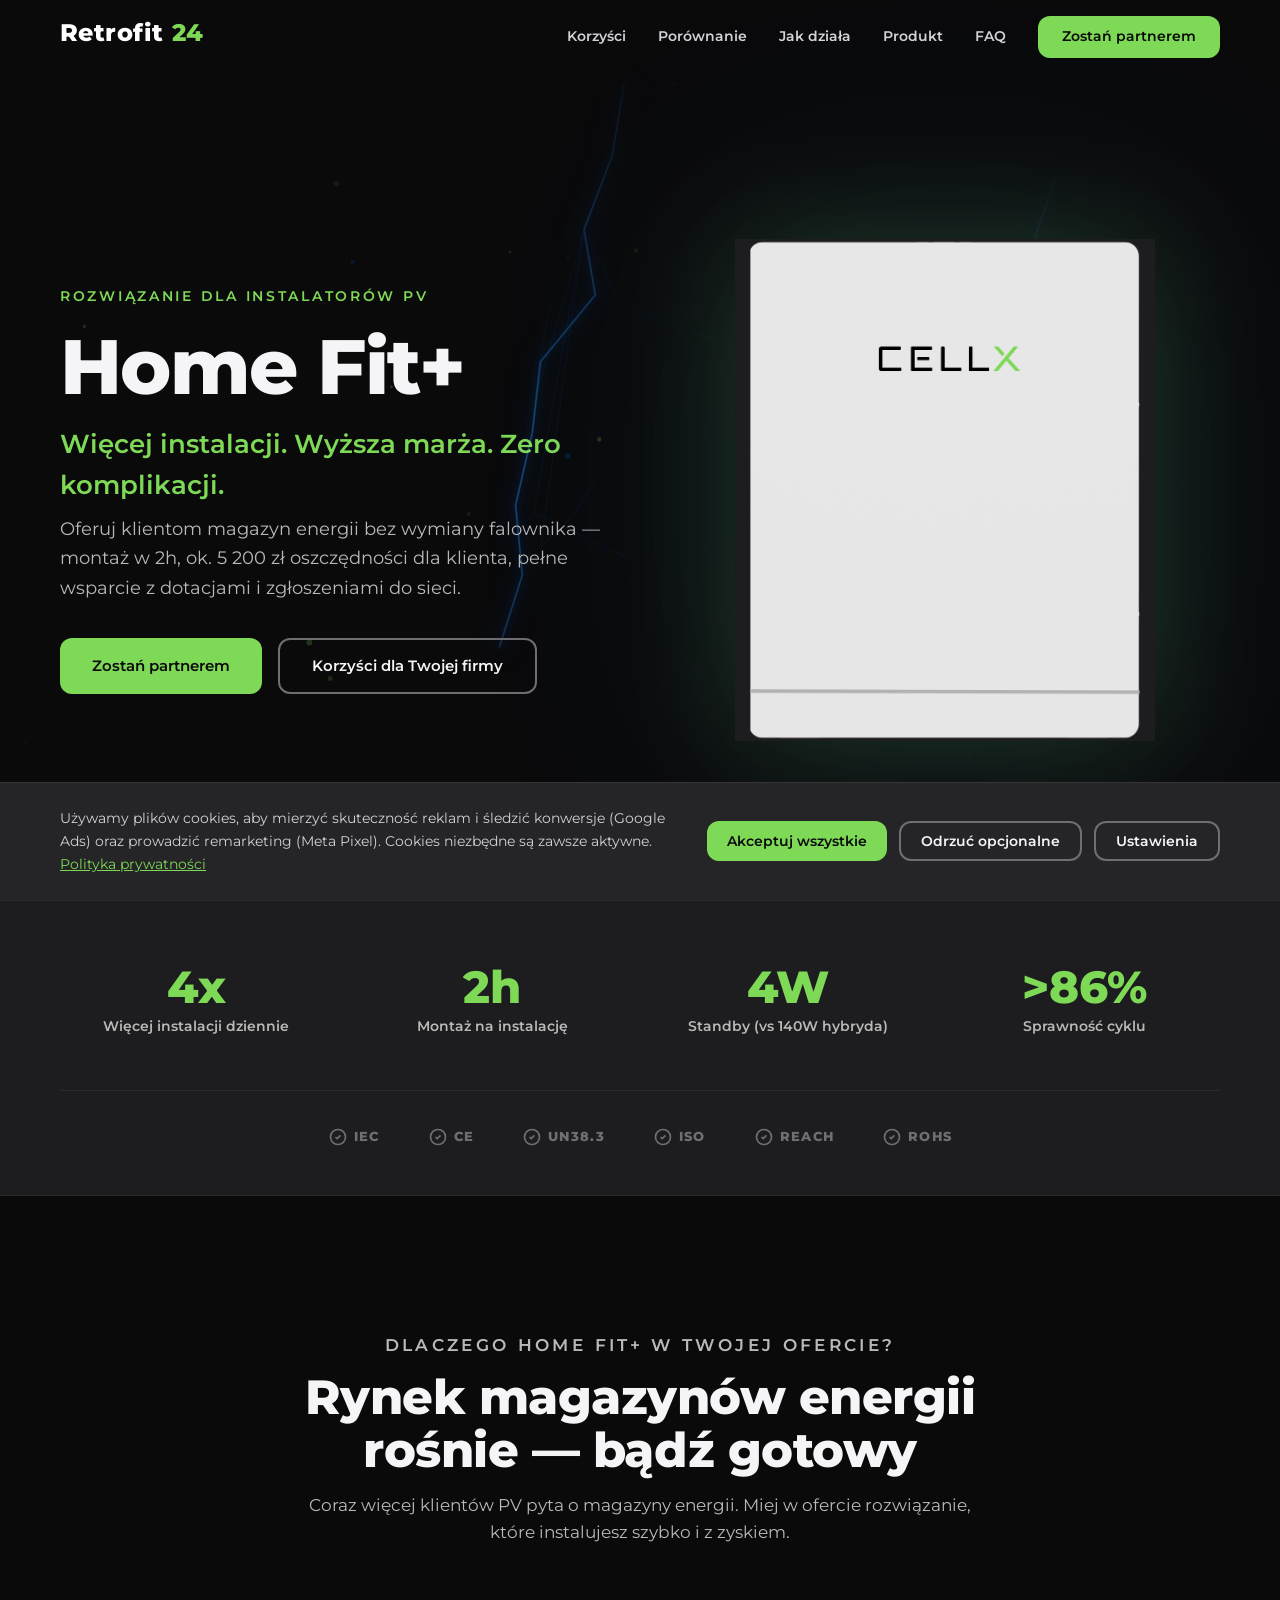
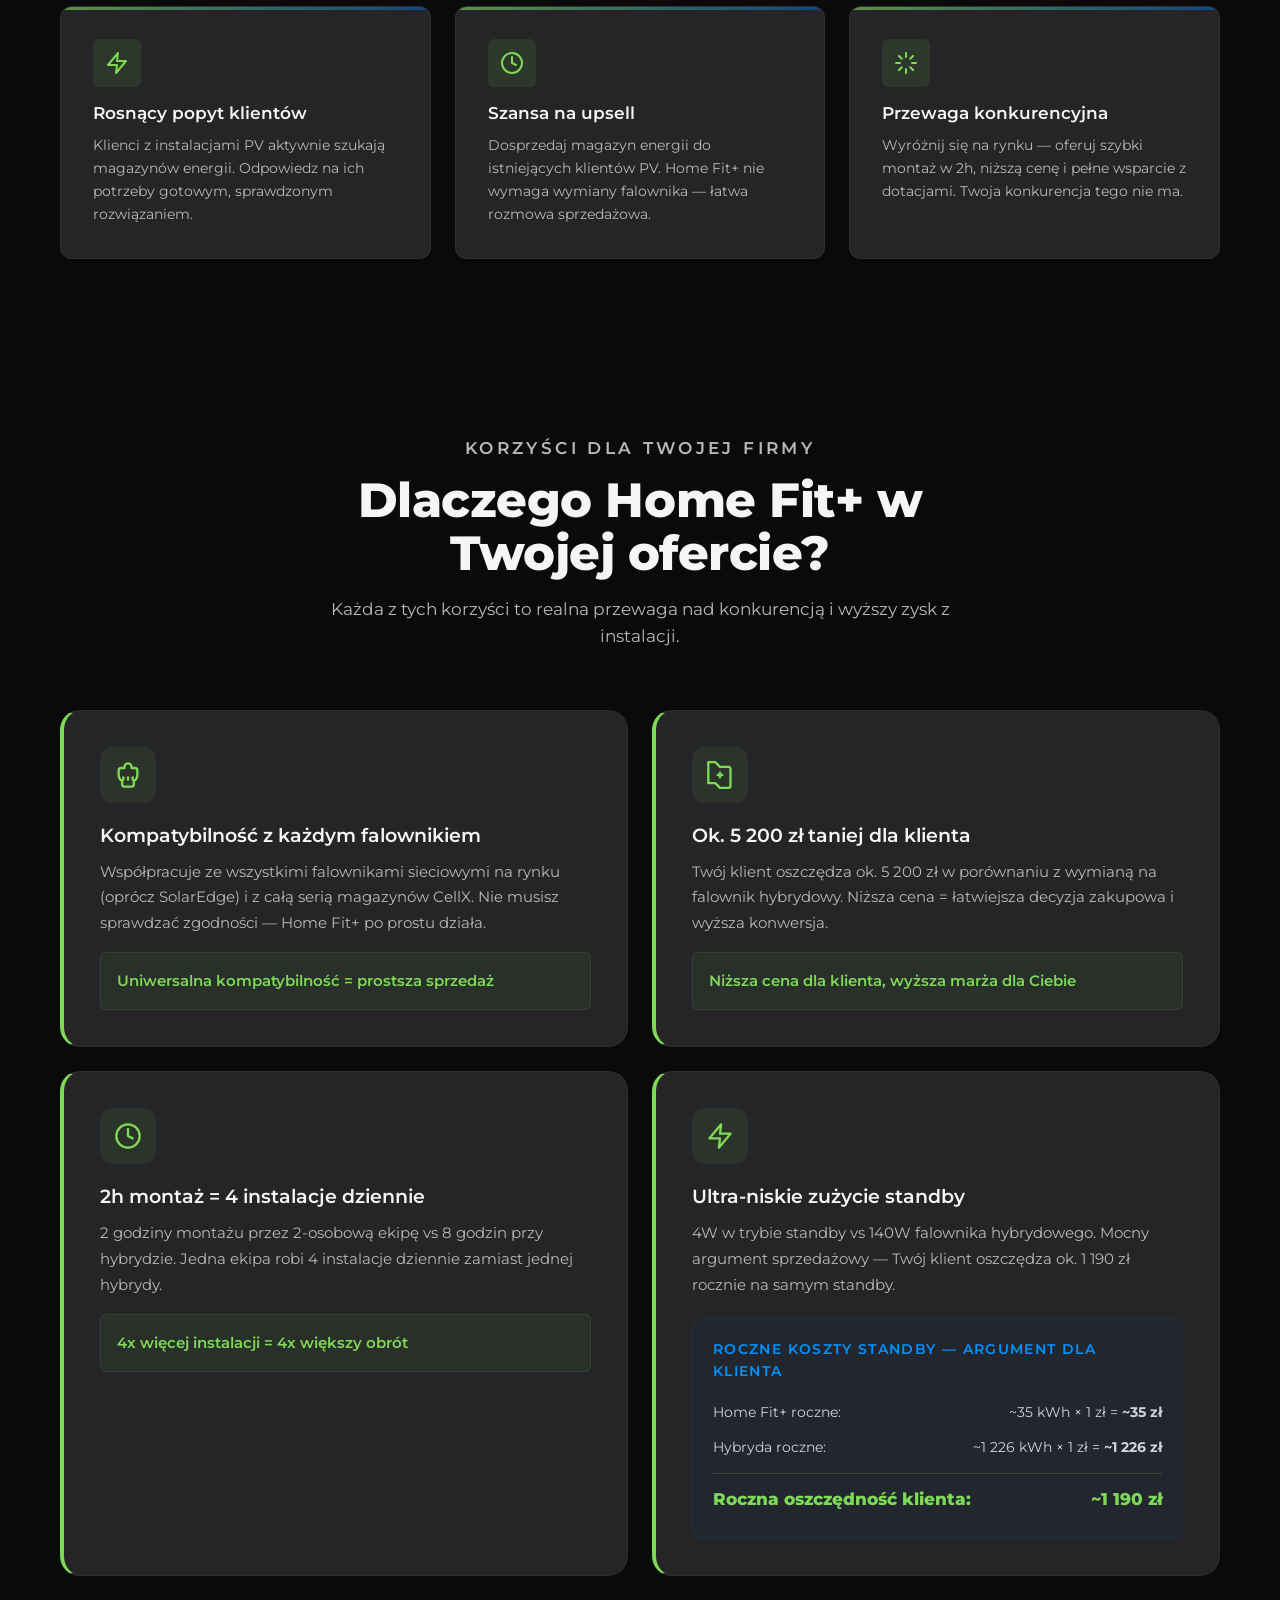
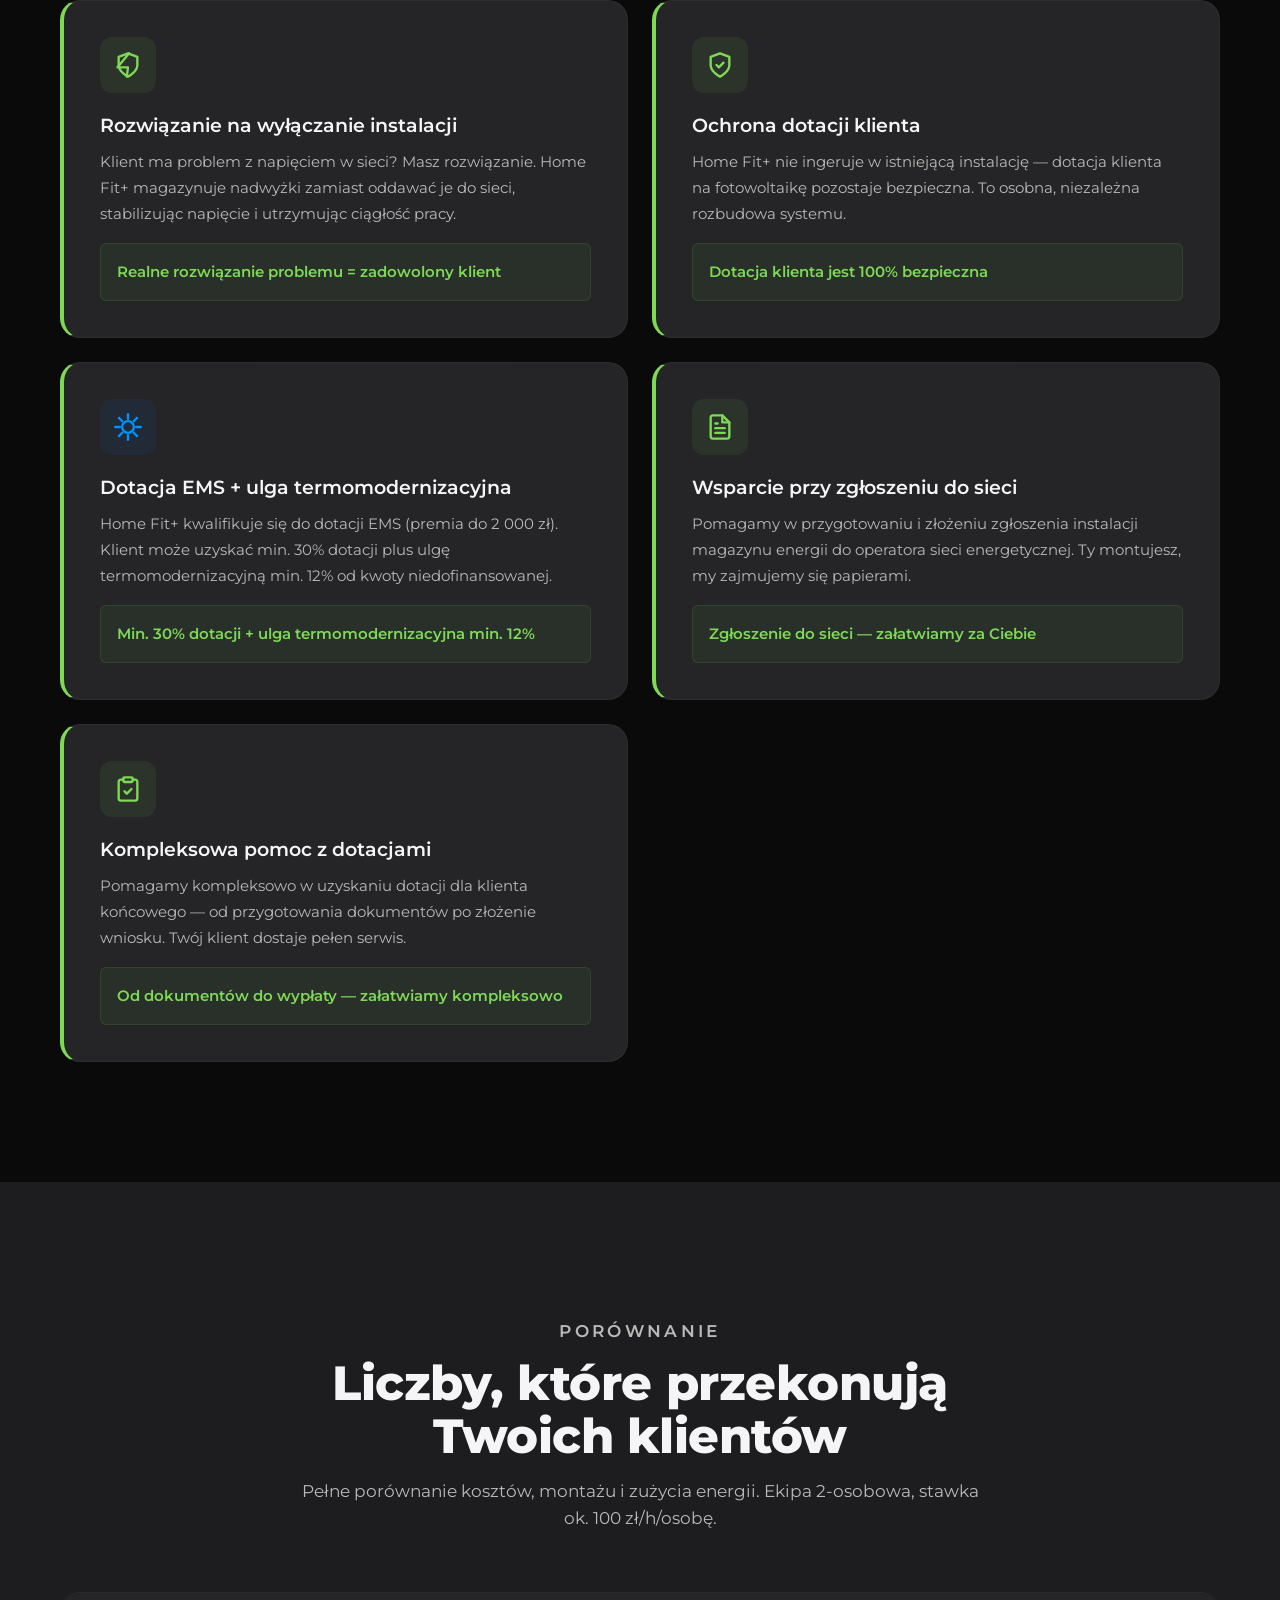
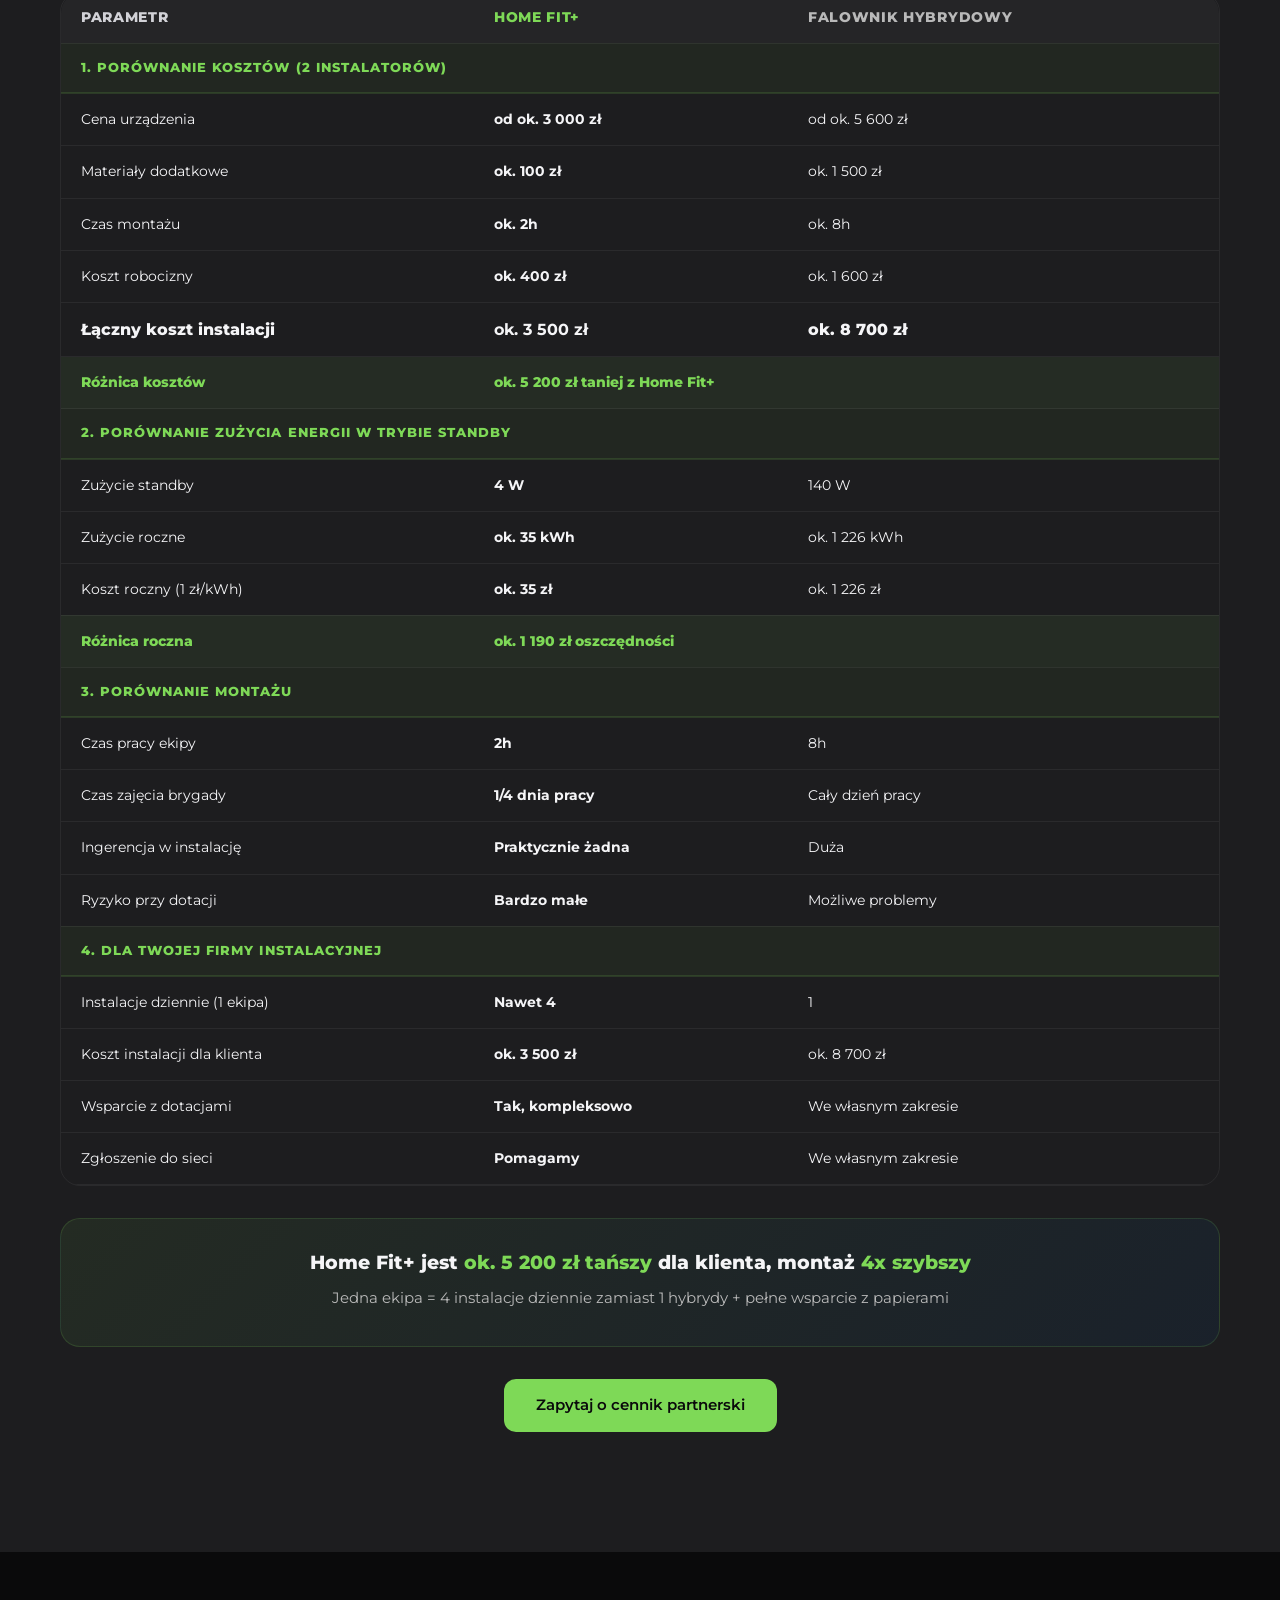
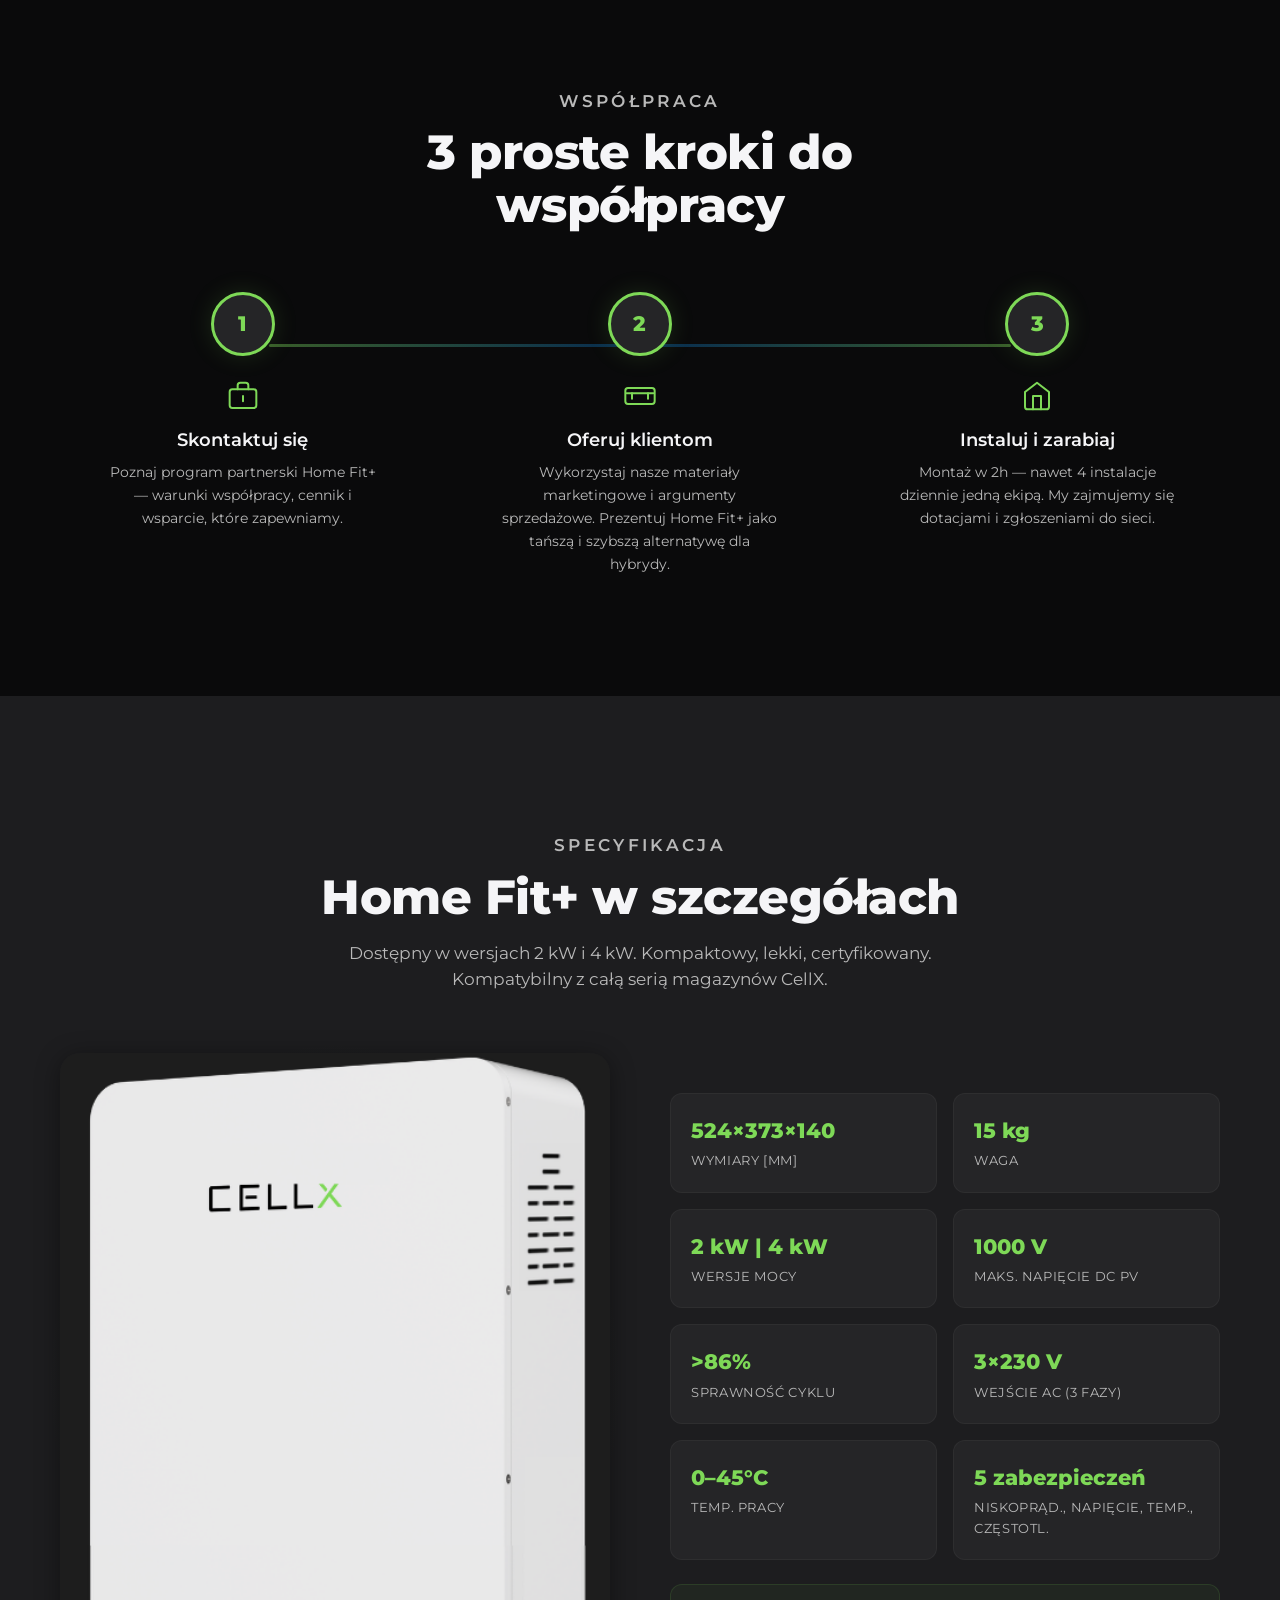
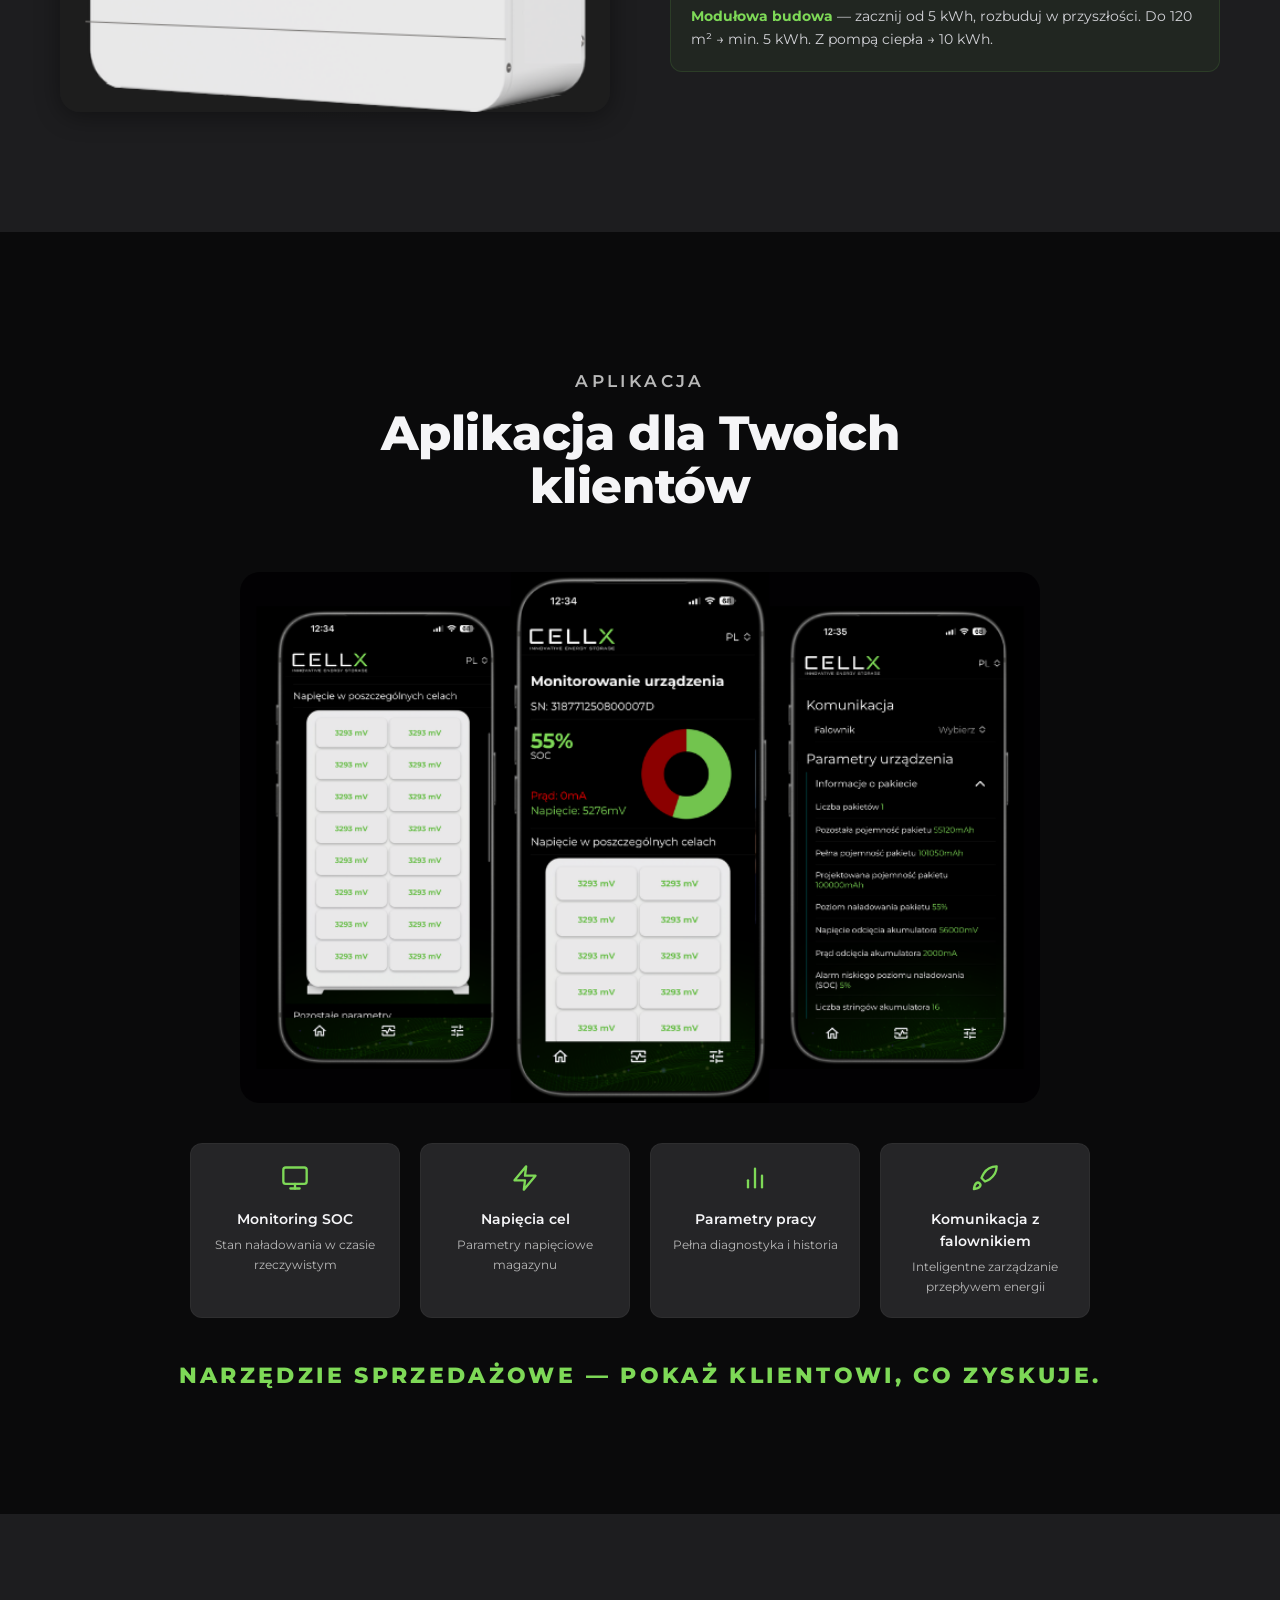
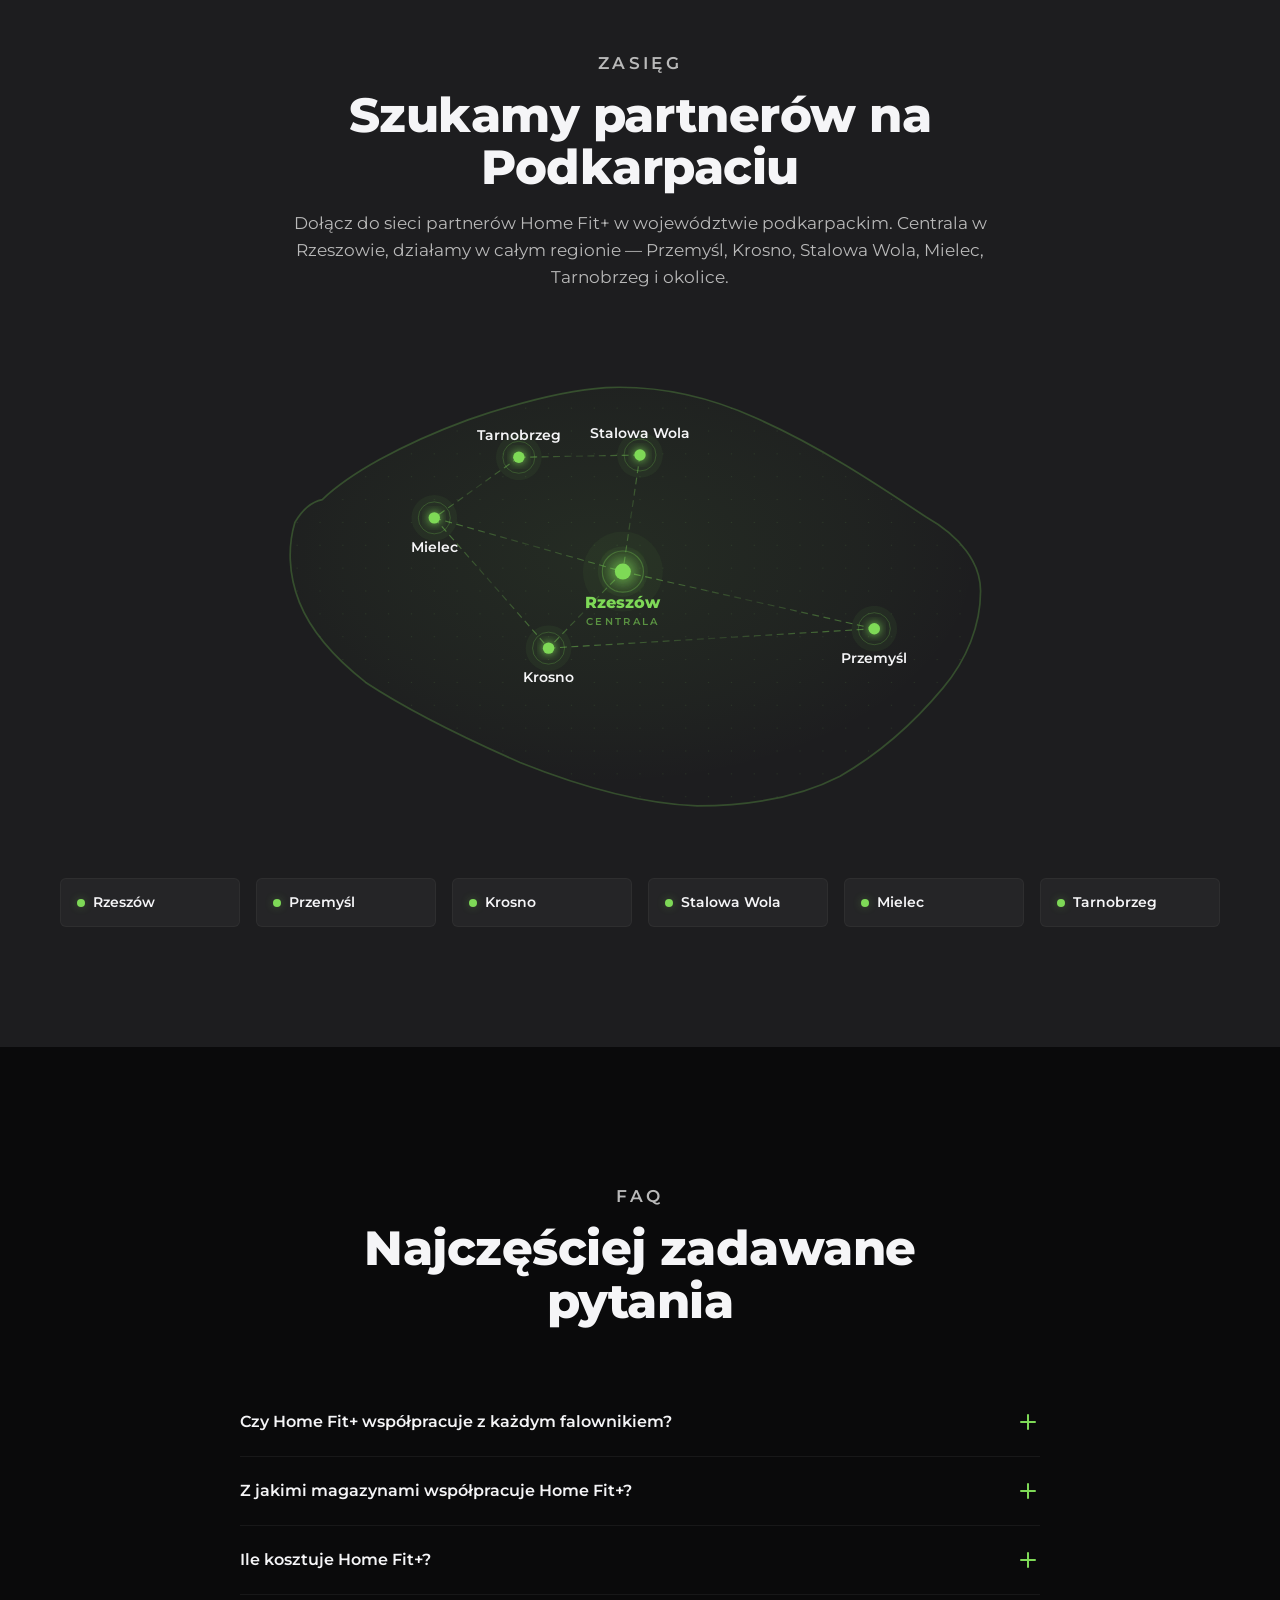
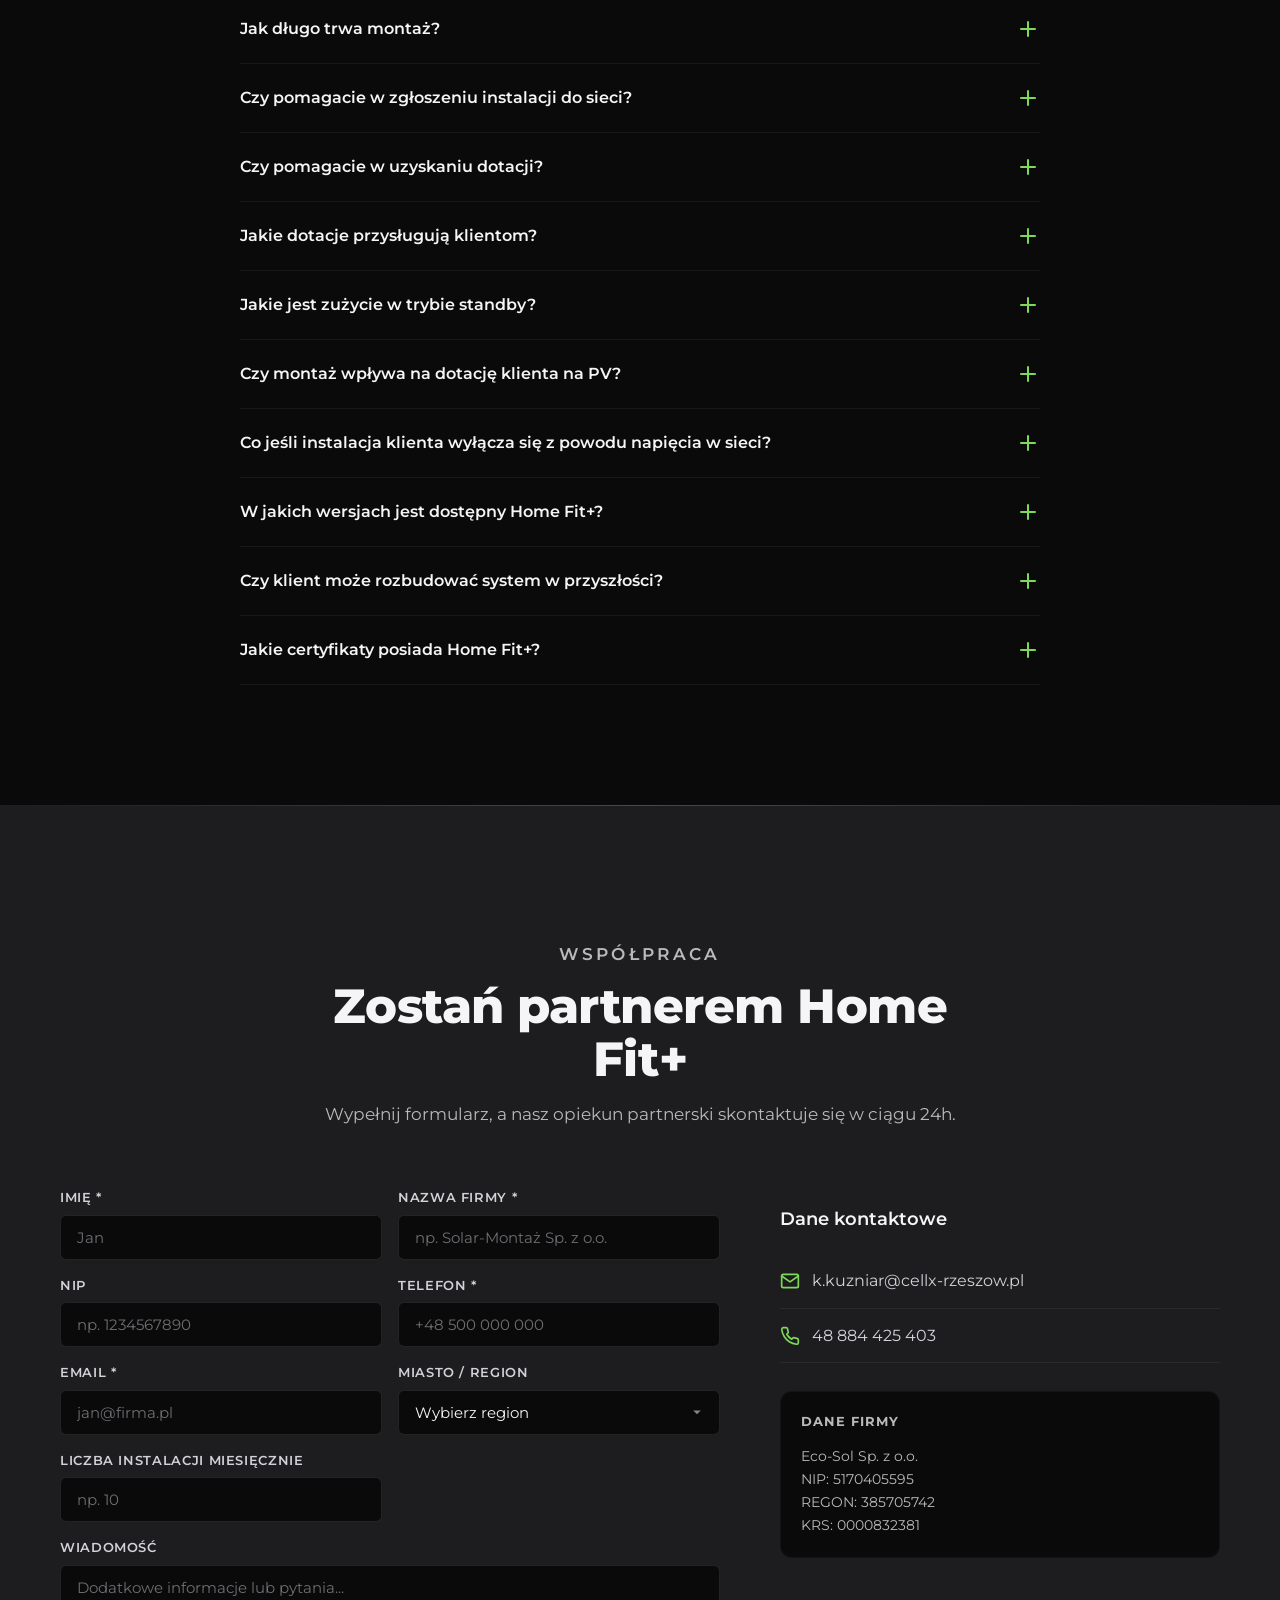
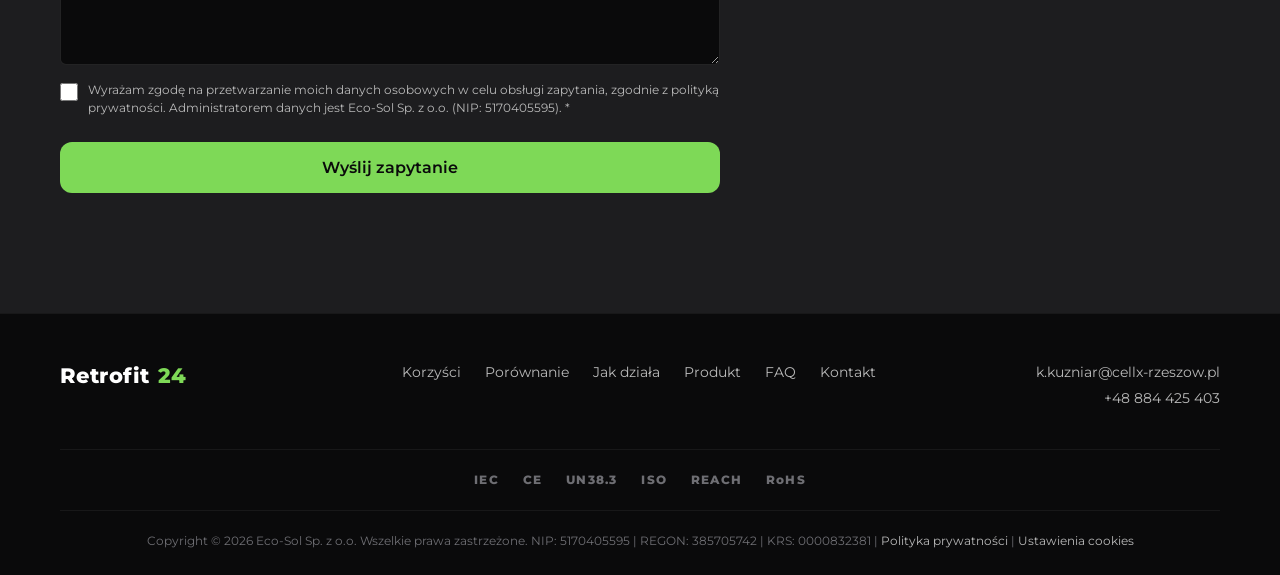
==== index.html @ e9a331c1 "Move cookie settings link to footer-bottom, add hover styles, fix privacy navbar scroll Co-Authored-" ====
<!DOCTYPE html>
<html lang="pl">
<head>
  <meta charset="UTF-8">
  <meta name="viewport" content="width=device-width, initial-scale=1.0">
  <title>Home Fit+ — Magazyn energii dla instalatorów PV | Podkarpacie, Rzeszów | retrofit24.pl</title>
  <meta name="description" content="Home Fit+ — magazyn energii dla firm instalacyjnych PV na Podkarpaciu. Montaż w 2h, ok. 5 200 zł taniej niż hybryda, 4 instalacje dziennie. Szukamy partnerów: Rzeszów, Przemyśl, Krosno, Stalowa Wola, Mielec, Tarnobrzeg.">
  <meta name="robots" content="index, follow">
  <link rel="canonical" href="https://retrofit24.pl/">

  <!-- Open Graph -->
  <meta property="og:title" content="Home Fit+ — Magazyn energii dla instalatorów PV">
  <meta property="og:description" content="Zostań partnerem Home Fit+. Montaż w 2h, 4 instalacje dziennie, wsparcie z dotacjami i zgłoszeniami do sieci.">
  <meta property="og:type" content="website">
  <meta property="og:locale" content="pl_PL">
  <meta property="og:image" content="https://retrofit24.pl/assets/images/CellXHomeFit.png">

  <!-- Fonts -->
  <link rel="preconnect" href="https://fonts.googleapis.com">
  <link rel="preconnect" href="https://fonts.gstatic.com" crossorigin>
  <link href="https://fonts.googleapis.com/css2?family=Montserrat:wght@400;600;800&display=swap" rel="stylesheet">

  <link rel="stylesheet" href="css/styles.css">

  <!-- Structured Data -->
  <script type="application/ld+json">
  {
    "@context": "https://schema.org",
    "@type": "Product",
    "name": "Home Fit+",
    "description": "Magazyn energii dla instalatorów PV — rozbudowa instalacji bez wymiany falownika. Montaż w 2h, kompatybilny z całą serią magazynów CellX.",
    "brand": { "@type": "Brand", "name": "Home Fit+" },
    "manufacturer": {
      "@type": "Organization",
      "name": "Eco-Sol Sp. z o.o.",
      "url": "https://retrofit24.pl",
      "taxID": "5170405595"
    },
    "offers": {
      "@type": "Offer",
      "priceCurrency": "PLN",
      "availability": "https://schema.org/InStock"
    },
    "image": "https://retrofit24.pl/assets/images/CellXHomeFit.png"
  }
  </script>
  <script type="application/ld+json">
  {
    "@context": "https://schema.org",
    "@type": "FAQPage",
    "mainEntity": [
      {
        "@type": "Question",
        "name": "Czy Home Fit+ współpracuje z każdym falownikiem?",
        "acceptedAnswer": {
          "@type": "Answer",
          "text": "Home Fit+ współpracuje ze wszystkimi falownikami sieciowymi dostępnymi na rynku, z wyjątkiem SolarEdge. Nie wymaga wymiany istniejącego falownika klienta."
        }
      },
      {
        "@type": "Question",
        "name": "Z jakimi magazynami współpracuje Home Fit+?",
        "acceptedAnswer": {
          "@type": "Answer",
          "text": "Home Fit+ jest kompatybilny z całą serią magazynów CellX, co daje elastyczność w doborze pojemności dla klienta końcowego."
        }
      },
      {
        "@type": "Question",
        "name": "Ile kosztuje Home Fit+?",
        "acceptedAnswer": {
          "@type": "Answer",
          "text": "Cena zależy od wielkości magazynów. Rozwiązanie z Home Fit+ jest tańsze o ok. 5 200 zł w porównaniu z wymianą na falownik hybrydowy. Skontaktuj się po cennik partnerski."
        }
      },
      {
        "@type": "Question",
        "name": "Jak długo trwa montaż Home Fit+?",
        "acceptedAnswer": {
          "@type": "Answer",
          "text": "Montaż Home Fit+ trwa ok. 2 godzin, co pozwala na wykonanie nawet 4 instalacji dziennie jedną ekipą. Wymiana falownika hybrydowego zajmuje ok. 8 godzin."
        }
      },
      {
        "@type": "Question",
        "name": "Czy pomagacie w zgłoszeniu instalacji do sieci?",
        "acceptedAnswer": {
          "@type": "Answer",
          "text": "Tak. Pomagamy w przygotowaniu i złożeniu zgłoszenia instalacji magazynu energii do operatora sieci energetycznej."
        }
      },
      {
        "@type": "Question",
        "name": "Czy pomagacie w uzyskaniu dotacji?",
        "acceptedAnswer": {
          "@type": "Answer",
          "text": "Tak, kompleksowo. Pomagamy w całym procesie uzyskania dotacji dla klienta końcowego — od przygotowania dokumentów po złożenie wniosku."
        }
      },
      {
        "@type": "Question",
        "name": "Jakie dotacje przysługują klientom?",
        "acceptedAnswer": {
          "@type": "Answer",
          "text": "Minimalna dotacja to 30% kosztów kwalifikowanych, plus możliwość skorzystania z ulgi termomodernizacyjnej — minimum 12% od kwoty niedofinansowanej. Dodatkowo Home Fit+ kwalifikuje się do premii EMS do 2 000 zł."
        }
      },
      {
        "@type": "Question",
        "name": "Jakie jest zużycie energii w trybie standby?",
        "acceptedAnswer": {
          "@type": "Answer",
          "text": "Home Fit+ zużywa zaledwie 4W w trybie standby vs 140W falownika hybrydowego. To mocny argument sprzedażowy — klient oszczędza ok. 1 190 zł rocznie."
        }
      },
      {
        "@type": "Question",
        "name": "Czy montaż wpływa na dotację klienta na PV?",
        "acceptedAnswer": {
          "@type": "Answer",
          "text": "Nie. Home Fit+ nie ingeruje w istniejącą instalację fotowoltaiczną, więc dotacja klienta na instalację PV pozostaje bezpieczna."
        }
      },
      {
        "@type": "Question",
        "name": "W jakich wersjach jest dostępny Home Fit+?",
        "acceptedAnswer": {
          "@type": "Answer",
          "text": "Home Fit+ występuje w wersjach 2 kW i 4 kW. Obie obsługują napięcie DC PV do 1000V i mają sprawność cyklu powyżej 86%."
        }
      },
      {
        "@type": "Question",
        "name": "Czy klient może rozbudować system w przyszłości?",
        "acceptedAnswer": {
          "@type": "Answer",
          "text": "Tak. Magazyny mają modułową budowę — klient może zacząć od 5 kWh i rozbudować system w miarę rosnących potrzeb energetycznych."
        }
      },
      {
        "@type": "Question",
        "name": "Jakie certyfikaty posiada Home Fit+?",
        "acceptedAnswer": {
          "@type": "Answer",
          "text": "Home Fit+ posiada certyfikaty IEC, CE, UN38.3, ISO, REACH i RoHS, potwierdzające pełną zgodność z europejskimi wymogami bezpieczeństwa i ochrony środowiska. Gwarancja producenta — 10 lat."
        }
      }
    ]
  }
  </script>
  <script type="application/ld+json">
  [
    {
      "@context": "https://schema.org",
      "@type": "LocalBusiness",
      "name": "Home Fit+ — magazyny energii Rzeszów",
      "image": "https://retrofit24.pl/assets/images/CellXHomeFit.png",
      "telephone": "+48884425403",
      "email": "k.kuzniar@cellx-rzeszow.pl",
      "address": { "@type": "PostalAddress", "addressLocality": "Rzeszów", "addressRegion": "podkarpackie", "addressCountry": "PL" },
      "areaServed": "Rzeszów"
    },
    {
      "@context": "https://schema.org",
      "@type": "LocalBusiness",
      "name": "Home Fit+ — magazyny energii Przemyśl",
      "telephone": "+48884425403",
      "email": "k.kuzniar@cellx-rzeszow.pl",
      "address": { "@type": "PostalAddress", "addressLocality": "Przemyśl", "addressRegion": "podkarpackie", "addressCountry": "PL" },
      "areaServed": "Przemyśl"
    },
    {
      "@context": "https://schema.org",
      "@type": "LocalBusiness",
      "name": "Home Fit+ — magazyny energii Krosno",
      "telephone": "+48884425403",
      "email": "k.kuzniar@cellx-rzeszow.pl",
      "address": { "@type": "PostalAddress", "addressLocality": "Krosno", "addressRegion": "podkarpackie", "addressCountry": "PL" },
      "areaServed": "Krosno"
    },
    {
      "@context": "https://schema.org",
      "@type": "LocalBusiness",
      "name": "Home Fit+ — magazyny energii Stalowa Wola",
      "telephone": "+48884425403",
      "email": "k.kuzniar@cellx-rzeszow.pl",
      "address": { "@type": "PostalAddress", "addressLocality": "Stalowa Wola", "addressRegion": "podkarpackie", "addressCountry": "PL" },
      "areaServed": "Stalowa Wola"
    },
    {
      "@context": "https://schema.org",
      "@type": "LocalBusiness",
      "name": "Home Fit+ — magazyny energii Mielec",
      "telephone": "+48884425403",
      "email": "k.kuzniar@cellx-rzeszow.pl",
      "address": { "@type": "PostalAddress", "addressLocality": "Mielec", "addressRegion": "podkarpackie", "addressCountry": "PL" },
      "areaServed": "Mielec"
    },
    {
      "@context": "https://schema.org",
      "@type": "LocalBusiness",
      "name": "Home Fit+ — magazyny energii Tarnobrzeg",
      "telephone": "+48884425403",
      "email": "k.kuzniar@cellx-rzeszow.pl",
      "address": { "@type": "PostalAddress", "addressLocality": "Tarnobrzeg", "addressRegion": "podkarpackie", "addressCountry": "PL" },
      "areaServed": "Tarnobrzeg"
    }
  ]
  </script>
  <script type="application/ld+json">
  {
    "@context": "https://schema.org",
    "@type": "BreadcrumbList",
    "itemListElement": [
      { "@type": "ListItem", "position": 1, "name": "Home Fit+", "item": "https://retrofit24.pl" },
      { "@type": "ListItem", "position": 2, "name": "Program partnerski", "item": "https://retrofit24.pl/" }
    ]
  }
  </script>
</head>
<body>

<!-- ========== NAVIGATION ========== -->
<nav class="navbar" role="navigation" aria-label="Nawigacja główna">
  <div class="container">
    <a href="#" class="nav-logo" aria-label="Retrofit 24 — strona główna">
      <svg xmlns="http://www.w3.org/2000/svg" viewBox="0 0 260 40" height="32">
        <text x="0" y="30" font-family="Montserrat, sans-serif" font-weight="800" font-size="30" fill="#ffffff" letter-spacing="0.02em">Retrofit</text>
        <text x="140" y="30" font-family="Montserrat, sans-serif" font-weight="800" font-size="30" fill="#7ed957" letter-spacing="0.02em">24</text>
      </svg>
    </a>

    <div class="nav-links">
      <a href="#korzysci">Korzyści</a>
      <a href="#porownanie">Porównanie</a>
      <a href="#jak-dziala">Jak działa</a>
      <a href="#produkt">Produkt</a>
      <a href="#faq">FAQ</a>
      <a href="#kontakt" class="btn btn-primary btn-small nav-cta">Zostań partnerem</a>
    </div>

    <button class="hamburger" aria-label="Menu" aria-expanded="false">
      <span></span><span></span><span></span>
    </button>
  </div>
</nav>

<!-- Mobile Navigation -->
<div class="mobile-nav" role="navigation" aria-label="Menu mobilne">
  <a href="#korzysci">Korzyści</a>
  <a href="#porownanie">Porównanie</a>
  <a href="#jak-dziala">Jak działa</a>
  <a href="#produkt">Produkt</a>
  <a href="#faq">FAQ</a>
  <a href="#kontakt" class="btn btn-primary">Zostań partnerem</a>
</div>

<!-- ========== HERO ========== -->
<section class="hero" id="hero">
  <div class="hero-canvas" aria-hidden="true">
    <canvas id="heroCanvas"></canvas>
  </div>
  <div class="hero-overlay"></div>

  <div class="container">
    <div class="hero-content">
      <p class="eyebrow hero-eyebrow">Rozwiązanie dla instalatorów PV</p>
      <h1>Home&nbsp;Fit+</h1>
      <p class="hero-tagline">Więcej instalacji. Wyższa marża. Zero komplikacji.</p>
      <p class="hero-sub">Oferuj klientom magazyn energii bez wymiany falownika — montaż w 2h, ok. 5 200 zł oszczędności dla klienta, pełne wsparcie z dotacjami i zgłoszeniami do sieci.</p>
      <div class="hero-ctas">
        <a href="#kontakt" class="btn btn-primary">Zostań partnerem</a>
        <a href="#korzysci" class="btn btn-outline">Korzyści dla Twojej firmy</a>
      </div>
    </div>
    <div class="hero-image">
      <img src="assets/images/CellXHomeFit.png" alt="Home Fit+ — polski magazyn energii w białej, kompaktowej obudowie" width="420" height="500" loading="eager">
    </div>
  </div>
</section>

<!-- ========== TRUST STRIP ========== -->
<section class="trust-strip" aria-label="Kluczowe statystyki">
  <div class="container">
    <div class="stats-grid">
      <div class="stat-item reveal">
        <div class="stat-value" data-count="4" data-suffix="x">0x</div>
        <div class="stat-label">Więcej instalacji dziennie</div>
      </div>
      <div class="stat-item reveal reveal-delay-1">
        <div class="stat-value" data-count="2" data-suffix="h">0h</div>
        <div class="stat-label">Montaż na instalację</div>
      </div>
      <div class="stat-item reveal reveal-delay-2">
        <div class="stat-value" data-count="4" data-suffix="W">0W</div>
        <div class="stat-label">Standby (vs 140W hybryda)</div>
      </div>
      <div class="stat-item reveal reveal-delay-3">
        <div class="stat-value" data-count="86" data-prefix=">" data-suffix="%">0%</div>
        <div class="stat-label">Sprawność cyklu</div>
      </div>
    </div>

    <div class="cert-row reveal">
      <span class="cert-item">
        <svg viewBox="0 0 24 24"><path d="M9 12l2 2 4-4m6 2a9 9 0 11-18 0 9 9 0 0118 0z" stroke="currentColor" fill="none" stroke-width="2"/></svg>
        IEC
      </span>
      <span class="cert-item">
        <svg viewBox="0 0 24 24"><path d="M9 12l2 2 4-4m6 2a9 9 0 11-18 0 9 9 0 0118 0z" stroke="currentColor" fill="none" stroke-width="2"/></svg>
        CE
      </span>
      <span class="cert-item">
        <svg viewBox="0 0 24 24"><path d="M9 12l2 2 4-4m6 2a9 9 0 11-18 0 9 9 0 0118 0z" stroke="currentColor" fill="none" stroke-width="2"/></svg>
        UN38.3
      </span>
      <span class="cert-item">
        <svg viewBox="0 0 24 24"><path d="M9 12l2 2 4-4m6 2a9 9 0 11-18 0 9 9 0 0118 0z" stroke="currentColor" fill="none" stroke-width="2"/></svg>
        ISO
      </span>
      <span class="cert-item">
        <svg viewBox="0 0 24 24"><path d="M9 12l2 2 4-4m6 2a9 9 0 11-18 0 9 9 0 0118 0z" stroke="currentColor" fill="none" stroke-width="2"/></svg>
        REACH
      </span>
      <span class="cert-item">
        <svg viewBox="0 0 24 24"><path d="M9 12l2 2 4-4m6 2a9 9 0 11-18 0 9 9 0 0118 0z" stroke="currentColor" fill="none" stroke-width="2"/></svg>
        RoHS
      </span>
    </div>
  </div>
</section>

<!-- ========== CONTEXT INTRO ========== -->
<section class="context-intro section">
  <div class="container">
    <div class="section-header reveal">
      <p class="eyebrow">Dlaczego Home Fit+ w Twojej ofercie?</p>
      <h2>Rynek magazynów energii rośnie — bądź gotowy</h2>
      <p>Coraz więcej klientów PV pyta o magazyny energii. Miej w ofercie rozwiązanie, które instalujesz szybko i z zyskiem.</p>
    </div>

    <div class="context-cards">
      <div class="context-card reveal">
        <div class="context-card-icon">
          <svg viewBox="0 0 24 24"><path d="M13 2L3 14h9l-1 8 10-12h-9l1-8z"/></svg>
        </div>
        <h3>Rosnący popyt klientów</h3>
        <p>Klienci z instalacjami PV aktywnie szukają magazynów energii. Odpowiedz na ich potrzeby gotowym, sprawdzonym rozwiązaniem.</p>
      </div>
      <div class="context-card reveal reveal-delay-1">
        <div class="context-card-icon">
          <svg viewBox="0 0 24 24"><circle cx="12" cy="12" r="10"/><path d="M12 6v6l4 2"/></svg>
        </div>
        <h3>Szansa na upsell</h3>
        <p>Dosprzedaj magazyn energii do istniejących klientów PV. Home Fit+ nie wymaga wymiany falownika — łatwa rozmowa sprzedażowa.</p>
      </div>
      <div class="context-card reveal reveal-delay-2">
        <div class="context-card-icon">
          <svg viewBox="0 0 24 24"><path d="M12 2v4m0 12v4M4.93 4.93l2.83 2.83m8.48 8.48l2.83 2.83M2 12h4m12 0h4M4.93 19.07l2.83-2.83m8.48-8.48l2.83-2.83"/></svg>
        </div>
        <h3>Przewaga konkurencyjna</h3>
        <p>Wyróżnij się na rynku — oferuj szybki montaż w 2h, niższą cenę i pełne wsparcie z dotacjami. Twoja konkurencja tego nie ma.</p>
      </div>
    </div>
  </div>
</section>

<!-- ========== CORE BENEFITS ========== -->
<section class="benefits section" id="korzysci">
  <div class="container">
    <div class="section-header reveal">
      <p class="eyebrow">Korzyści dla Twojej firmy</p>
      <h2>Dlaczego Home Fit+ w Twojej ofercie?</h2>
      <p>Każda z tych korzyści to realna przewaga nad konkurencją i wyższy zysk z instalacji.</p>
    </div>

    <div class="benefits-grid">

      <!-- Benefit 1: Compatibility -->
      <div class="benefit-card">
        <div class="benefit-icon">
          <svg viewBox="0 0 24 24"><path d="M12 2a3 3 0 00-3 3v1H6a2 2 0 00-2 2v4a6 6 0 003 5.2V20a2 2 0 002 2h6a2 2 0 002-2v-2.8A6 6 0 0020 12V8a2 2 0 00-2-2h-3V5a3 3 0 00-3-3z"/><path d="M8 14v2m4-2v2m4-2v2"/></svg>
        </div>
        <h3>Kompatybilność z każdym falownikiem</h3>
        <p>Współpracuje ze wszystkimi falownikami sieciowymi na rynku (oprócz SolarEdge) i z całą serią magazynów CellX. Nie musisz sprawdzać zgodności — Home Fit+ po prostu działa.</p>
        <div class="benefit-highlight">Uniwersalna kompatybilność = prostsza sprzedaż</div>
      </div>

      <!-- Benefit 2: Savings for client -->
      <div class="benefit-card">
        <div class="benefit-icon">
          <svg viewBox="0 0 24 24"><path d="M19 5h-7L8 1H2v18h6l4 4h7a2 2 0 002-2V7a2 2 0 00-2-2z"/><path d="M12 10v4m-2-2h4"/></svg>
        </div>
        <h3>Ok. 5 200 zł taniej dla klienta</h3>
        <p>Twój klient oszczędza ok. 5 200 zł w porównaniu z wymianą na falownik hybrydowy. Niższa cena = łatwiejsza decyzja zakupowa i wyższa konwersja.</p>
        <div class="benefit-highlight">Niższa cena dla klienta, wyższa marża dla Ciebie</div>
      </div>

      <!-- Benefit 3: Faster install -->
      <div class="benefit-card">
        <div class="benefit-icon">
          <svg viewBox="0 0 24 24"><circle cx="12" cy="12" r="10"/><polyline points="12 6 12 12 16 14"/></svg>
        </div>
        <h3>2h montaż = 4 instalacje dziennie</h3>
        <p>2 godziny montażu przez 2-osobową ekipę vs 8 godzin przy hybrydzie. Jedna ekipa robi 4 instalacje dziennie zamiast jednej hybrydy.</p>
        <div class="benefit-highlight">4x więcej instalacji = 4x większy obrót</div>
      </div>

      <!-- Benefit 4: Ultra-low standby -->
      <div class="benefit-card">
        <div class="benefit-icon">
          <svg viewBox="0 0 24 24"><path d="M13 2L3 14h9l-1 8 10-12h-9l1-8z"/></svg>
        </div>
        <h3>Ultra-niskie zużycie standby</h3>
        <p>4W w trybie standby vs 140W falownika hybrydowego. Mocny argument sprzedażowy — Twój klient oszczędza ok. 1 190 zł rocznie na samym standby.</p>
        <div class="calc-card">
          <h4>Roczne koszty standby — argument dla klienta</h4>
          <div class="calc-row">
            <span>Home Fit+ roczne:</span>
            <span>~35 kWh × 1 zł = <strong>~35 zł</strong></span>
          </div>
          <div class="calc-row">
            <span>Hybryda roczne:</span>
            <span>~1 226 kWh × 1 zł = <strong>~1 226 zł</strong></span>
          </div>
          <div class="calc-row total">
            <span>Roczna oszczędność klienta:</span>
            <span>~1 190 zł</span>
          </div>
        </div>
      </div>

      <!-- Benefit 5: Voltage fix -->
      <div class="benefit-card">
        <div class="benefit-icon">
          <svg viewBox="0 0 24 24"><path d="M12 22s8-4 8-10V5l-8-3-8 3v7c0 6 8 10 8 10z"/><path d="M13 2L3 14h9l-1 8"/></svg>
        </div>
        <h3>Rozwiązanie na wyłączanie instalacji</h3>
        <p>Klient ma problem z napięciem w sieci? Masz rozwiązanie. Home Fit+ magazynuje nadwyżki zamiast oddawać je do sieci, stabilizując napięcie i utrzymując ciągłość pracy.</p>
        <div class="benefit-highlight">Realne rozwiązanie problemu = zadowolony klient</div>
      </div>

      <!-- Benefit 6: Subsidy protection -->
      <div class="benefit-card">
        <div class="benefit-icon">
          <svg viewBox="0 0 24 24"><path d="M12 22s8-4 8-10V5l-8-3-8 3v7c0 6 8 10 8 10z"/><path d="M9 12l2 2 4-4"/></svg>
        </div>
        <h3>Ochrona dotacji klienta</h3>
        <p>Home Fit+ nie ingeruje w istniejącą instalację — dotacja klienta na fotowoltaikę pozostaje bezpieczna. To osobna, niezależna rozbudowa systemu.</p>
        <div class="benefit-highlight">Dotacja klienta jest 100% bezpieczna</div>
      </div>

      <!-- Benefit 7: EMS grant + subsidies -->
      <div class="benefit-card">
        <div class="benefit-icon" style="background: rgba(0,92,187,0.1);">
          <svg viewBox="0 0 24 24" style="stroke: var(--blue); filter: brightness(1.6);"><path d="M12 1v4M12 19v4M4.22 4.22l2.83 2.83M16.95 16.95l2.83 2.83M1 12h4M19 12h4M4.22 19.78l2.83-2.83M16.95 7.05l2.83-2.83"/><circle cx="12" cy="12" r="5"/></svg>
        </div>
        <h3>Dotacja EMS + ulga termomodernizacyjna</h3>
        <p>Home Fit+ kwalifikuje się do dotacji EMS (premia do 2 000 zł). Klient może uzyskać min. 30% dotacji plus ulgę termomodernizacyjną min. 12% od kwoty niedofinansowanej.</p>
        <div class="benefit-highlight">Min. 30% dotacji + ulga termomodernizacyjna min. 12%</div>
      </div>

      <!-- Benefit 8: Network registration support -->
      <div class="benefit-card">
        <div class="benefit-icon">
          <svg viewBox="0 0 24 24"><path d="M14 2H6a2 2 0 00-2 2v16a2 2 0 002 2h12a2 2 0 002-2V8z"/><polyline points="14 2 14 8 20 8"/><line x1="16" y1="13" x2="8" y2="13"/><line x1="16" y1="17" x2="8" y2="17"/><polyline points="10 9 9 9 8 9"/></svg>
        </div>
        <h3>Wsparcie przy zgłoszeniu do sieci</h3>
        <p>Pomagamy w przygotowaniu i złożeniu zgłoszenia instalacji magazynu energii do operatora sieci energetycznej. Ty montujesz, my zajmujemy się papierami.</p>
        <div class="benefit-highlight">Zgłoszenie do sieci — załatwiamy za Ciebie</div>
      </div>

      <!-- Benefit 9: Comprehensive subsidy help -->
      <div class="benefit-card">
        <div class="benefit-icon">
          <svg viewBox="0 0 24 24"><path d="M16 4h2a2 2 0 012 2v14a2 2 0 01-2 2H6a2 2 0 01-2-2V6a2 2 0 012-2h2"/><rect x="8" y="2" width="8" height="4" rx="1" ry="1"/><path d="M9 14l2 2 4-4"/></svg>
        </div>
        <h3>Kompleksowa pomoc z dotacjami</h3>
        <p>Pomagamy kompleksowo w uzyskaniu dotacji dla klienta końcowego — od przygotowania dokumentów po złożenie wniosku. Twój klient dostaje pełen serwis.</p>
        <div class="benefit-highlight">Od dokumentów do wypłaty — załatwiamy kompleksowo</div>
      </div>

    </div>
  </div>
</section>

<!-- ========== COMPARISON TABLE ========== -->
<section class="comparison section" id="porownanie">
  <div class="container">
    <div class="section-header reveal">
      <p class="eyebrow">Porównanie</p>
      <h2>Liczby, które przekonują Twoich klientów</h2>
      <p>Pełne porównanie kosztów, montażu i zużycia energii. Ekipa 2-osobowa, stawka ok. 100 zł/h/osobę.</p>
    </div>

    <div class="comparison-table-wrapper reveal">
      <table>
        <thead>
          <tr>
            <th>Parametr</th>
            <th class="col-retrofit">Home Fit+</th>
            <th class="col-hybrid">Falownik hybrydowy</th>
          </tr>
        </thead>
        <tbody>
          <!-- Cost comparison -->
          <tr class="row-category"><td colspan="3">1. Porównanie kosztów (2 instalatorów)</td></tr>
          <tr><td>Cena urządzenia</td><td><strong>od ok. 3 000 zł</strong></td><td>od ok. 5 600 zł</td></tr>
          <tr><td>Materiały dodatkowe</td><td><strong>ok. 100 zł</strong></td><td>ok. 1 500 zł</td></tr>
          <tr><td>Czas montażu</td><td><strong>ok. 2h</strong></td><td>ok. 8h</td></tr>
          <tr><td>Koszt robocizny</td><td><strong>ok. 400 zł</strong></td><td>ok. 1 600 zł</td></tr>
          <tr class="row-total"><td>Łączny koszt instalacji</td><td><strong>ok. 3 500 zł</strong></td><td>ok. 8 700 zł</td></tr>
          <tr class="row-highlight"><td>Różnica kosztów</td><td colspan="2">ok. 5 200 zł taniej z Home Fit+</td></tr>

          <!-- Standby comparison -->
          <tr class="row-category"><td colspan="3">2. Porównanie zużycia energii w trybie standby</td></tr>
          <tr><td>Zużycie standby</td><td><strong>4 W</strong></td><td>140 W</td></tr>
          <tr><td>Zużycie roczne</td><td><strong>ok. 35 kWh</strong></td><td>ok. 1 226 kWh</td></tr>
          <tr><td>Koszt roczny (1 zł/kWh)</td><td><strong>ok. 35 zł</strong></td><td>ok. 1 226 zł</td></tr>
          <tr class="row-highlight"><td>Różnica roczna</td><td colspan="2">ok. 1 190 zł oszczędności</td></tr>

          <!-- Installation comparison -->
          <tr class="row-category"><td colspan="3">3. Porównanie montażu</td></tr>
          <tr><td>Czas pracy ekipy</td><td><strong>2h</strong></td><td>8h</td></tr>
          <tr><td>Czas zajęcia brygady</td><td><strong>1/4 dnia pracy</strong></td><td>Cały dzień pracy</td></tr>
          <tr><td>Ingerencja w instalację</td><td><strong>Praktycznie żadna</strong></td><td>Duża</td></tr>
          <tr><td>Ryzyko przy dotacji</td><td><strong>Bardzo małe</strong></td><td>Możliwe problemy</td></tr>

          <!-- Business angle -->
          <tr class="row-category"><td colspan="3">4. Dla Twojej firmy instalacyjnej</td></tr>
          <tr><td>Instalacje dziennie (1 ekipa)</td><td><strong>Nawet 4</strong></td><td>1</td></tr>
          <tr><td>Koszt instalacji dla klienta</td><td><strong>ok. 3 500 zł</strong></td><td>ok. 8 700 zł</td></tr>
          <tr><td>Wsparcie z dotacjami</td><td><strong>Tak, kompleksowo</strong></td><td>We własnym zakresie</td></tr>
          <tr><td>Zgłoszenie do sieci</td><td><strong>Pomagamy</strong></td><td>We własnym zakresie</td></tr>
        </tbody>
      </table>
    </div>

    <div class="comparison-callout reveal">
      <p>Home Fit+ jest <span class="text-green">ok. 5 200 zł tańszy</span> dla klienta, montaż <span class="text-green">4x szybszy</span></p>
      <p class="sub">Jedna ekipa = 4 instalacje dziennie zamiast 1 hybrydy + pełne wsparcie z papierami</p>
    </div>

    <div class="comparison-cta reveal">
      <a href="#kontakt" class="btn btn-primary">Zapytaj o cennik partnerski</a>
    </div>
  </div>
</section>

<!-- ========== HOW IT WORKS ========== -->
<section class="how-it-works section" id="jak-dziala">
  <div class="container">
    <div class="section-header reveal">
      <p class="eyebrow">Współpraca</p>
      <h2>3 proste kroki do współpracy</h2>
    </div>

    <div class="steps-grid">
      <div class="step-card reveal">
        <div class="step-number">1</div>
        <div class="step-icon">
          <svg viewBox="0 0 24 24"><rect x="2" y="7" width="20" height="14" rx="2"/><path d="M16 7V4a2 2 0 00-2-2h-4a2 2 0 00-2 2v3"/><line x1="12" y1="12" x2="12" y2="16"/></svg>
        </div>
        <h3>Skontaktuj się</h3>
        <p>Poznaj program partnerski Home Fit+ — warunki współpracy, cennik i wsparcie, które zapewniamy.</p>
      </div>
      <div class="step-card reveal reveal-delay-1">
        <div class="step-number">2</div>
        <div class="step-icon">
          <svg viewBox="0 0 24 24"><rect x="1" y="6" width="22" height="12" rx="2"/><line x1="6" y1="10" x2="6" y2="14"/><line x1="18" y1="10" x2="18" y2="14"/><path d="M2 10h20"/></svg>
        </div>
        <h3>Oferuj klientom</h3>
        <p>Wykorzystaj nasze materiały marketingowe i argumenty sprzedażowe. Prezentuj Home Fit+ jako tańszą i szybszą alternatywę dla hybrydy.</p>
      </div>
      <div class="step-card reveal reveal-delay-2">
        <div class="step-number">3</div>
        <div class="step-icon">
          <svg viewBox="0 0 24 24"><path d="M3 9l9-7 9 7v11a2 2 0 01-2 2H5a2 2 0 01-2-2z"/><polyline points="9 22 9 12 15 12 15 22"/></svg>
        </div>
        <h3>Instaluj i zarabiaj</h3>
        <p>Montaż w 2h — nawet 4 instalacje dziennie jedną ekipą. My zajmujemy się dotacjami i zgłoszeniami do sieci.</p>
      </div>
    </div>
  </div>
</section>

<!-- ========== PRODUCT SHOWCASE ========== -->
<section class="product-showcase section" id="produkt">
  <div class="container">
    <div class="section-header reveal">
      <p class="eyebrow">Specyfikacja</p>
      <h2>Home Fit+ w szczegółach</h2>
      <p>Dostępny w wersjach 2 kW i 4 kW. Kompaktowy, lekki, certyfikowany. Kompatybilny z całą serią magazynów CellX.</p>
    </div>

    <div class="product-grid">
      <div class="product-image reveal">
        <img src="assets/images/homefit2.png" alt="Home Fit+ — widok 3/4, kompaktowa biała obudowa, wymiary 524x373x140 mm" width="600" height="500" loading="lazy">
      </div>

      <div class="reveal">
        <div class="specs-grid">
          <div class="spec-item">
            <div class="spec-value">524×373×140</div>
            <div class="spec-label">Wymiary [mm]</div>
          </div>
          <div class="spec-item">
            <div class="spec-value">15 kg</div>
            <div class="spec-label">Waga</div>
          </div>
          <div class="spec-item">
            <div class="spec-value">2 kW | 4 kW</div>
            <div class="spec-label">Wersje mocy</div>
          </div>
          <div class="spec-item">
            <div class="spec-value">1000 V</div>
            <div class="spec-label">Maks. napięcie DC PV</div>
          </div>
          <div class="spec-item">
            <div class="spec-value">>86%</div>
            <div class="spec-label">Sprawność cyklu</div>
          </div>
          <div class="spec-item">
            <div class="spec-value">3×230 V</div>
            <div class="spec-label">Wejście AC (3 fazy)</div>
          </div>
          <div class="spec-item">
            <div class="spec-value">0–45°C</div>
            <div class="spec-label">Temp. pracy</div>
          </div>
          <div class="spec-item">
            <div class="spec-value">5 zabezpieczeń</div>
            <div class="spec-label">Niskoprąd., napięcie, temp., częstotl.</div>
          </div>
        </div>

        <div class="modularity-note">
          <p><strong>Modułowa budowa</strong> — zacznij od 5 kWh, rozbuduj w przyszłości. Do 120 m² → min. 5 kWh. Z pompą ciepła → 10 kWh.</p>
        </div>
      </div>
    </div>
  </div>
</section>

<!-- ========== MOBILE APP ========== -->
<section class="mobile-app section">
  <div class="container">
    <div class="section-header reveal">
      <p class="eyebrow">Aplikacja</p>
      <h2>Aplikacja dla Twoich klientów</h2>
    </div>

    <div class="app-visual reveal">
      <img src="assets/images/mobile_app.png" alt="Aplikacja mobilna Home Fit+ — trzy ekrany smartfona pokazujące monitoring magazynu energii: stan naładowania, napięcia cel, parametry pracy" width="800" height="450" loading="lazy">
    </div>

    <div class="app-features reveal">
      <div class="app-feature">
        <svg viewBox="0 0 24 24"><rect x="2" y="3" width="20" height="14" rx="2"/><line x1="8" y1="21" x2="16" y2="21"/><line x1="12" y1="17" x2="12" y2="21"/></svg>
        <h4>Monitoring SOC</h4>
        <p>Stan naładowania w czasie rzeczywistym</p>
      </div>
      <div class="app-feature">
        <svg viewBox="0 0 24 24"><path d="M13 2L3 14h9l-1 8 10-12h-9l1-8z"/></svg>
        <h4>Napięcia cel</h4>
        <p>Parametry napięciowe magazynu</p>
      </div>
      <div class="app-feature">
        <svg viewBox="0 0 24 24"><line x1="18" y1="20" x2="18" y2="10"/><line x1="12" y1="20" x2="12" y2="4"/><line x1="6" y1="20" x2="6" y2="14"/></svg>
        <h4>Parametry pracy</h4>
        <p>Pełna diagnostyka i historia</p>
      </div>
      <div class="app-feature">
        <svg viewBox="0 0 24 24"><path d="M4.5 16.5c-1.5 1.26-2 5-2 5s3.74-.5 5-2c.71-.84.7-2.13-.09-2.91a2.18 2.18 0 00-2.91-.09z"/><path d="M12 15l-3-3a22 22 0 012-3.95A12.88 12.88 0 0122 2c0 2.72-.78 7.5-6 11a22.35 22.35 0 01-4 2z"/></svg>
        <h4>Komunikacja z falownikiem</h4>
        <p>Inteligentne zarządzanie przepływem energii</p>
      </div>
    </div>

    <p class="app-tagline reveal">NARZĘDZIE SPRZEDAŻOWE — POKAŻ KLIENTOWI, CO ZYSKUJE.</p>
  </div>
</section>

<!-- ========== SERVICE AREA ========== -->
<section class="service-area section" id="obszar">
  <div class="container">
    <div class="section-header reveal">
      <p class="eyebrow">Zasięg</p>
      <h2>Szukamy partnerów na Podkarpaciu</h2>
      <p>Dołącz do sieci partnerów Home Fit+ w województwie podkarpackim. Centrala w Rzeszowie, działamy w całym regionie — Przemyśl, Krosno, Stalowa Wola, Mielec, Tarnobrzeg i okolice.</p>
    </div>

    <!-- SVG Map of Podkarpacie — real voivodeship outline & geo-accurate city positions -->
    <div class="map-container reveal">
      <svg class="map-svg" viewBox="0 0 700 420" xmlns="http://www.w3.org/2000/svg" role="img" aria-label="Mapa województwa podkarpackiego z zaznaczonymi miastami partnerskimi Home Fit+">
        <defs>
          <filter id="cityGlow" x="-50%" y="-50%" width="200%" height="200%">
            <feGaussianBlur in="SourceGraphic" stdDeviation="4" result="blur"/>
            <feMerge><feMergeNode in="blur"/><feMergeNode in="SourceGraphic"/></feMerge>
          </filter>
          <filter id="hqGlow" x="-80%" y="-80%" width="260%" height="260%">
            <feGaussianBlur in="SourceGraphic" stdDeviation="8" result="blur"/>
            <feMerge><feMergeNode in="blur"/><feMergeNode in="blur"/><feMergeNode in="SourceGraphic"/></feMerge>
          </filter>
          <linearGradient id="lineGrad" x1="0%" y1="0%" x2="100%" y2="0%">
            <stop offset="0%" stop-color="#7ed957" stop-opacity="0.5"/>
            <stop offset="50%" stop-color="#7ed957" stop-opacity="0.15"/>
            <stop offset="100%" stop-color="#7ed957" stop-opacity="0.5"/>
          </linearGradient>
          <radialGradient id="territoryGrad" cx="45%" cy="40%" r="55%">
            <stop offset="0%" stop-color="#7ed957" stop-opacity="0.08"/>
            <stop offset="70%" stop-color="#7ed957" stop-opacity="0.03"/>
            <stop offset="100%" stop-color="#7ed957" stop-opacity="0"/>
          </radialGradient>
          <pattern id="dotGrid" x="0" y="0" width="20" height="20" patternUnits="userSpaceOnUse">
            <circle cx="10" cy="10" r="0.5" fill="rgba(126,217,87,0.15)"/>
          </pattern>
        </defs>

        <!--
          Coordinate mapping (real geo → SVG):
          Lon 21.0°E → x=50,  Lon 23.1°E → x=650  (scale ≈ 285.7 px/°)
          Lat 50.9°N → y=30,  Lat 49.0°N → y=390  (scale ≈ 189.5 px/°, inverted)

          Podkarpackie outline traced from actual voivodeship borders:
          - NW: characteristic northward protrusion (Stalowa Wola/Tarnobrzeg/Nisko area)
          - N border: runs east along the Lubelskie/Świętokrzyskie boundary
          - NE: curves south towards Jarosław
          - E: follows Ukraine border south
          - SE: Bieszczady mountains (Slovakia+Ukraine triple point)
          - S: Carpathian mountain border with Slovakia (jagged)
          - SW/W: border with Małopolskie, runs north
        -->

        <!--
          Podkarpackie voivodeship outline traced from reference map.
          Key shape features:
          - Narrow "horn" protrusion at top (NW→NE: Tarnobrzeg → Stalowa Wola → Nisko)
          - "Waist" on the west side where protrusion meets the wider main body
          - Main body widens significantly going south and east
          - Long straight-ish eastern border (Ukraine)
          - Southern border along Carpathians (Slovakia)
          - Western border relatively straight
        -->
        <path d="M 72 130
                 C 95 108, 140 82, 200 60
                 C 250 43, 290 34, 320 32
                 C 365 30, 410 40, 450 58
                 C 505 82, 555 115, 600 145
                 C 630 162, 648 185, 648 210
                 C 648 240, 636 270, 615 295
                 C 590 325, 560 352, 525 372
                 C 490 390, 445 398, 400 398
                 C 350 396, 295 380, 245 360
                 C 195 338, 148 315, 110 290
                 C 82 268, 62 245, 52 220
                 C 42 195, 42 170, 48 150
                 C 55 138, 62 132, 72 130
                 Z"
              fill="url(#territoryGrad)" stroke="rgba(126,217,87,0.25)" stroke-width="1.5"/>
        <path d="M 72 130
                 C 95 108, 140 82, 200 60
                 C 250 43, 290 34, 320 32
                 C 365 30, 410 40, 450 58
                 C 505 82, 555 115, 600 145
                 C 630 162, 648 185, 648 210
                 C 648 240, 636 270, 615 295
                 C 590 325, 560 352, 525 372
                 C 490 390, 445 398, 400 398
                 C 350 396, 295 380, 245 360
                 C 195 338, 148 315, 110 290
                 C 82 268, 62 245, 52 220
                 C 42 195, 42 170, 48 150
                 C 55 138, 62 132, 72 130
                 Z"
              fill="url(#dotGrid)"/>

        <!--
          City positions (real coordinates → SVG):
          Tarnobrzeg  50.57°N 21.68°E → x=244 y=93
          Stalowa Wola 50.58°N 22.05°E → x=350 y=91
          Mielec      50.29°N 21.42°E → x=170 y=146
          Rzeszów     50.04°N 22.00°E → x=335 y=193
          Krosno      49.69°N 21.77°E → x=270 y=260
          Przemyśl    49.78°N 22.77°E → x=555 y=243
        -->

        <!-- Connection lines between cities (partner network) -->
        <line x1="244" y1="93" x2="350" y2="91" stroke="url(#lineGrad)" stroke-width="1" stroke-dasharray="6,4" class="map-line"/>
        <line x1="244" y1="93" x2="170" y2="146" stroke="url(#lineGrad)" stroke-width="1" stroke-dasharray="6,4" class="map-line"/>
        <line x1="350" y1="91" x2="335" y2="193" stroke="url(#lineGrad)" stroke-width="1" stroke-dasharray="6,4" class="map-line"/>
        <line x1="170" y1="146" x2="335" y2="193" stroke="url(#lineGrad)" stroke-width="1" stroke-dasharray="6,4" class="map-line"/>
        <line x1="335" y1="193" x2="555" y2="243" stroke="url(#lineGrad)" stroke-width="1" stroke-dasharray="6,4" class="map-line"/>
        <line x1="335" y1="193" x2="270" y2="260" stroke="url(#lineGrad)" stroke-width="1" stroke-dasharray="6,4" class="map-line"/>
        <line x1="170" y1="146" x2="270" y2="260" stroke="url(#lineGrad)" stroke-width="1" stroke-dasharray="6,4" class="map-line"/>
        <line x1="270" y1="260" x2="555" y2="243" stroke="url(#lineGrad)" stroke-width="1" stroke-dasharray="6,4" class="map-line"/>

        <!-- Mielec (50.29°N 21.42°E) — zachód -->
        <g class="map-city" style="animation-delay: 0s">
          <circle cx="170" cy="146" r="20" fill="#7ed957" opacity="0.06"/>
          <circle cx="170" cy="146" r="5" fill="#7ed957" filter="url(#cityGlow)" class="city-dot"/>
          <circle cx="170" cy="146" r="14" fill="none" stroke="#7ed957" stroke-width="0.8" opacity="0.25" class="city-pulse"/>
          <text x="170" y="176" text-anchor="middle" fill="#f5f5f7" font-size="12.5" font-family="Montserrat, sans-serif" font-weight="600">Mielec</text>
        </g>

        <!-- Tarnobrzeg (50.57°N 21.68°E) — północny zachód -->
        <g class="map-city" style="animation-delay: 0.2s">
          <circle cx="244" cy="93" r="20" fill="#7ed957" opacity="0.06"/>
          <circle cx="244" cy="93" r="5" fill="#7ed957" filter="url(#cityGlow)" class="city-dot"/>
          <circle cx="244" cy="93" r="14" fill="none" stroke="#7ed957" stroke-width="0.8" opacity="0.25" class="city-pulse"/>
          <text x="244" y="78" text-anchor="middle" fill="#f5f5f7" font-size="12.5" font-family="Montserrat, sans-serif" font-weight="600">Tarnobrzeg</text>
        </g>

        <!-- Stalowa Wola (50.58°N 22.05°E) — północny wschód od Tarnobrzega -->
        <g class="map-city" style="animation-delay: 0.4s">
          <circle cx="350" cy="91" r="20" fill="#7ed957" opacity="0.06"/>
          <circle cx="350" cy="91" r="5" fill="#7ed957" filter="url(#cityGlow)" class="city-dot"/>
          <circle cx="350" cy="91" r="14" fill="none" stroke="#7ed957" stroke-width="0.8" opacity="0.25" class="city-pulse"/>
          <text x="350" y="76" text-anchor="middle" fill="#f5f5f7" font-size="12.5" font-family="Montserrat, sans-serif" font-weight="600">Stalowa Wola</text>
        </g>

        <!-- Krosno (49.69°N 21.77°E) — południe -->
        <g class="map-city" style="animation-delay: 0.6s">
          <circle cx="270" cy="260" r="20" fill="#7ed957" opacity="0.06"/>
          <circle cx="270" cy="260" r="5" fill="#7ed957" filter="url(#cityGlow)" class="city-dot"/>
          <circle cx="270" cy="260" r="14" fill="none" stroke="#7ed957" stroke-width="0.8" opacity="0.25" class="city-pulse"/>
          <text x="270" y="290" text-anchor="middle" fill="#f5f5f7" font-size="12.5" font-family="Montserrat, sans-serif" font-weight="600">Krosno</text>
        </g>

        <!-- Przemyśl (49.78°N 22.77°E) — wschód -->
        <g class="map-city" style="animation-delay: 0.8s">
          <circle cx="555" cy="243" r="20" fill="#7ed957" opacity="0.06"/>
          <circle cx="555" cy="243" r="5" fill="#7ed957" filter="url(#cityGlow)" class="city-dot"/>
          <circle cx="555" cy="243" r="14" fill="none" stroke="#7ed957" stroke-width="0.8" opacity="0.25" class="city-pulse"/>
          <text x="555" y="273" text-anchor="middle" fill="#f5f5f7" font-size="12.5" font-family="Montserrat, sans-serif" font-weight="600">Przemyśl</text>
        </g>

        <!-- Rzeszów (50.04°N 22.00°E) — centrala, centrum województwa -->
        <g class="map-city map-city-hq" style="animation-delay: 1.0s">
          <circle cx="335" cy="193" r="35" fill="#7ed957" opacity="0.05"/>
          <circle cx="335" cy="193" r="22" fill="#7ed957" opacity="0.06"/>
          <circle cx="335" cy="193" r="7" fill="#7ed957" filter="url(#hqGlow)" class="city-dot"/>
          <circle cx="335" cy="193" r="18" fill="none" stroke="#7ed957" stroke-width="1" opacity="0.3" class="city-pulse"/>
          <text x="335" y="225" text-anchor="middle" fill="#7ed957" font-size="14" font-family="Montserrat, sans-serif" font-weight="800">Rzeszów</text>
          <text x="335" y="240" text-anchor="middle" fill="rgba(126,217,87,0.6)" font-size="9" font-family="Montserrat, sans-serif" font-weight="600" letter-spacing="2">CENTRALA</text>
        </g>
      </svg>
    </div>

    <div class="cities-grid reveal">
      <div class="city-tag">Rzeszów</div>
      <div class="city-tag">Przemyśl</div>
      <div class="city-tag">Krosno</div>
      <div class="city-tag">Stalowa Wola</div>
      <div class="city-tag">Mielec</div>
      <div class="city-tag">Tarnobrzeg</div>
    </div>
  </div>
</section>

<!-- ========== FAQ ========== -->
<section class="faq section" id="faq">
  <div class="container">
    <div class="section-header reveal">
      <p class="eyebrow">FAQ</p>
      <h2>Najczęściej zadawane pytania</h2>
    </div>

    <div class="faq-list reveal">
      <div class="faq-item">
        <button class="faq-question" aria-expanded="false">
          Czy Home Fit+ współpracuje z każdym falownikiem?
          <span class="faq-icon" aria-hidden="true"></span>
        </button>
        <div class="faq-answer" role="region">
          <div class="faq-answer-inner">Home Fit+ współpracuje ze wszystkimi falownikami sieciowymi dostępnymi na rynku, z wyjątkiem SolarEdge. Nie wymaga wymiany istniejącego falownika klienta — wystarczy podłączyć Home Fit+ obok niego.</div>
        </div>
      </div>

      <div class="faq-item">
        <button class="faq-question" aria-expanded="false">
          Z jakimi magazynami współpracuje Home Fit+?
          <span class="faq-icon" aria-hidden="true"></span>
        </button>
        <div class="faq-answer" role="region">
          <div class="faq-answer-inner">Home Fit+ jest kompatybilny z całą serią magazynów CellX, co daje elastyczność w doborze pojemności dla klienta końcowego.</div>
        </div>
      </div>

      <div class="faq-item">
        <button class="faq-question" aria-expanded="false">
          Ile kosztuje Home Fit+?
          <span class="faq-icon" aria-hidden="true"></span>
        </button>
        <div class="faq-answer" role="region">
          <div class="faq-answer-inner">Cena zależy od wielkości magazynów. Rozwiązanie z Home Fit+ jest tańsze o ok. 5 200 zł w porównaniu z wymianą na falownik hybrydowy. Skontaktuj się z nami, aby poznać cennik partnerski.</div>
        </div>
      </div>

      <div class="faq-item">
        <button class="faq-question" aria-expanded="false">
          Jak długo trwa montaż?
          <span class="faq-icon" aria-hidden="true"></span>
        </button>
        <div class="faq-answer" role="region">
          <div class="faq-answer-inner">Montaż Home Fit+ trwa ok. 2 godzin przez 2-osobową ekipę. To pozwala na wykonanie nawet 4 instalacji dziennie. Wymiana falownika hybrydowego zajmuje ok. 8 godzin i angażuje ekipę na cały dzień.</div>
        </div>
      </div>

      <div class="faq-item">
        <button class="faq-question" aria-expanded="false">
          Czy pomagacie w zgłoszeniu instalacji do sieci?
          <span class="faq-icon" aria-hidden="true"></span>
        </button>
        <div class="faq-answer" role="region">
          <div class="faq-answer-inner">Tak. Pomagamy w przygotowaniu i złożeniu zgłoszenia instalacji magazynu energii do operatora sieci energetycznej. Ty montujesz, my zajmujemy się formalnościami.</div>
        </div>
      </div>

      <div class="faq-item">
        <button class="faq-question" aria-expanded="false">
          Czy pomagacie w uzyskaniu dotacji?
          <span class="faq-icon" aria-hidden="true"></span>
        </button>
        <div class="faq-answer" role="region">
          <div class="faq-answer-inner">Tak, kompleksowo. Pomagamy w całym procesie uzyskania dotacji dla klienta końcowego — od przygotowania dokumentów po złożenie wniosku.</div>
        </div>
      </div>

      <div class="faq-item">
        <button class="faq-question" aria-expanded="false">
          Jakie dotacje przysługują klientom?
          <span class="faq-icon" aria-hidden="true"></span>
        </button>
        <div class="faq-answer" role="region">
          <div class="faq-answer-inner">Minimalna dotacja to 30% kosztów kwalifikowanych, plus możliwość skorzystania z ulgi termomodernizacyjnej — minimum 12% od kwoty niedofinansowanej. Dodatkowo Home Fit+ kwalifikuje się do premii EMS do 2 000 zł.</div>
        </div>
      </div>

      <div class="faq-item">
        <button class="faq-question" aria-expanded="false">
          Jakie jest zużycie w trybie standby?
          <span class="faq-icon" aria-hidden="true"></span>
        </button>
        <div class="faq-answer" role="region">
          <div class="faq-answer-inner">Home Fit+ zużywa zaledwie 4W w trybie standby vs 140W falownika hybrydowego. To mocny argument sprzedażowy — Twój klient oszczędza ok. 1 190 zł rocznie na samym standby.</div>
        </div>
      </div>

      <div class="faq-item">
        <button class="faq-question" aria-expanded="false">
          Czy montaż wpływa na dotację klienta na PV?
          <span class="faq-icon" aria-hidden="true"></span>
        </button>
        <div class="faq-answer" role="region">
          <div class="faq-answer-inner">Nie. Home Fit+ nie ingeruje w istniejącą instalację fotowoltaiczną, więc dotacja klienta na instalację PV pozostaje bezpieczna. To osobna rozbudowa, która nie narusza warunków dotacji.</div>
        </div>
      </div>

      <div class="faq-item">
        <button class="faq-question" aria-expanded="false">
          Co jeśli instalacja klienta wyłącza się z powodu napięcia w sieci?
          <span class="faq-icon" aria-hidden="true"></span>
        </button>
        <div class="faq-answer" role="region">
          <div class="faq-answer-inner">Home Fit+ rozwiązuje ten problem. Zamiast oddawać nadwyżki do sieci (co podnosi napięcie), magazynuje je w baterii, stabilizując napięcie i zapewniając ciągłość pracy instalacji klienta.</div>
        </div>
      </div>

      <div class="faq-item">
        <button class="faq-question" aria-expanded="false">
          W jakich wersjach jest dostępny Home Fit+?
          <span class="faq-icon" aria-hidden="true"></span>
        </button>
        <div class="faq-answer" role="region">
          <div class="faq-answer-inner">Home Fit+ występuje w wersjach 2 kW i 4 kW. Obie obsługują napięcie wejściowe DC PV do 1000V, wejście AC 3×230V (3 fazy), i mają sprawność cyklu powyżej 86%. Wymiary: 524×373×140 mm, waga: 15 kg.</div>
        </div>
      </div>

      <div class="faq-item">
        <button class="faq-question" aria-expanded="false">
          Czy klient może rozbudować system w przyszłości?
          <span class="faq-icon" aria-hidden="true"></span>
        </button>
        <div class="faq-answer" role="region">
          <div class="faq-answer-inner">Tak. Magazyny mają modułową budowę — klient może zacząć od 5 kWh i rozbudować system w przyszłości. Dla domu do 120 m² wystarczy 5 kWh; z pompą ciepła warto rozważyć 10 kWh.</div>
        </div>
      </div>

      <div class="faq-item">
        <button class="faq-question" aria-expanded="false">
          Jakie certyfikaty posiada Home Fit+?
          <span class="faq-icon" aria-hidden="true"></span>
        </button>
        <div class="faq-answer" role="region">
          <div class="faq-answer-inner">Home Fit+ posiada certyfikaty IEC, CE, UN38.3, ISO, REACH i RoHS, potwierdzające pełną zgodność z europejskimi wymogami bezpieczeństwa i ochrony środowiska. Gwarancja producenta — 10 lat.</div>
        </div>
      </div>
    </div>
  </div>
</section>

<!-- ========== CONTACT FORM ========== -->
<section class="contact section" id="kontakt">
  <div class="container">
    <div class="section-header reveal">
      <p class="eyebrow">Współpraca</p>
      <h2>Zostań partnerem Home Fit+</h2>
      <p>Wypełnij formularz, a nasz opiekun partnerski skontaktuje się w ciągu 24h.</p>
    </div>

    <div class="contact-grid">
      <form id="contactForm" class="reveal" novalidate>
        <div class="form-grid">
          <div class="form-group">
            <label for="name">Imię *</label>
            <input type="text" id="name" name="name" required placeholder="Jan">
            <span class="error-msg">Podaj swoje imię</span>
          </div>
          <div class="form-group">
            <label for="company">Nazwa firmy *</label>
            <input type="text" id="company" name="company" required placeholder="np. Solar-Montaż Sp. z o.o.">
            <span class="error-msg">Podaj nazwę firmy</span>
          </div>
          <div class="form-group">
            <label for="nip">NIP</label>
            <input type="text" id="nip" name="nip" placeholder="np. 1234567890">
          </div>
          <div class="form-group">
            <label for="phone">Telefon *</label>
            <input type="tel" id="phone" name="phone" required placeholder="+48 500 000 000">
            <span class="error-msg">Podaj numer telefonu</span>
          </div>
          <div class="form-group">
            <label for="email">Email *</label>
            <input type="email" id="email" name="email" required placeholder="jan@firma.pl">
            <span class="error-msg">Podaj poprawny adres email</span>
          </div>
          <div class="form-group">
            <label for="city">Miasto / Region</label>
            <select id="city" name="city">
              <option value="">Wybierz region</option>
              <option value="Rzeszów">Rzeszów</option>
              <option value="Przemyśl">Przemyśl</option>
              <option value="Krosno">Krosno</option>
              <option value="Stalowa Wola">Stalowa Wola</option>
              <option value="Mielec">Mielec</option>
              <option value="Tarnobrzeg">Tarnobrzeg</option>
              <option value="Inne">Inne</option>
            </select>
          </div>
          <div class="form-group">
            <label for="monthly_installations">Liczba instalacji miesięcznie</label>
            <input type="text" id="monthly_installations" name="monthly_installations" placeholder="np. 10">
          </div>
          <div class="form-group full-width">
            <label for="message">Wiadomość</label>
            <textarea id="message" name="message" placeholder="Dodatkowe informacje lub pytania..."></textarea>
          </div>

          <!-- Honeypot -->
          <div class="ohnohoney" aria-hidden="true">
            <input type="text" name="website" tabindex="-1" autocomplete="off">
          </div>

          <div class="checkbox-group">
            <input type="checkbox" id="rodo" name="rodo" required>
            <label for="rodo">Wyrażam zgodę na przetwarzanie moich danych osobowych w celu obsługi zapytania, zgodnie z <a href="/privacy.html" target="_blank">polityką prywatności</a>. Administratorem danych jest Eco-Sol Sp. z o.o. (NIP: 5170405595). *</label>
          </div>

          <div class="form-status" role="alert"></div>

          <div class="form-submit">
            <button type="submit" class="btn btn-primary">Wyślij zapytanie</button>
          </div>
        </div>
      </form>

      <div class="contact-info reveal">
        <h3>Dane kontaktowe</h3>

        <div class="contact-detail">
          <svg viewBox="0 0 24 24"><path d="M4 4h16c1.1 0 2 .9 2 2v12c0 1.1-.9 2-2 2H4c-1.1 0-2-.9-2-2V6c0-1.1.9-2 2-2z"/><polyline points="22,6 12,13 2,6"/></svg>
          <a href="mailto:k.kuzniar@cellx-rzeszow.pl">k.kuzniar@cellx-rzeszow.pl</a>
        </div>

        <div class="contact-detail">
          <svg viewBox="0 0 24 24"><path d="M22 16.92v3a2 2 0 01-2.18 2 19.79 19.79 0 01-8.63-3.07 19.5 19.5 0 01-6-6 19.79 19.79 0 01-3.07-8.67A2 2 0 014.11 2h3a2 2 0 012 1.72c.127.96.361 1.903.7 2.81a2 2 0 01-.45 2.11L8.09 9.91a16 16 0 006 6l1.27-1.27a2 2 0 012.11-.45c.907.339 1.85.573 2.81.7A2 2 0 0122 16.92z"/></svg>
          <a href="tel:+48884425403">48 884 425 403</a>
        </div>

        <div class="company-data">
          <h4>Dane firmy</h4>
          <p>
            Eco-Sol Sp. z o.o.<br>
            NIP: 5170405595<br>
            REGON: 385705742<br>
            KRS: 0000832381
          </p>
        </div>
      </div>
    </div>
  </div>
</section>

<!-- ========== FOOTER ========== -->
<footer class="footer" role="contentinfo">
  <div class="container">
    <div class="footer-grid">
      <a href="#" class="footer-logo" aria-label="Retrofit 24">
        <svg xmlns="http://www.w3.org/2000/svg" viewBox="0 0 260 40" height="28">
          <text x="0" y="30" font-family="Montserrat, sans-serif" font-weight="800" font-size="30" fill="#ffffff" letter-spacing="0.02em">Retrofit</text>
          <text x="140" y="30" font-family="Montserrat, sans-serif" font-weight="800" font-size="30" fill="#7ed957" letter-spacing="0.02em">24</text>
        </svg>
      </a>

      <div class="footer-links">
        <a href="#korzysci">Korzyści</a>
        <a href="#porownanie">Porównanie</a>
        <a href="#jak-dziala">Jak działa</a>
        <a href="#produkt">Produkt</a>
        <a href="#faq">FAQ</a>
        <a href="#kontakt">Kontakt</a>
      </div>

      <div class="footer-contact">
        <a href="mailto:k.kuzniar@cellx-rzeszow.pl">k.kuzniar@cellx-rzeszow.pl</a>
        <a href="tel:+48884425403">+48 884 425 403</a>
      </div>
    </div>

    <div class="footer-certs">
      <span>IEC</span>
      <span>CE</span>
      <span>UN38.3</span>
      <span>ISO</span>
      <span>REACH</span>
      <span>RoHS</span>
    </div>

    <div class="footer-bottom">
      <p>Copyright &copy; 2026 Eco-Sol Sp. z o.o. Wszelkie prawa zastrzeżone. NIP: 5170405595 | REGON: 385705742 | KRS: 0000832381 | <a href="/privacy.html">Polityka prywatności</a> | <a href="#" id="openCookieSettings">Ustawienia cookies</a></p>
    </div>
  </div>
</footer>

<!-- Scripts -->
<script src="js/cookies.js"></script>
<script src="js/lightning.js"></script>
<script src="js/main.js"></script>

</body>
</html>
---- css/styles.css ----
/* ============================================
   HOME FIT+ — Energy Noir Design System
   retrofit24.pl
   ============================================ */

/* --- Custom Properties --- */
:root {
  --black: #1d1d1f;
  --black-deep: #0a0a0b;
  --black-card: #252527;
  --black-card-hover: #2a2a2d;
  --green: #7ed957;
  --green-dark: #5cb83a;
  --green-glow: rgba(126, 217, 87, 0.3);
  --blue: #005cbb;
  --blue-glow: rgba(0, 92, 187, 0.3);
  --white: #f5f5f7;
  --gray-100: #e8e8ed;
  --gray-200: #d2d2d7;
  --gray-400: #b9b9b9;
  --gray-600: #6e6e73;
  --gray-800: #3a3a3c;

  --font-main: 'Montserrat', sans-serif;
  --fw-regular: 400;
  --fw-semi: 600;
  --fw-bold: 800;

  --radius-sm: 6px;
  --radius-md: 12px;
  --radius-lg: 20px;
  --radius-xl: 28px;

  --shadow-card: 0 4px 24px rgba(0,0,0,0.4);
  --shadow-glow-green: 0 0 40px rgba(126,217,87,0.15);
  --shadow-glow-blue: 0 0 40px rgba(0,92,187,0.15);

  --transition-fast: 0.2s cubic-bezier(0.4, 0, 0.2, 1);
  --transition-medium: 0.4s cubic-bezier(0.4, 0, 0.2, 1);
  --transition-slow: 0.7s cubic-bezier(0.4, 0, 0.2, 1);

  --container-max: 1240px;
  --section-padding: clamp(60px, 10vw, 120px);
}

/* --- Reset & Base --- */
*, *::before, *::after { box-sizing: border-box; margin: 0; padding: 0; }

html {
  scroll-behavior: smooth;
  -webkit-font-smoothing: antialiased;
  -moz-osx-font-smoothing: grayscale;
}

body {
  font-family: var(--font-main);
  font-weight: var(--fw-regular);
  color: var(--white);
  background: var(--black-deep);
  line-height: 1.6;
  overflow-x: hidden;
}

img { max-width: 100%; height: auto; display: block; }
a { color: inherit; text-decoration: none; }
button { font-family: inherit; cursor: pointer; border: none; }
ul, ol { list-style: none; }

.container {
  width: 100%;
  max-width: var(--container-max);
  margin: 0 auto;
  padding: 0 clamp(20px, 4vw, 40px);
}

/* --- Typography --- */
.eyebrow {
  font-size: clamp(0.7rem, 1.2vw, 0.85rem);
  font-weight: var(--fw-semi);
  letter-spacing: 0.2em;
  text-transform: uppercase;
  color: var(--green);
}

h1 {
  font-size: clamp(2.5rem, 6vw, 5rem);
  font-weight: var(--fw-bold);
  line-height: 1.05;
  letter-spacing: -0.02em;
}

h2 {
  font-size: clamp(1.8rem, 4vw, 3rem);
  font-weight: var(--fw-bold);
  line-height: 1.1;
  letter-spacing: -0.01em;
}

h3 {
  font-size: clamp(1.2rem, 2vw, 1.5rem);
  font-weight: var(--fw-semi);
  line-height: 1.25;
}

.text-green { color: var(--green); }
.text-blue { color: var(--blue); }
.text-gray { color: var(--gray-400); }

/* --- Buttons --- */
.btn {
  display: inline-flex;
  align-items: center;
  gap: 8px;
  padding: 14px 32px;
  font-size: 0.95rem;
  font-weight: var(--fw-semi);
  border-radius: var(--radius-md);
  transition: all var(--transition-fast);
  white-space: nowrap;
}

.btn-primary {
  background: var(--green);
  color: var(--black-deep);
  box-shadow: 0 0 0 0 var(--green-glow);
}

.btn-primary:hover {
  background: var(--green-dark);
  box-shadow: 0 0 30px var(--green-glow);
  transform: translateY(-2px);
}

.btn-outline {
  background: transparent;
  color: var(--white);
  border: 2px solid var(--gray-600);
}

.btn-outline:hover {
  border-color: var(--green);
  color: var(--green);
  transform: translateY(-2px);
}

.btn-small {
  padding: 10px 24px;
  font-size: 0.85rem;
}

/* --- Navigation --- */
.navbar {
  position: fixed;
  top: 0;
  left: 0;
  right: 0;
  z-index: 1000;
  padding: 16px 0;
  transition: all var(--transition-medium);
}

.navbar.scrolled {
  background: rgba(10, 10, 11, 0.85);
  backdrop-filter: blur(20px);
  -webkit-backdrop-filter: blur(20px);
  border-bottom: 1px solid rgba(255,255,255,0.06);
  padding: 10px 0;
}

.navbar .container {
  display: flex;
  align-items: center;
  justify-content: space-between;
}

.nav-logo svg {
  height: 32px;
  width: auto;
}

.nav-links {
  display: flex;
  align-items: center;
  gap: 32px;
}

.nav-links a {
  font-size: 0.85rem;
  font-weight: var(--fw-semi);
  color: var(--gray-200);
  transition: color var(--transition-fast);
  position: relative;
}

.nav-links a::after {
  content: '';
  position: absolute;
  bottom: -4px;
  left: 0;
  width: 0;
  height: 2px;
  background: var(--green);
  transition: width var(--transition-fast);
}

.nav-links a:hover { color: var(--white); }
.nav-links a:hover::after { width: 100%; }

.nav-cta {
  padding: 10px 24px !important;
  font-size: 0.85rem !important;
  color: var(--black-deep) !important;
}

.hamburger {
  display: none;
  flex-direction: column;
  gap: 5px;
  background: none;
  padding: 4px;
}

.hamburger span {
  display: block;
  width: 24px;
  height: 2px;
  background: var(--white);
  transition: all var(--transition-fast);
  border-radius: 2px;
}

.hamburger.active span:nth-child(1) { transform: rotate(45deg) translate(5px, 5px); }
.hamburger.active span:nth-child(2) { opacity: 0; }
.hamburger.active span:nth-child(3) { transform: rotate(-45deg) translate(5px, -5px); }

/* --- Mobile Nav --- */
.mobile-nav {
  display: none;
  position: fixed;
  top: 0;
  left: 0;
  right: 0;
  bottom: 0;
  background: rgba(10, 10, 11, 0.97);
  backdrop-filter: blur(20px);
  z-index: 999;
  flex-direction: column;
  align-items: center;
  justify-content: center;
  gap: 28px;
}

.mobile-nav.active { display: flex; }

.mobile-nav a {
  font-size: 1.3rem;
  font-weight: var(--fw-semi);
  color: var(--gray-200);
  transition: color var(--transition-fast);
}

.mobile-nav a:hover { color: var(--green); }
.mobile-nav .btn-primary { color: var(--black-deep) !important; }

/* --- Hero Section --- */
.hero {
  position: relative;
  min-height: 100vh;
  display: flex;
  align-items: center;
  overflow: hidden;
  padding-top: 80px;
}

.hero-canvas {
  position: absolute;
  inset: 0;
  z-index: 0;
}

.hero-canvas canvas {
  width: 100%;
  height: 100%;
}

.hero-overlay {
  position: absolute;
  inset: 0;
  background: radial-gradient(ellipse at 30% 50%, transparent 0%, var(--black-deep) 70%);
  z-index: 1;
}

.hero .container {
  position: relative;
  z-index: 2;
  display: grid;
  grid-template-columns: 1fr 1fr;
  gap: 60px;
  align-items: center;
}

.hero-content { max-width: 600px; }

.hero-eyebrow {
  margin-bottom: 20px;
  opacity: 0;
  transform: translateY(20px);
  animation: fadeUp 0.8s ease forwards 0.2s;
}

.hero h1 {
  margin-bottom: 16px;
  opacity: 0;
  transform: translateY(20px);
  animation: fadeUp 0.8s ease forwards 0.4s;
}

.hero-tagline {
  font-size: clamp(1.2rem, 2.5vw, 1.6rem);
  font-weight: var(--fw-semi);
  color: var(--green);
  margin-bottom: 8px;
  opacity: 0;
  transform: translateY(20px);
  animation: fadeUp 0.8s ease forwards 0.5s;
}

.hero-sub {
  font-size: clamp(1rem, 1.5vw, 1.15rem);
  color: var(--gray-400);
  margin-bottom: 36px;
  opacity: 0;
  transform: translateY(20px);
  animation: fadeUp 0.8s ease forwards 0.6s;
}

.hero-ctas {
  display: flex;
  gap: 16px;
  flex-wrap: wrap;
  opacity: 0;
  transform: translateY(20px);
  animation: fadeUp 0.8s ease forwards 0.7s;
}

.hero-image {
  display: flex;
  justify-content: center;
  align-items: center;
  opacity: 0;
  animation: fadeIn 1s ease forwards 0.6s;
}

.hero-image img {
  max-width: 420px;
  width: 100%;
  filter: drop-shadow(0 0 60px rgba(126,217,87,0.2)) drop-shadow(0 0 120px rgba(0,92,187,0.15));
  animation: heroFloat 4s ease-in-out infinite;
}

@keyframes heroFloat {
  0%, 100% { transform: translateY(0); }
  50% { transform: translateY(-16px); }
}

@keyframes fadeUp {
  to { opacity: 1; transform: translateY(0); }
}

@keyframes fadeIn {
  to { opacity: 1; }
}

/* --- Trust Strip / Stats Bar --- */
.trust-strip {
  position: relative;
  padding: 48px 0;
  background: var(--black);
  border-top: 1px solid rgba(255,255,255,0.06);
  border-bottom: 1px solid rgba(255,255,255,0.06);
}

.stats-grid {
  display: grid;
  grid-template-columns: repeat(4, 1fr);
  gap: 24px;
  text-align: center;
}

.stat-item {
  padding: 16px;
}

.stat-value {
  font-size: clamp(1.8rem, 3.5vw, 2.8rem);
  font-weight: var(--fw-bold);
  color: var(--green);
  line-height: 1;
  margin-bottom: 6px;
}

.stat-label {
  font-size: 0.85rem;
  color: var(--gray-400);
  font-weight: var(--fw-semi);
}

.cert-row {
  display: flex;
  justify-content: center;
  align-items: center;
  gap: clamp(20px, 4vw, 48px);
  margin-top: 36px;
  padding-top: 36px;
  border-top: 1px solid rgba(255,255,255,0.06);
  flex-wrap: wrap;
}

.cert-item {
  font-size: 0.8rem;
  font-weight: var(--fw-bold);
  color: var(--gray-600);
  letter-spacing: 0.1em;
  text-transform: uppercase;
  display: flex;
  align-items: center;
  gap: 6px;
}

.cert-item svg {
  width: 20px;
  height: 20px;
  fill: var(--gray-600);
}

/* --- Section Common --- */
.section {
  padding: var(--section-padding) 0;
}

.section-header {
  text-align: center;
  max-width: 700px;
  margin: 0 auto 60px;
}

.section-header .eyebrow {
  margin-bottom: 12px;
}

.section-header p {
  color: var(--gray-400);
  margin-top: 16px;
  font-size: 1.05rem;
}

/* --- Context Intro (before benefits) --- */
.context-intro {
  padding: var(--section-padding) 0 40px;
  background: var(--black-deep);
}

.context-cards {
  display: grid;
  grid-template-columns: repeat(3, 1fr);
  gap: 24px;
}

.context-card {
  background: var(--black-card);
  border-radius: var(--radius-md);
  padding: 32px;
  border: 1px solid rgba(255,255,255,0.06);
  position: relative;
  overflow: hidden;
}

.context-card::before {
  content: '';
  position: absolute;
  top: 0;
  left: 0;
  right: 0;
  height: 3px;
  background: linear-gradient(90deg, var(--green), var(--blue));
  opacity: 0.6;
}

.context-card-icon {
  width: 48px;
  height: 48px;
  border-radius: var(--radius-sm);
  background: rgba(126,217,87,0.1);
  display: flex;
  align-items: center;
  justify-content: center;
  margin-bottom: 16px;
}

.context-card-icon svg {
  width: 24px;
  height: 24px;
  stroke: var(--green);
  fill: none;
  stroke-width: 2;
  stroke-linecap: round;
  stroke-linejoin: round;
}

.context-card h3 {
  font-size: 1.05rem;
  margin-bottom: 10px;
}

.context-card p {
  font-size: 0.9rem;
  color: var(--gray-400);
  line-height: 1.6;
}

/* --- Benefits Section --- */
.benefits {
  background: var(--black-deep);
  padding-bottom: var(--section-padding);
}

.benefits-grid {
  display: grid;
  grid-template-columns: repeat(2, 1fr);
  gap: 24px;
}

.benefit-card {
  background: var(--black-card);
  border-radius: var(--radius-lg);
  padding: 36px;
  border-left: 4px solid var(--green);
  border-top: 1px solid rgba(255,255,255,0.04);
  border-right: 1px solid rgba(255,255,255,0.04);
  border-bottom: 1px solid rgba(255,255,255,0.04);
  transition: all var(--transition-medium);
  position: relative;
  overflow: hidden;
  opacity: 0;
  transform: translateY(30px);
}

.benefit-card.visible {
  opacity: 1;
  transform: translateY(0);
}

.benefit-card:hover {
  background: var(--black-card-hover);
  box-shadow: var(--shadow-glow-green);
  transform: translateY(-4px);
}

.benefit-card.visible:hover {
  transform: translateY(-4px);
}

.benefit-icon {
  width: 56px;
  height: 56px;
  border-radius: var(--radius-md);
  background: rgba(126,217,87,0.08);
  display: flex;
  align-items: center;
  justify-content: center;
  margin-bottom: 20px;
}

.benefit-icon svg {
  width: 28px;
  height: 28px;
  stroke: var(--green);
  fill: none;
  stroke-width: 2;
  stroke-linecap: round;
  stroke-linejoin: round;
}

.benefit-card h3 {
  margin-bottom: 12px;
  font-size: 1.2rem;
}

.benefit-card p {
  color: var(--gray-400);
  font-size: 0.95rem;
  line-height: 1.7;
}

.benefit-card .benefit-highlight {
  margin-top: 16px;
  padding: 16px;
  background: rgba(126,217,87,0.06);
  border-radius: var(--radius-sm);
  border: 1px solid rgba(126,217,87,0.12);
  font-weight: var(--fw-semi);
  color: var(--green);
  font-size: 0.95rem;
}

/* Standby Calculation Card */
.calc-card {
  margin-top: 20px;
  background: rgba(0, 92, 187, 0.06);
  border: 1px solid rgba(0, 92, 187, 0.15);
  border-radius: var(--radius-md);
  padding: 20px;
}

.calc-card h4 {
  font-size: 0.85rem;
  font-weight: var(--fw-semi);
  color: var(--blue);
  text-transform: uppercase;
  letter-spacing: 0.1em;
  margin-bottom: 12px;
  filter: brightness(1.6);
}

.calc-row {
  display: flex;
  justify-content: space-between;
  padding: 6px 0;
  font-size: 0.9rem;
  color: var(--gray-200);
}

.calc-row.total {
  border-top: 1px solid rgba(126,217,87,0.2);
  margin-top: 8px;
  padding-top: 12px;
  font-weight: var(--fw-bold);
  color: var(--green);
  font-size: 1.05rem;
}

/* --- Comparison Table --- */
.comparison {
  background: var(--black);
  overflow-x: auto;
}

.comparison-table-wrapper {
  overflow-x: auto;
  -webkit-overflow-scrolling: touch;
  border-radius: var(--radius-lg);
  border: 1px solid rgba(255,255,255,0.06);
}

.comparison table {
  width: 100%;
  border-collapse: collapse;
  min-width: 700px;
}

.comparison th,
.comparison td {
  padding: 14px 20px;
  text-align: left;
  border-bottom: 1px solid rgba(255,255,255,0.06);
  font-size: 0.9rem;
}

.comparison thead th {
  background: var(--black-card);
  font-weight: var(--fw-bold);
  font-size: 0.85rem;
  text-transform: uppercase;
  letter-spacing: 0.05em;
  color: var(--gray-200);
}

.comparison thead th:first-child {
  border-radius: var(--radius-lg) 0 0 0;
}

.comparison thead th:last-child {
  border-radius: 0 var(--radius-lg) 0 0;
}

.comparison th.col-retrofit {
  color: var(--green);
}

.comparison th.col-hybrid {
  color: var(--gray-400);
}

.comparison tbody tr {
  transition: background var(--transition-fast);
}

.comparison tbody tr:hover {
  background: rgba(126,217,87,0.03);
}

.comparison .row-category td {
  background: rgba(126,217,87,0.05);
  font-weight: var(--fw-bold);
  font-size: 0.8rem;
  text-transform: uppercase;
  letter-spacing: 0.08em;
  color: var(--green);
  border-bottom: 2px solid rgba(126,217,87,0.15);
}

.comparison .row-highlight td {
  background: rgba(126,217,87,0.08);
  font-weight: var(--fw-bold);
  color: var(--green);
}

.comparison .row-total td {
  font-weight: var(--fw-bold);
  font-size: 1rem;
}

.comparison-callout {
  margin-top: 32px;
  padding: 28px;
  background: linear-gradient(135deg, rgba(126,217,87,0.08), rgba(0,92,187,0.08));
  border: 1px solid rgba(126,217,87,0.15);
  border-radius: var(--radius-lg);
  text-align: center;
}

.comparison-callout p {
  font-size: 1.2rem;
  font-weight: var(--fw-bold);
  margin-bottom: 8px;
}

.comparison-callout .sub {
  font-size: 0.95rem;
  color: var(--gray-400);
  font-weight: var(--fw-regular);
}

.comparison-cta {
  text-align: center;
  margin-top: 32px;
}

/* --- How It Works --- */
.how-it-works {
  background: var(--black-deep);
}

.steps-grid {
  display: grid;
  grid-template-columns: repeat(3, 1fr);
  gap: 32px;
  position: relative;
}

.steps-grid::before {
  content: '';
  position: absolute;
  top: 52px;
  left: calc(16.66% + 16px);
  right: calc(16.66% + 16px);
  height: 3px;
  background: linear-gradient(90deg, var(--green), var(--blue), var(--green));
  border-radius: 2px;
  opacity: 0.4;
}

.step-card {
  text-align: center;
  position: relative;
  z-index: 1;
}

.step-number {
  width: 64px;
  height: 64px;
  border-radius: 50%;
  background: var(--black-card);
  border: 3px solid var(--green);
  display: flex;
  align-items: center;
  justify-content: center;
  margin: 0 auto 24px;
  font-size: 1.3rem;
  font-weight: var(--fw-bold);
  color: var(--green);
  box-shadow: 0 0 24px rgba(126,217,87,0.15);
}

.step-icon {
  margin-bottom: 8px;
}

.step-icon svg {
  width: 32px;
  height: 32px;
  stroke: var(--green);
  fill: none;
  stroke-width: 1.5;
  stroke-linecap: round;
  stroke-linejoin: round;
}

.step-card h3 {
  margin-bottom: 10px;
  font-size: 1.15rem;
}

.step-card p {
  color: var(--gray-400);
  font-size: 0.9rem;
  max-width: 280px;
  margin: 0 auto;
}

/* --- Product Showcase --- */
.product-showcase {
  background: var(--black);
  overflow: hidden;
}

.product-grid {
  display: grid;
  grid-template-columns: 1fr 1fr;
  gap: 60px;
  align-items: center;
}

.product-image {
  position: relative;
}

.product-image img {
  border-radius: var(--radius-lg);
  box-shadow: var(--shadow-card);
}

.product-image::after {
  content: '';
  position: absolute;
  inset: -20px;
  background: radial-gradient(ellipse at center, rgba(126,217,87,0.08), transparent 70%);
  z-index: -1;
  border-radius: var(--radius-xl);
}

.specs-grid {
  display: grid;
  grid-template-columns: 1fr 1fr;
  gap: 16px;
}

.spec-item {
  background: var(--black-card);
  border-radius: var(--radius-md);
  padding: 20px;
  border: 1px solid rgba(255,255,255,0.04);
}

.spec-value {
  font-size: 1.3rem;
  font-weight: var(--fw-bold);
  color: var(--green);
  margin-bottom: 4px;
}

.spec-label {
  font-size: 0.8rem;
  color: var(--gray-400);
  text-transform: uppercase;
  letter-spacing: 0.05em;
}

.modularity-note {
  margin-top: 24px;
  padding: 20px;
  background: rgba(126,217,87,0.05);
  border: 1px solid rgba(126,217,87,0.12);
  border-radius: var(--radius-md);
}

.modularity-note p {
  font-size: 0.9rem;
  color: var(--gray-200);
  line-height: 1.6;
}

.modularity-note strong {
  color: var(--green);
}

/* --- Mobile App Section --- */
.mobile-app {
  background: var(--black-deep);
  text-align: center;
}

.app-visual {
  max-width: 800px;
  margin: 0 auto 40px;
}

.app-visual img {
  width: 100%;
  border-radius: var(--radius-lg);
}

.app-features {
  display: grid;
  grid-template-columns: repeat(4, 1fr);
  gap: 20px;
  max-width: 900px;
  margin: 0 auto;
}

.app-feature {
  padding: 20px;
  background: var(--black-card);
  border-radius: var(--radius-md);
  border: 1px solid rgba(255,255,255,0.04);
}

.app-feature svg {
  width: 28px;
  height: 28px;
  stroke: var(--green);
  fill: none;
  stroke-width: 2;
  stroke-linecap: round;
  stroke-linejoin: round;
  margin-bottom: 10px;
}

.app-feature h4 {
  font-size: 0.85rem;
  font-weight: var(--fw-semi);
  margin-bottom: 4px;
}

.app-feature p {
  font-size: 0.78rem;
  color: var(--gray-400);
}

.app-tagline {
  margin-top: 40px;
  font-size: clamp(1rem, 2vw, 1.4rem);
  font-weight: var(--fw-bold);
  letter-spacing: 0.15em;
  color: var(--green);
}

/* --- Service Area (Map) --- */
.service-area {
  background: var(--black);
}

.map-container {
  position: relative;
  max-width: 800px;
  margin: 0 auto;
}

.map-svg {
  width: 100%;
  height: auto;
}

/* City dot pulse */
.city-dot {
  animation: cityPulse 2.5s ease-in-out infinite;
}

@keyframes cityPulse {
  0%, 100% { r: 5; opacity: 1; }
  50% { r: 8; opacity: 0.7; }
}

/* Outer ring expanding pulse */
.city-pulse {
  animation: ringPulse 3s ease-out infinite;
}

@keyframes ringPulse {
  0% { r: 14; opacity: 0.3; }
  70% { r: 22; opacity: 0; }
  100% { r: 22; opacity: 0; }
}

/* Staggered animation delays for city groups */
.map-city { opacity: 0; animation: mapCityIn 0.6s ease-out forwards; }
.map-city:nth-child(7) { animation-delay: 0.1s; }
.map-city:nth-child(8) { animation-delay: 0.25s; }
.map-city:nth-child(9) { animation-delay: 0.4s; }
.map-city:nth-child(10) { animation-delay: 0.55s; }
.map-city:nth-child(11) { animation-delay: 0.7s; }
.map-city:nth-child(12) { animation-delay: 0.9s; }

@keyframes mapCityIn {
  from { opacity: 0; transform: scale(0.5); }
  to { opacity: 1; transform: scale(1); }
}

/* HQ city stronger pulse */
.map-city-hq .city-dot {
  animation: hqPulse 2s ease-in-out infinite;
}

@keyframes hqPulse {
  0%, 100% { r: 7; opacity: 1; }
  50% { r: 10; opacity: 0.8; }
}

.map-city-hq .city-pulse {
  animation: hqRingPulse 2.5s ease-out infinite;
}

@keyframes hqRingPulse {
  0% { r: 18; opacity: 0.35; }
  70% { r: 30; opacity: 0; }
  100% { r: 30; opacity: 0; }
}

/* Connection line dash animation */
.map-line {
  stroke-dashoffset: 0;
  animation: lineDash 20s linear infinite;
}

@keyframes lineDash {
  to { stroke-dashoffset: -200; }
}

.cities-grid {
  display: grid;
  grid-template-columns: repeat(auto-fit, minmax(150px, 1fr));
  gap: 16px;
  margin-top: 40px;
}

.city-tag {
  display: flex;
  align-items: center;
  gap: 8px;
  padding: 12px 16px;
  background: var(--black-card);
  border-radius: var(--radius-sm);
  font-size: 0.9rem;
  font-weight: var(--fw-semi);
  border: 1px solid rgba(255,255,255,0.04);
  transition: border-color 0.3s, background 0.3s;
}

.city-tag:hover {
  border-color: rgba(126,217,87,0.2);
  background: rgba(126,217,87,0.04);
}

.city-tag::before {
  content: '';
  width: 8px;
  height: 8px;
  border-radius: 50%;
  background: var(--green);
  box-shadow: 0 0 8px var(--green-glow);
  flex-shrink: 0;
}

/* --- FAQ --- */
.faq {
  background: var(--black-deep);
}

.faq-list {
  max-width: 800px;
  margin: 0 auto;
}

.faq-item {
  border-bottom: 1px solid rgba(255,255,255,0.06);
}

.faq-question {
  width: 100%;
  display: flex;
  align-items: center;
  justify-content: space-between;
  padding: 22px 0;
  background: none;
  color: var(--white);
  font-size: 1rem;
  font-weight: var(--fw-semi);
  text-align: left;
  transition: color var(--transition-fast);
  gap: 16px;
}

.faq-question:hover { color: var(--green); }

.faq-icon {
  width: 24px;
  height: 24px;
  flex-shrink: 0;
  position: relative;
  transition: transform var(--transition-fast);
}

.faq-icon::before,
.faq-icon::after {
  content: '';
  position: absolute;
  background: var(--green);
  border-radius: 2px;
  transition: transform var(--transition-fast);
}

.faq-icon::before {
  width: 16px;
  height: 2px;
  top: 50%;
  left: 50%;
  transform: translate(-50%, -50%);
}

.faq-icon::after {
  width: 2px;
  height: 16px;
  top: 50%;
  left: 50%;
  transform: translate(-50%, -50%);
}

.faq-item.active .faq-icon::after {
  transform: translate(-50%, -50%) rotate(90deg);
}

.faq-answer {
  max-height: 0;
  overflow: hidden;
  transition: max-height var(--transition-medium);
}

.faq-answer-inner {
  padding: 0 0 22px;
  color: var(--gray-400);
  font-size: 0.95rem;
  line-height: 1.7;
}

/* --- Contact Form --- */
.contact {
  background: var(--black);
  position: relative;
}

.contact::before {
  content: '';
  position: absolute;
  top: 0;
  left: 0;
  right: 0;
  height: 1px;
  background: linear-gradient(90deg, transparent, var(--green), transparent);
  opacity: 0.3;
}

.contact-grid {
  display: grid;
  grid-template-columns: 1.2fr 0.8fr;
  gap: 60px;
}

.form-grid {
  display: grid;
  grid-template-columns: 1fr 1fr;
  gap: 16px;
}

.form-group {
  display: flex;
  flex-direction: column;
}

.form-group.full-width {
  grid-column: 1 / -1;
}

.form-group label {
  font-size: 0.8rem;
  font-weight: var(--fw-semi);
  color: var(--gray-200);
  margin-bottom: 6px;
  text-transform: uppercase;
  letter-spacing: 0.05em;
}

.form-group input,
.form-group select,
.form-group textarea {
  padding: 12px 16px;
  background: var(--black-deep);
  border: 1px solid rgba(255,255,255,0.1);
  border-radius: var(--radius-sm);
  color: var(--white);
  font-family: var(--font-main);
  font-size: 0.95rem;
  transition: border-color var(--transition-fast);
  outline: none;
}

.form-group input:focus,
.form-group select:focus,
.form-group textarea:focus {
  border-color: var(--green);
  box-shadow: 0 0 0 3px rgba(126,217,87,0.1);
}

.form-group textarea {
  min-height: 100px;
  resize: vertical;
}

.form-group select {
  appearance: none;
  background-image: url("data:image/svg+xml,%3Csvg xmlns='http://www.w3.org/2000/svg' width='12' height='12' fill='%2386868b' viewBox='0 0 16 16'%3E%3Cpath d='M8 11L3 6h10z'/%3E%3C/svg%3E");
  background-repeat: no-repeat;
  background-position: right 16px center;
  padding-right: 40px;
}

.form-group input::placeholder,
.form-group textarea::placeholder {
  color: var(--gray-600);
}

.form-group.invalid input,
.form-group.invalid select,
.form-group.invalid textarea {
  border-color: #e74c3c;
}

.form-group .error-msg {
  font-size: 0.75rem;
  color: #e74c3c;
  margin-top: 4px;
  display: none;
}

.form-group.invalid .error-msg {
  display: block;
}

.checkbox-group {
  display: flex;
  align-items: flex-start;
  gap: 10px;
  grid-column: 1 / -1;
}

.checkbox-group input[type="checkbox"] {
  width: 18px;
  height: 18px;
  margin-top: 2px;
  accent-color: var(--green);
  flex-shrink: 0;
}

.checkbox-group label {
  font-size: 0.78rem;
  color: var(--gray-400);
  line-height: 1.5;
  text-transform: none;
  letter-spacing: 0;
}

.ohnohoney {
  position: absolute;
  left: -9999px;
  opacity: 0;
  height: 0;
  width: 0;
  overflow: hidden;
}

.form-submit {
  grid-column: 1 / -1;
  margin-top: 8px;
}

.form-submit .btn {
  width: 100%;
  justify-content: center;
  padding: 16px;
  font-size: 1rem;
}

.form-status {
  grid-column: 1 / -1;
  padding: 12px 16px;
  border-radius: var(--radius-sm);
  font-size: 0.9rem;
  display: none;
}

.form-status.success {
  display: block;
  background: rgba(126,217,87,0.1);
  border: 1px solid rgba(126,217,87,0.3);
  color: var(--green);
}

.form-status.error {
  display: block;
  background: rgba(231,76,60,0.1);
  border: 1px solid rgba(231,76,60,0.3);
  color: #e74c3c;
}

.contact-info {
  padding-top: 20px;
}

.contact-info h3 {
  font-size: 1.1rem;
  margin-bottom: 24px;
}

.contact-detail {
  display: flex;
  align-items: center;
  gap: 12px;
  padding: 14px 0;
  border-bottom: 1px solid rgba(255,255,255,0.06);
}

.contact-detail svg {
  width: 20px;
  height: 20px;
  stroke: var(--green);
  fill: none;
  stroke-width: 2;
  stroke-linecap: round;
  stroke-linejoin: round;
  flex-shrink: 0;
}

.contact-detail a {
  color: var(--gray-200);
  transition: color var(--transition-fast);
}

.contact-detail a:hover { color: var(--green); }

.contact-detail span {
  color: var(--gray-200);
  font-size: 0.9rem;
}

.company-data {
  margin-top: 28px;
  padding: 20px;
  background: var(--black-deep);
  border-radius: var(--radius-md);
  border: 1px solid rgba(255,255,255,0.04);
}

.company-data h4 {
  font-size: 0.8rem;
  text-transform: uppercase;
  letter-spacing: 0.08em;
  color: var(--gray-400);
  margin-bottom: 12px;
}

.company-data p {
  font-size: 0.85rem;
  color: var(--gray-400);
  line-height: 1.7;
}

/* --- Footer --- */
.footer {
  background: var(--black-deep);
  padding: 48px 0 24px;
  border-top: 1px solid rgba(255,255,255,0.06);
}

.footer-grid {
  display: grid;
  grid-template-columns: auto 1fr auto;
  gap: 40px;
  align-items: start;
  margin-bottom: 36px;
}

.footer-logo svg {
  height: 28px;
  width: auto;
}

.footer-links {
  display: flex;
  gap: 24px;
  flex-wrap: wrap;
  justify-content: center;
}

.footer-links a {
  font-size: 0.85rem;
  color: var(--gray-400);
  transition: color var(--transition-fast);
}

.footer-links a:hover { color: var(--green); }

.footer-contact {
  text-align: right;
}

.footer-contact a {
  display: block;
  font-size: 0.85rem;
  color: var(--gray-400);
  transition: color var(--transition-fast);
  margin-bottom: 4px;
}

.footer-contact a:hover { color: var(--green); }

.footer-certs {
  display: flex;
  justify-content: center;
  gap: 24px;
  padding: 20px 0;
  border-top: 1px solid rgba(255,255,255,0.06);
  border-bottom: 1px solid rgba(255,255,255,0.06);
  margin-bottom: 20px;
  flex-wrap: wrap;
}

.footer-certs span {
  font-size: 0.75rem;
  color: var(--gray-600);
  font-weight: var(--fw-bold);
  letter-spacing: 0.1em;
}

.footer-bottom {
  text-align: center;
  font-size: 0.78rem;
  color: var(--gray-600);
}

.footer-bottom a {
  color: var(--gray-400);
  transition: color var(--transition-fast);
}

.footer-bottom a:hover {
  color: var(--green);
}

/* --- Scroll Animations --- */
.reveal {
  opacity: 0;
  transform: translateY(30px);
  transition: all 0.8s cubic-bezier(0.4, 0, 0.2, 1);
}

.reveal.visible {
  opacity: 1;
  transform: translateY(0);
}

.reveal-delay-1 { transition-delay: 0.1s; }
.reveal-delay-2 { transition-delay: 0.2s; }
.reveal-delay-3 { transition-delay: 0.3s; }
.reveal-delay-4 { transition-delay: 0.4s; }

/* --- Counter Animation --- */
.counting { transition: none; }

/* === RESPONSIVE === */

@media (max-width: 1024px) {
  .hero .container {
    grid-template-columns: 1fr;
    text-align: center;
  }

  .hero-content { max-width: 100%; }

  .hero-ctas { justify-content: center; }

  .hero-image img { max-width: 320px; }

  .benefits-grid { grid-template-columns: 1fr; }

  .product-grid {
    grid-template-columns: 1fr;
    gap: 40px;
  }

  .product-image { order: -1; }

  .contact-grid {
    grid-template-columns: 1fr;
  }

  .footer-grid {
    grid-template-columns: 1fr;
    text-align: center;
  }

  .footer-logo { justify-self: center; }

  .footer-links { justify-content: center; }
  .footer-contact { text-align: center; }
}

@media (max-width: 768px) {
  .nav-links { display: none; }
  .hamburger { display: flex; }

  .stats-grid {
    grid-template-columns: repeat(2, 1fr);
    gap: 16px;
  }

  .context-cards { grid-template-columns: 1fr; }

  .steps-grid {
    grid-template-columns: 1fr;
    gap: 40px;
  }

  .steps-grid::before { display: none; }

  .app-features {
    grid-template-columns: repeat(2, 1fr);
  }

  .form-grid {
    grid-template-columns: 1fr;
  }

  .comparison table { min-width: 600px; }
}

@media (max-width: 480px) {
  .stats-grid { grid-template-columns: 1fr; }

  .app-features { grid-template-columns: 1fr; }

  .hero-ctas {
    flex-direction: column;
    align-items: center;
  }

  .hero-ctas .btn { width: 100%; justify-content: center; }

  .cities-grid { grid-template-columns: 1fr 1fr; }
}

/* --- Loading Spinner for Form --- */
.spinner {
  display: inline-block;
  width: 20px;
  height: 20px;
  border: 2px solid transparent;
  border-top-color: currentColor;
  border-radius: 50%;
  animation: spin 0.6s linear infinite;
}

@keyframes spin {
  to { transform: rotate(360deg); }
}

/* --- Print --- */
@media print {
  .navbar, .hero-canvas, .mobile-nav { display: none; }
  body { background: white; color: black; }
  .section { padding: 20px 0; }
}

/* === Cookie Consent === */
.cookie-banner {
  position: fixed;
  bottom: 0;
  left: 0;
  right: 0;
  z-index: 9999;
  background: var(--black-card);
  border-top: 1px solid rgba(255,255,255,0.08);
  padding: 24px 0;
  transform: translateY(100%);
  opacity: 0;
  transition: transform var(--transition-medium), opacity var(--transition-medium);
}

.cookie-banner.visible {
  transform: translateY(0);
  opacity: 1;
}

.cookie-banner__content {
  display: flex;
  align-items: center;
  gap: 24px;
}

.cookie-banner__text {
  flex: 1;
  font-size: 0.9rem;
  color: var(--gray-200);
  line-height: 1.6;
}

.cookie-banner__text a {
  color: var(--green);
  text-decoration: underline;
}

.cookie-banner__buttons {
  display: flex;
  gap: 12px;
  flex-shrink: 0;
}

.cookie-banner__buttons .btn {
  padding: 10px 20px;
  font-size: 0.85rem;
}

/* Cookie Modal */
.cookie-modal-overlay {
  position: fixed;
  inset: 0;
  z-index: 10000;
  background: rgba(0,0,0,0.6);
  backdrop-filter: blur(8px);
  -webkit-backdrop-filter: blur(8px);
  display: flex;
  align-items: center;
  justify-content: center;
  opacity: 0;
  visibility: hidden;
  transition: opacity var(--transition-fast), visibility var(--transition-fast);
}

.cookie-modal-overlay.visible {
  opacity: 1;
  visibility: visible;
}

.cookie-modal {
  background: var(--black-card);
  border-radius: var(--radius-lg);
  border: 1px solid rgba(255,255,255,0.08);
  max-width: 520px;
  width: calc(100% - 32px);
  max-height: 90vh;
  overflow-y: auto;
  padding: 32px;
  box-shadow: var(--shadow-card);
}

.cookie-modal h3 {
  font-size: 1.2rem;
  margin-bottom: 8px;
}

.cookie-modal__desc {
  font-size: 0.85rem;
  color: var(--gray-400);
  margin-bottom: 24px;
  line-height: 1.6;
}

.cookie-modal__category {
  display: flex;
  align-items: center;
  justify-content: space-between;
  padding: 16px 0;
  border-bottom: 1px solid rgba(255,255,255,0.06);
}

.cookie-modal__category:first-of-type {
  border-top: 1px solid rgba(255,255,255,0.06);
}

.cookie-modal__cat-info h4 {
  font-size: 0.95rem;
  font-weight: var(--fw-semi);
  margin-bottom: 4px;
}

.cookie-modal__cat-info p {
  font-size: 0.8rem;
  color: var(--gray-400);
  line-height: 1.5;
}

.cookie-modal__badge {
  font-size: 0.7rem;
  font-weight: var(--fw-semi);
  color: var(--green);
  background: rgba(126,217,87,0.1);
  padding: 4px 10px;
  border-radius: var(--radius-sm);
  white-space: nowrap;
}

/* Toggle Switch */
.toggle-switch {
  position: relative;
  width: 44px;
  height: 24px;
  flex-shrink: 0;
}

.toggle-switch input {
  opacity: 0;
  width: 0;
  height: 0;
  position: absolute;
}

.toggle-switch__slider {
  position: absolute;
  inset: 0;
  background: var(--gray-800);
  border-radius: 12px;
  cursor: pointer;
  transition: background var(--transition-fast);
}

.toggle-switch__slider::before {
  content: '';
  position: absolute;
  width: 18px;
  height: 18px;
  border-radius: 50%;
  background: var(--white);
  top: 3px;
  left: 3px;
  transition: transform var(--transition-fast);
}

.toggle-switch input:checked + .toggle-switch__slider {
  background: var(--green);
}

.toggle-switch input:checked + .toggle-switch__slider::before {
  transform: translateX(20px);
}

.toggle-switch input:disabled + .toggle-switch__slider {
  opacity: 0.5;
  cursor: not-allowed;
}

.cookie-modal__save {
  margin-top: 24px;
  width: 100%;
  justify-content: center;
}

@media (max-width: 768px) {
  .cookie-banner__content {
    flex-direction: column;
    align-items: stretch;
    text-align: center;
  }

  .cookie-banner__buttons {
    flex-direction: column;
  }

  .cookie-banner__buttons .btn {
    width: 100%;
    justify-content: center;
  }
}
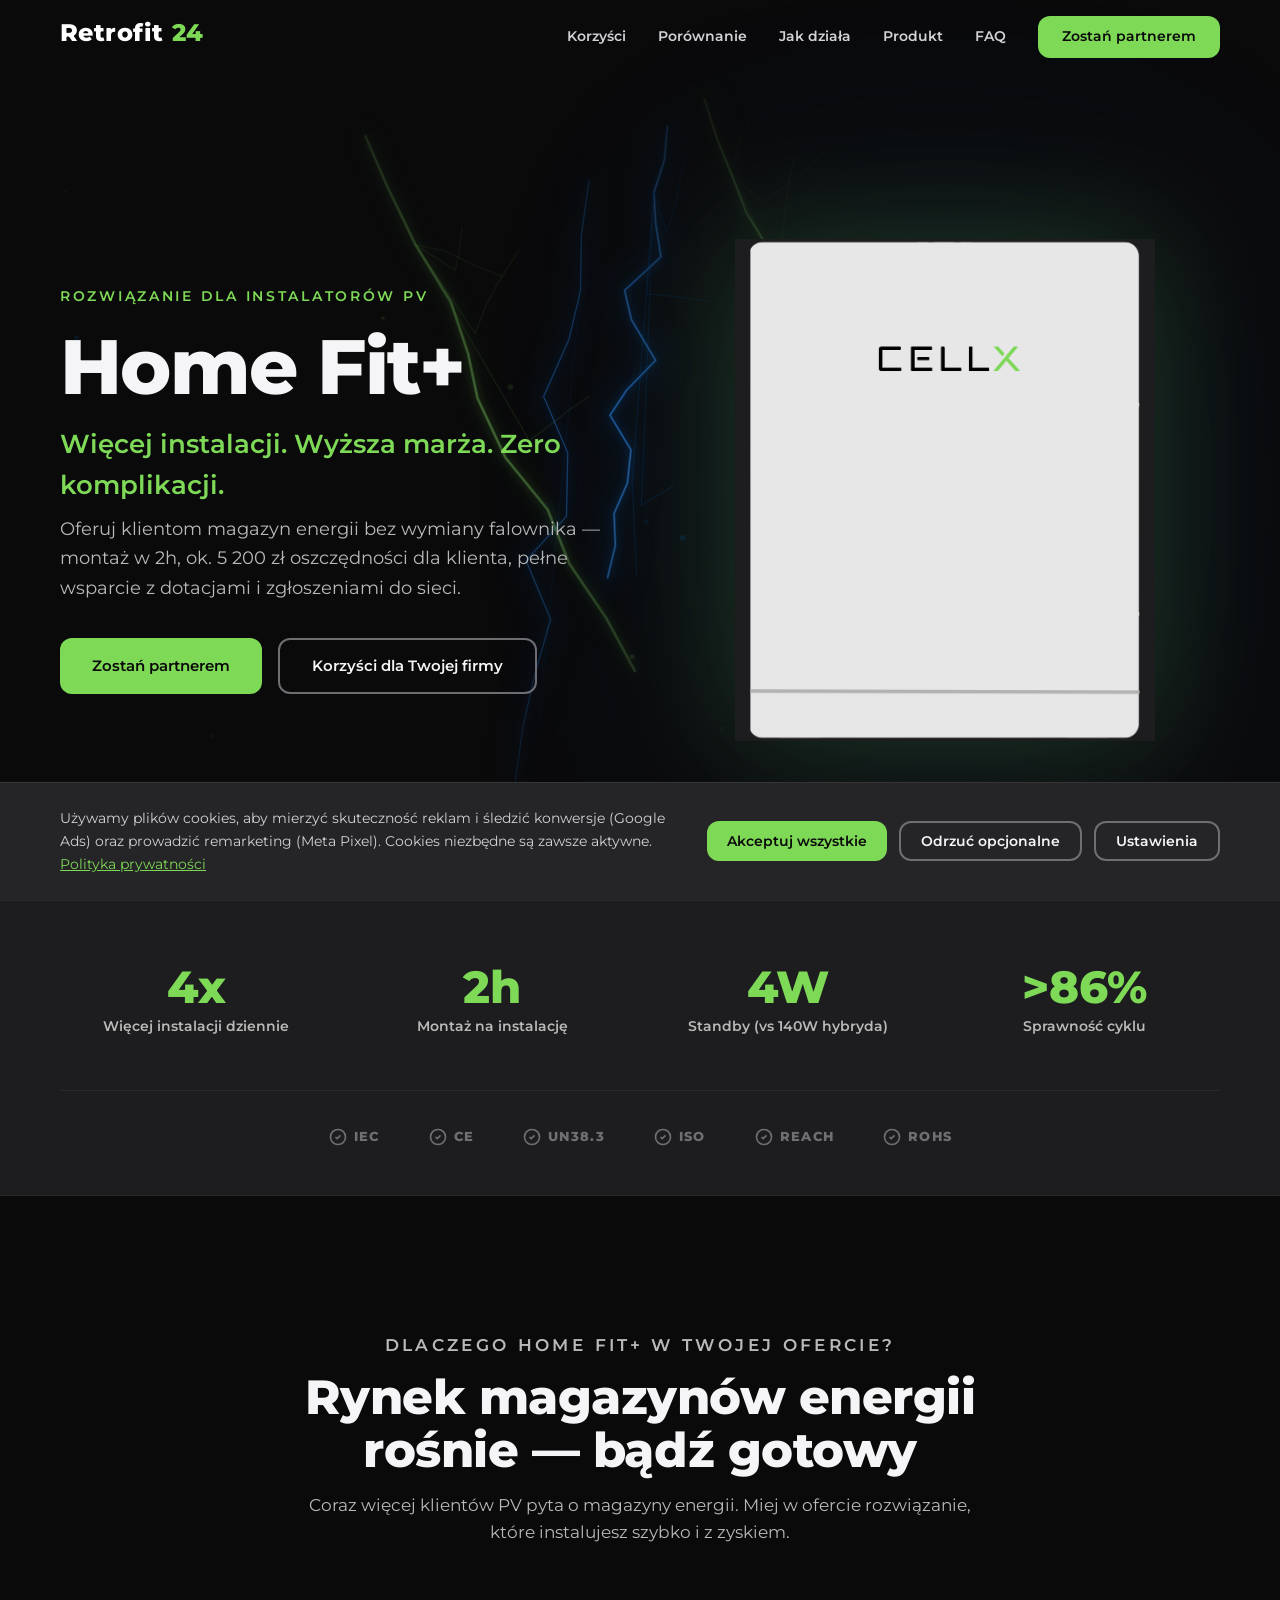
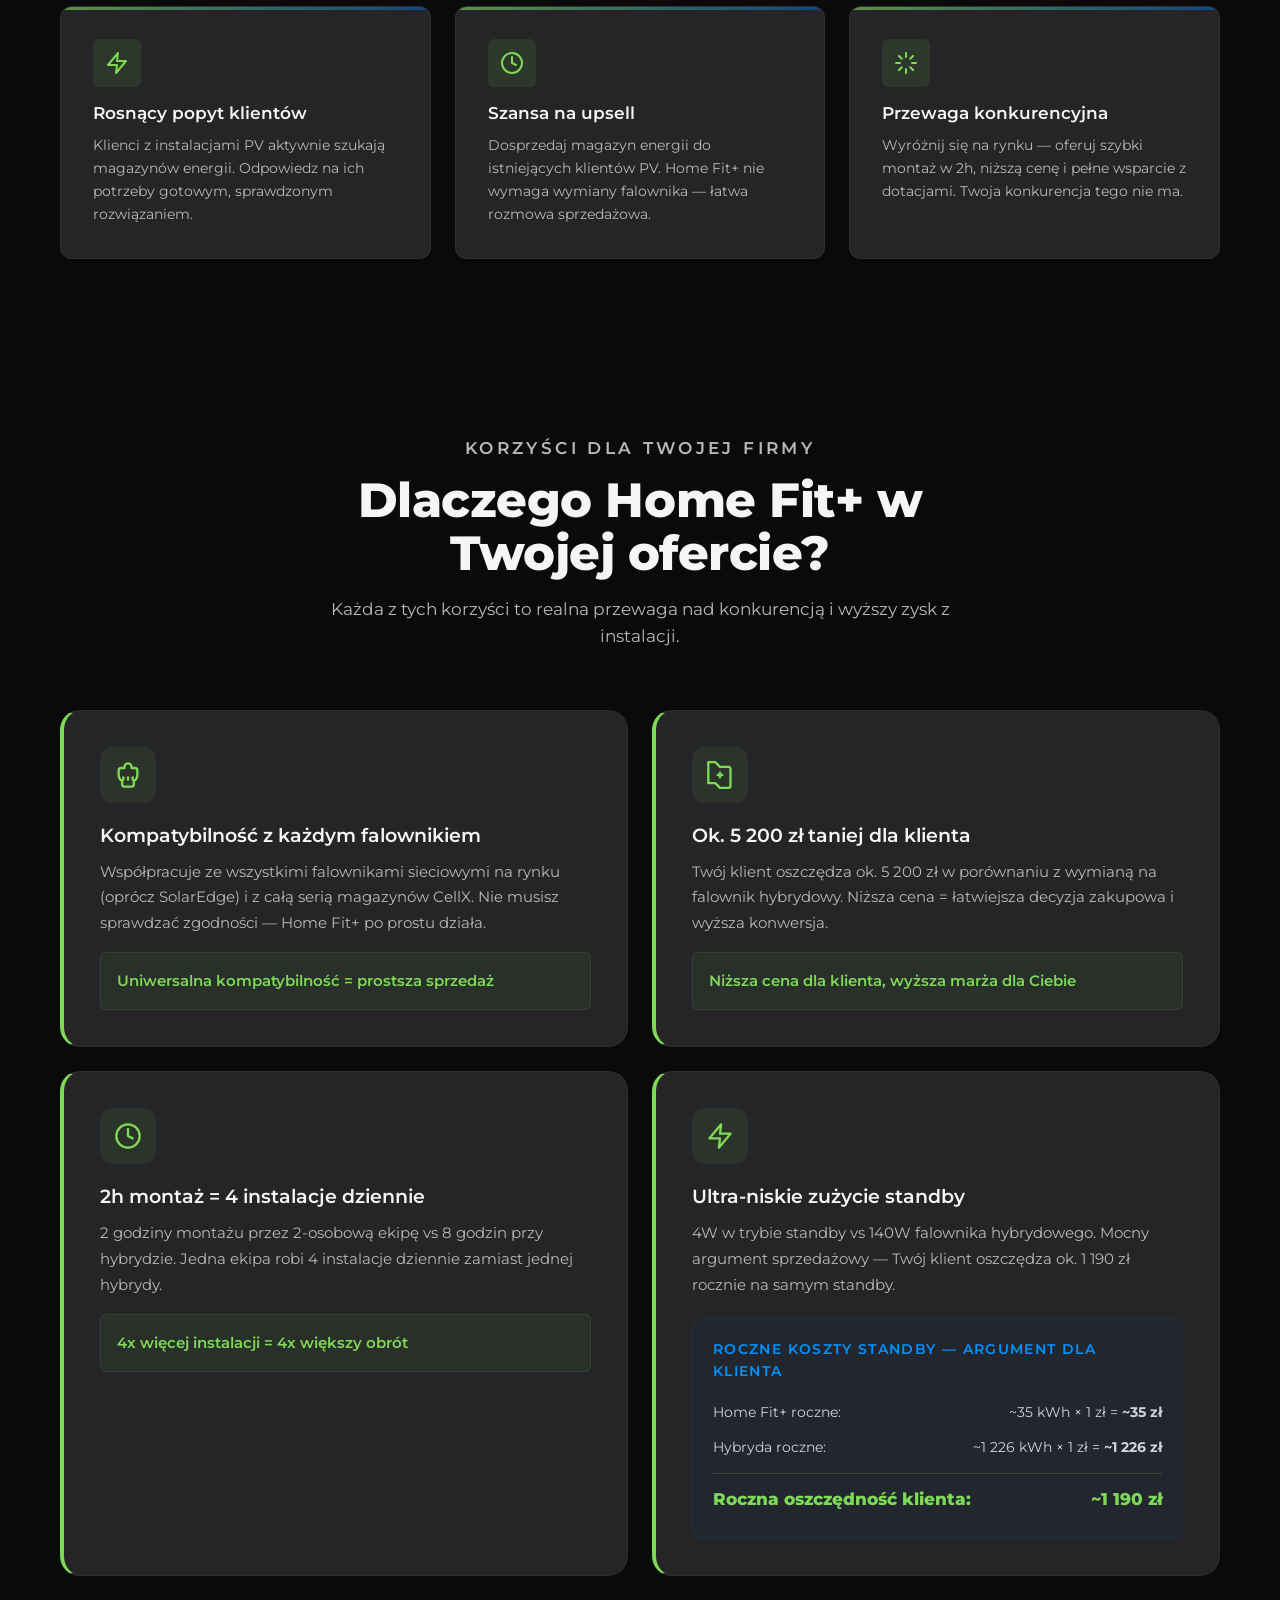
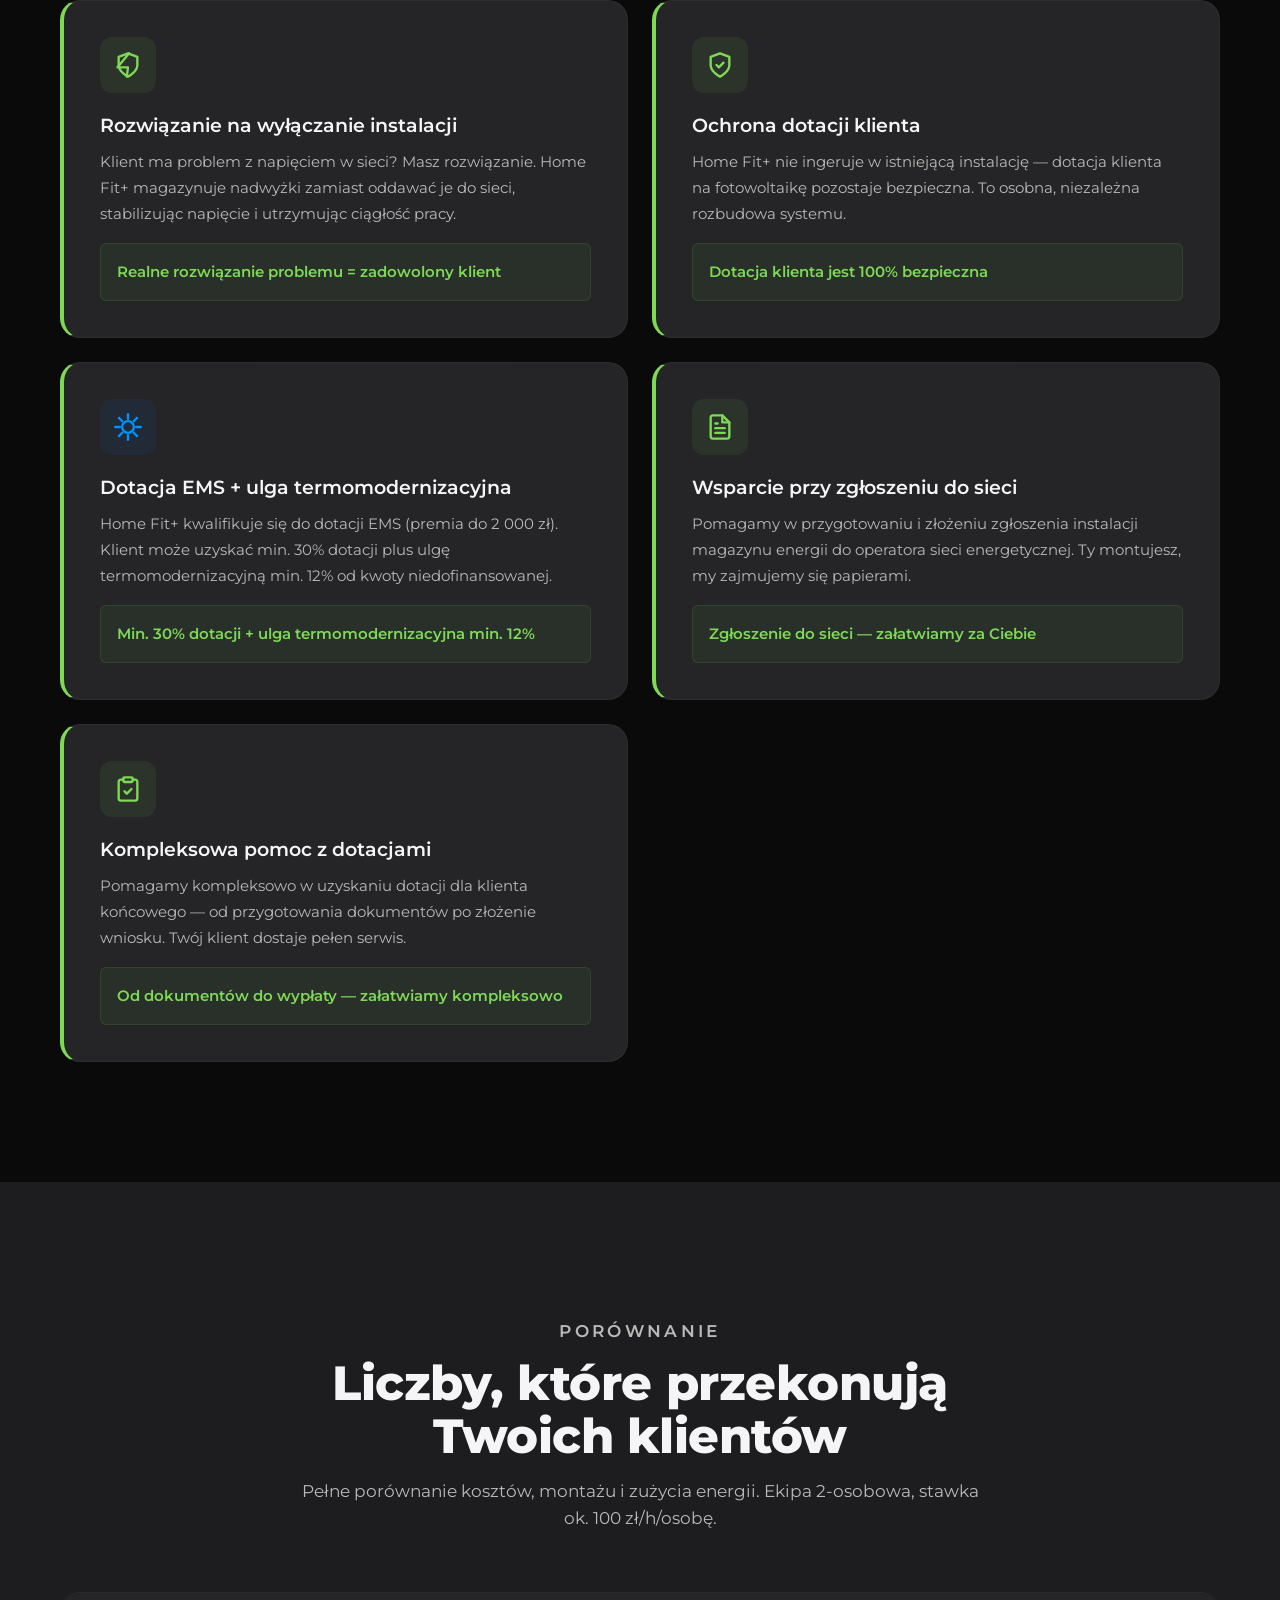
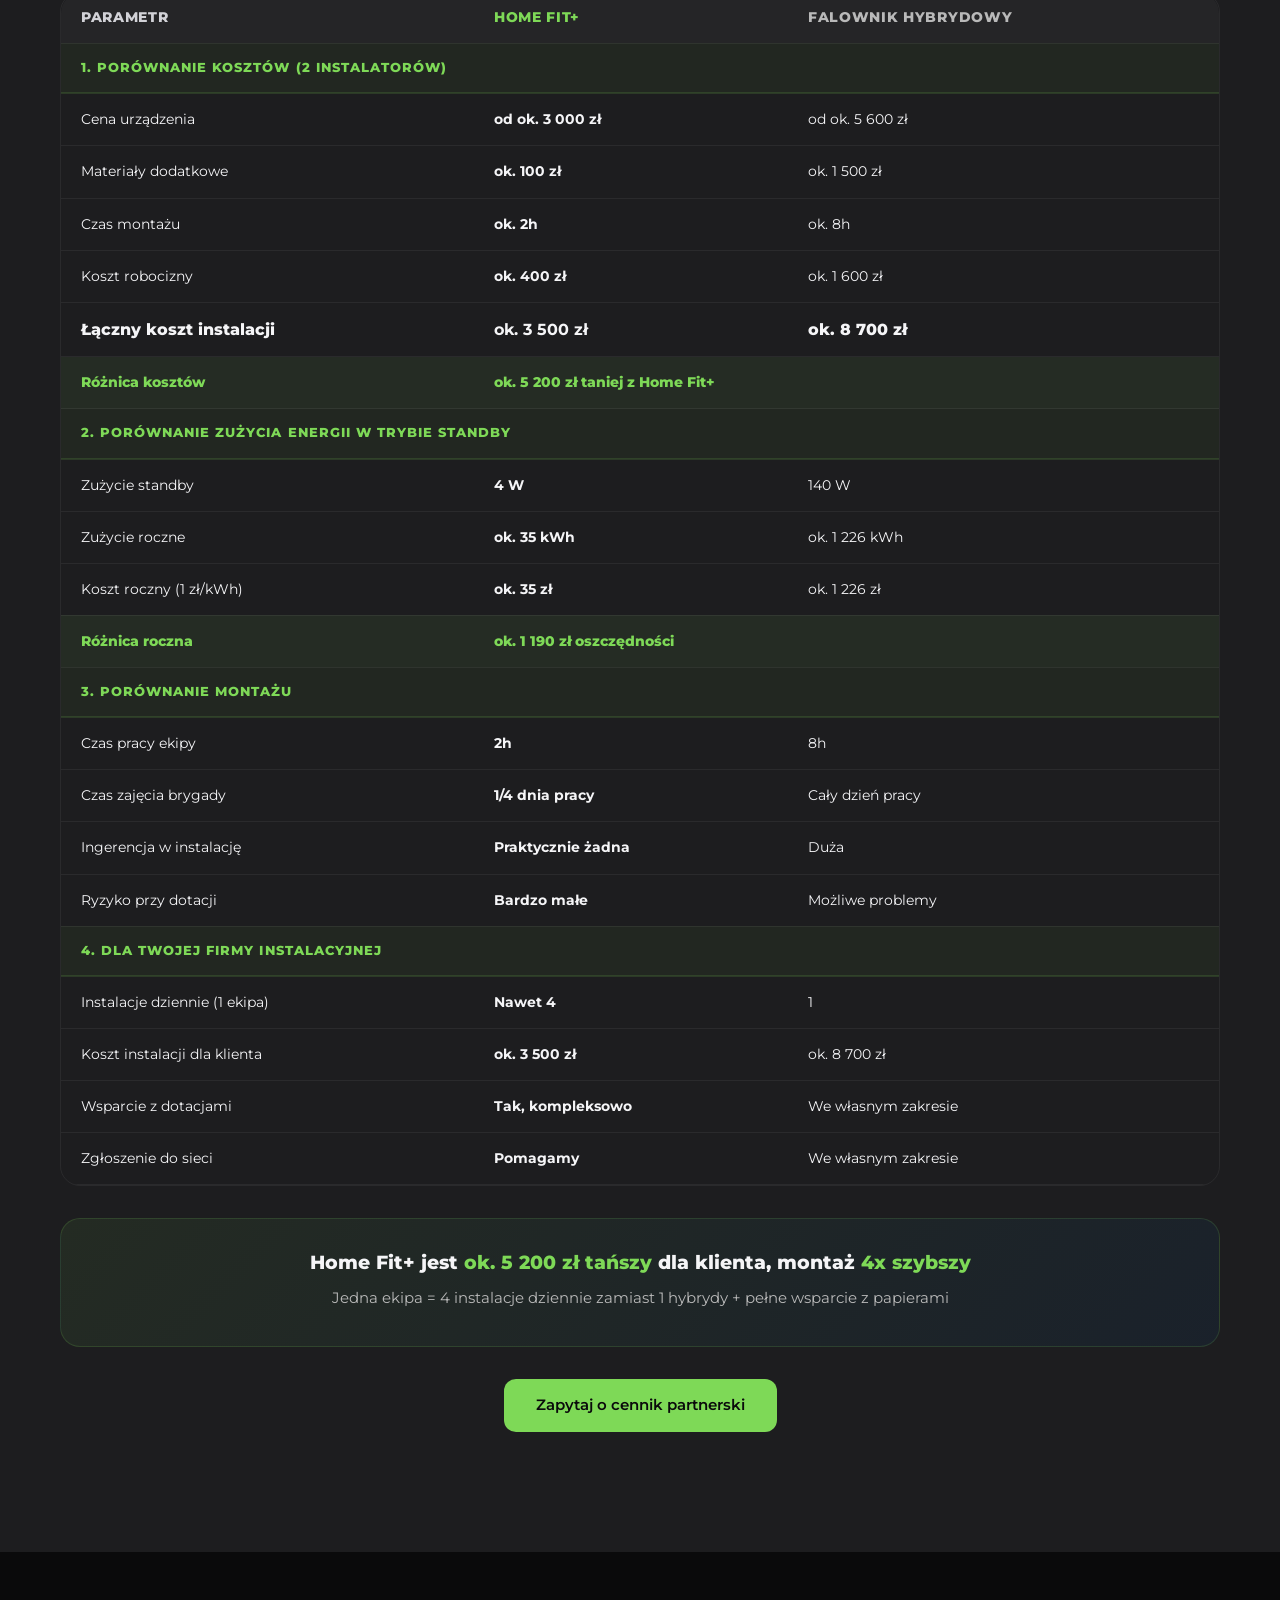
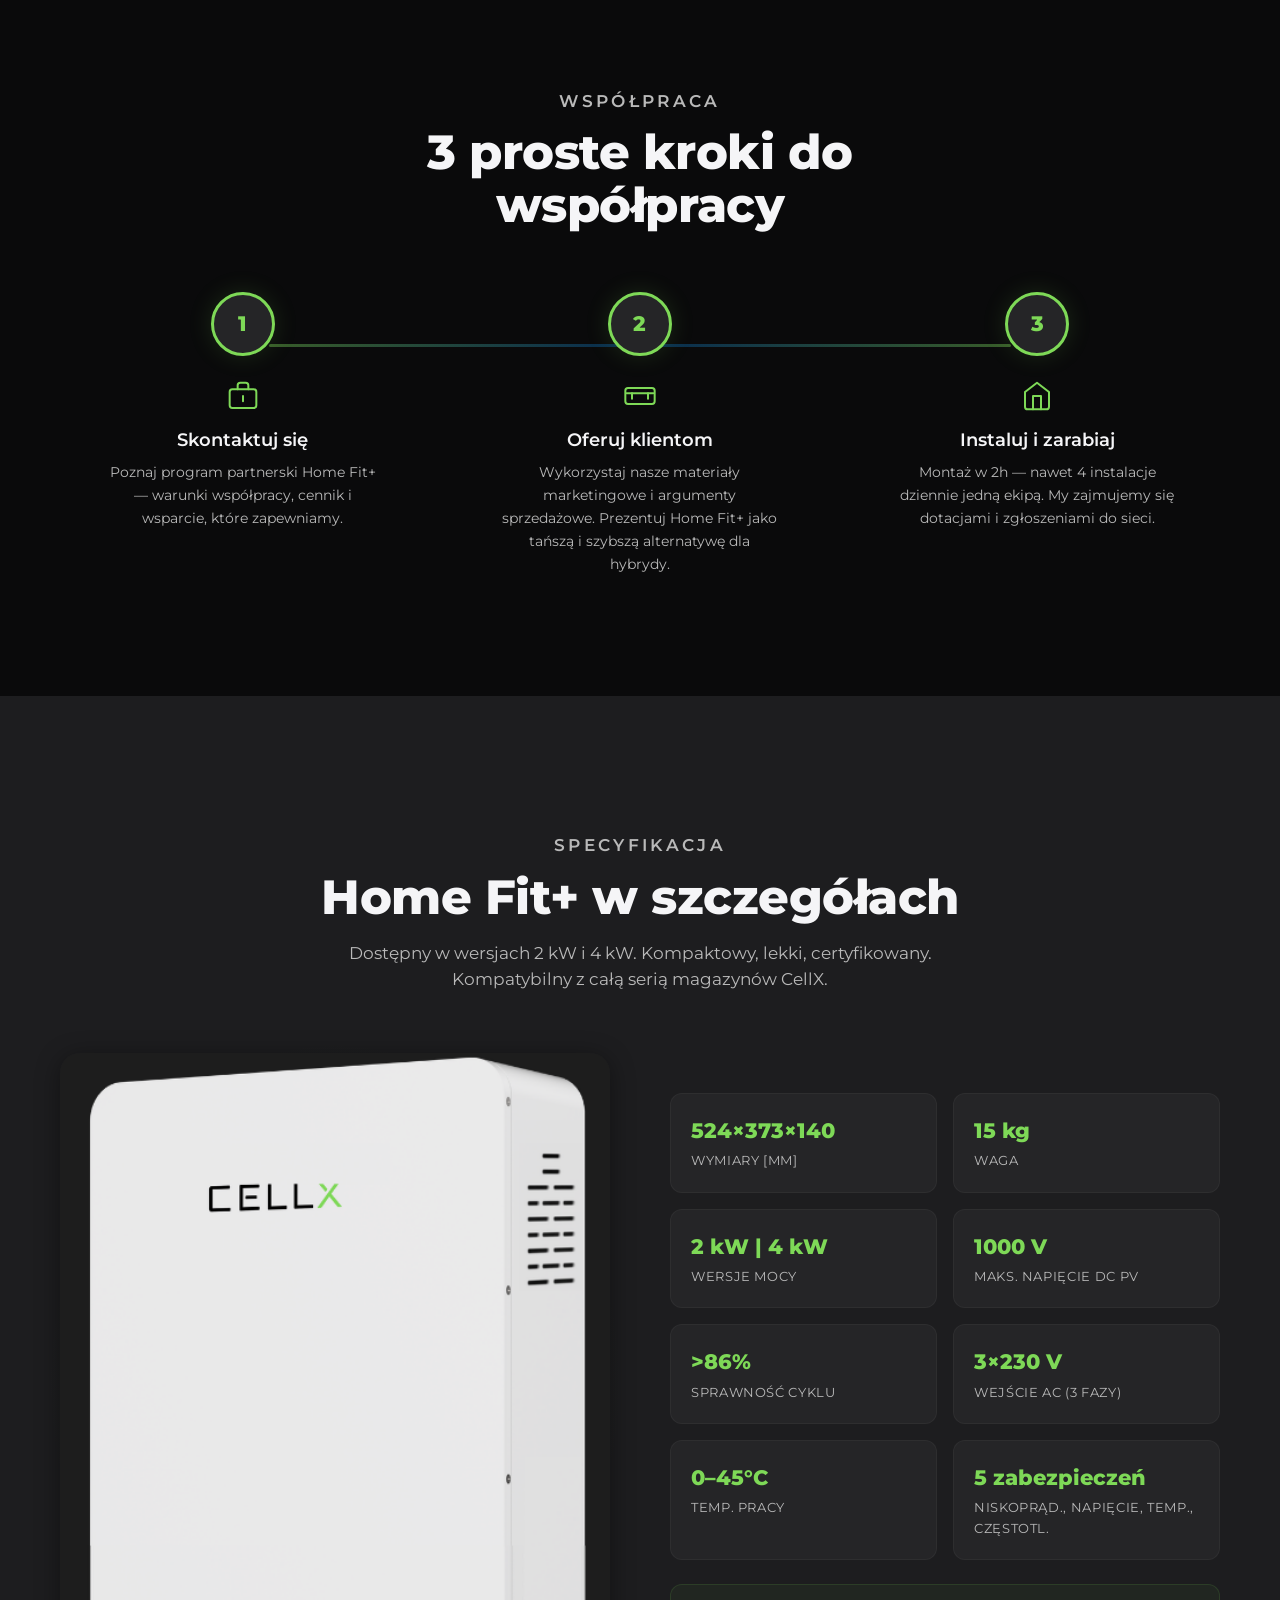
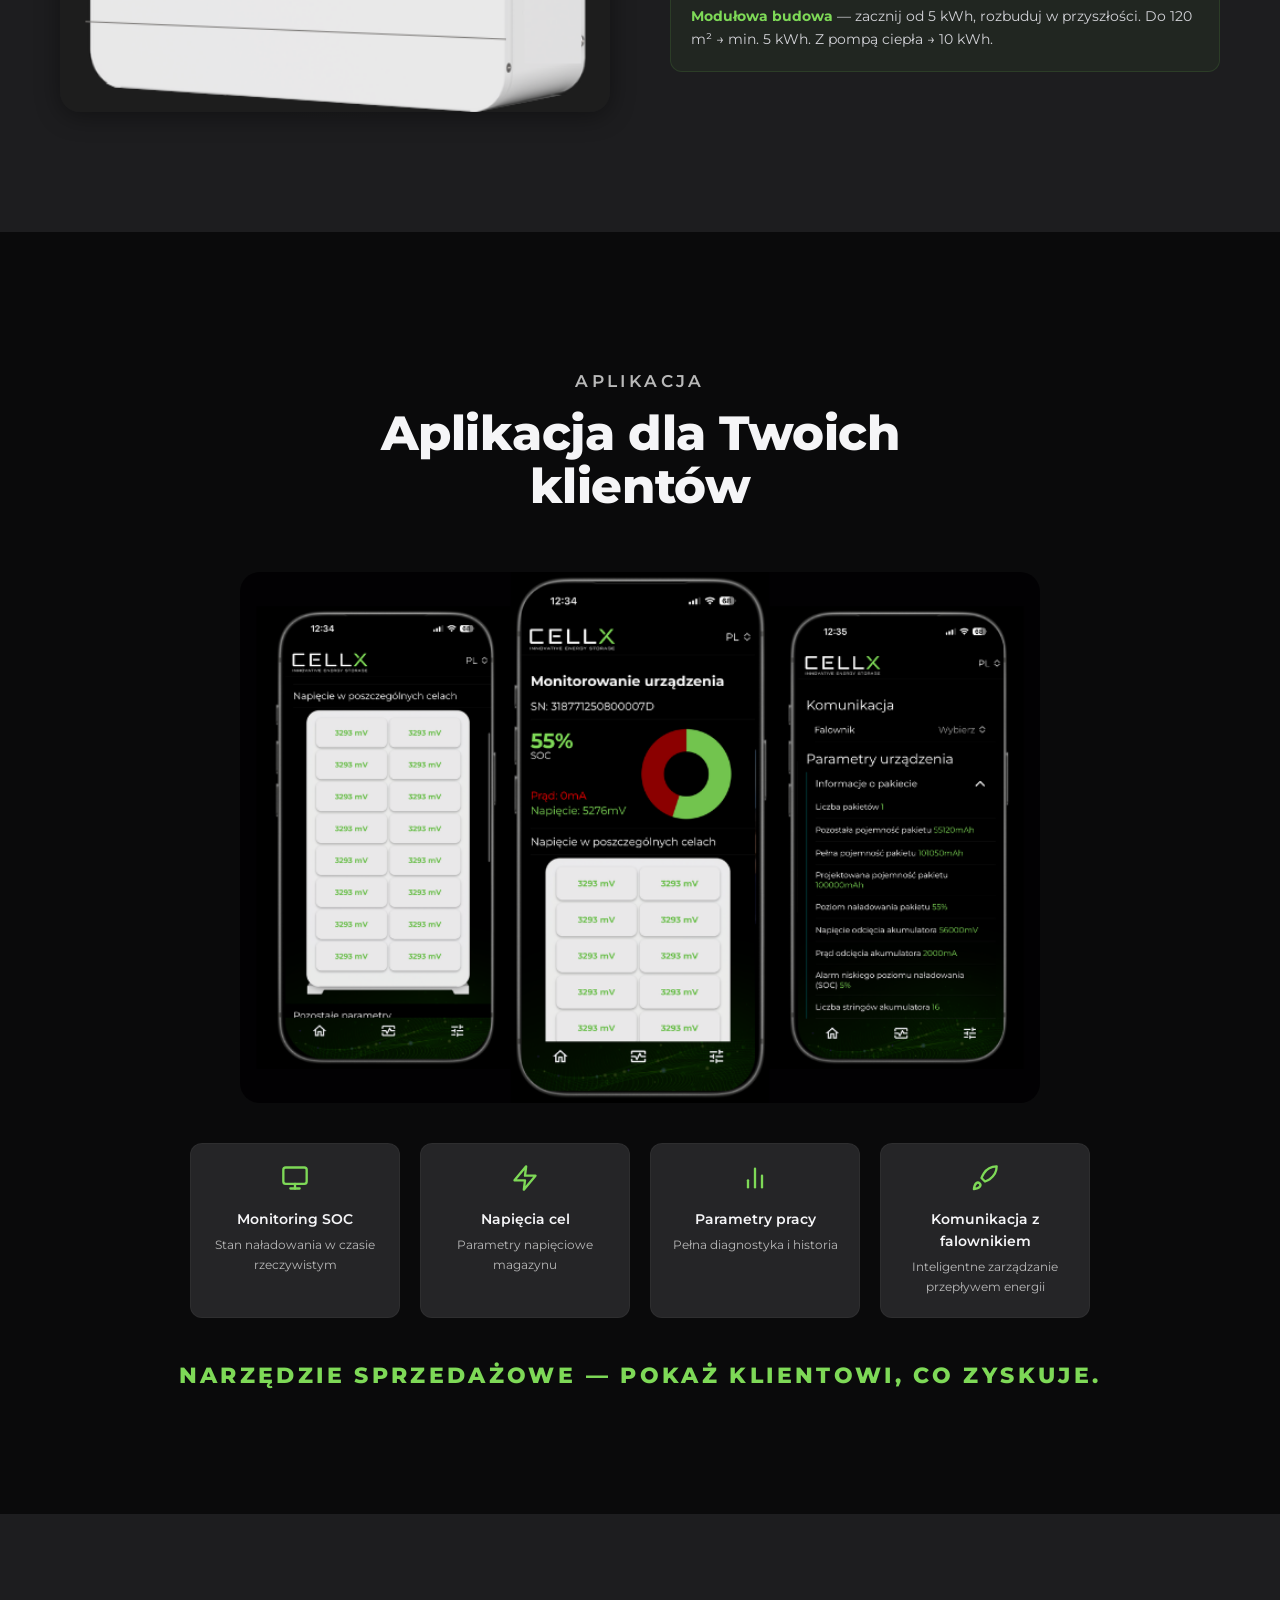
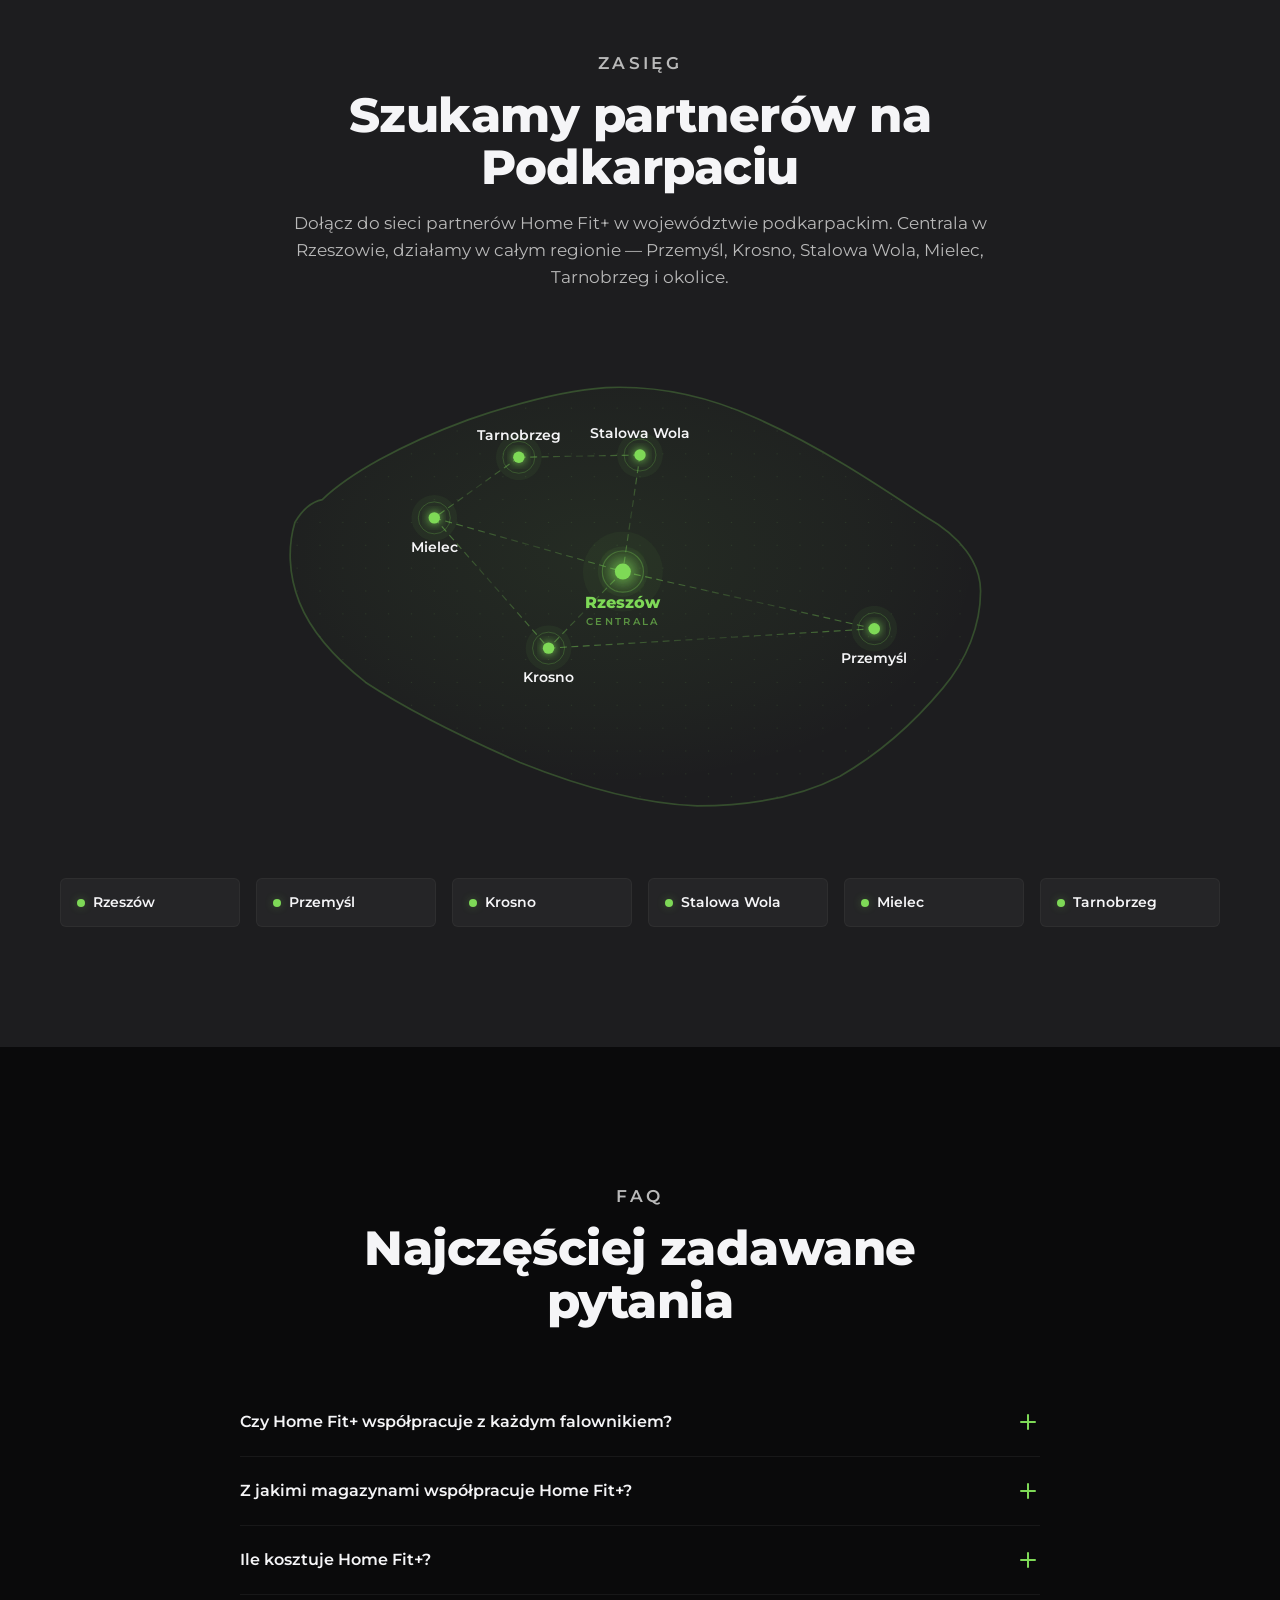
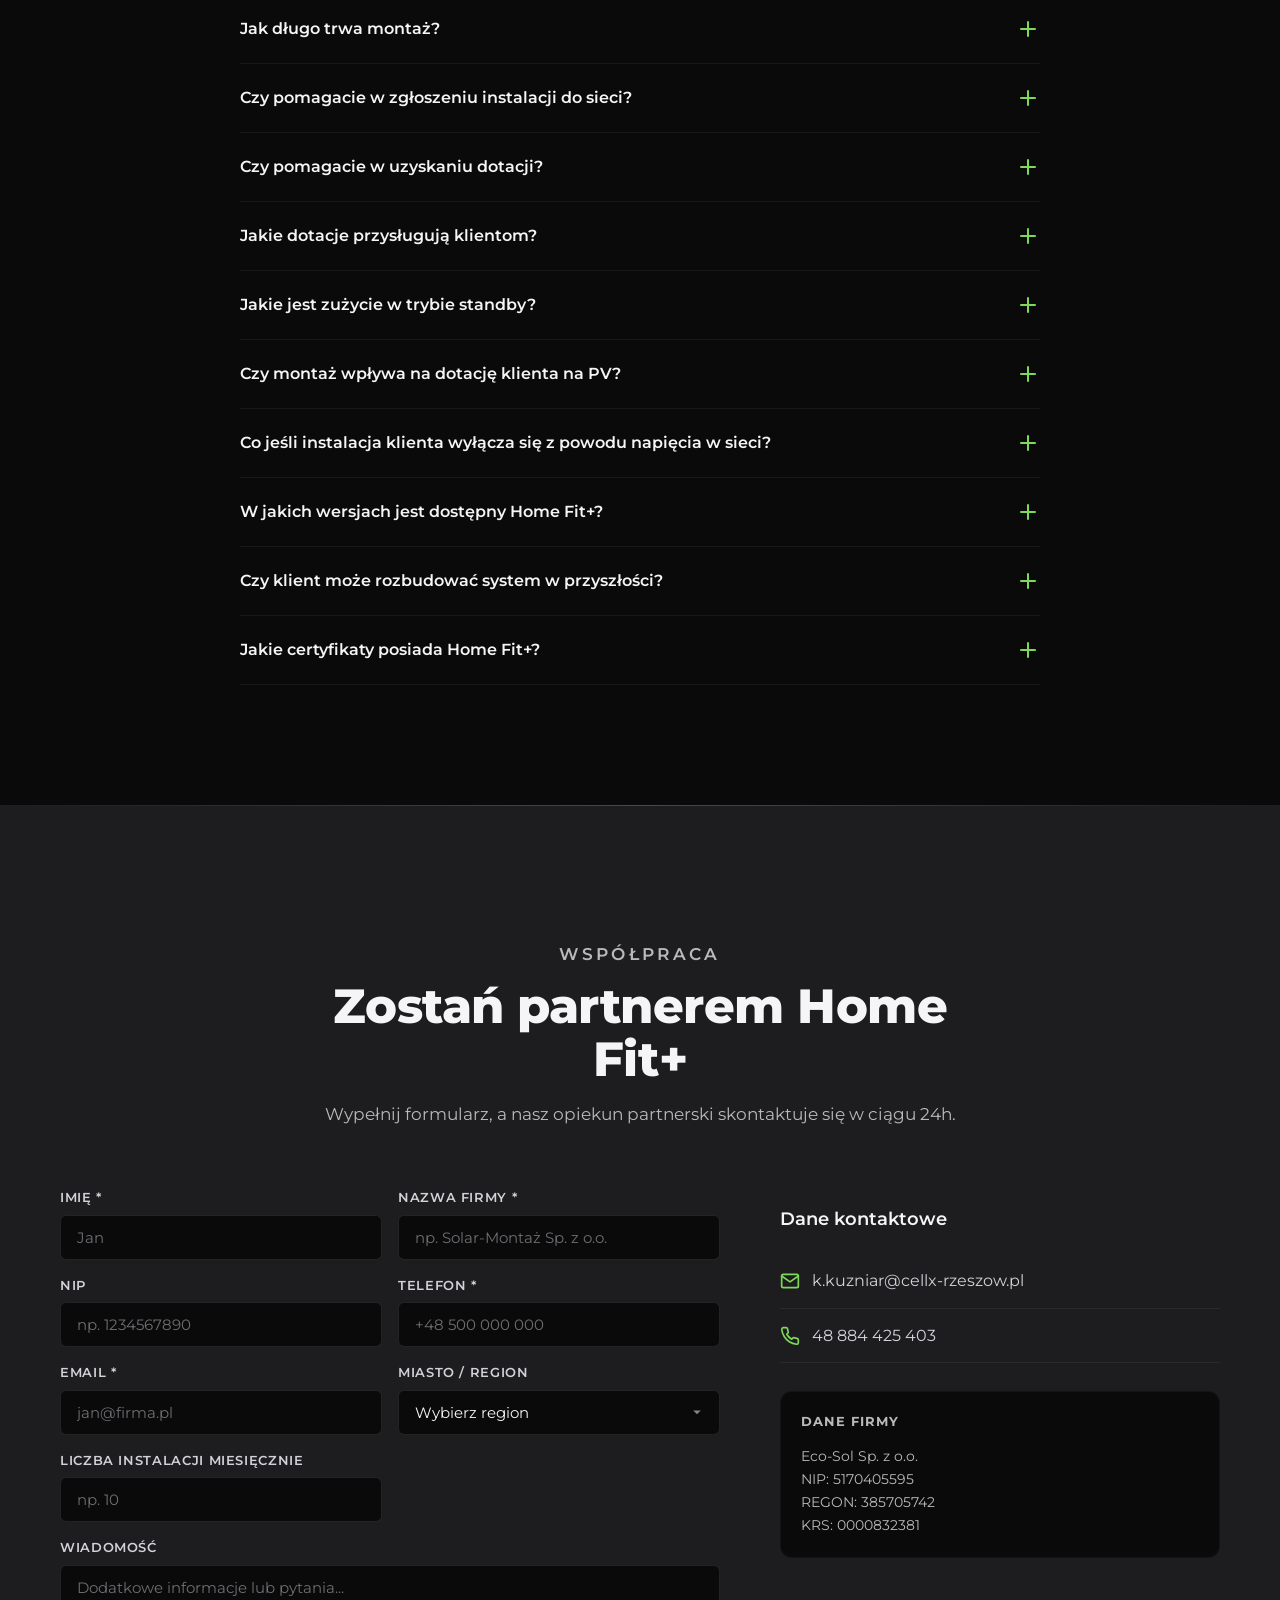
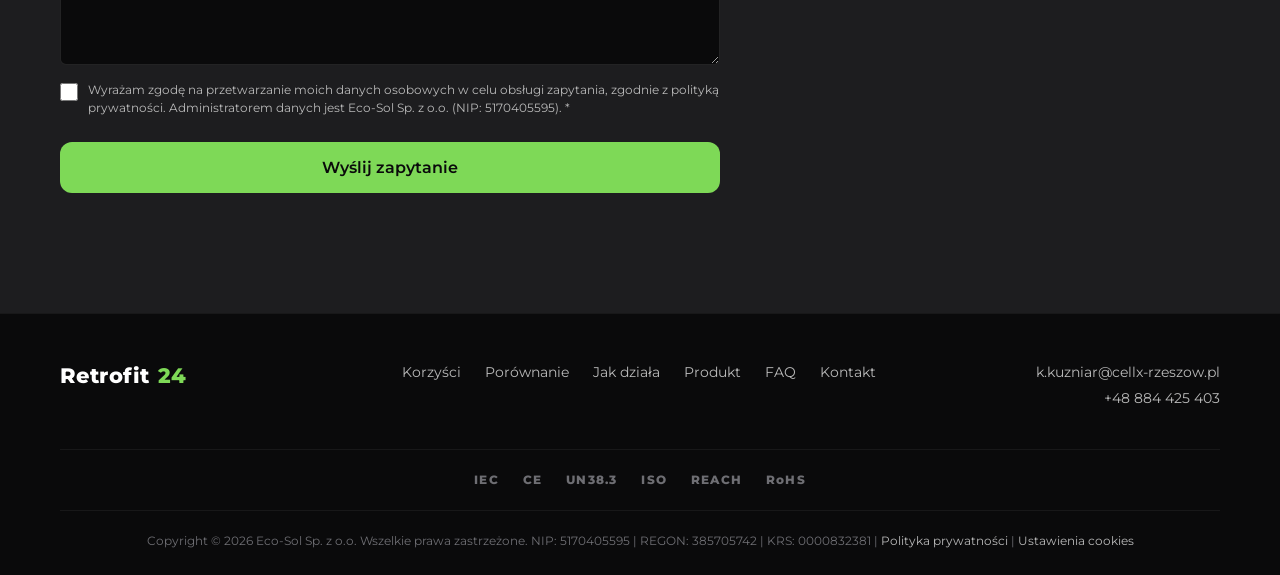
==== commit 770f6a18: "feat: migrate from direct script injection to GTM with Consent Mode v2 Replace hardcoded Google Ads " ====
--- a/index.html
+++ b/index.html
@@ -217,8 +217,35 @@
     ]
   }
   </script>
+  <!-- Consent Mode v2 defaults -->
+  <script>
+  window.dataLayer = window.dataLayer || [];
+  function gtag(){dataLayer.push(arguments);}
+  gtag('consent', 'default', {
+    'ad_storage': 'denied',
+    'ad_user_data': 'denied',
+    'ad_personalization': 'denied',
+    'analytics_storage': 'denied',
+    'functionality_storage': 'granted',
+    'personalization_storage': 'denied',
+    'security_storage': 'granted',
+    'wait_for_update': 500
+  });
+  </script>
+
+  <!-- Google Tag Manager -->
+  <script>(function(w,d,s,l,i){w[l]=w[l]||[];w[l].push({'gtm.start':
+  new Date().getTime(),event:'gtm.js'});var f=d.getElementsByTagName(s)[0],
+  j=d.createElement(s),dl=l!='dataLayer'?'&l='+l:'';j.async=true;j.src=
+  'https://www.googletagmanager.com/gtm.js?id='+i+dl;f.parentNode.insertBefore(j,f);
+  })(window,document,'script','dataLayer','GTM-XXXXXXX');</script>
+  <!-- End Google Tag Manager -->
 </head>
 <body>
+<!-- Google Tag Manager (noscript) -->
+<noscript><iframe src="https://www.googletagmanager.com/ns.html?id=GTM-XXXXXXX"
+height="0" width="0" style="display:none;visibility:hidden"></iframe></noscript>
+<!-- End Google Tag Manager (noscript) -->
 
 <!-- ========== NAVIGATION ========== -->
 <nav class="navbar" role="navigation" aria-label="Nawigacja główna">
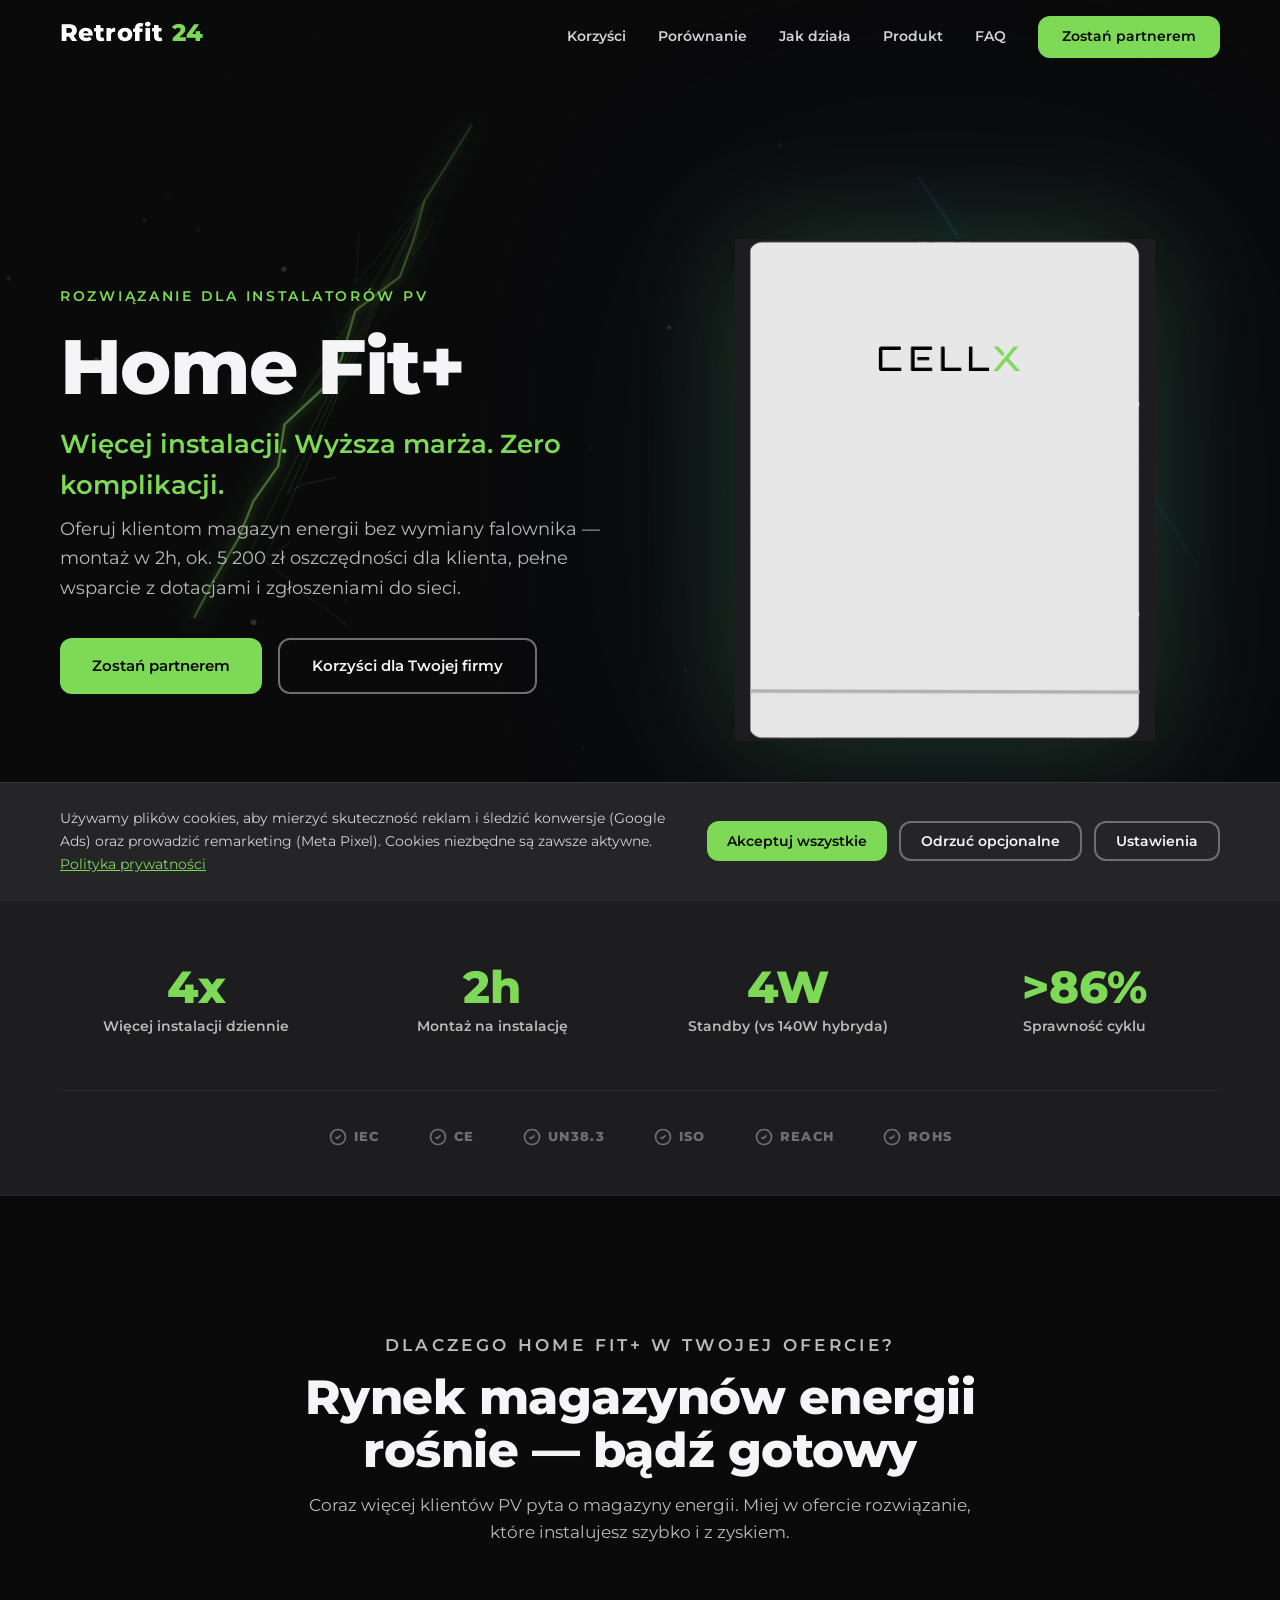
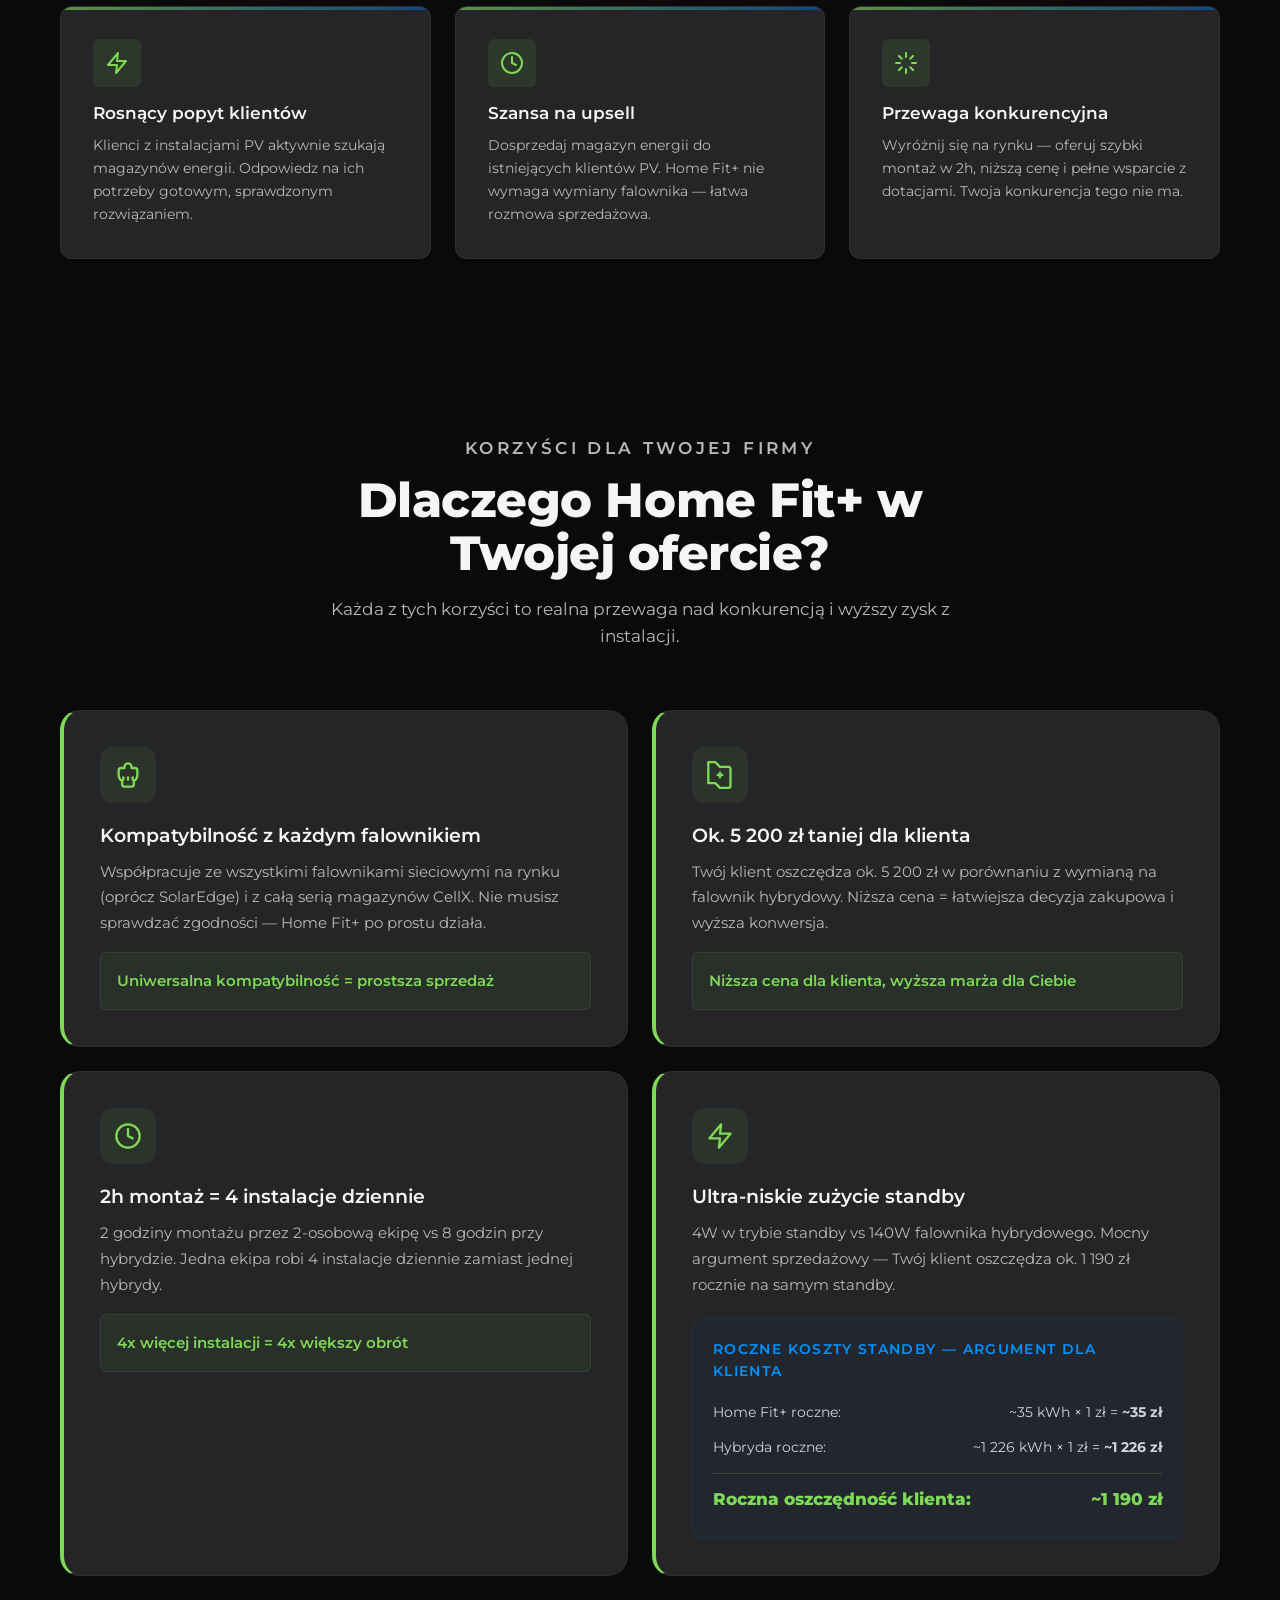
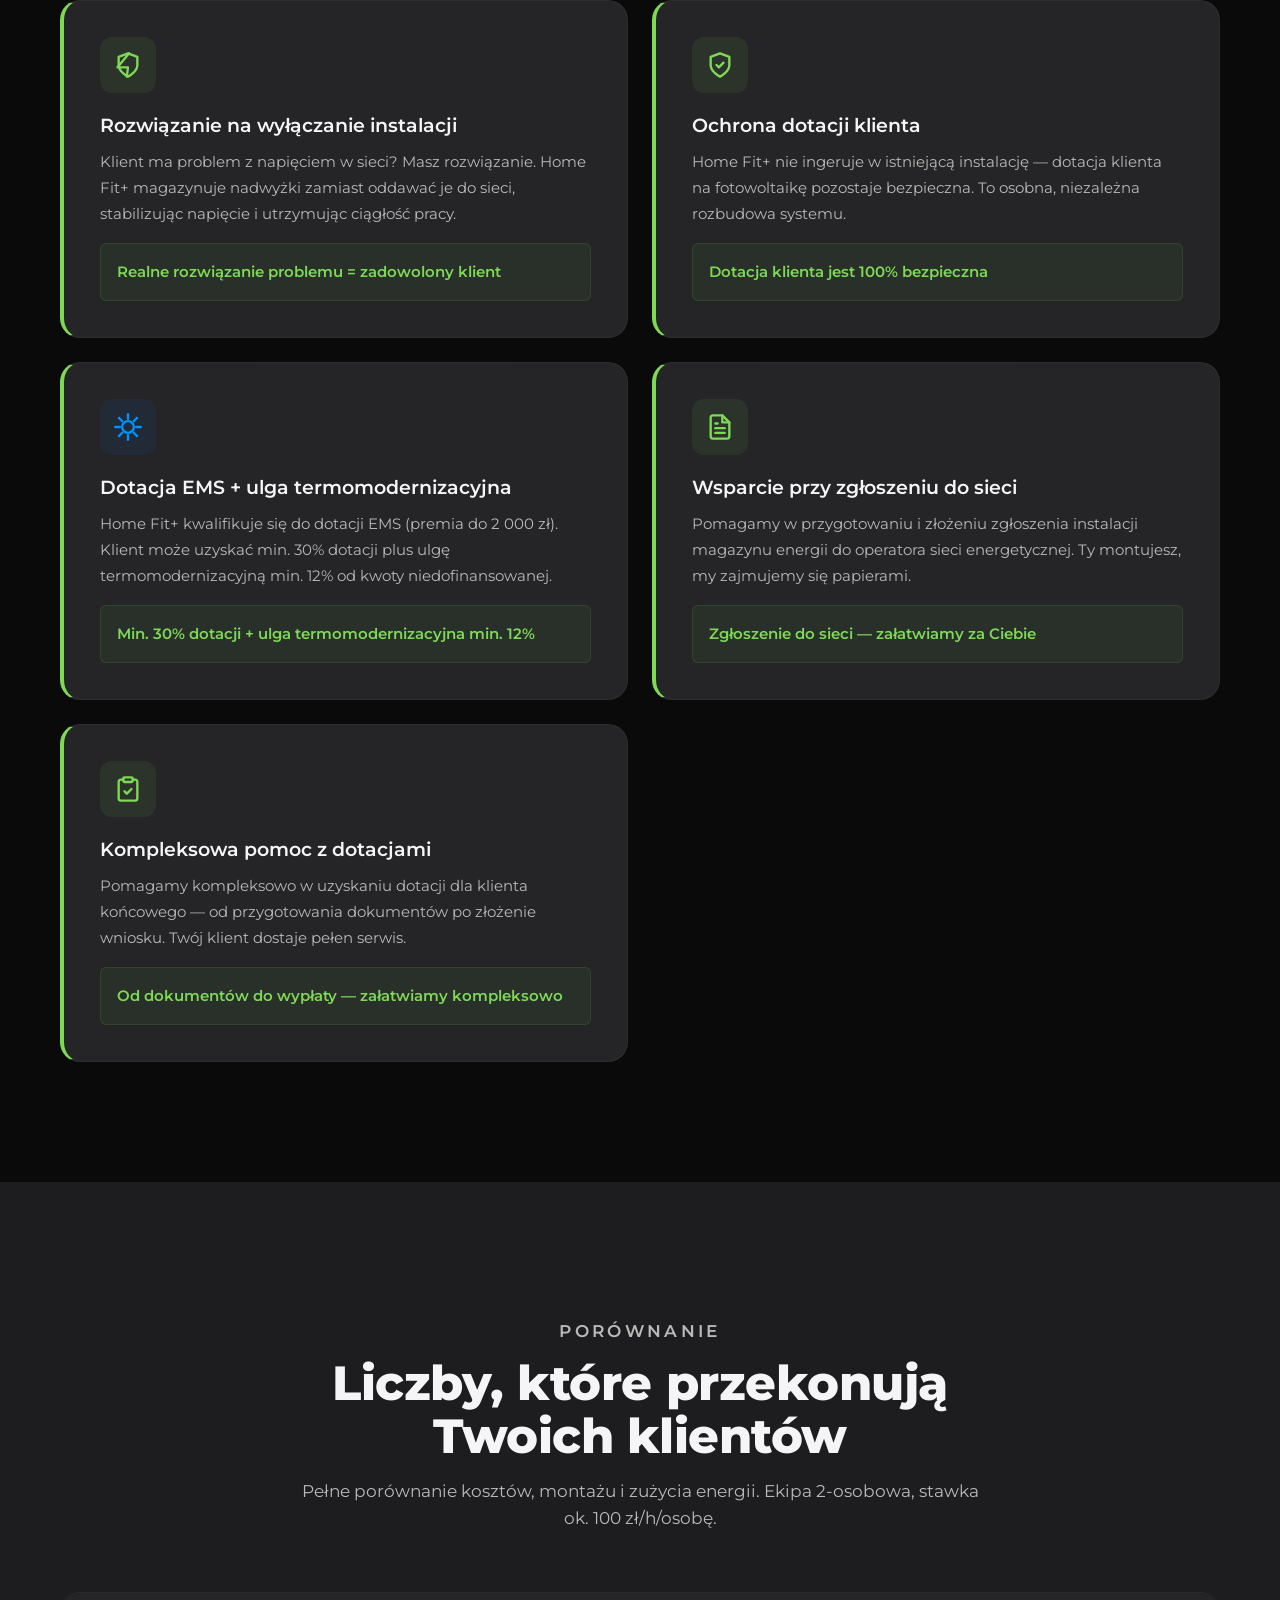
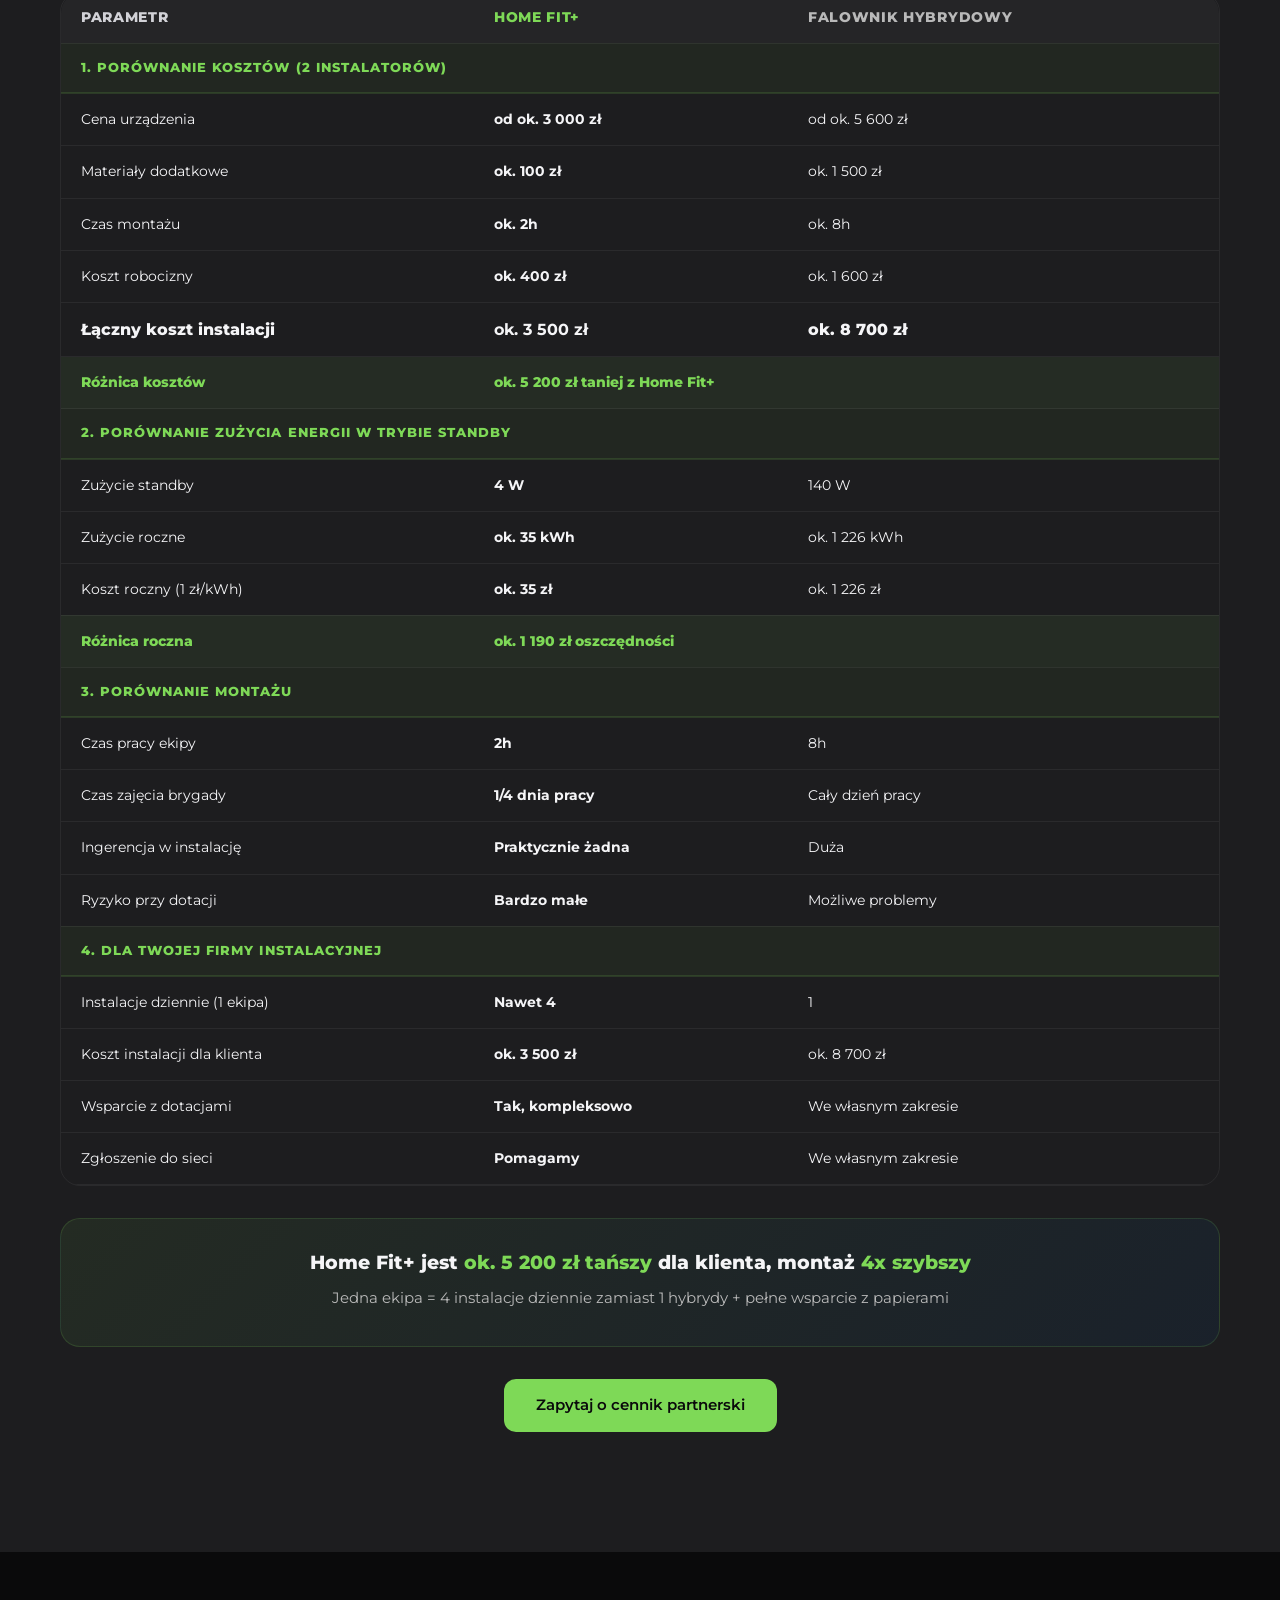
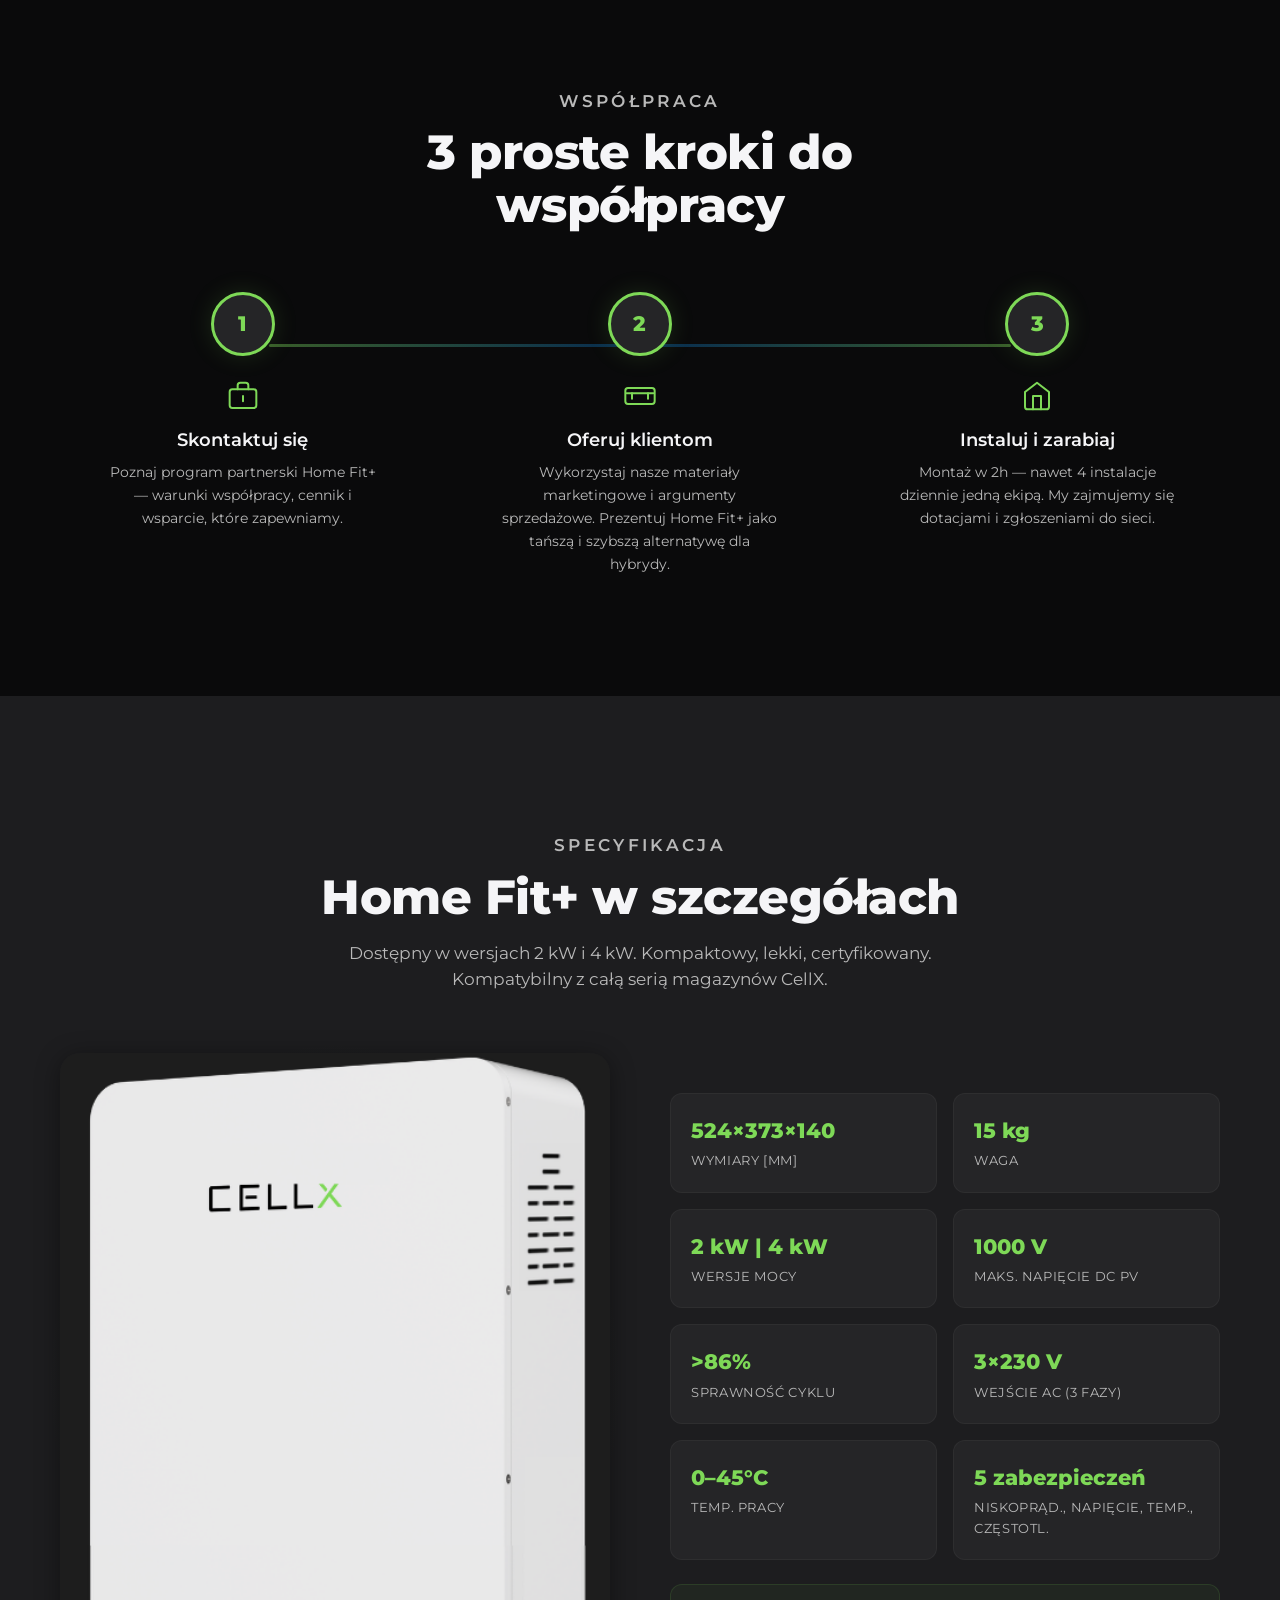
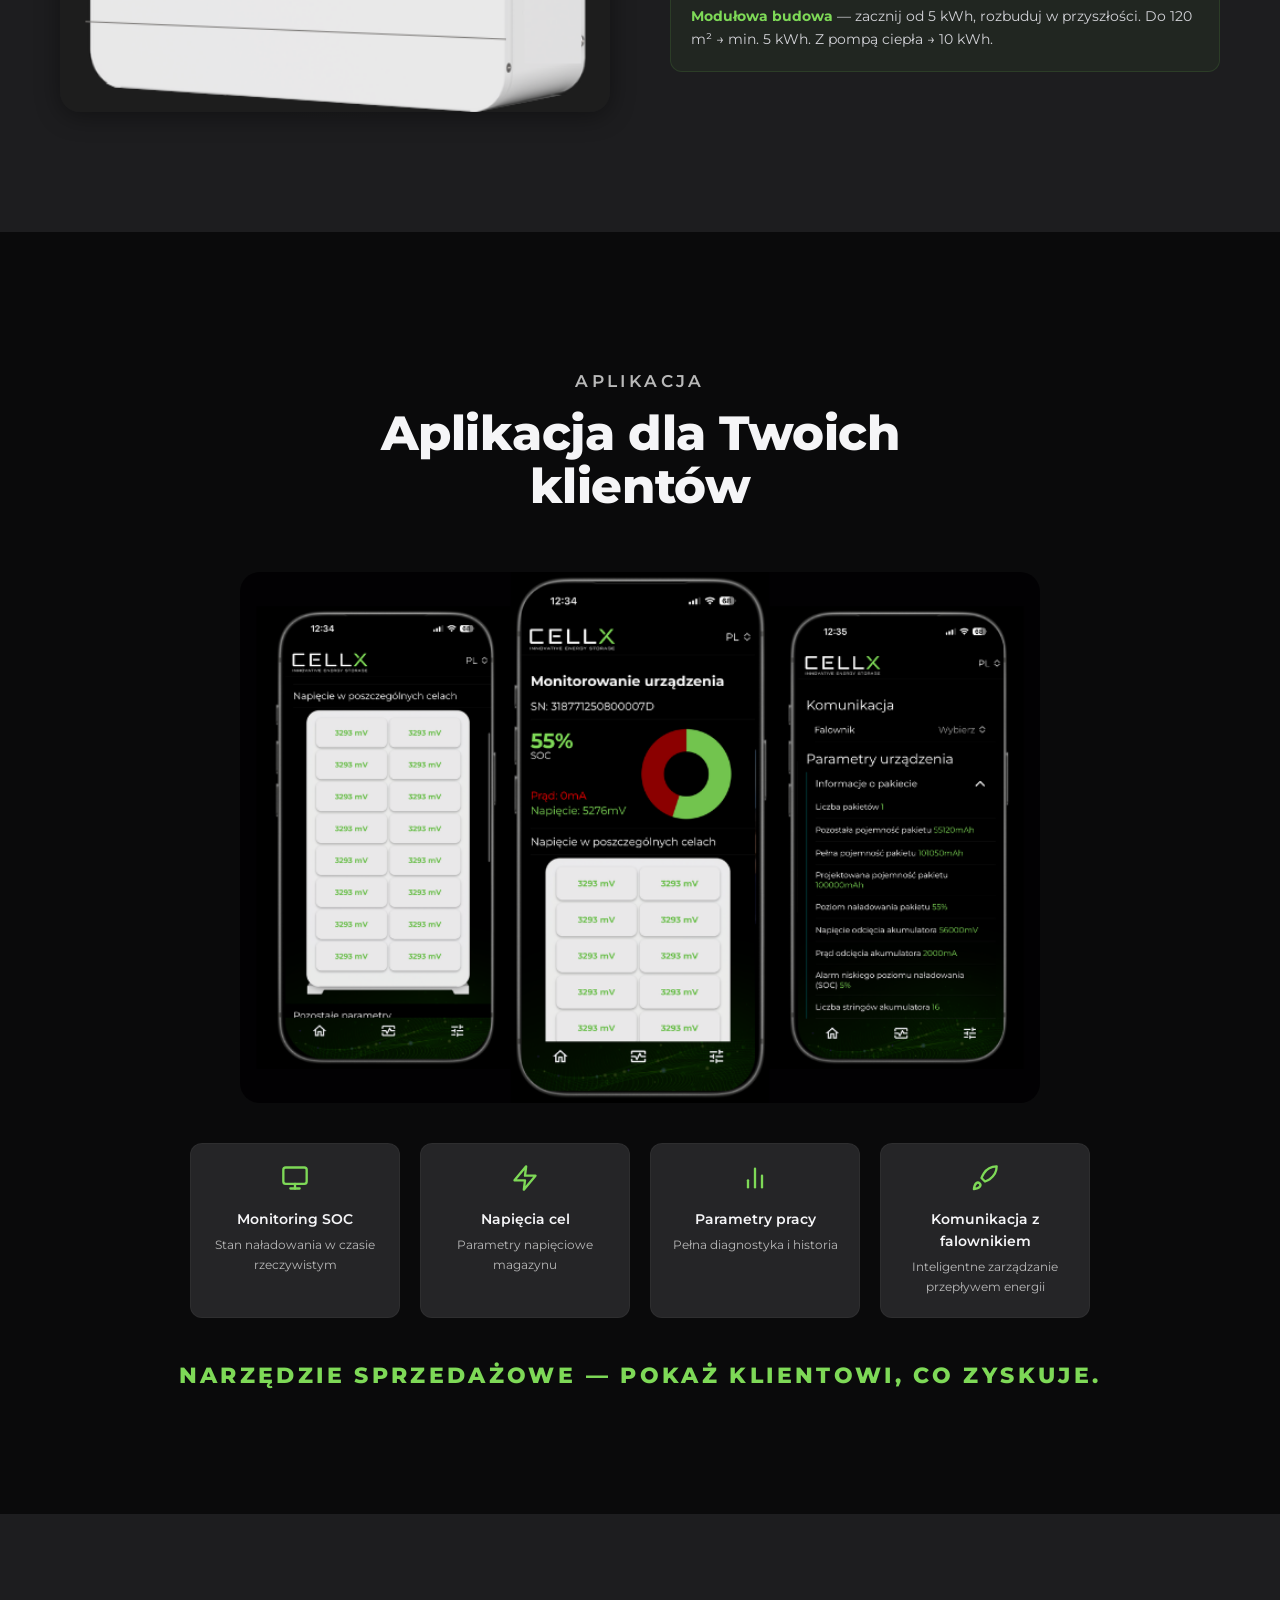
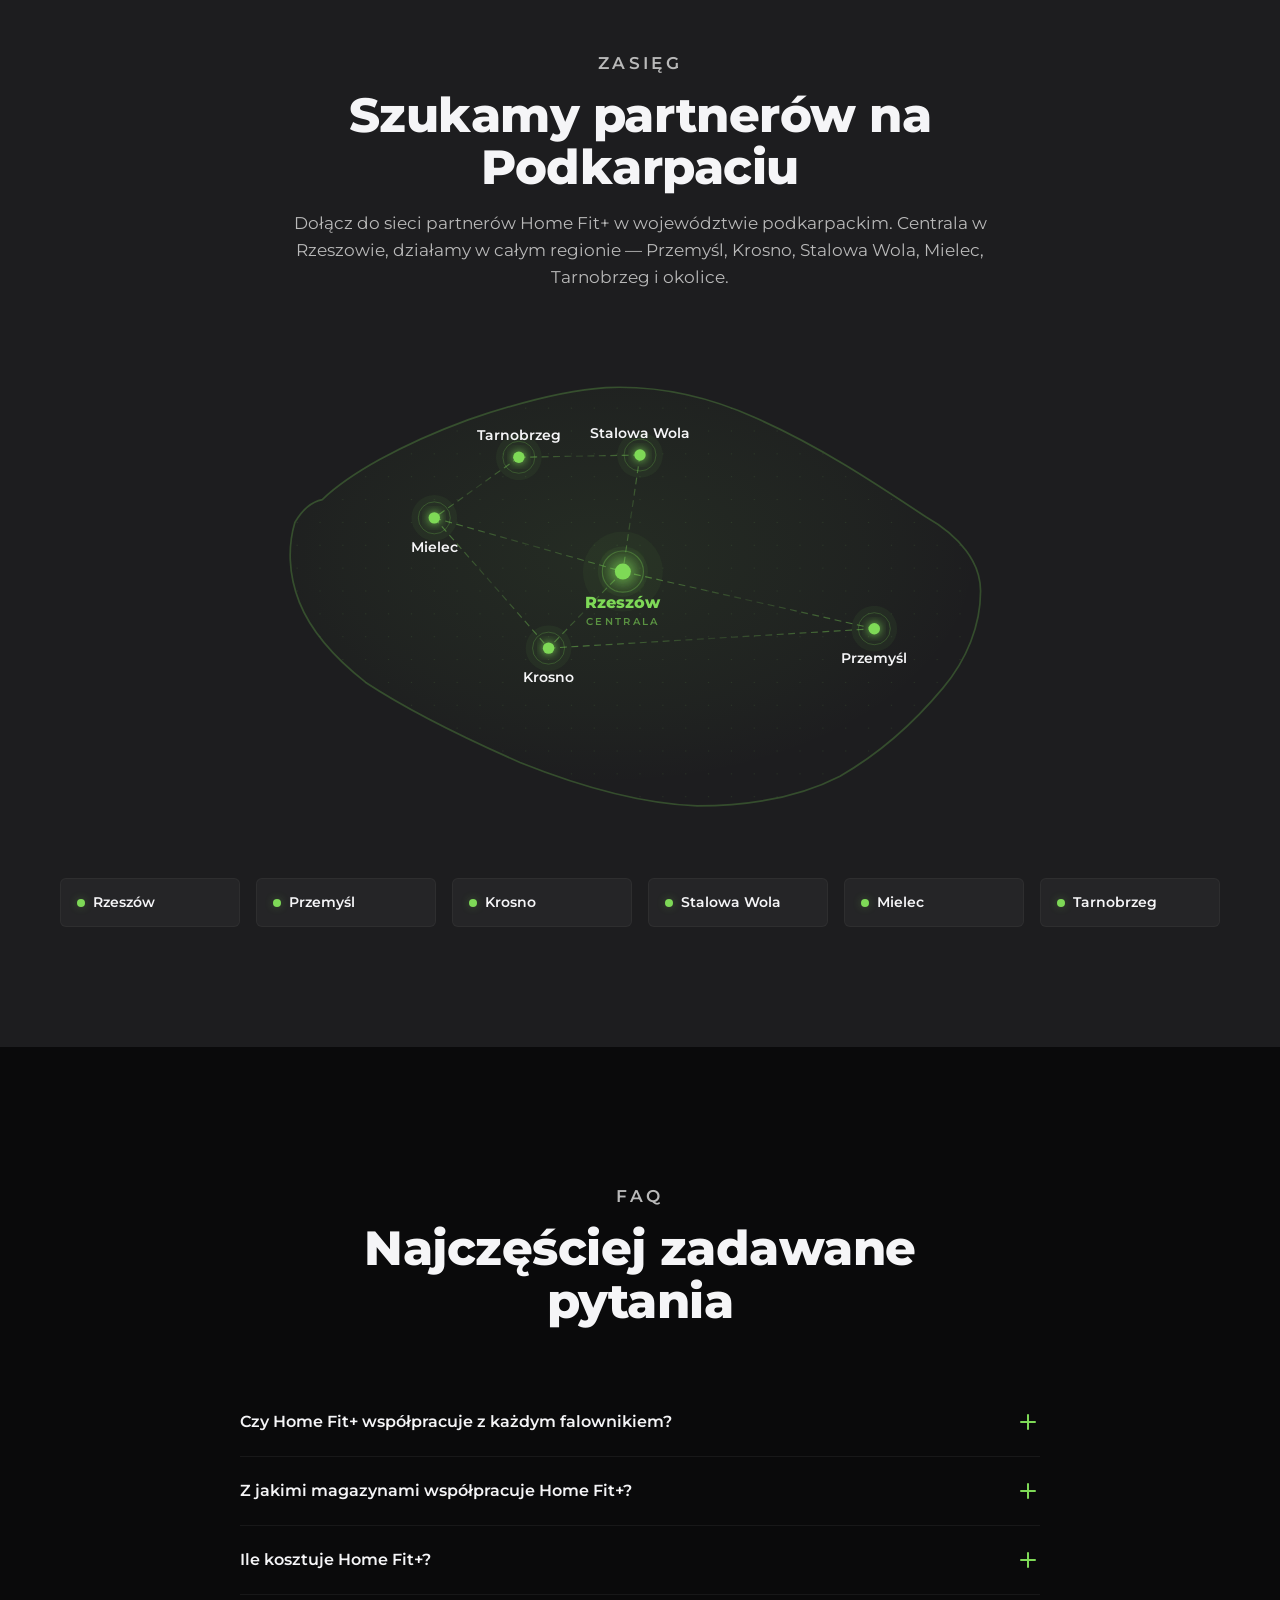
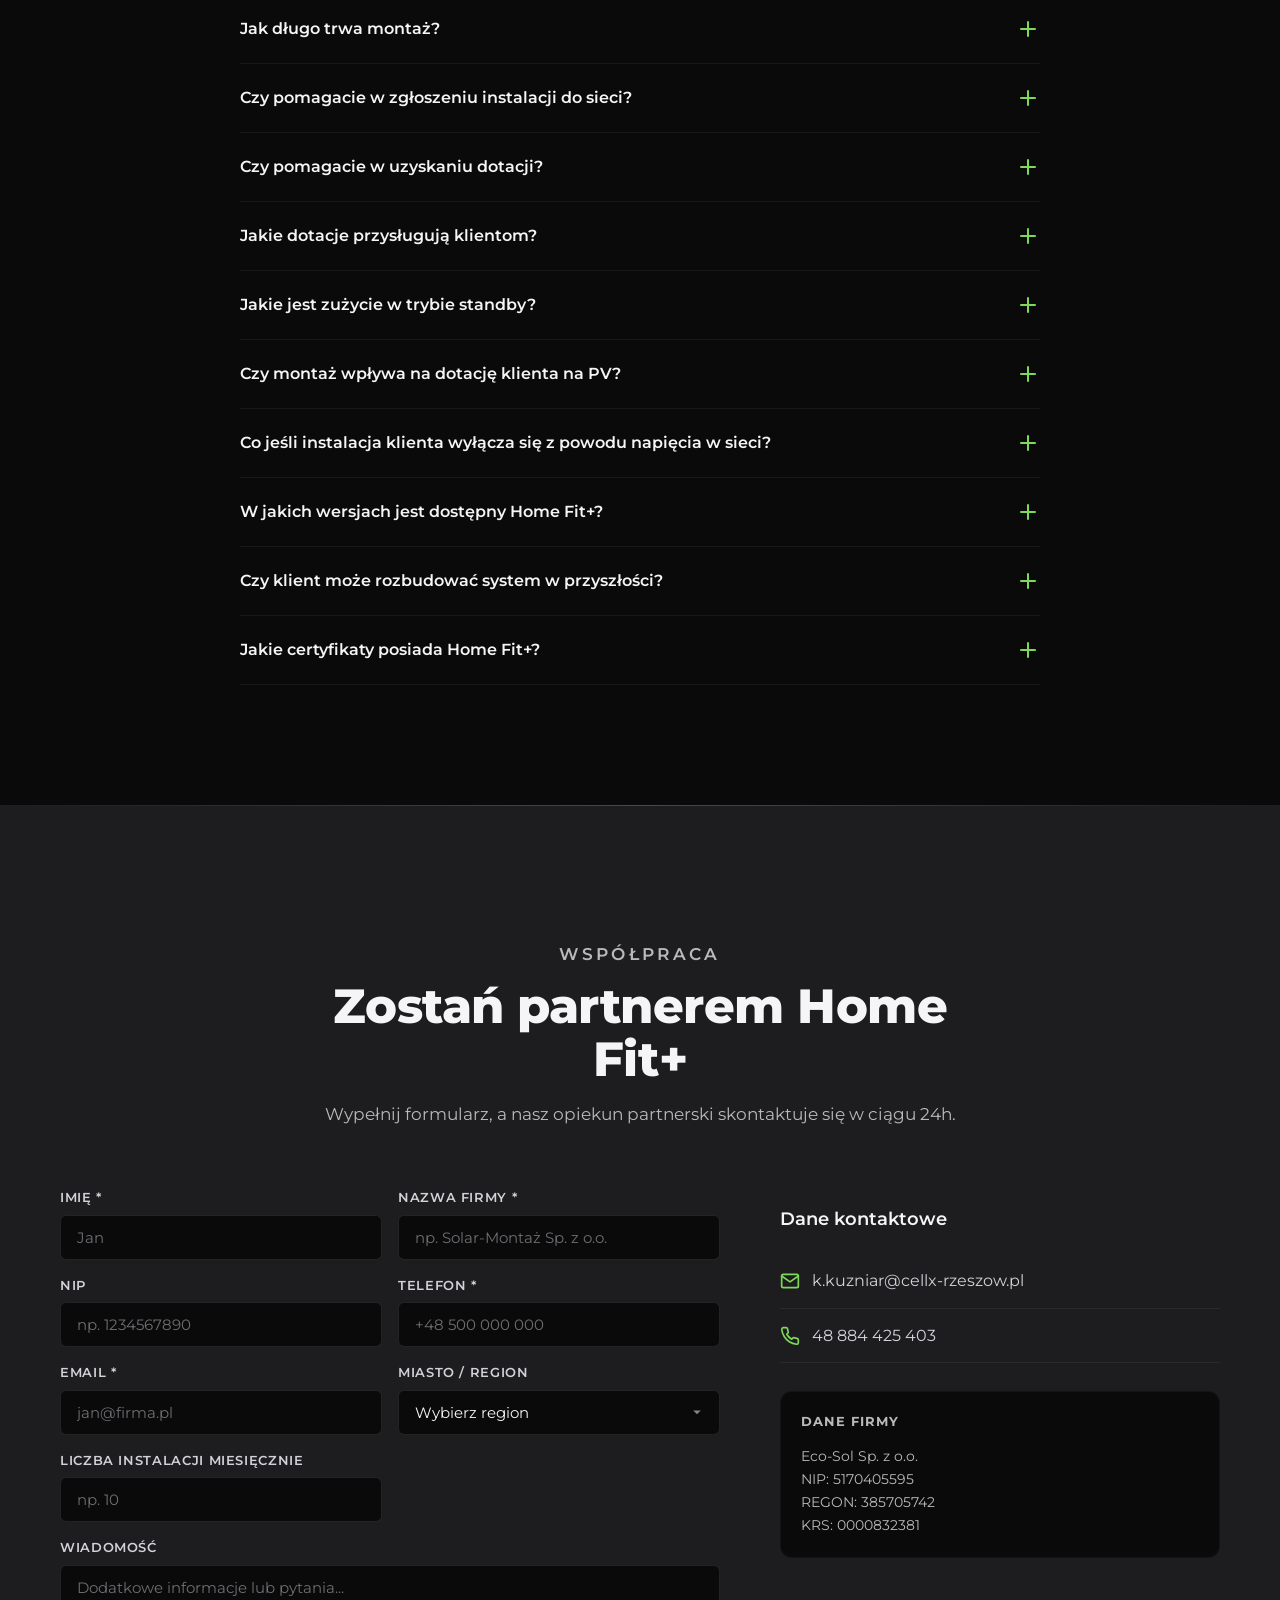
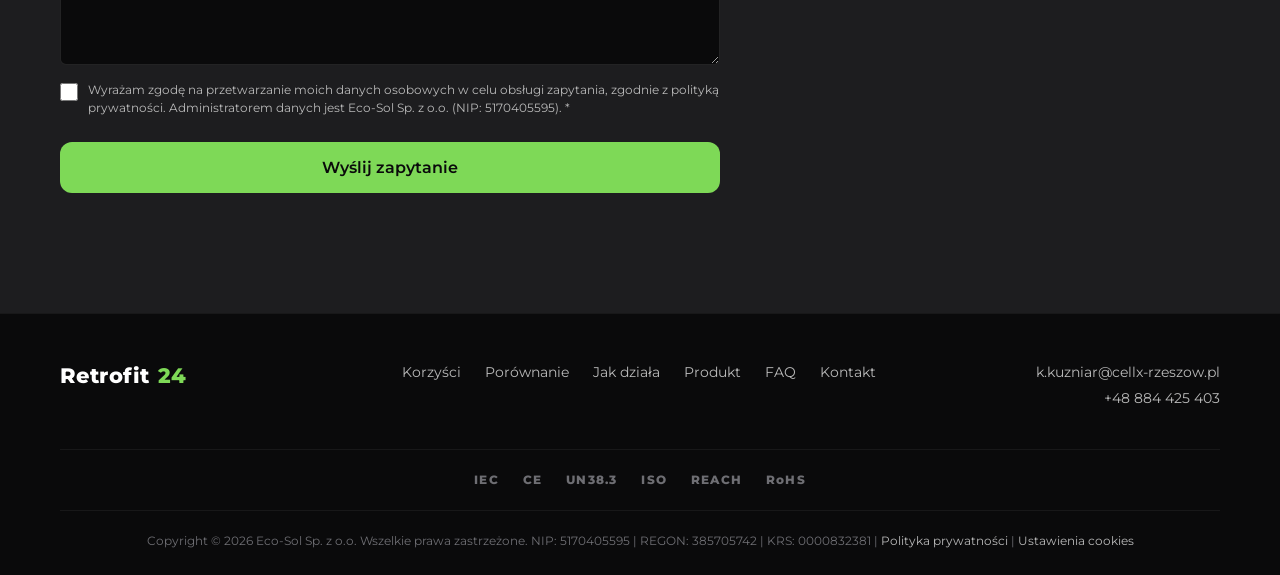
==== commit 7d01cc2a: "feat: add SVG favicon with RetroFit24 branding Co-Authored-By: Claude <noreply@anthropic.com>" ====
--- a/index.html
+++ b/index.html
@@ -7,6 +7,7 @@
   <meta name="description" content="Home Fit+ — magazyn energii dla firm instalacyjnych PV na Podkarpaciu. Montaż w 2h, ok. 5 200 zł taniej niż hybryda, 4 instalacje dziennie. Szukamy partnerów: Rzeszów, Przemyśl, Krosno, Stalowa Wola, Mielec, Tarnobrzeg.">
   <meta name="robots" content="index, follow">
   <link rel="canonical" href="https://retrofit24.pl/">
+  <link rel="icon" type="image/svg+xml" href="/favicon.svg">
 
   <!-- Open Graph -->
   <meta property="og:title" content="Home Fit+ — Magazyn energii dla instalatorów PV">
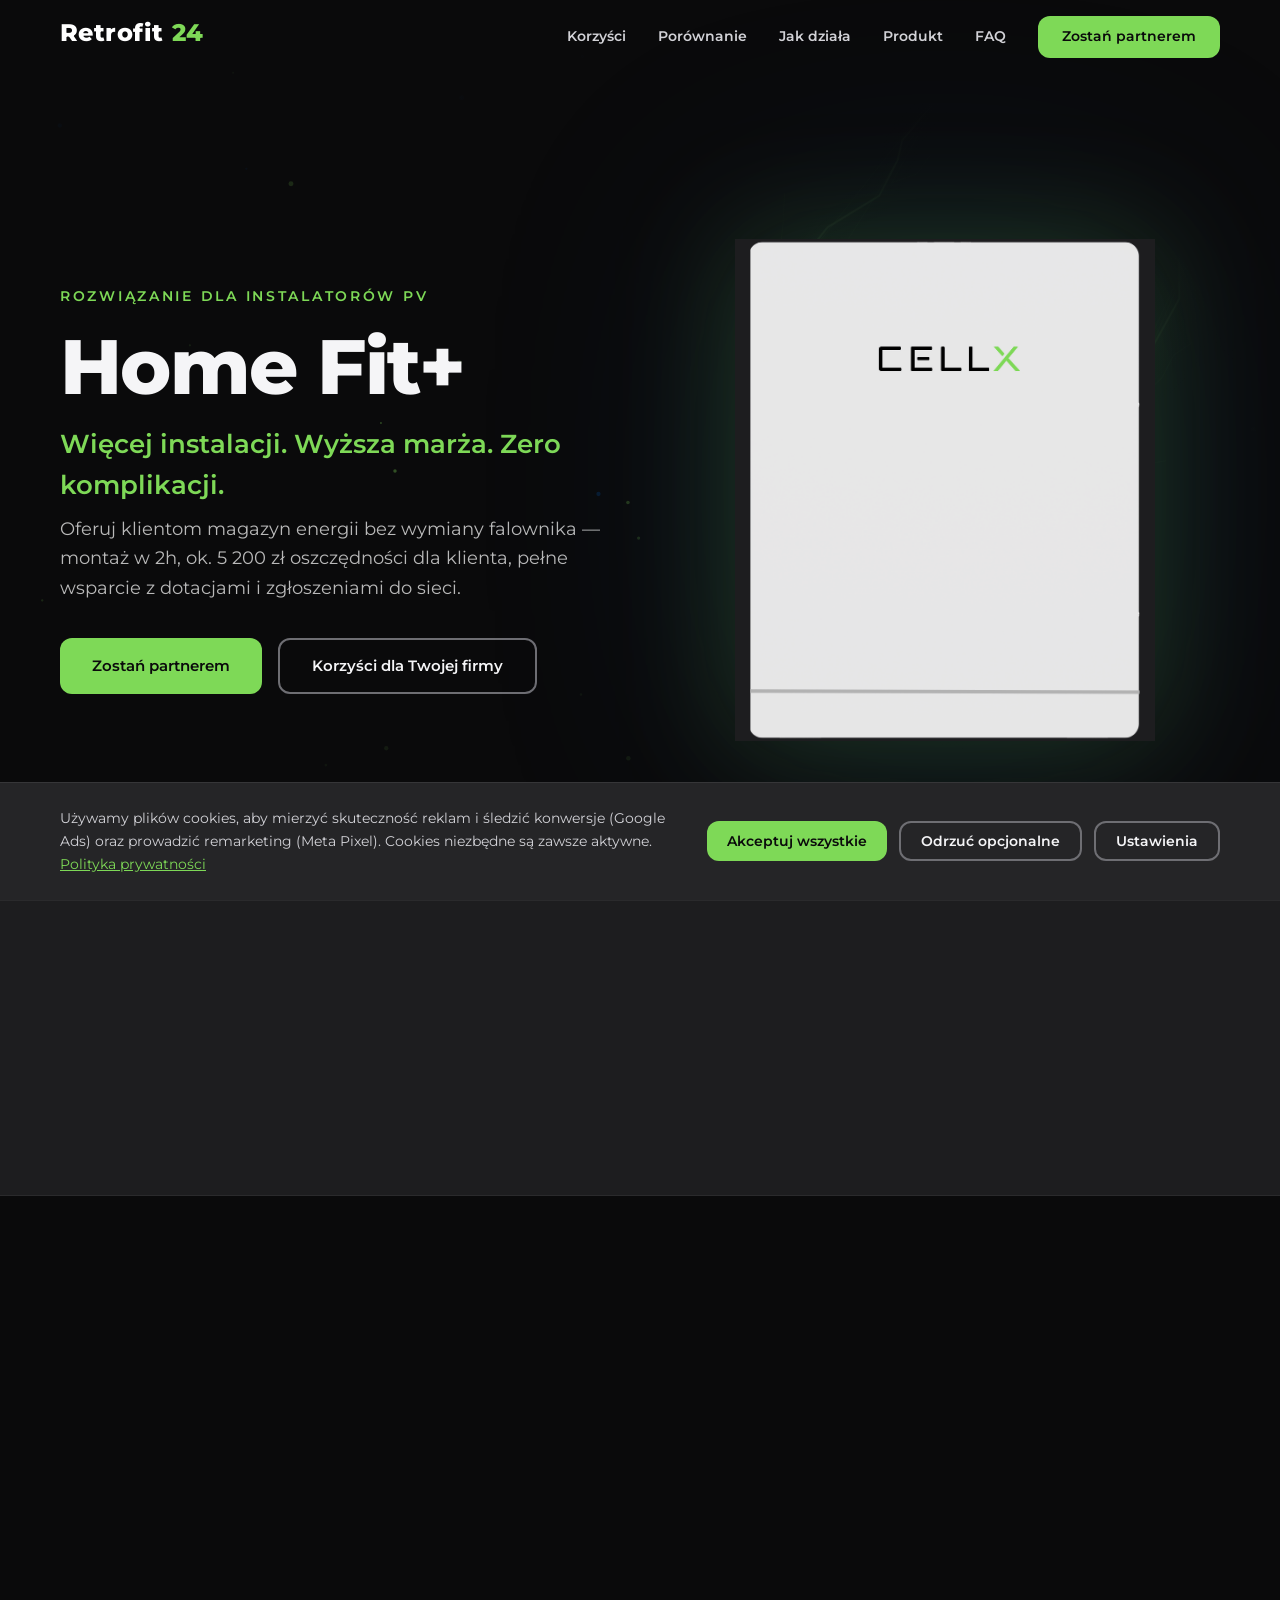
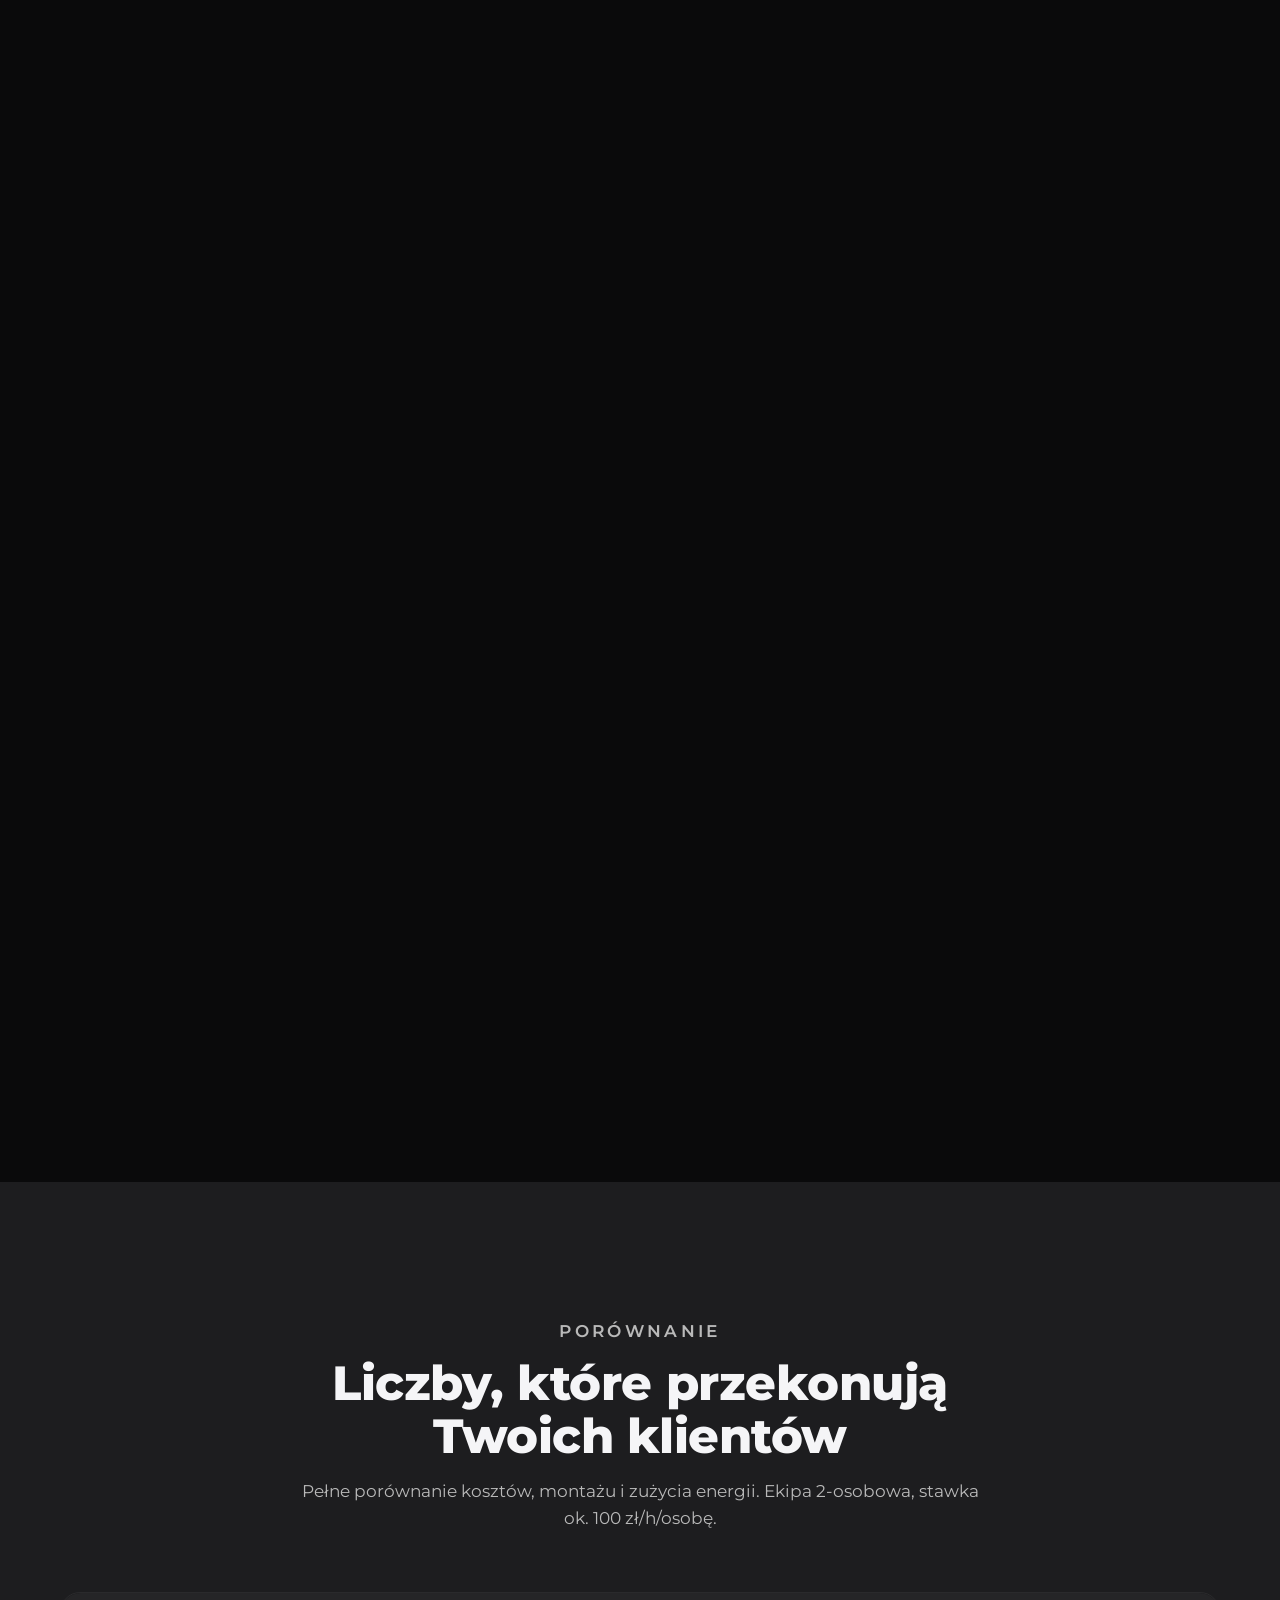
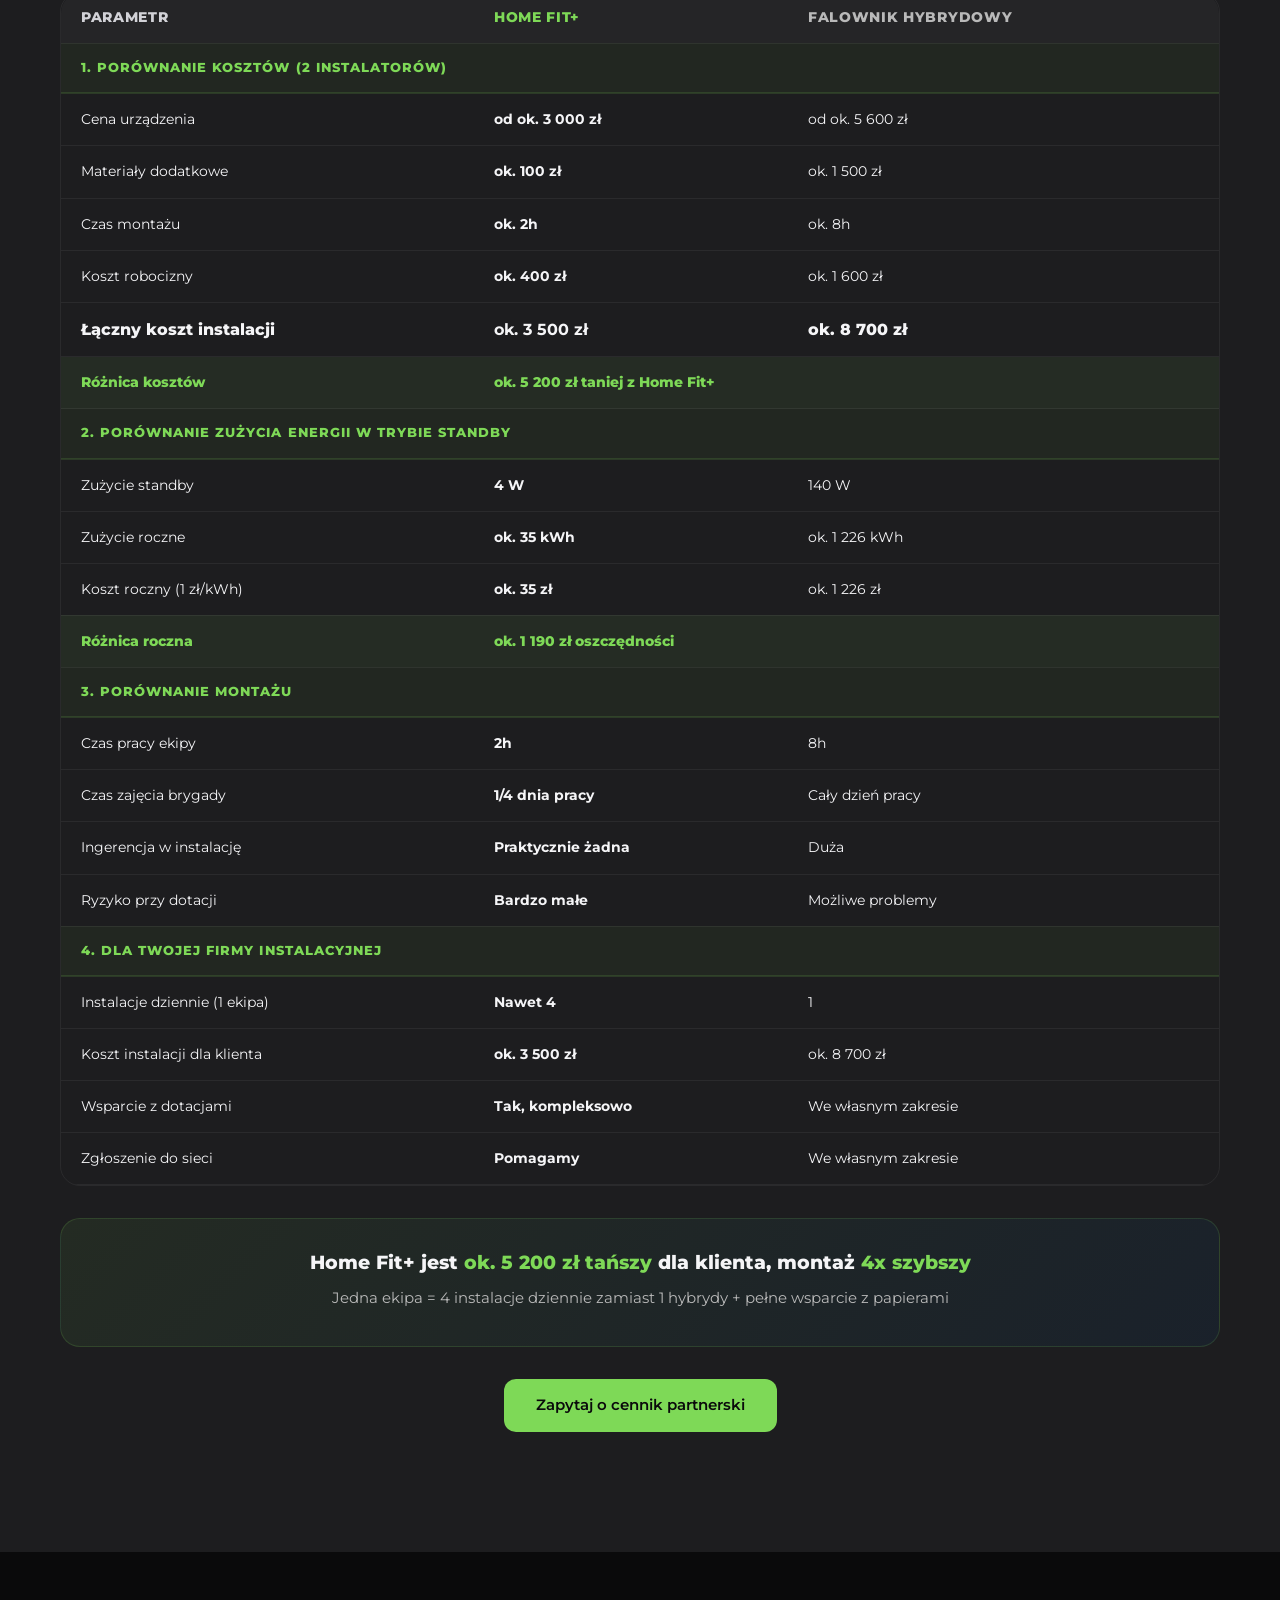
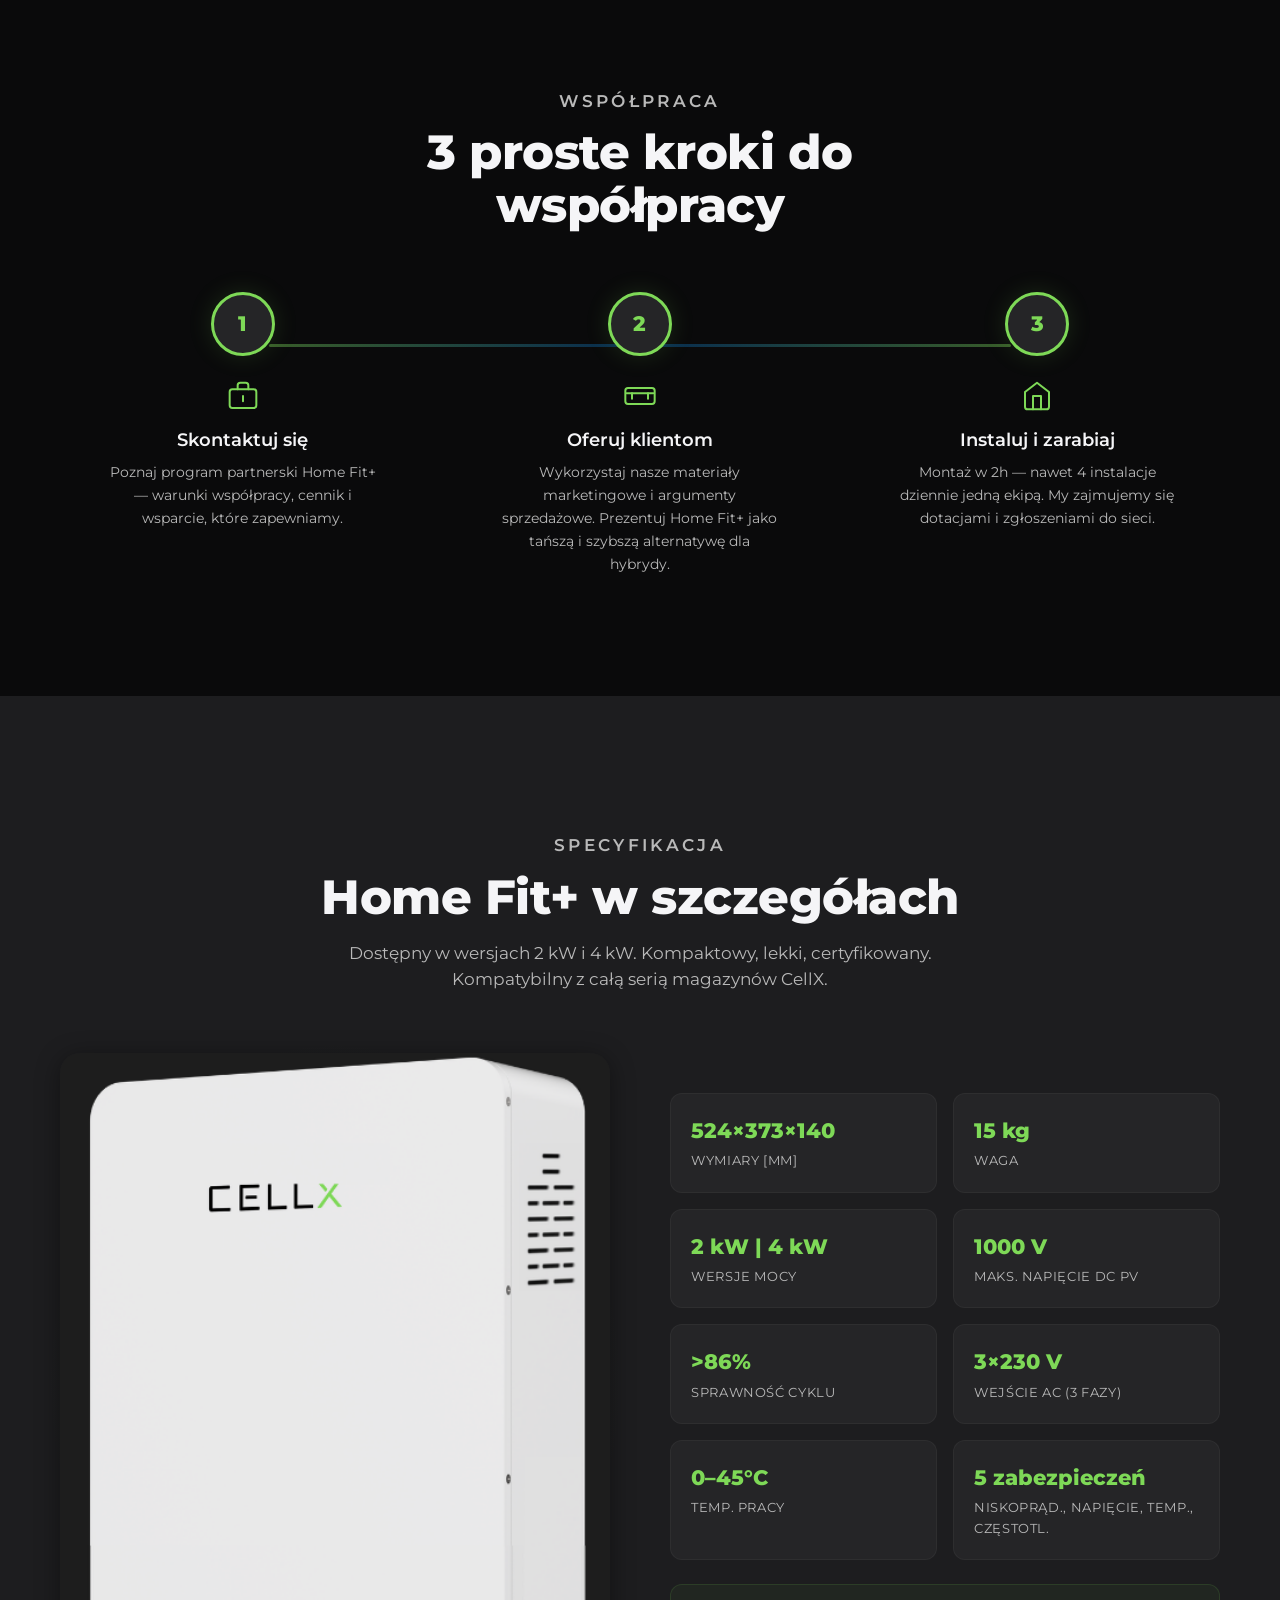
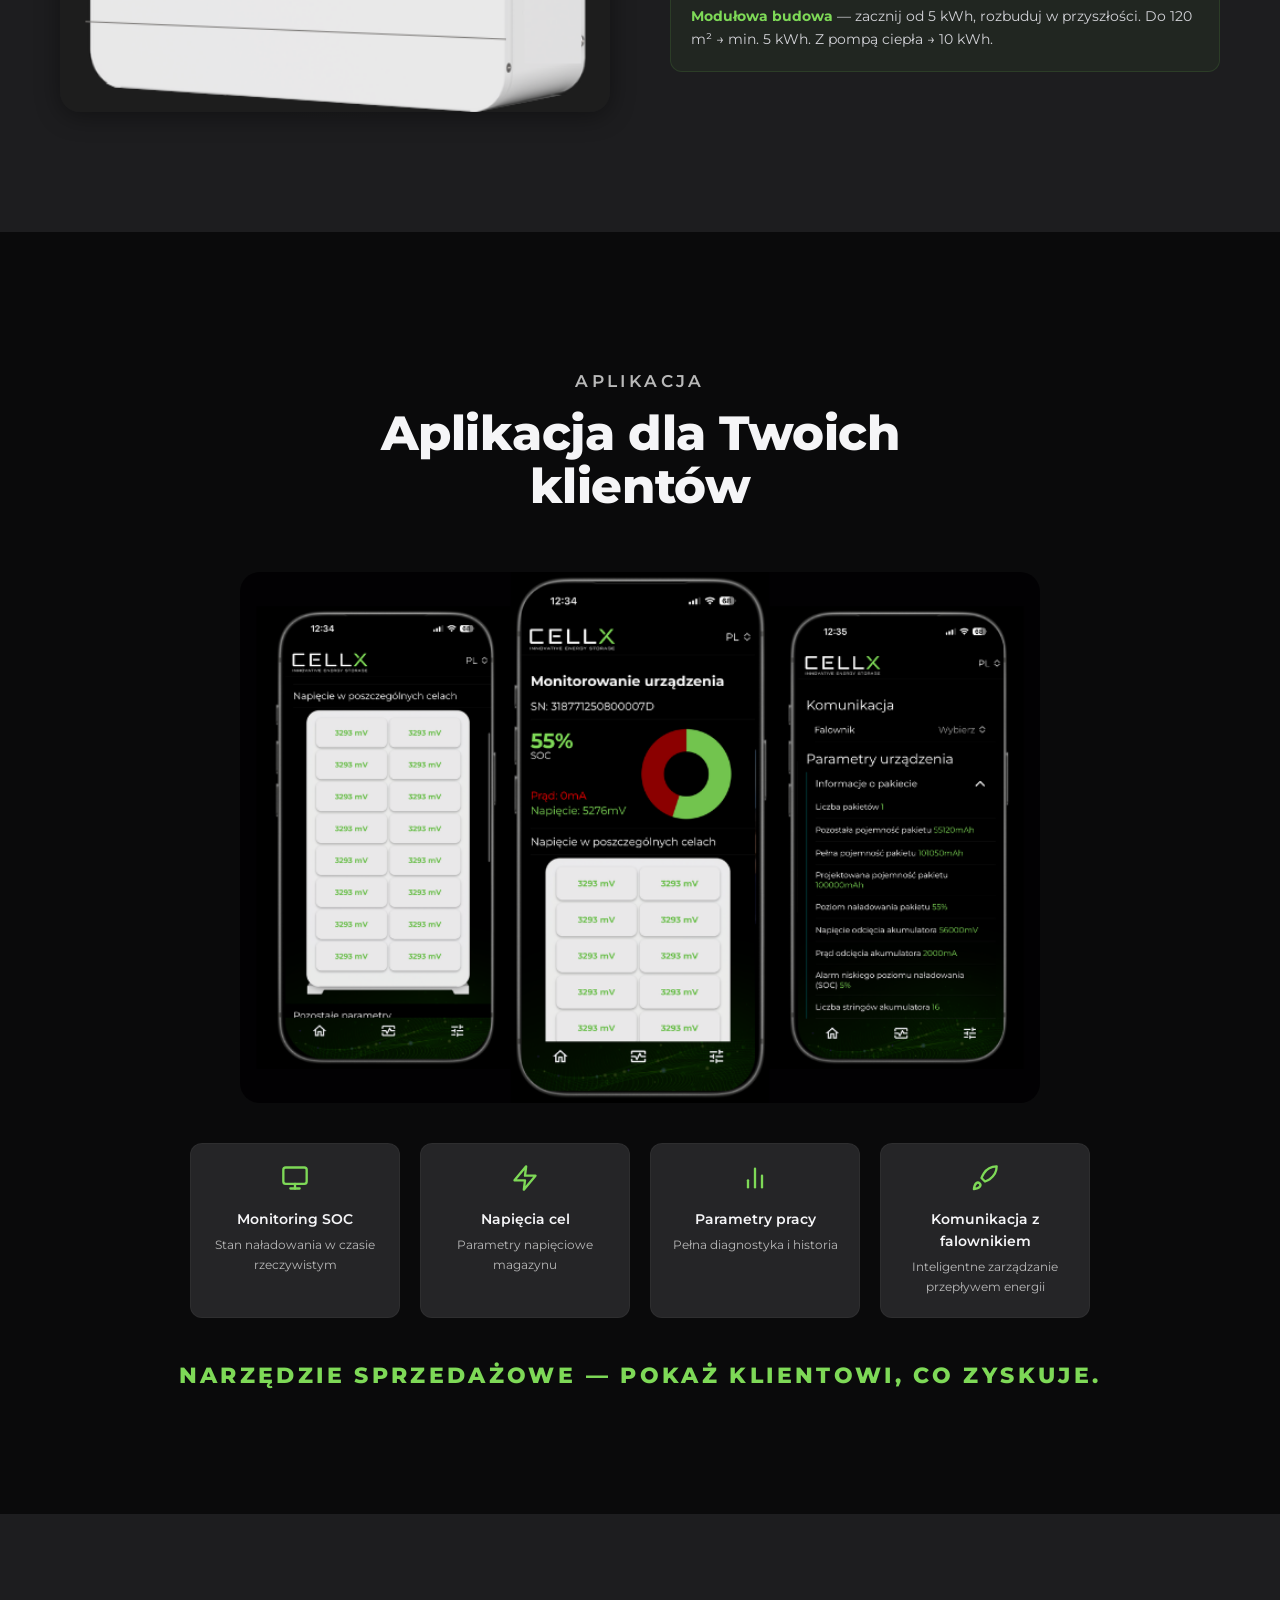
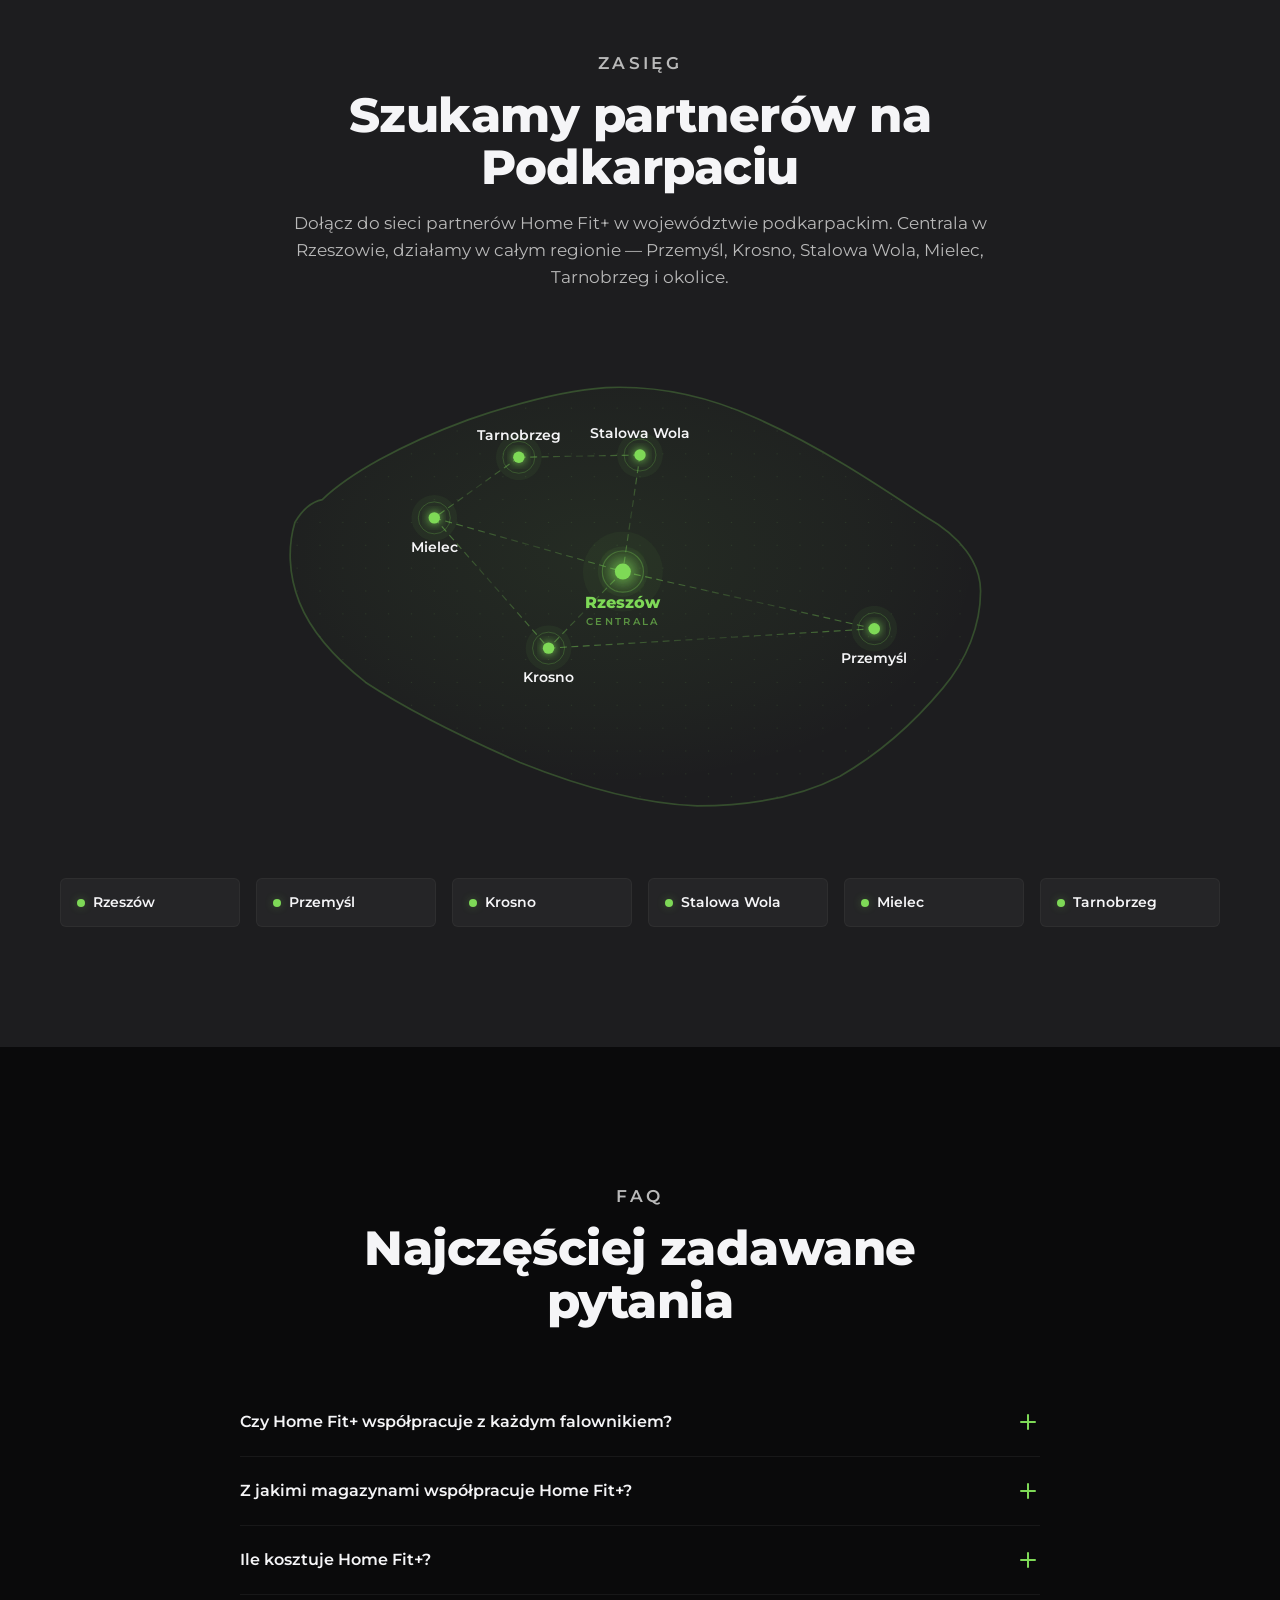
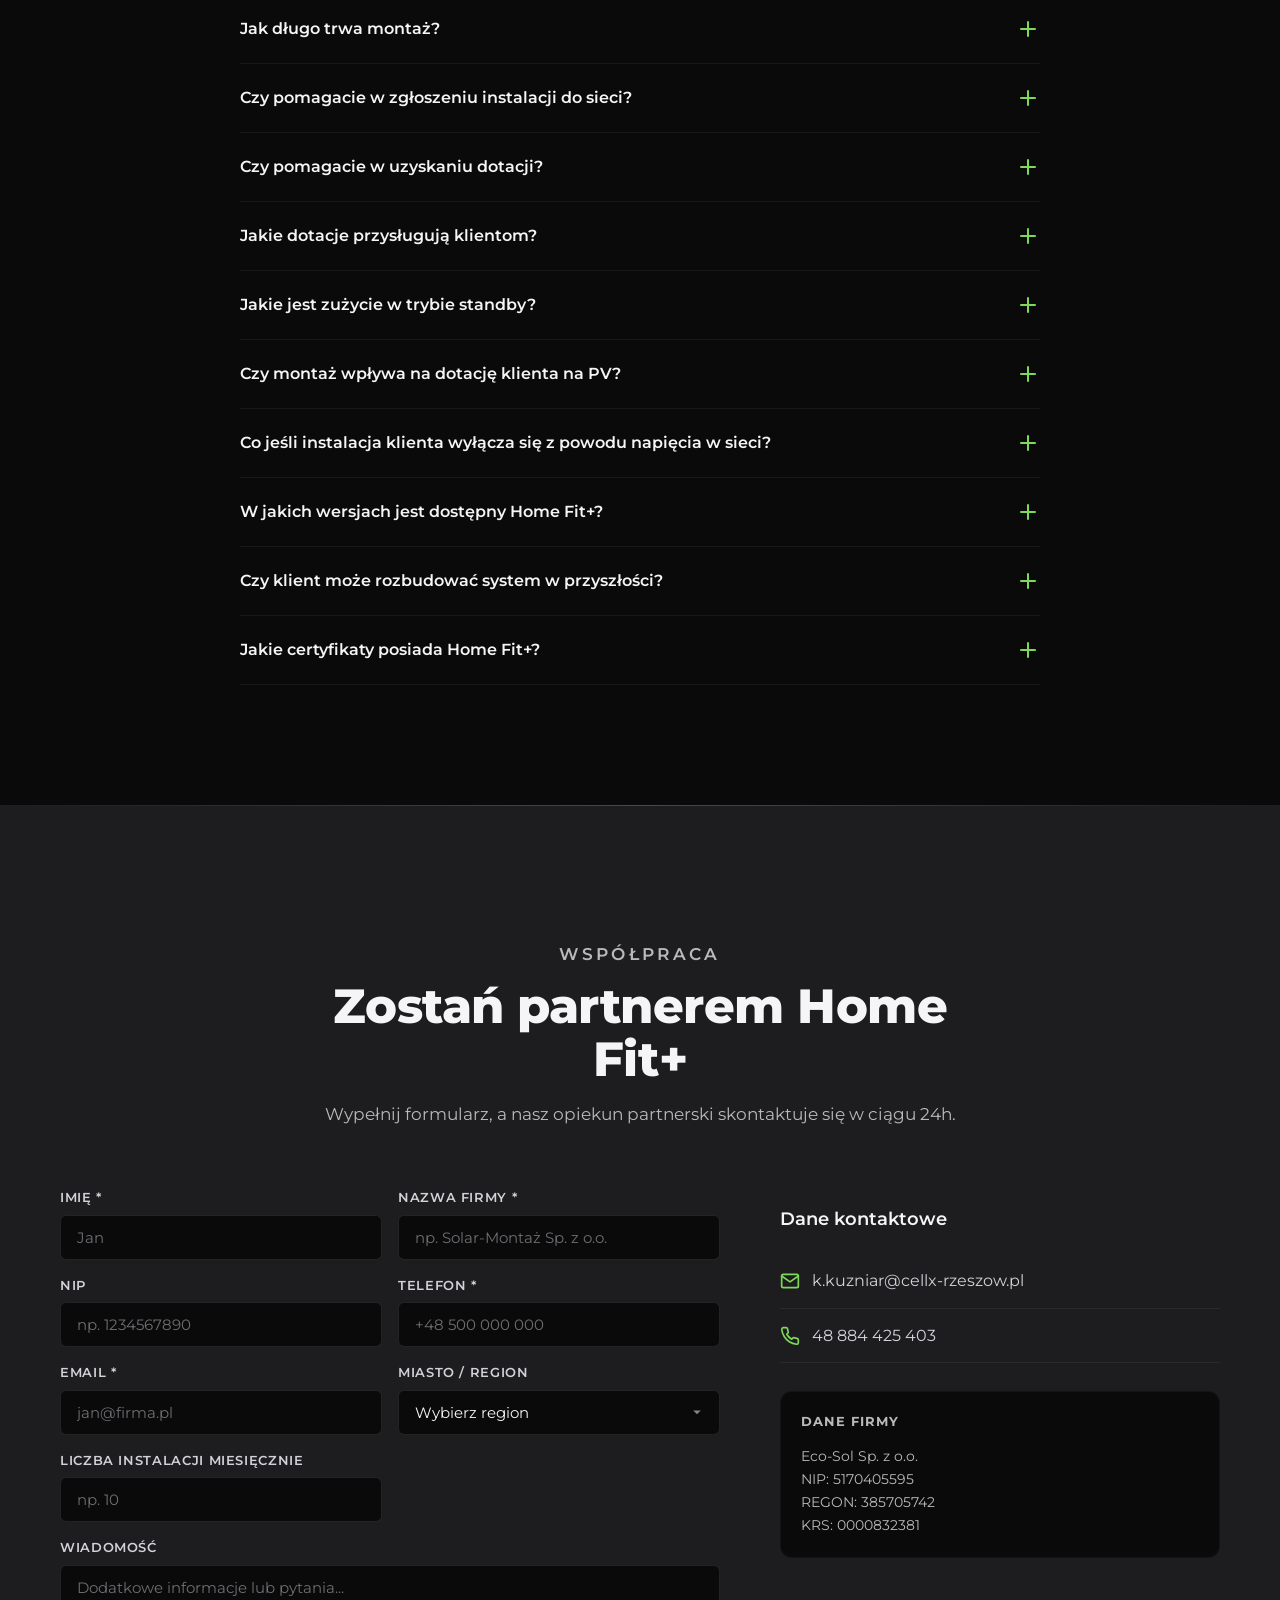
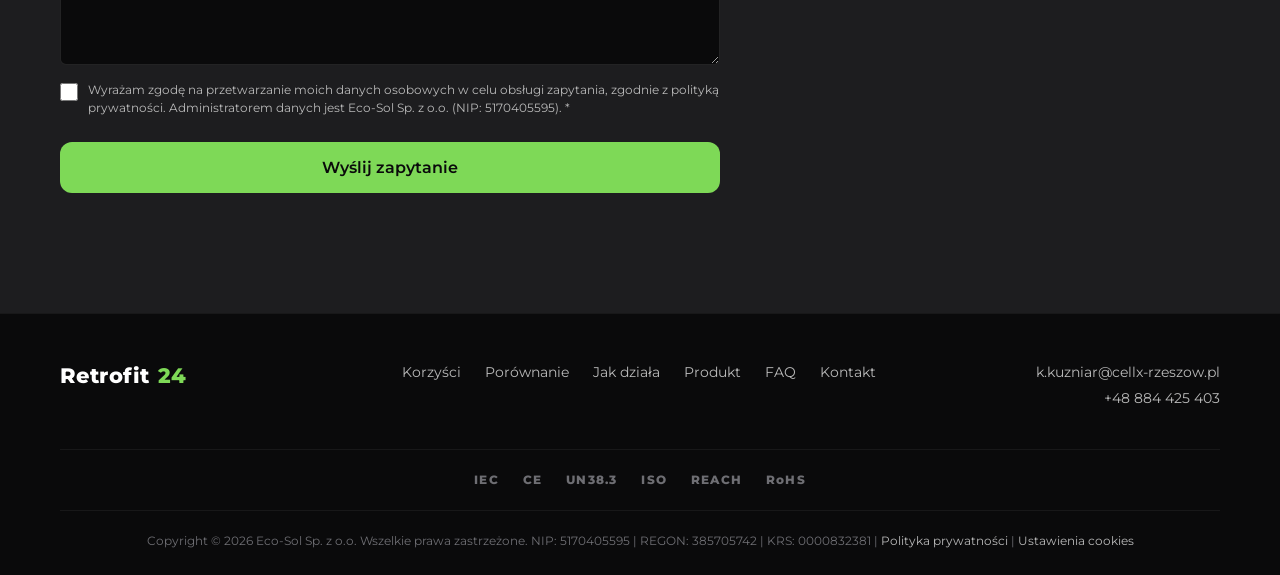
==== commit a258dc65: "feat: set GTM container ID to GTM-NS999GV4 Replace placeholder GTM-XXXXXXX with actual container ID " ====
--- a/index.html
+++ b/index.html
@@ -239,12 +239,12 @@
   new Date().getTime(),event:'gtm.js'});var f=d.getElementsByTagName(s)[0],
   j=d.createElement(s),dl=l!='dataLayer'?'&l='+l:'';j.async=true;j.src=
   'https://www.googletagmanager.com/gtm.js?id='+i+dl;f.parentNode.insertBefore(j,f);
-  })(window,document,'script','dataLayer','GTM-XXXXXXX');</script>
+  })(window,document,'script','dataLayer','GTM-NS999GV4');</script>
   <!-- End Google Tag Manager -->
 </head>
 <body>
 <!-- Google Tag Manager (noscript) -->
-<noscript><iframe src="https://www.googletagmanager.com/ns.html?id=GTM-XXXXXXX"
+<noscript><iframe src="https://www.googletagmanager.com/ns.html?id=GTM-NS999GV4"
 height="0" width="0" style="display:none;visibility:hidden"></iframe></noscript>
 <!-- End Google Tag Manager (noscript) -->
 
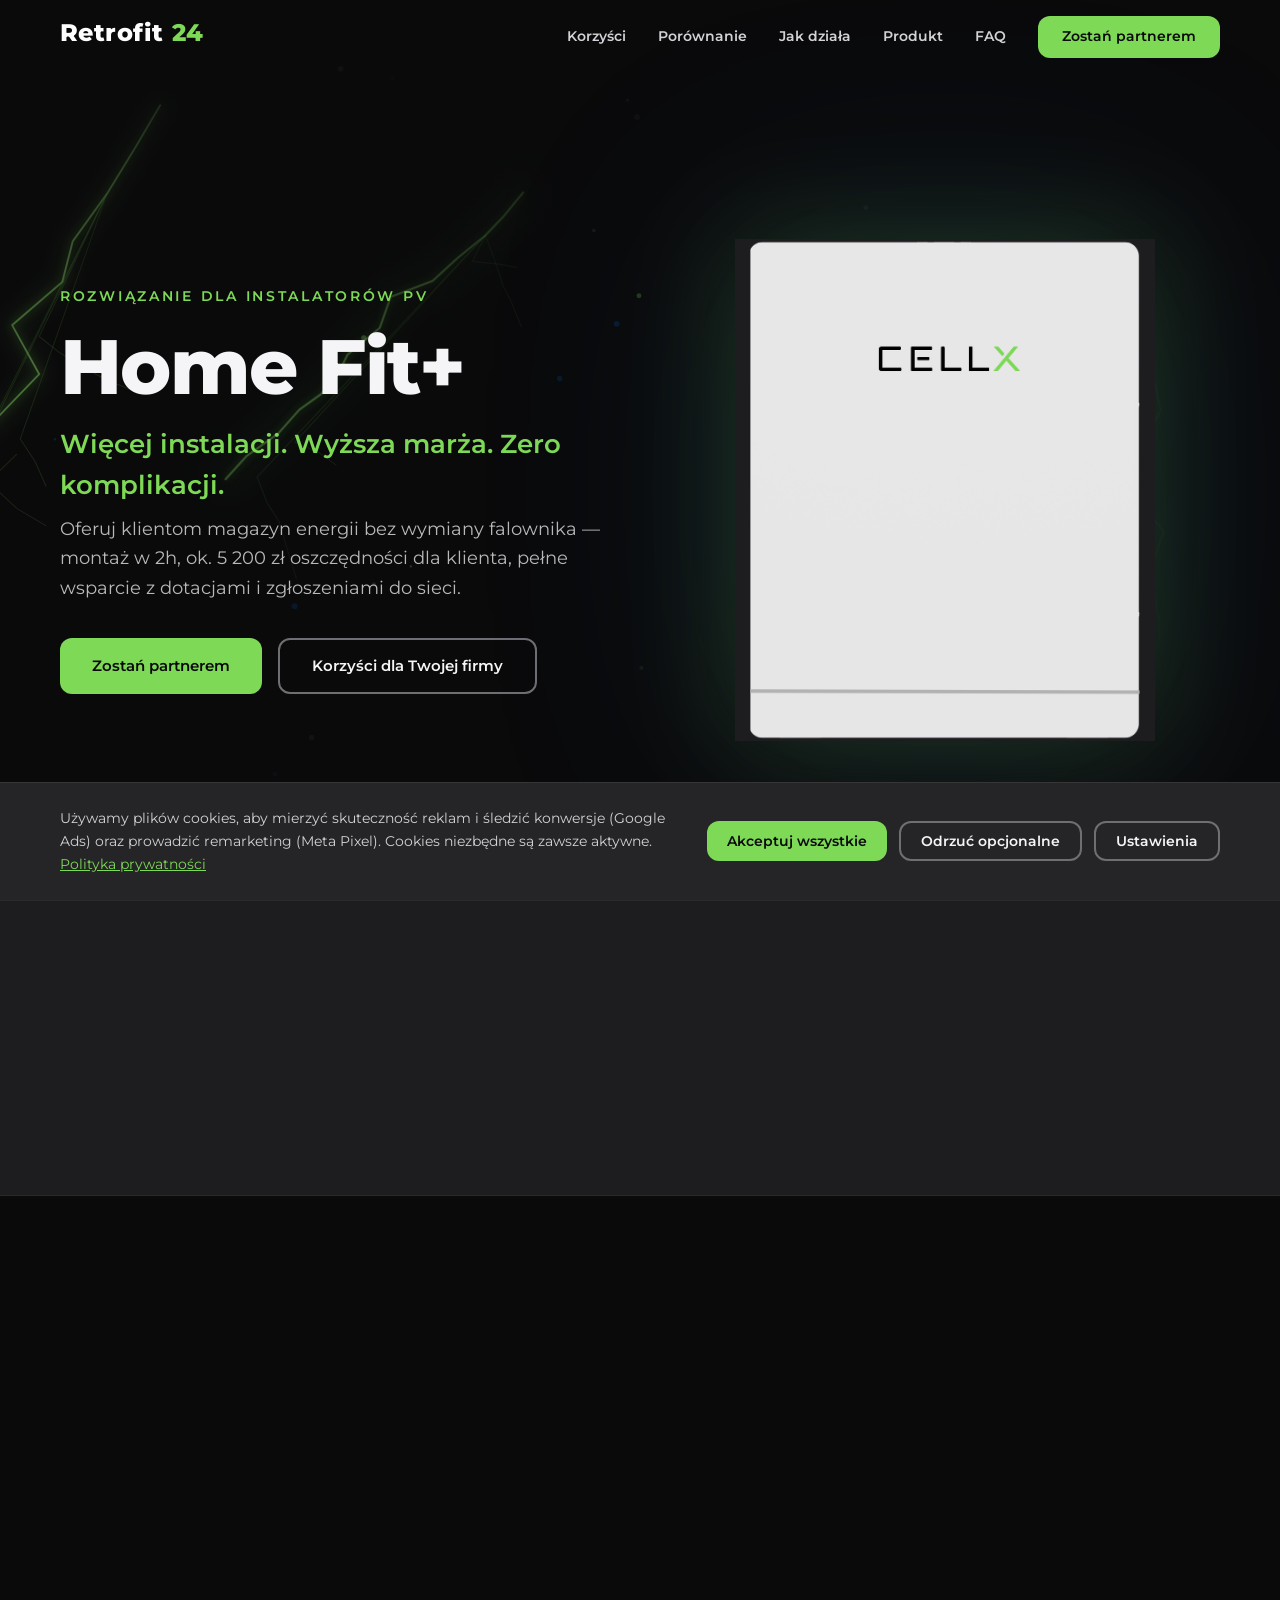
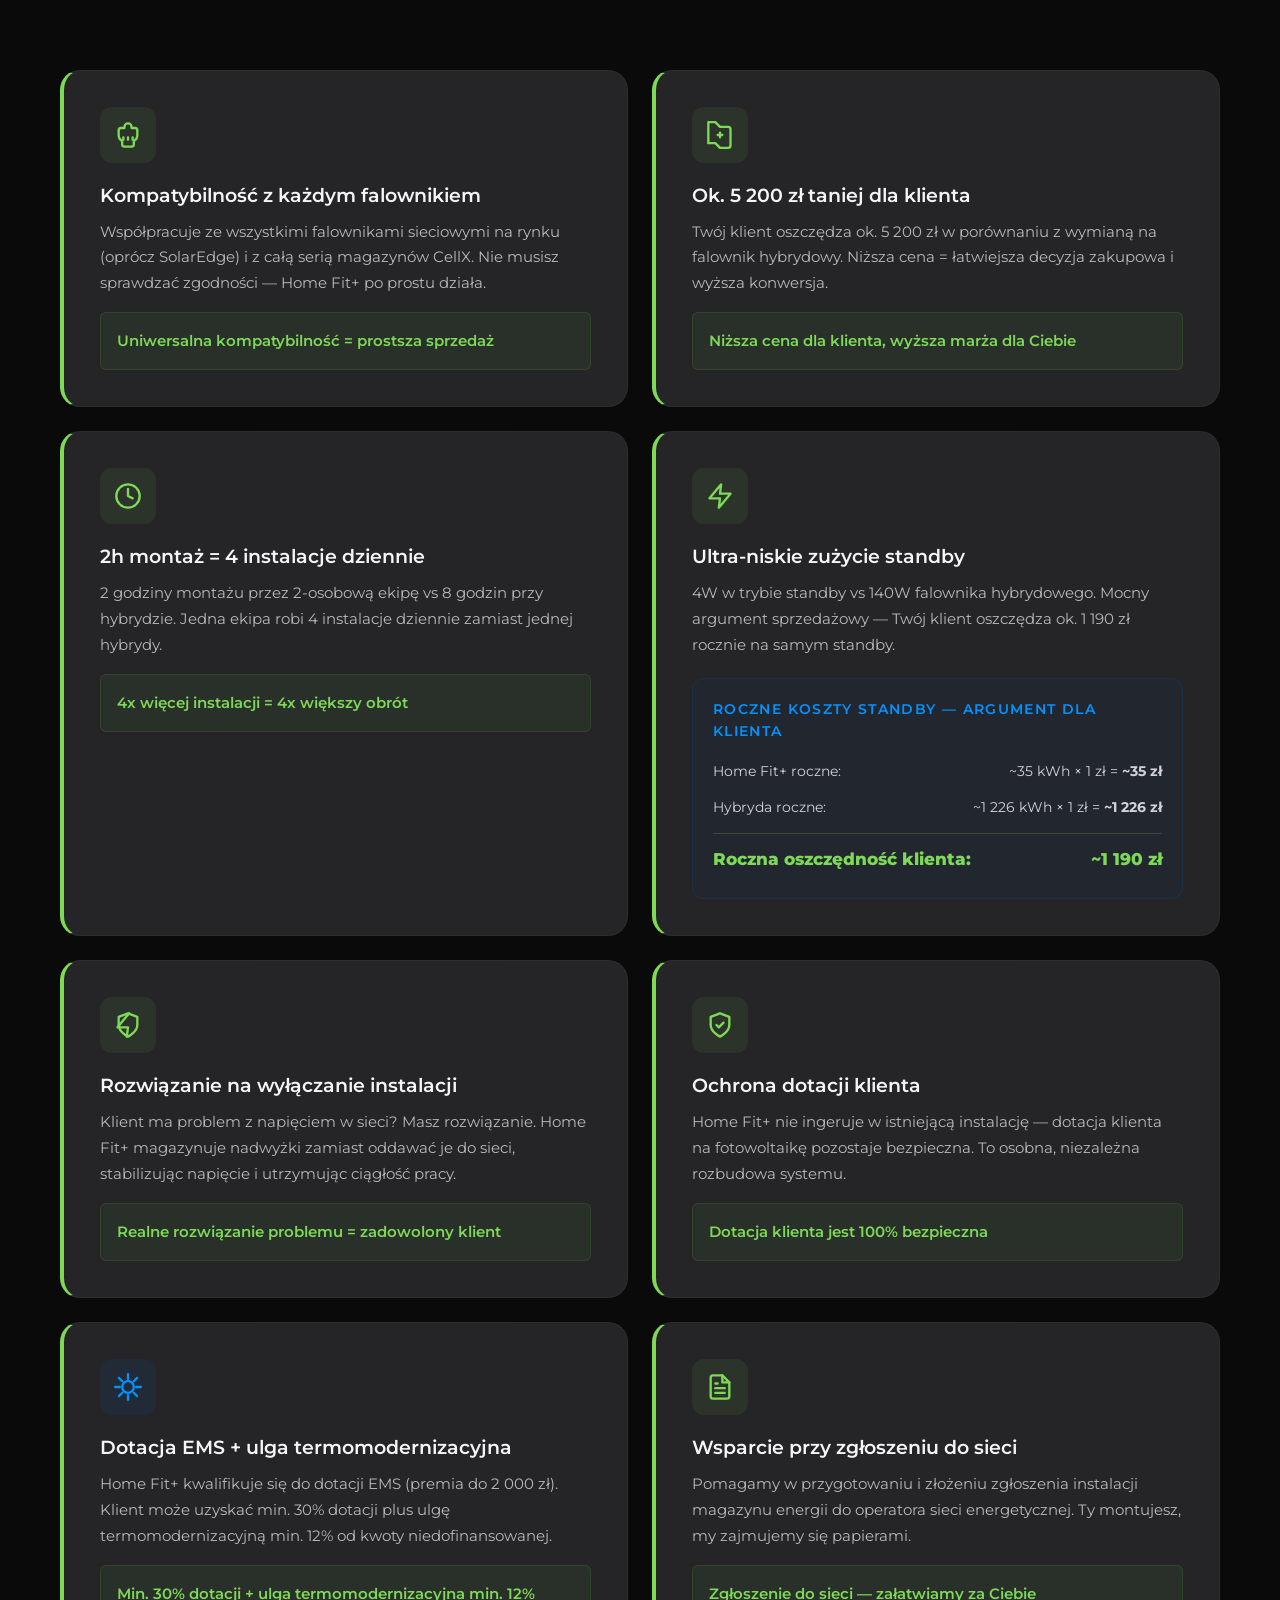
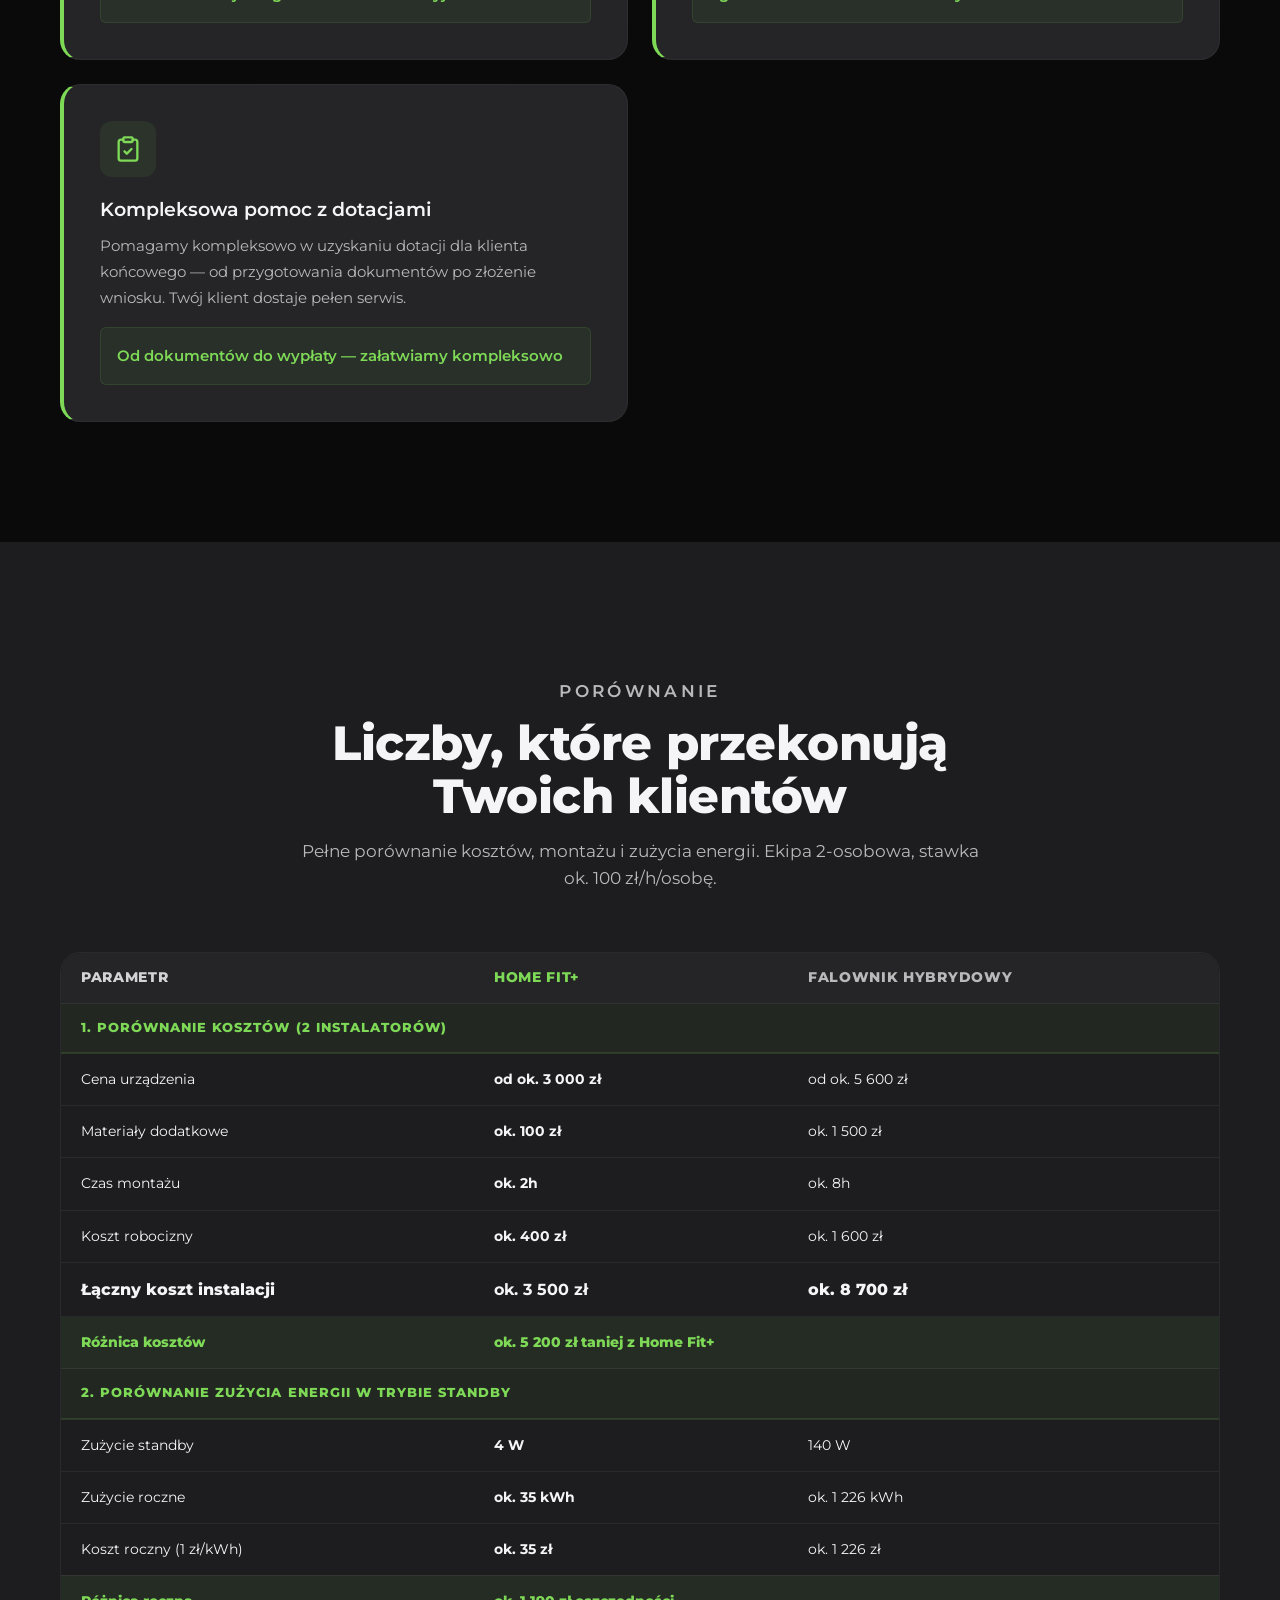
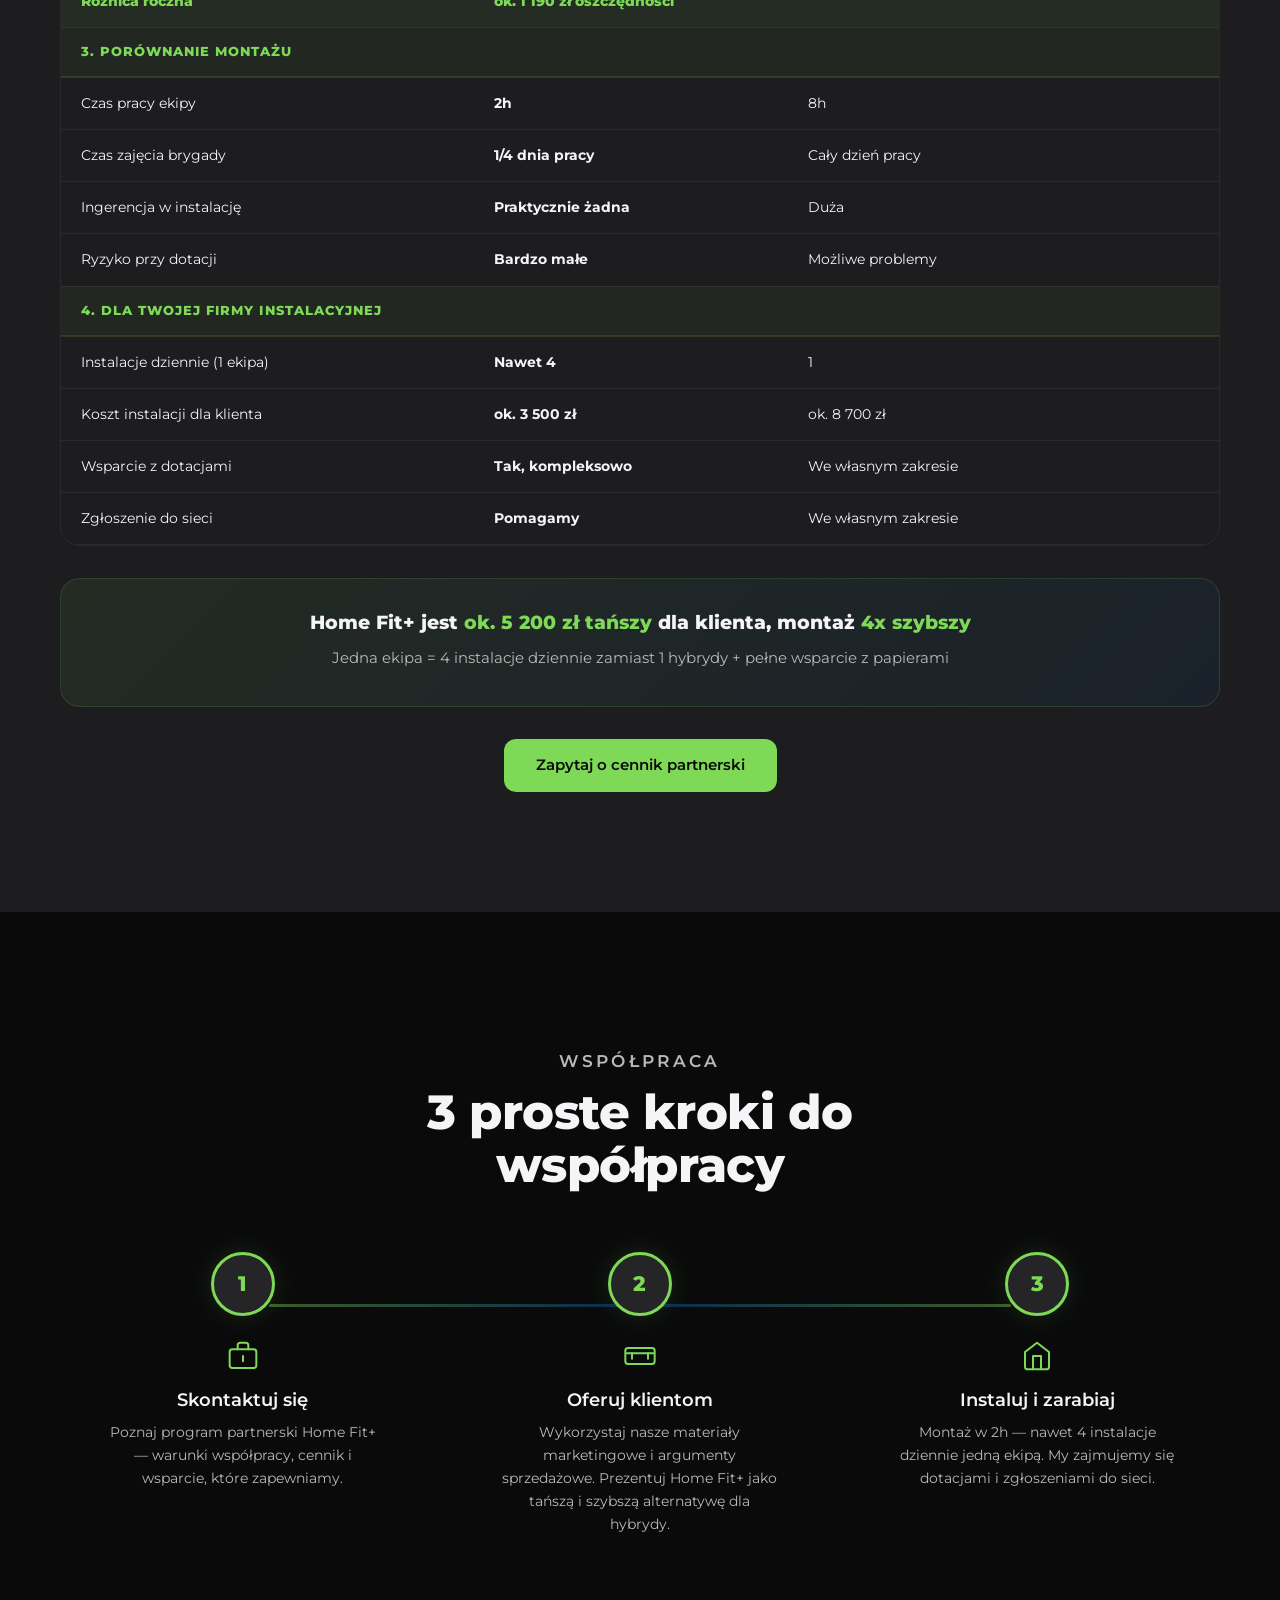
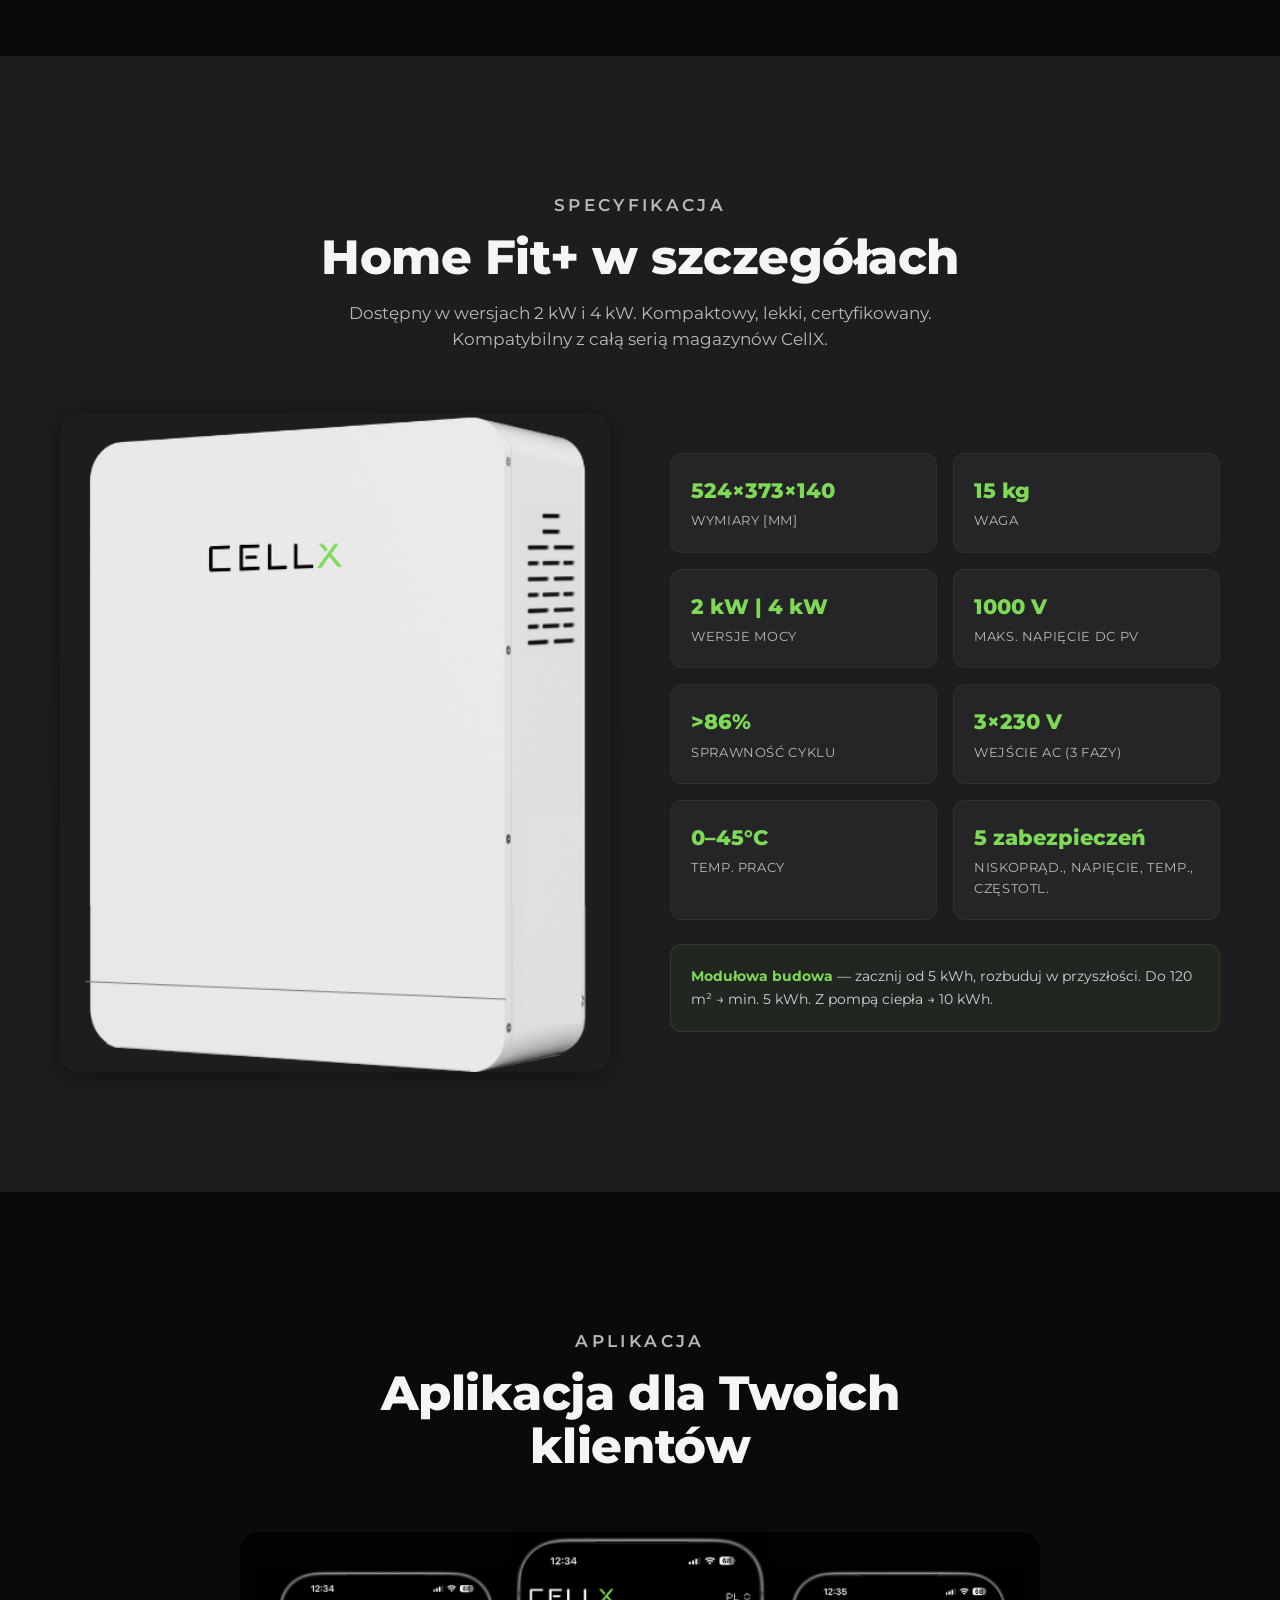
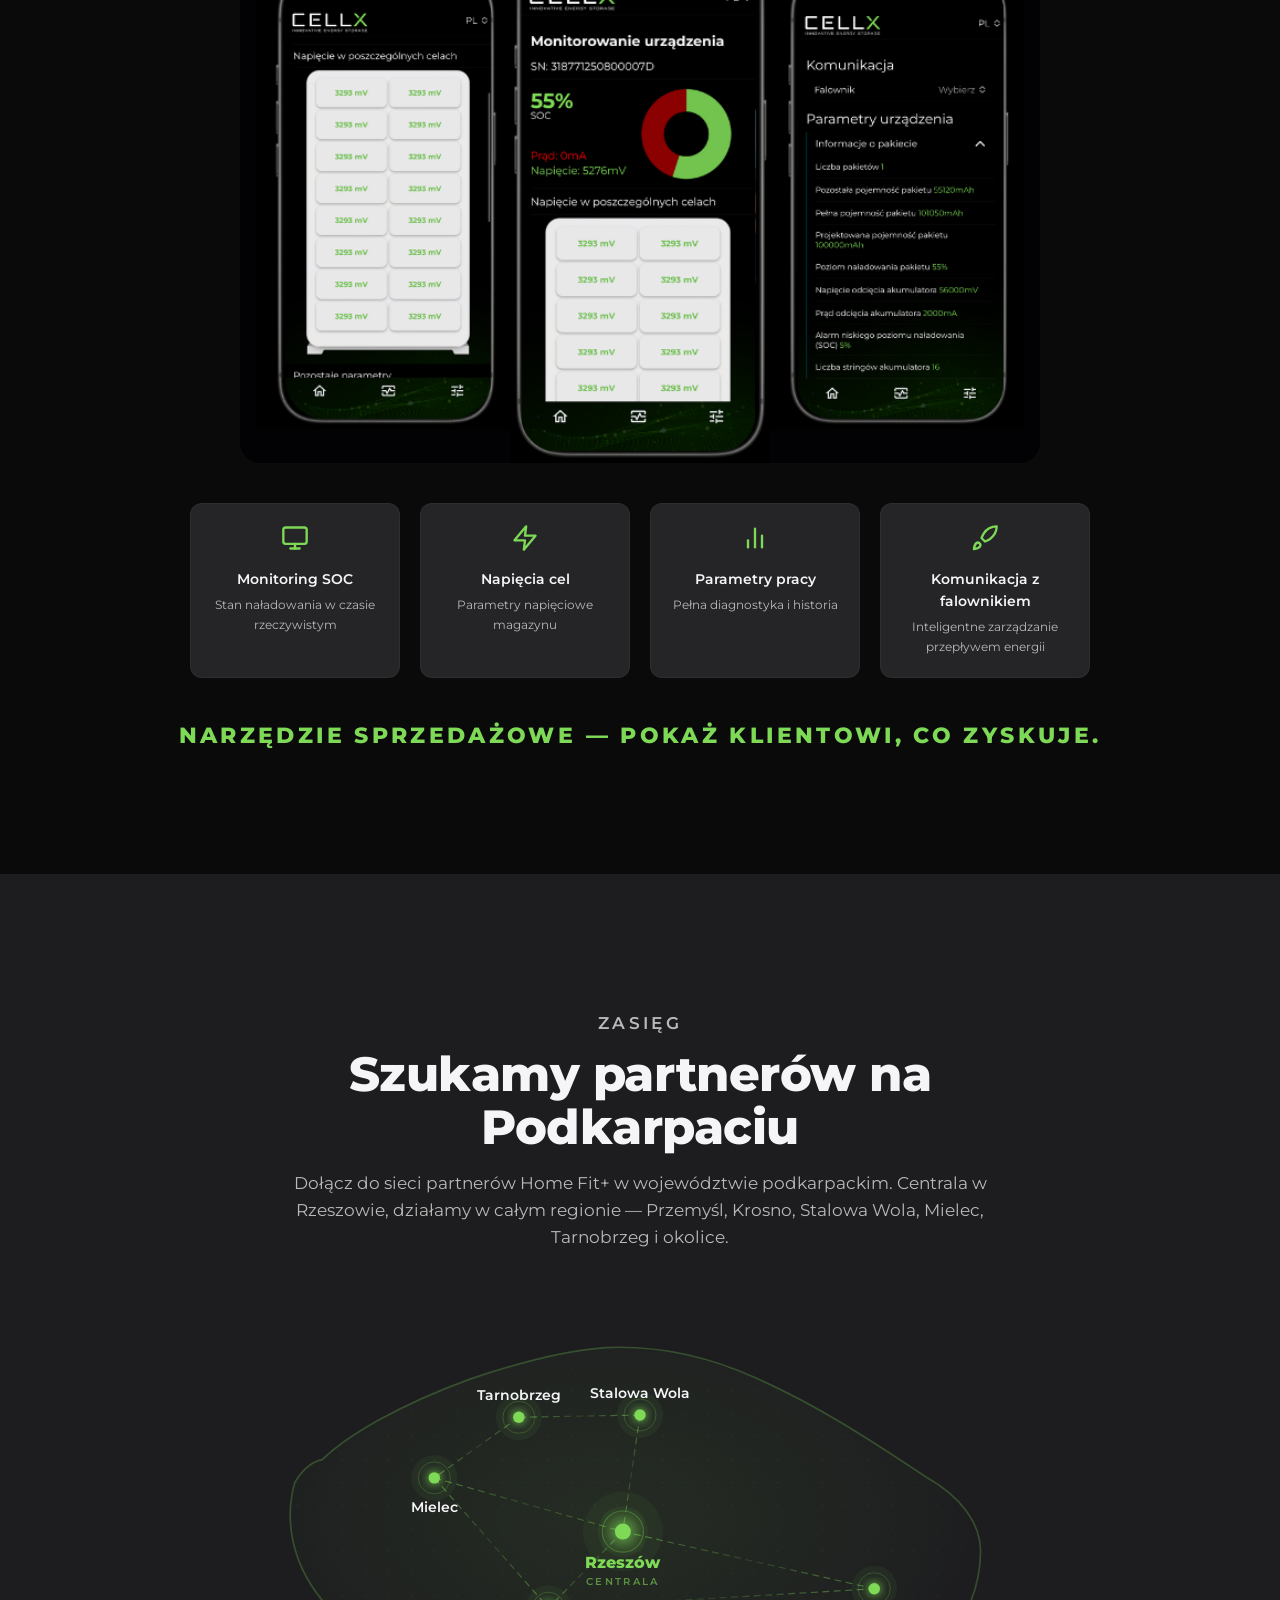
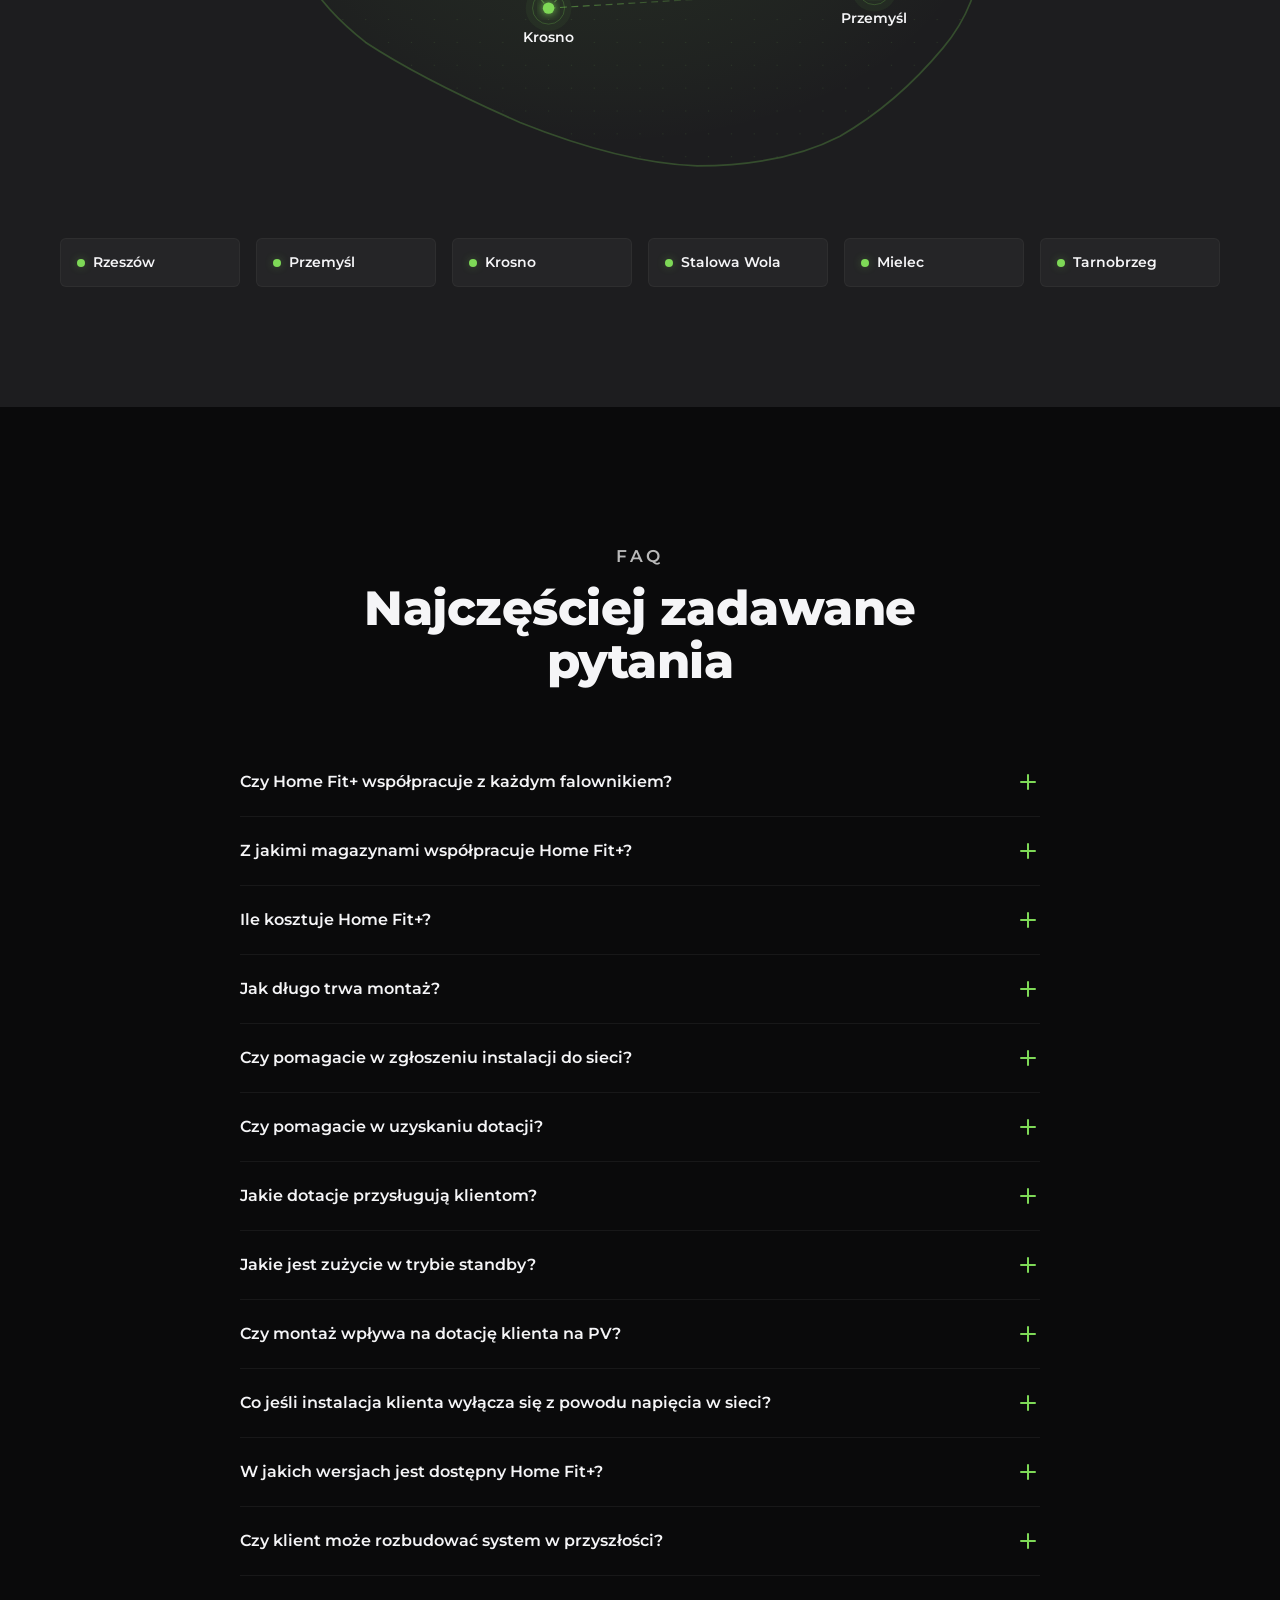
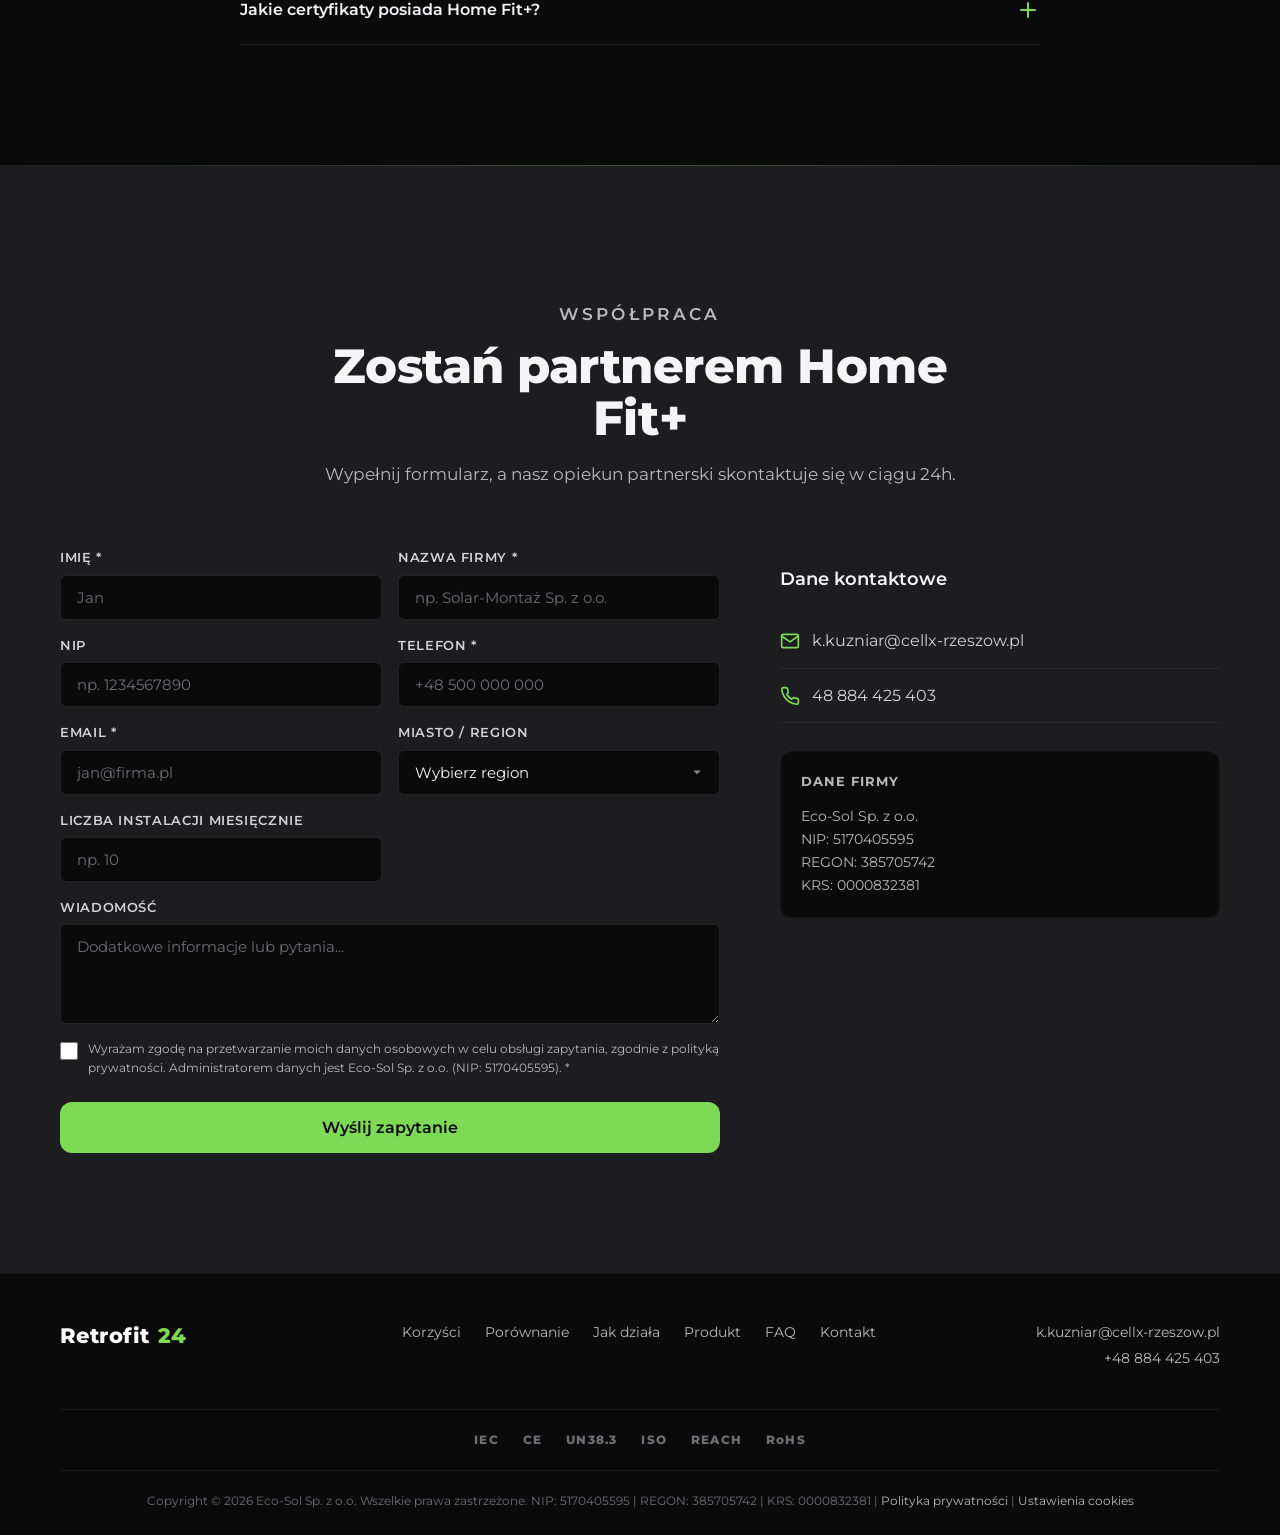
==== commit cf704df4: "feat: add product explainer section and Polski Produkt badge Add "Co to jest / Jak działa" section b" ====
--- a/index.html
+++ b/index.html
@@ -354,6 +354,49 @@
         <svg viewBox="0 0 24 24"><path d="M9 12l2 2 4-4m6 2a9 9 0 11-18 0 9 9 0 0118 0z" stroke="currentColor" fill="none" stroke-width="2"/></svg>
         RoHS
       </span>
+      <span class="cert-item cert-item--flag">
+        <svg viewBox="0 0 20 14" width="20" height="14" aria-label="Flaga Polski">
+          <rect width="20" height="7" fill="#fff"/>
+          <rect y="7" width="20" height="7" fill="#dc143c"/>
+        </svg>
+        Polski Produkt
+      </span>
+    </div>
+  </div>
+</section>
+
+<!-- ========== CO TO JEST / JAK DZIAŁA ========== -->
+<section class="product-explainer section" id="co-to-jest">
+  <div class="container">
+    <!-- Część A: Co to jest -->
+    <div class="section-header reveal">
+      <p class="eyebrow">Co to jest Retrofit Home Fit+</p>
+      <h2>System zarządzania energią dla istniejących instalacji PV</h2>
+    </div>
+    <div class="explainer-definition reveal">
+      <p>Retrofit Home Fit+ to system zarządzania energią, który integruje falownik sieciowy z&nbsp;magazynem energii, umożliwiając rozbudowę istniejącej instalacji fotowoltaicznej <strong>bez konieczności wymiany falownika</strong>.</p>
+    </div>
+
+    <!-- Część B: Jak działa (3 karty procesowe) -->
+    <div class="explainer-how-header reveal">
+      <h3>Jak działa</h3>
+    </div>
+    <div class="explainer-steps">
+      <div class="explainer-step reveal">
+        <div class="explainer-step-number">1</div>
+        <h4>Sterowanie energią</h4>
+        <p>System Home Fit+ steruje procesem ładowania i&nbsp;rozładowania magazynu energii, dostosowując jego moc do bieżącego zapotrzebowania budynku.</p>
+      </div>
+      <div class="explainer-step reveal reveal-delay-1">
+        <div class="explainer-step-number">2</div>
+        <h4>Ładowanie po stronie AC</h4>
+        <p>Magazyn energii ładowany jest po stronie AC — zarówno z&nbsp;instalacji fotowoltaicznej, jak i&nbsp;z&nbsp;sieci elektroenergetycznej.</p>
+      </div>
+      <div class="explainer-step reveal reveal-delay-2">
+        <div class="explainer-step-number">3</div>
+        <h4>Rozładowanie do budynku</h4>
+        <p>Rozładowanie odbywa się poprzez współpracę z&nbsp;falownikiem sieciowym, który przekazuje energię do instalacji wewnętrznej budynku.</p>
+      </div>
     </div>
   </div>
 </section>
@@ -398,7 +441,7 @@
   <div class="container">
     <div class="section-header reveal">
       <p class="eyebrow">Korzyści dla Twojej firmy</p>
-      <h2>Dlaczego Home Fit+ w Twojej ofercie?</h2>
+      <h2>9 przewag, które daje Ci Home Fit+</h2>
       <p>Każda z tych korzyści to realna przewaga nad konkurencją i wyższy zysk z instalacji.</p>
     </div>
 
--- a/css/styles.css
+++ b/css/styles.css
@@ -433,6 +433,16 @@
   fill: var(--gray-600);
 }
 
+.cert-item--flag {
+  color: var(--gray-200);
+}
+
+.cert-item--flag svg {
+  fill: unset;
+  box-shadow: 0 0 0 1px rgba(255,255,255,0.15);
+  border-radius: 2px;
+}
+
 /* --- Section Common --- */
 .section {
   padding: var(--section-padding) 0;
@@ -513,6 +523,93 @@
 }
 
 .context-card p {
+  font-size: 0.9rem;
+  color: var(--gray-400);
+  line-height: 1.6;
+}
+
+/* --- Product Explainer (Co to jest / Jak działa) --- */
+.product-explainer {
+  background: var(--black-deep);
+  padding-bottom: 40px;
+}
+
+.explainer-definition {
+  max-width: 780px;
+  margin: 0 auto 48px;
+  padding: 28px 32px;
+  background: var(--black-card);
+  border-left: 4px solid var(--green);
+  border-radius: var(--radius-md);
+  border-top: 1px solid rgba(255,255,255,0.04);
+  border-right: 1px solid rgba(255,255,255,0.04);
+  border-bottom: 1px solid rgba(255,255,255,0.04);
+}
+
+.explainer-definition p {
+  font-size: 1.05rem;
+  color: var(--gray-200);
+  line-height: 1.7;
+  text-align: center;
+}
+
+.explainer-definition strong {
+  color: var(--green);
+}
+
+.explainer-how-header {
+  text-align: center;
+  margin-bottom: 36px;
+}
+
+.explainer-how-header h3 {
+  font-size: clamp(1.3rem, 2.5vw, 1.8rem);
+  font-weight: var(--fw-bold);
+}
+
+.explainer-steps {
+  display: grid;
+  grid-template-columns: repeat(3, 1fr);
+  gap: 24px;
+}
+
+.explainer-step {
+  background: var(--black-card);
+  border-radius: var(--radius-lg);
+  padding: 32px 28px;
+  text-align: center;
+  border: 1px solid rgba(255,255,255,0.04);
+  transition: all var(--transition-medium);
+}
+
+.explainer-step:hover {
+  background: var(--black-card-hover);
+  box-shadow: var(--shadow-glow-green);
+  transform: translateY(-4px);
+}
+
+.explainer-step-number {
+  width: 48px;
+  height: 48px;
+  border-radius: 50%;
+  border: 3px solid var(--green);
+  display: flex;
+  align-items: center;
+  justify-content: center;
+  margin: 0 auto 20px;
+  font-size: 1.2rem;
+  font-weight: var(--fw-bold);
+  color: var(--green);
+  box-shadow: 0 0 20px rgba(126,217,87,0.12);
+}
+
+.explainer-step h4 {
+  font-size: 1.05rem;
+  font-weight: var(--fw-semi);
+  margin-bottom: 10px;
+}
+
+.explainer-step p {
   font-size: 0.9rem;
   color: var(--gray-400);
   line-height: 1.6;
@@ -1534,6 +1631,10 @@
 
   .context-cards { grid-template-columns: 1fr; }
 
+  .explainer-steps { grid-template-columns: 1fr; }
+
+  .explainer-definition p { padding: 0; }
+
   .steps-grid {
     grid-template-columns: 1fr;
     gap: 40px;
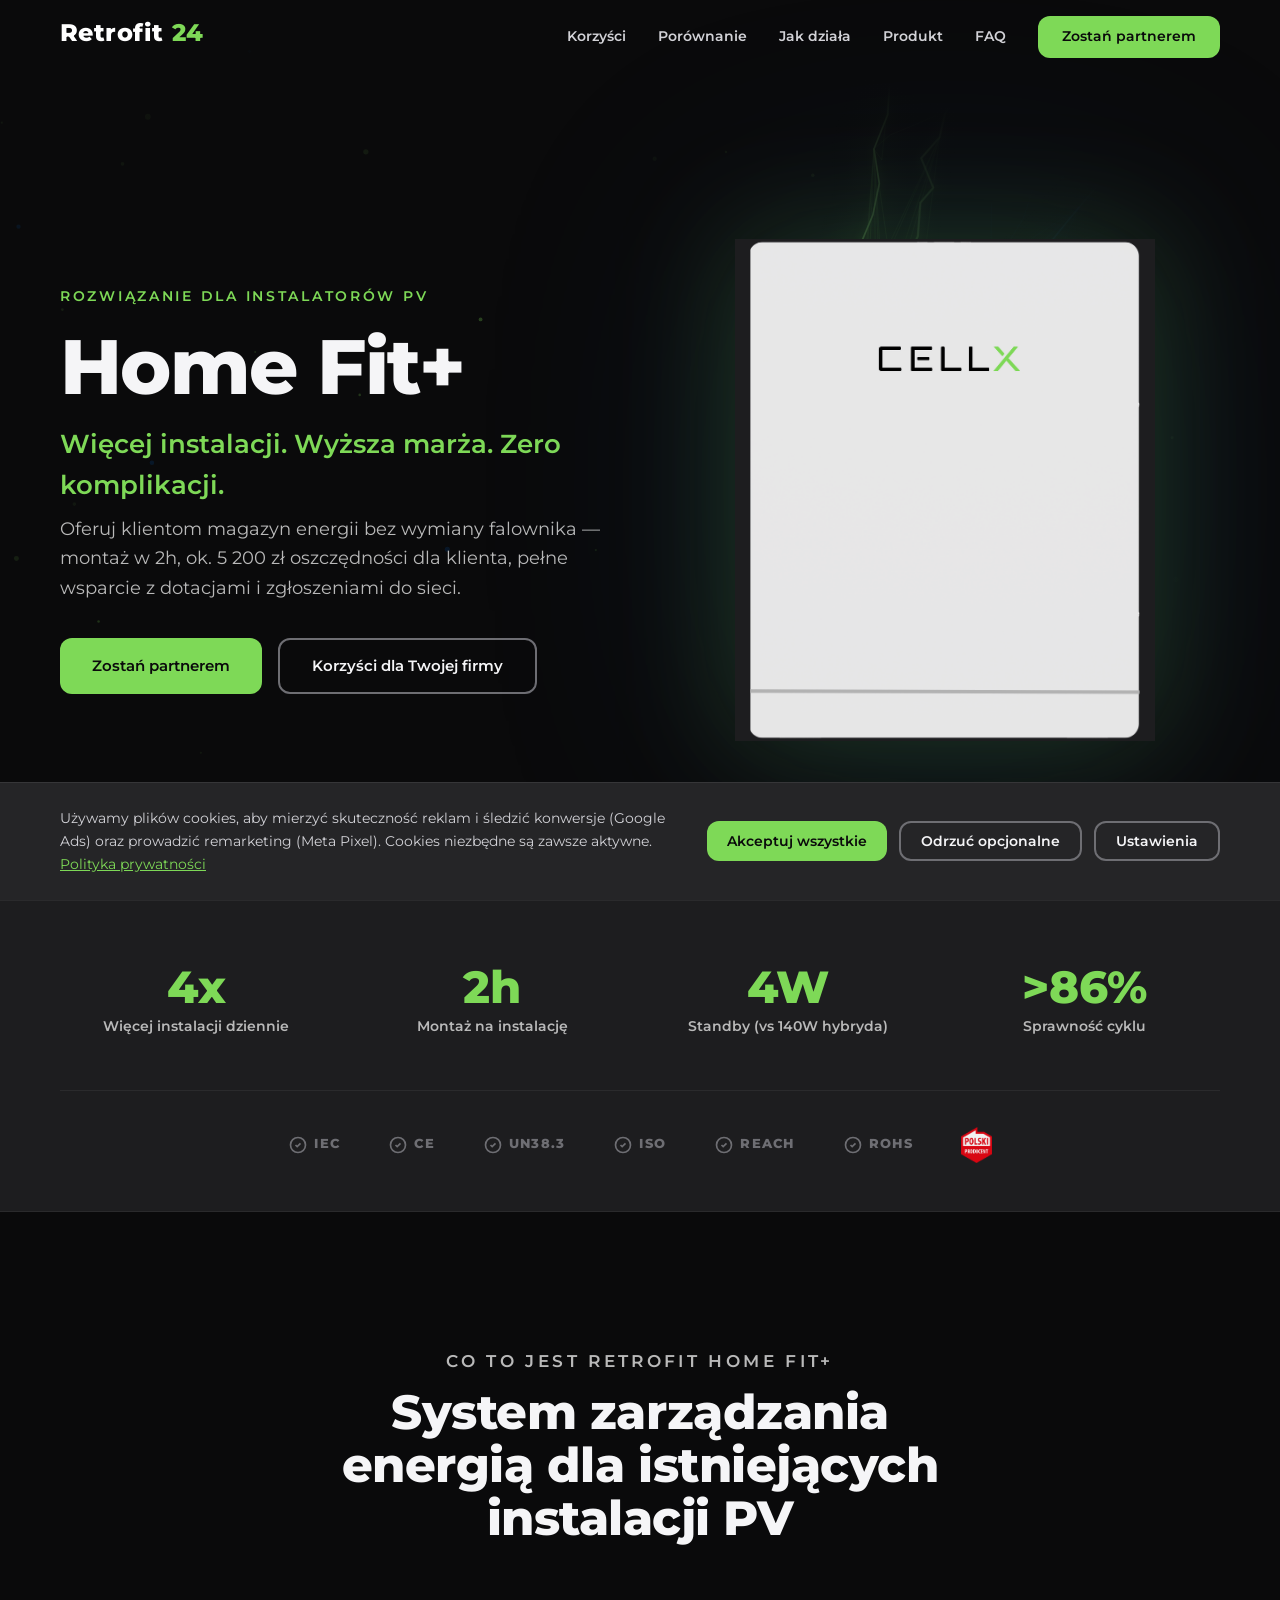
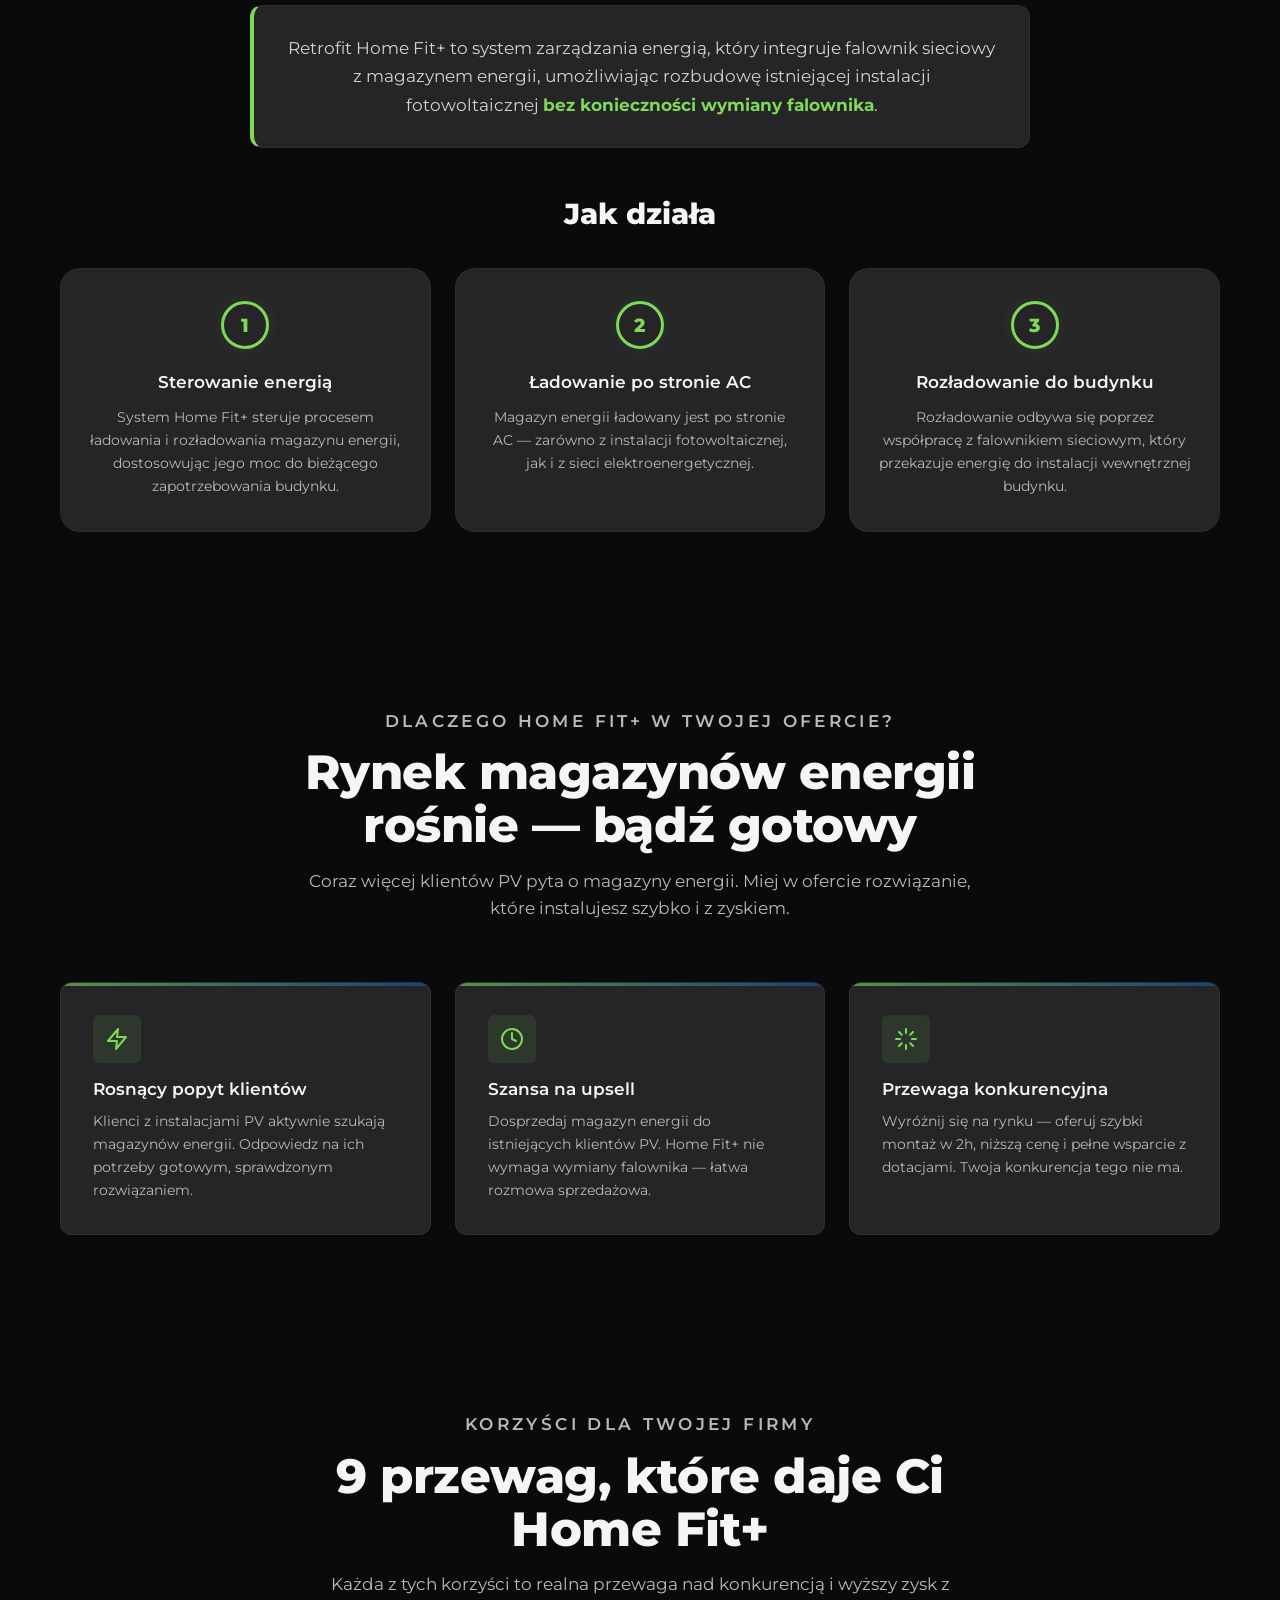
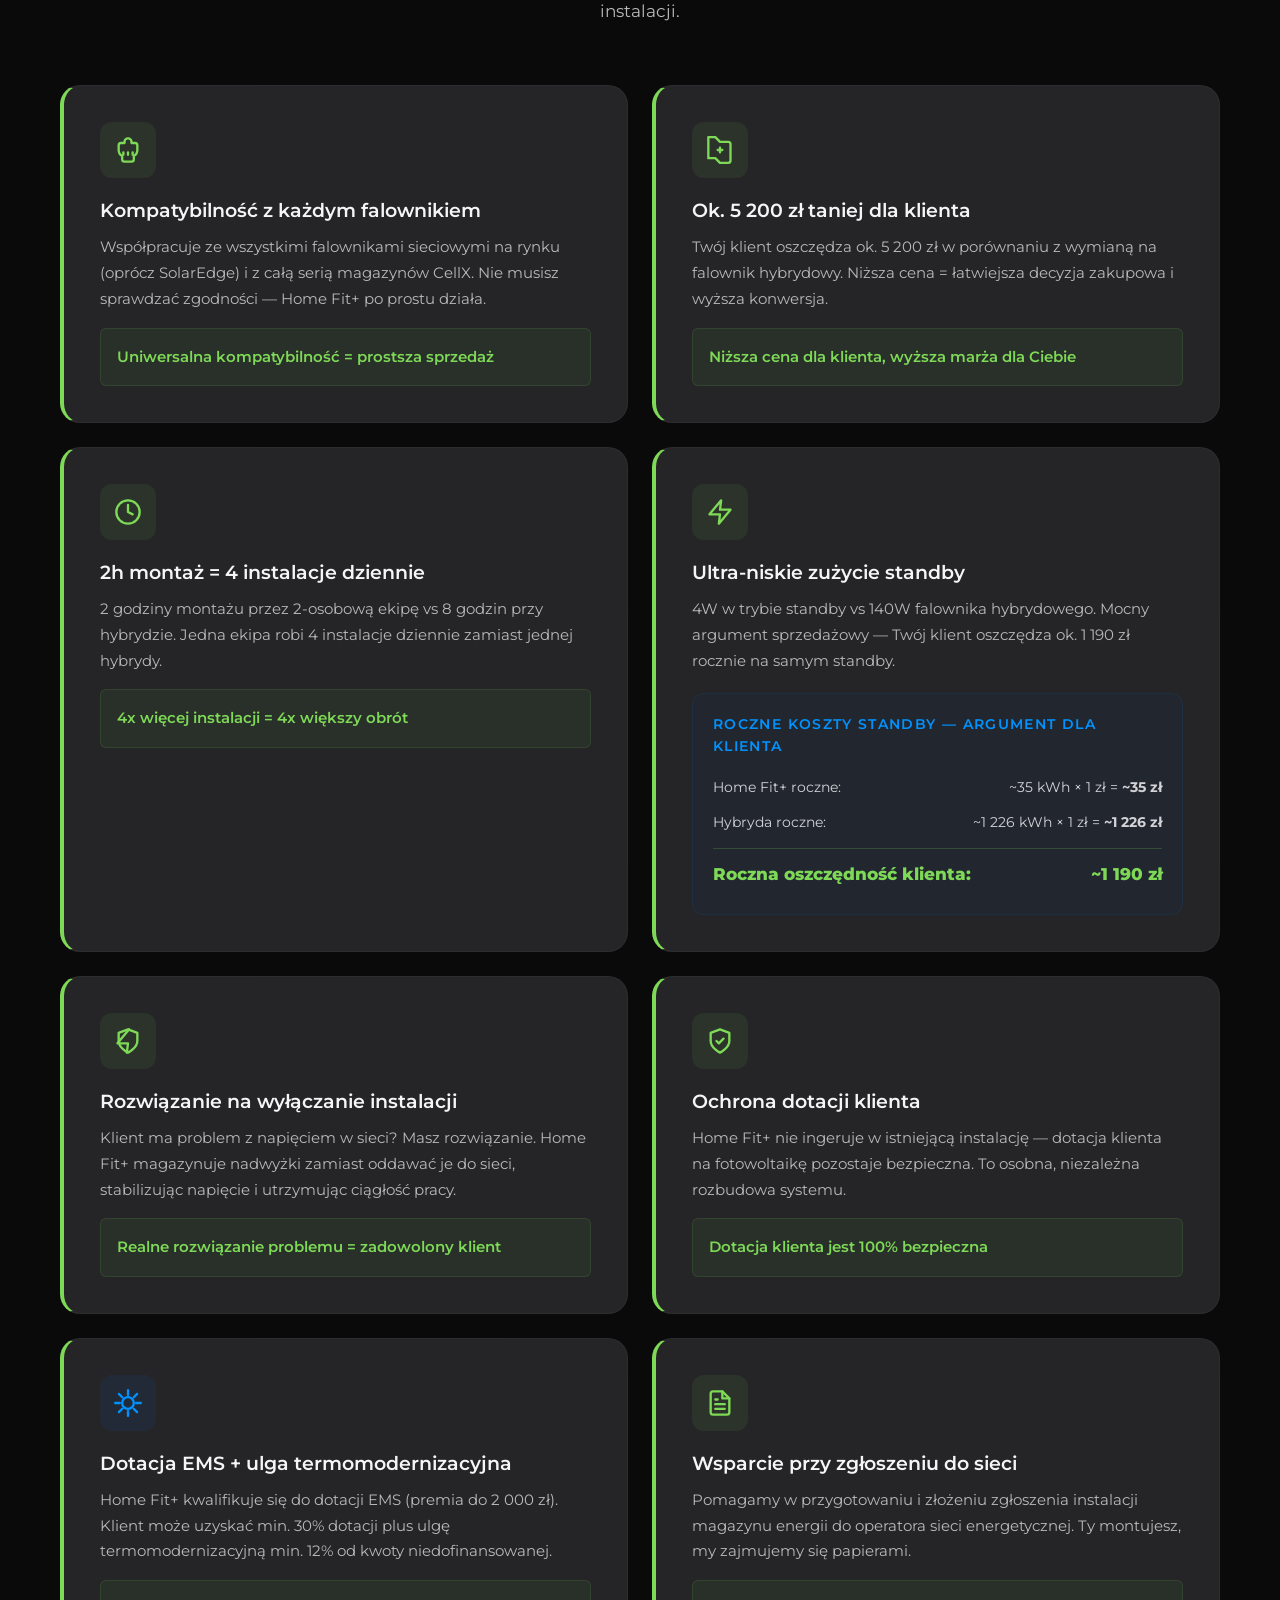
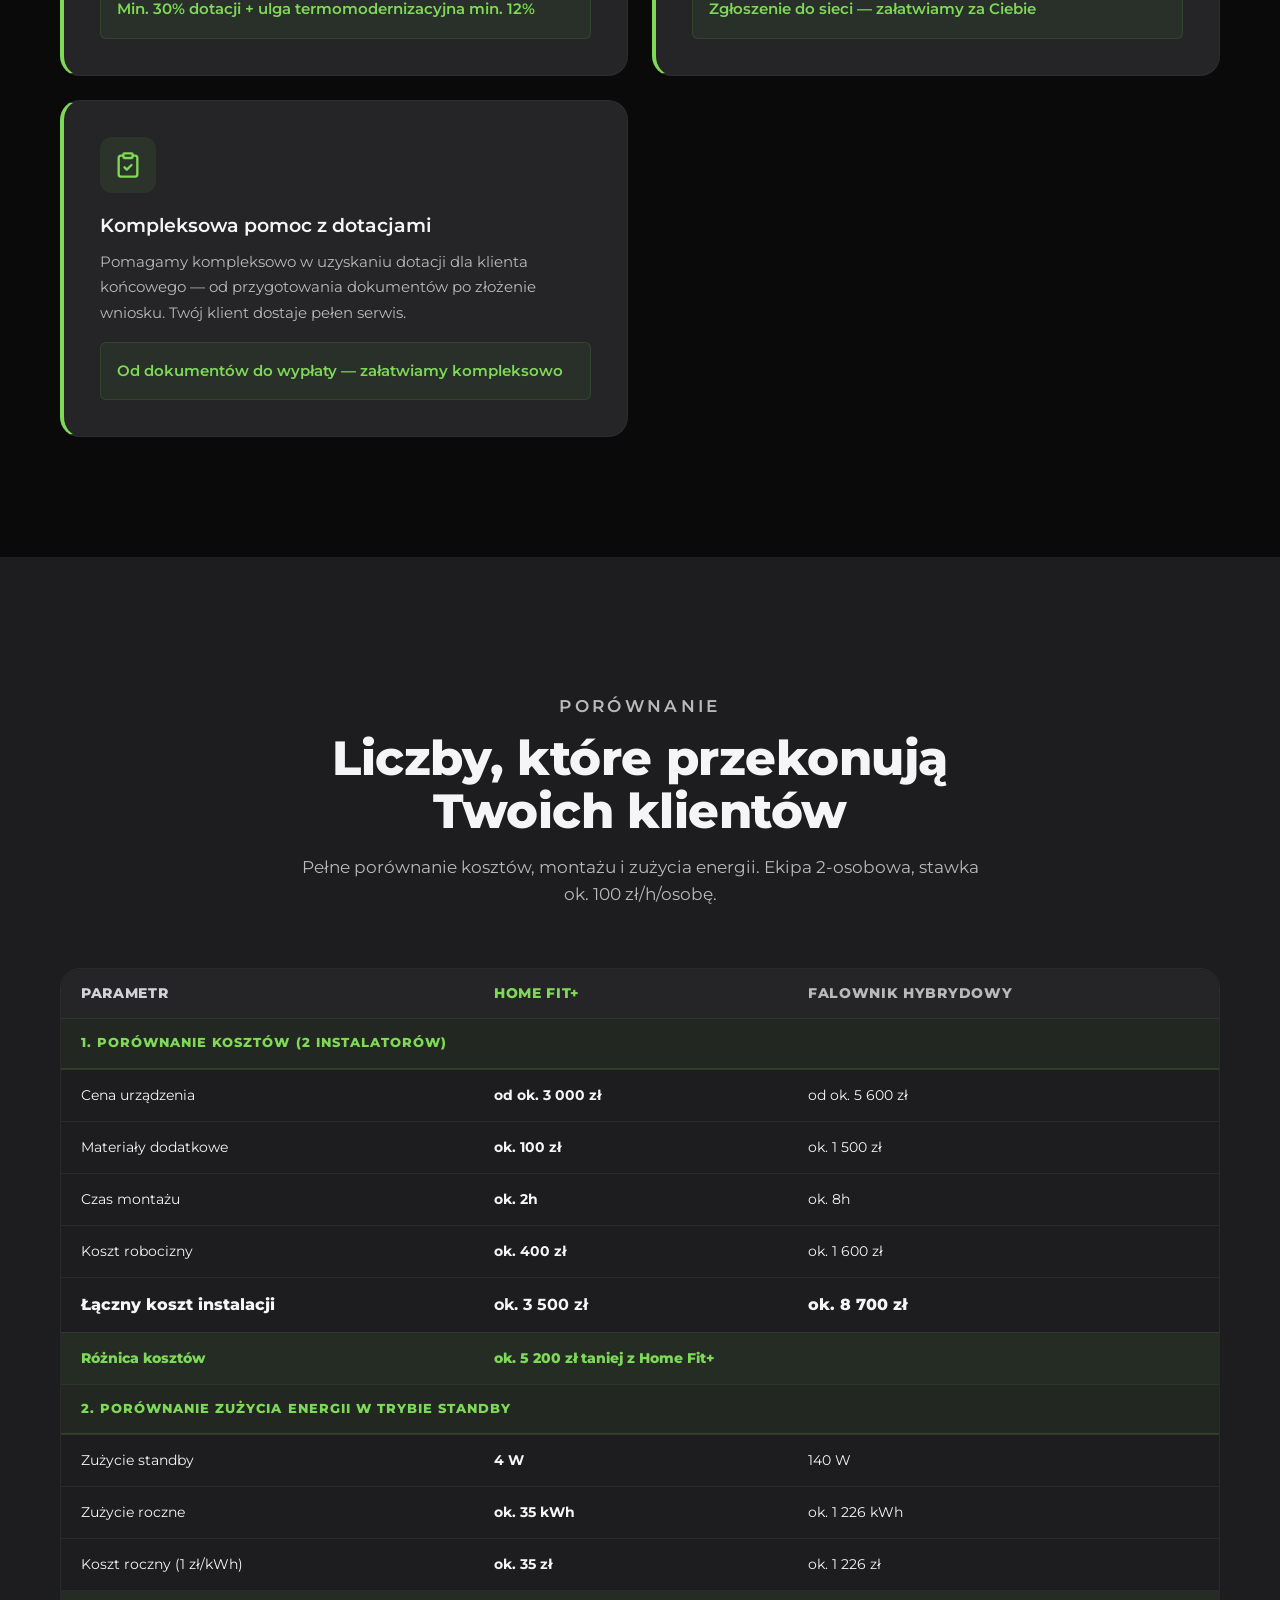
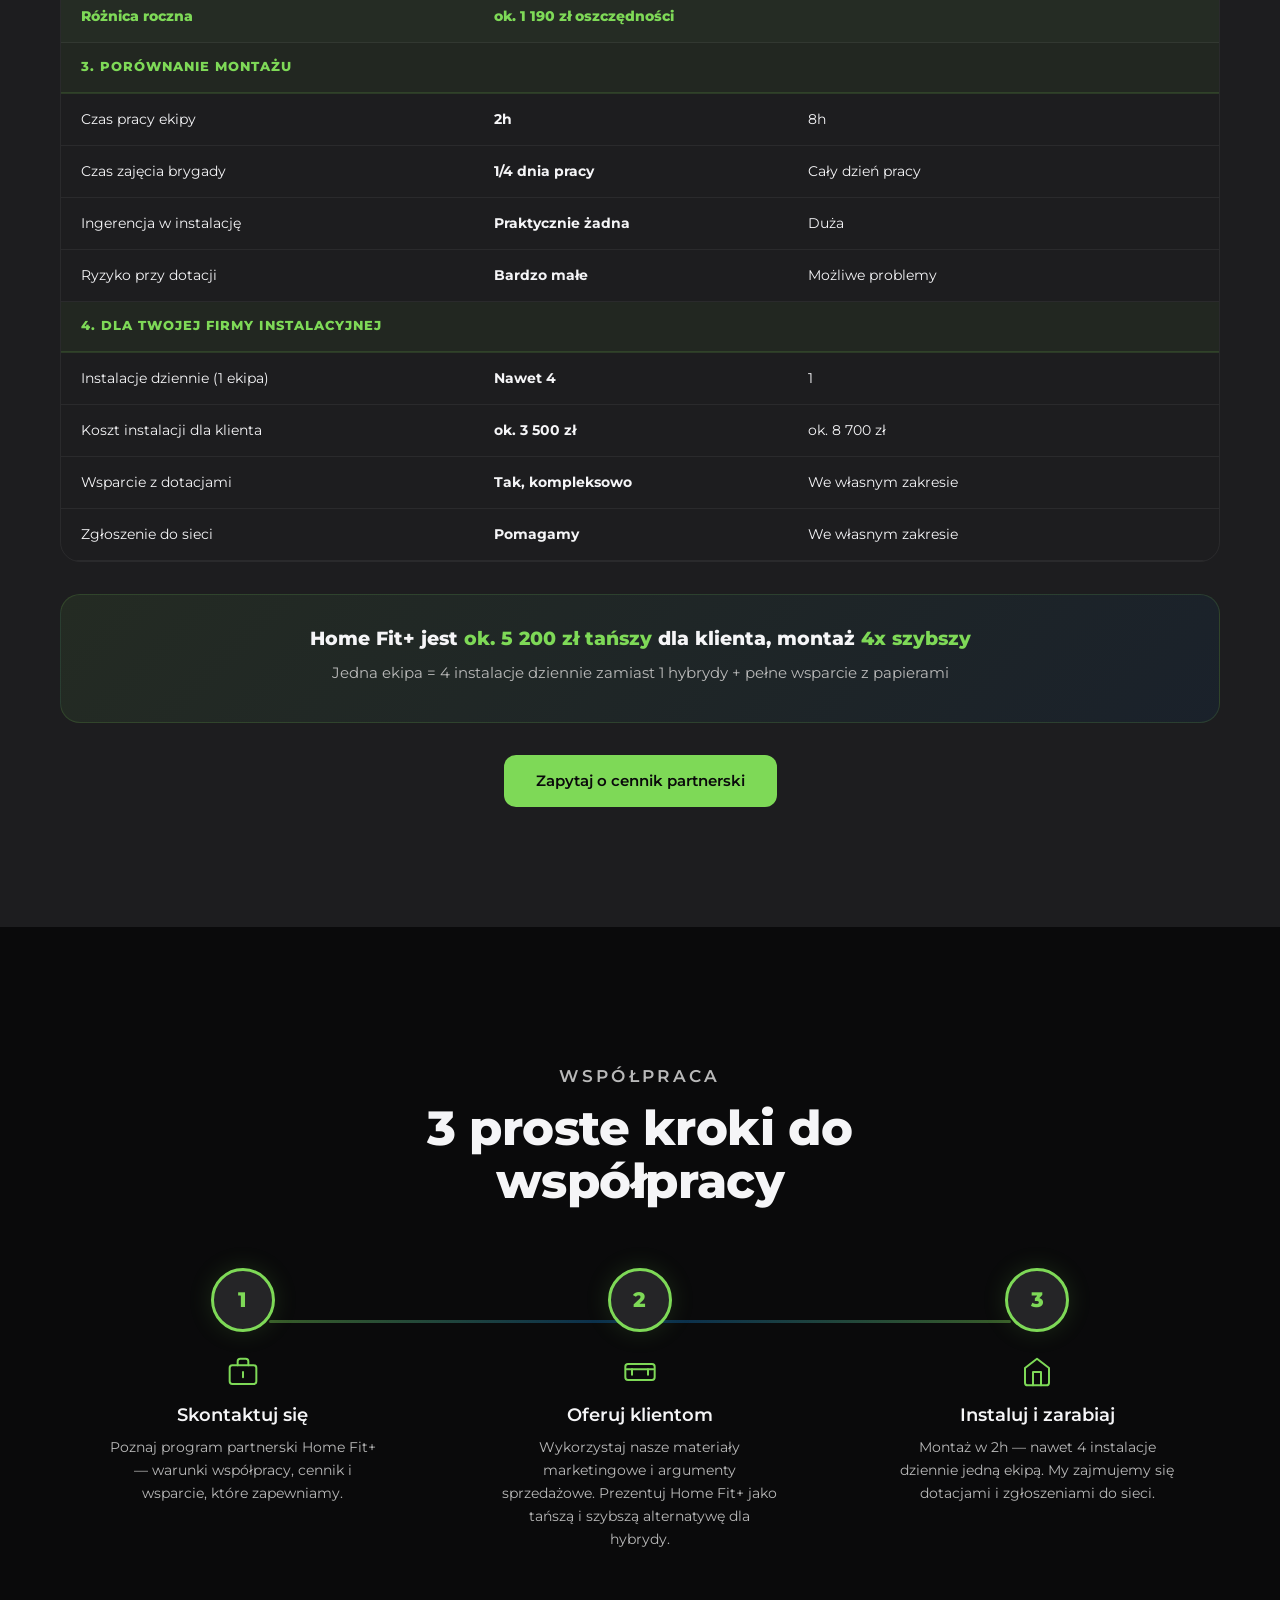
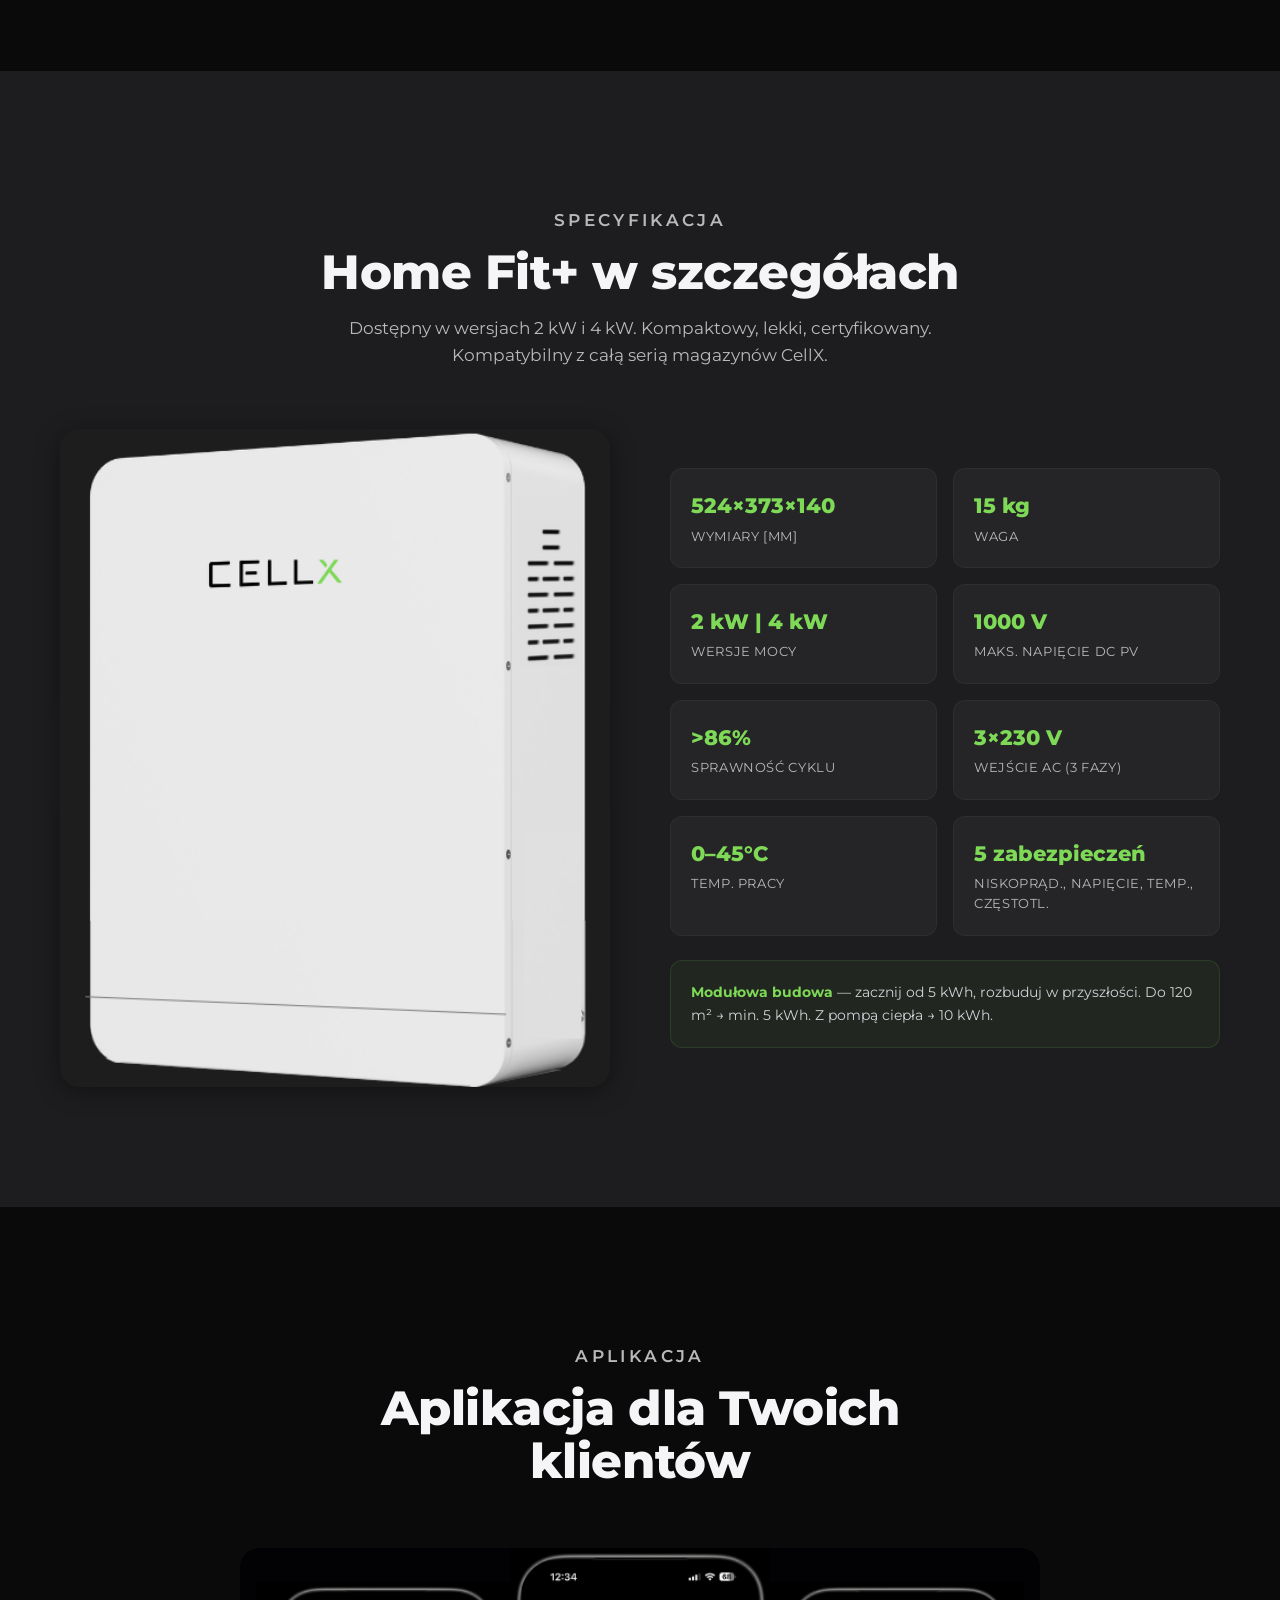
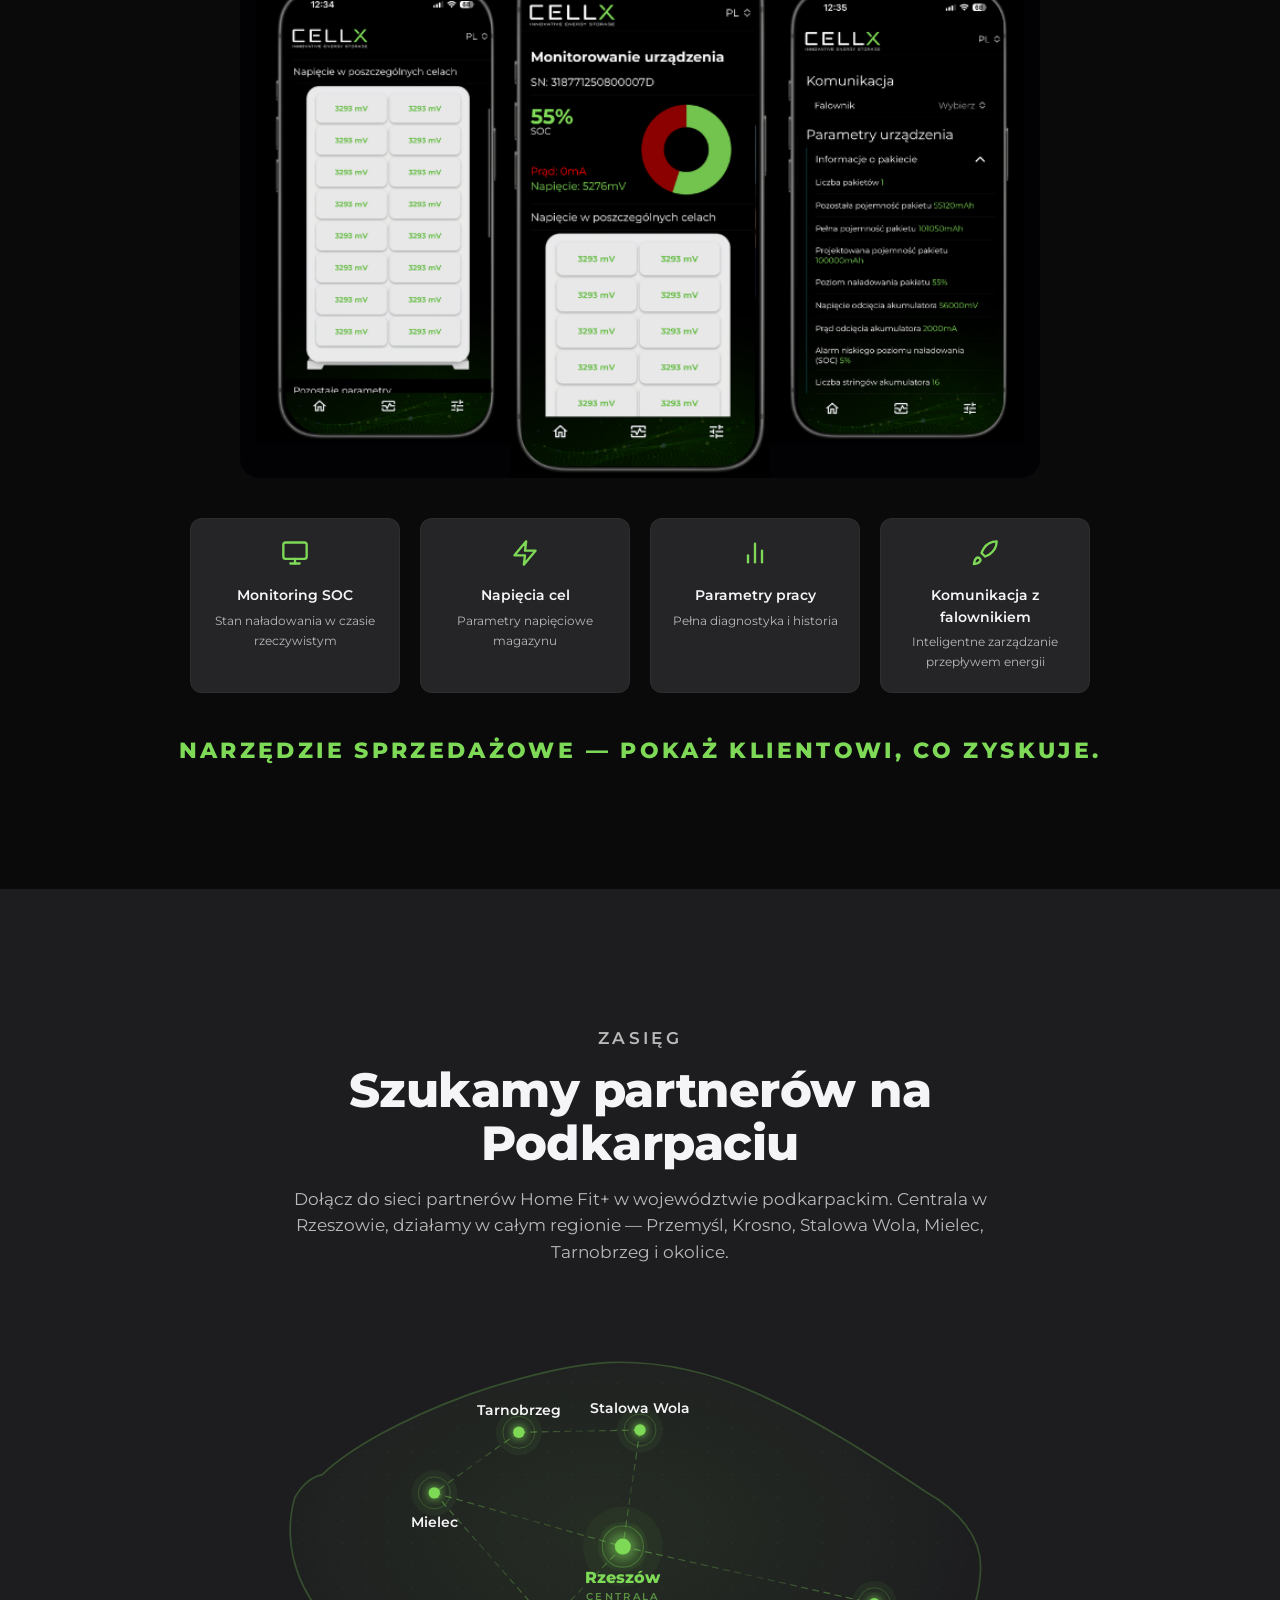
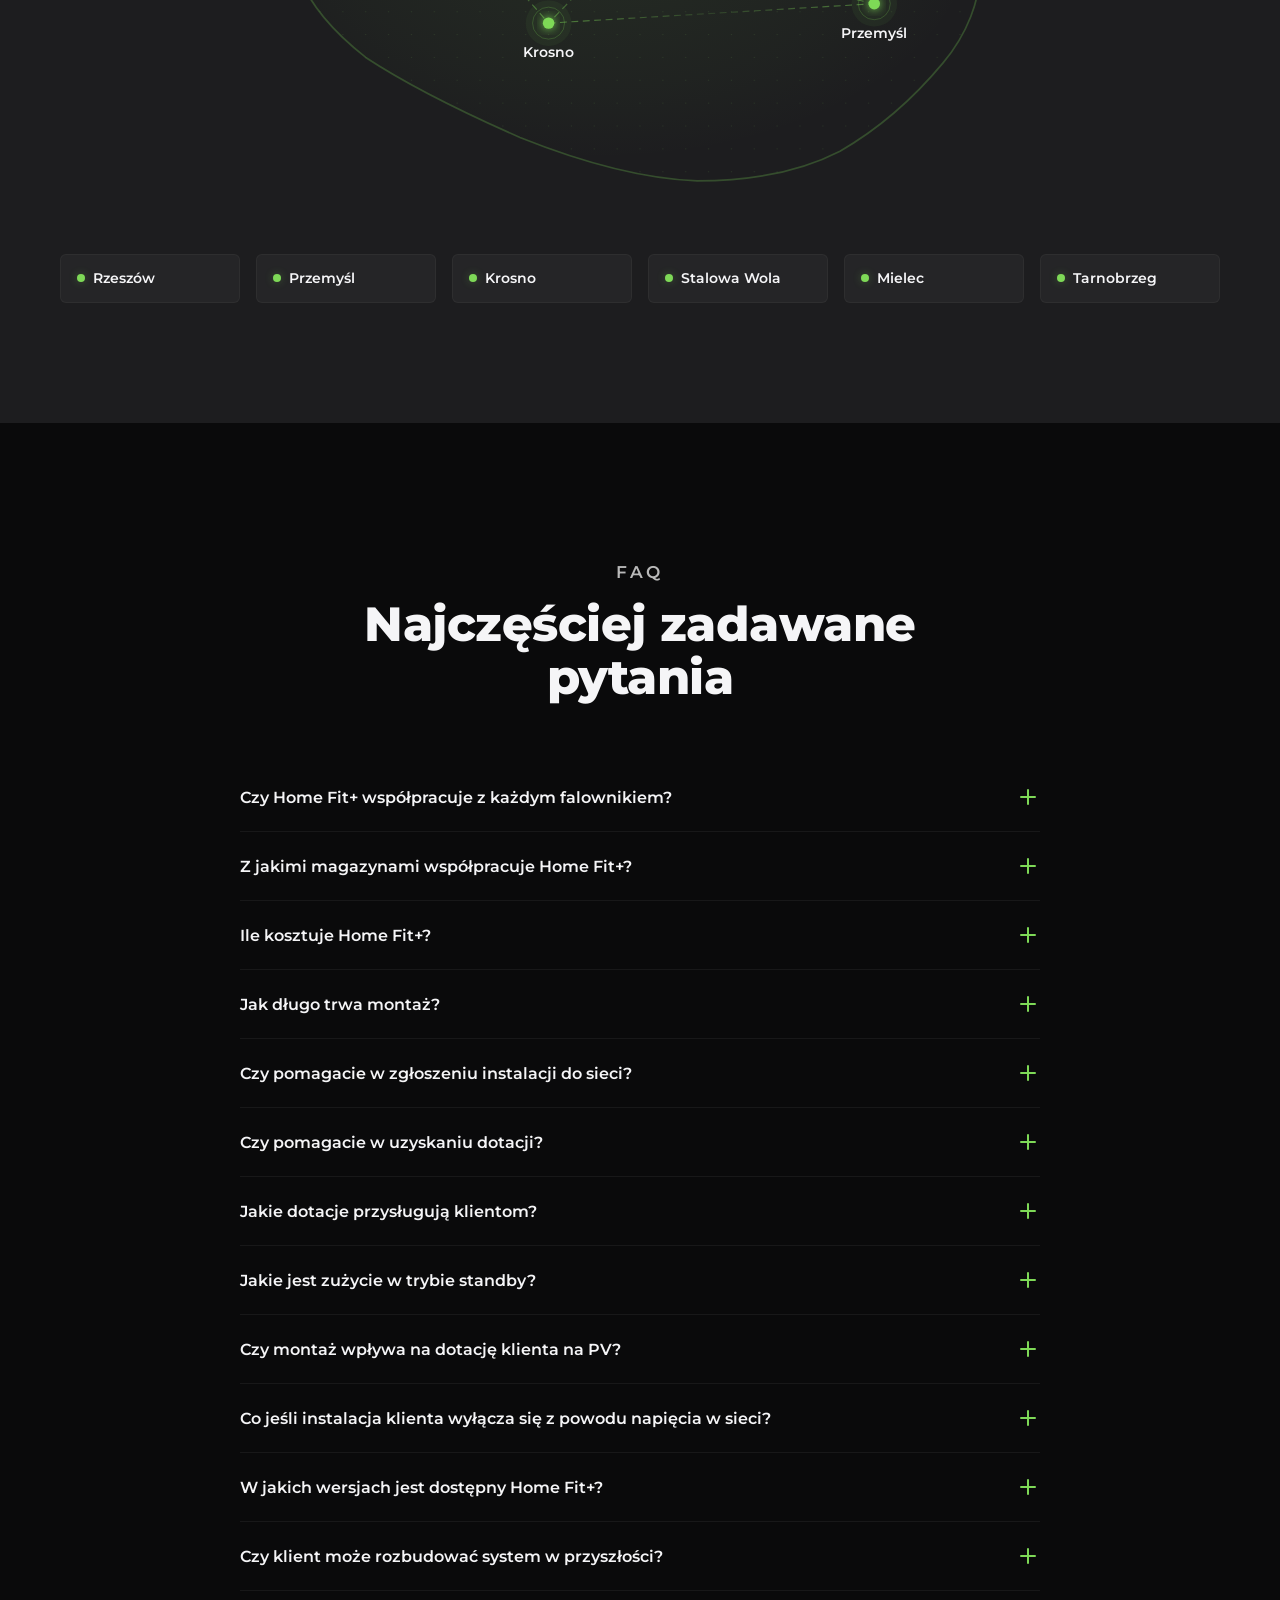
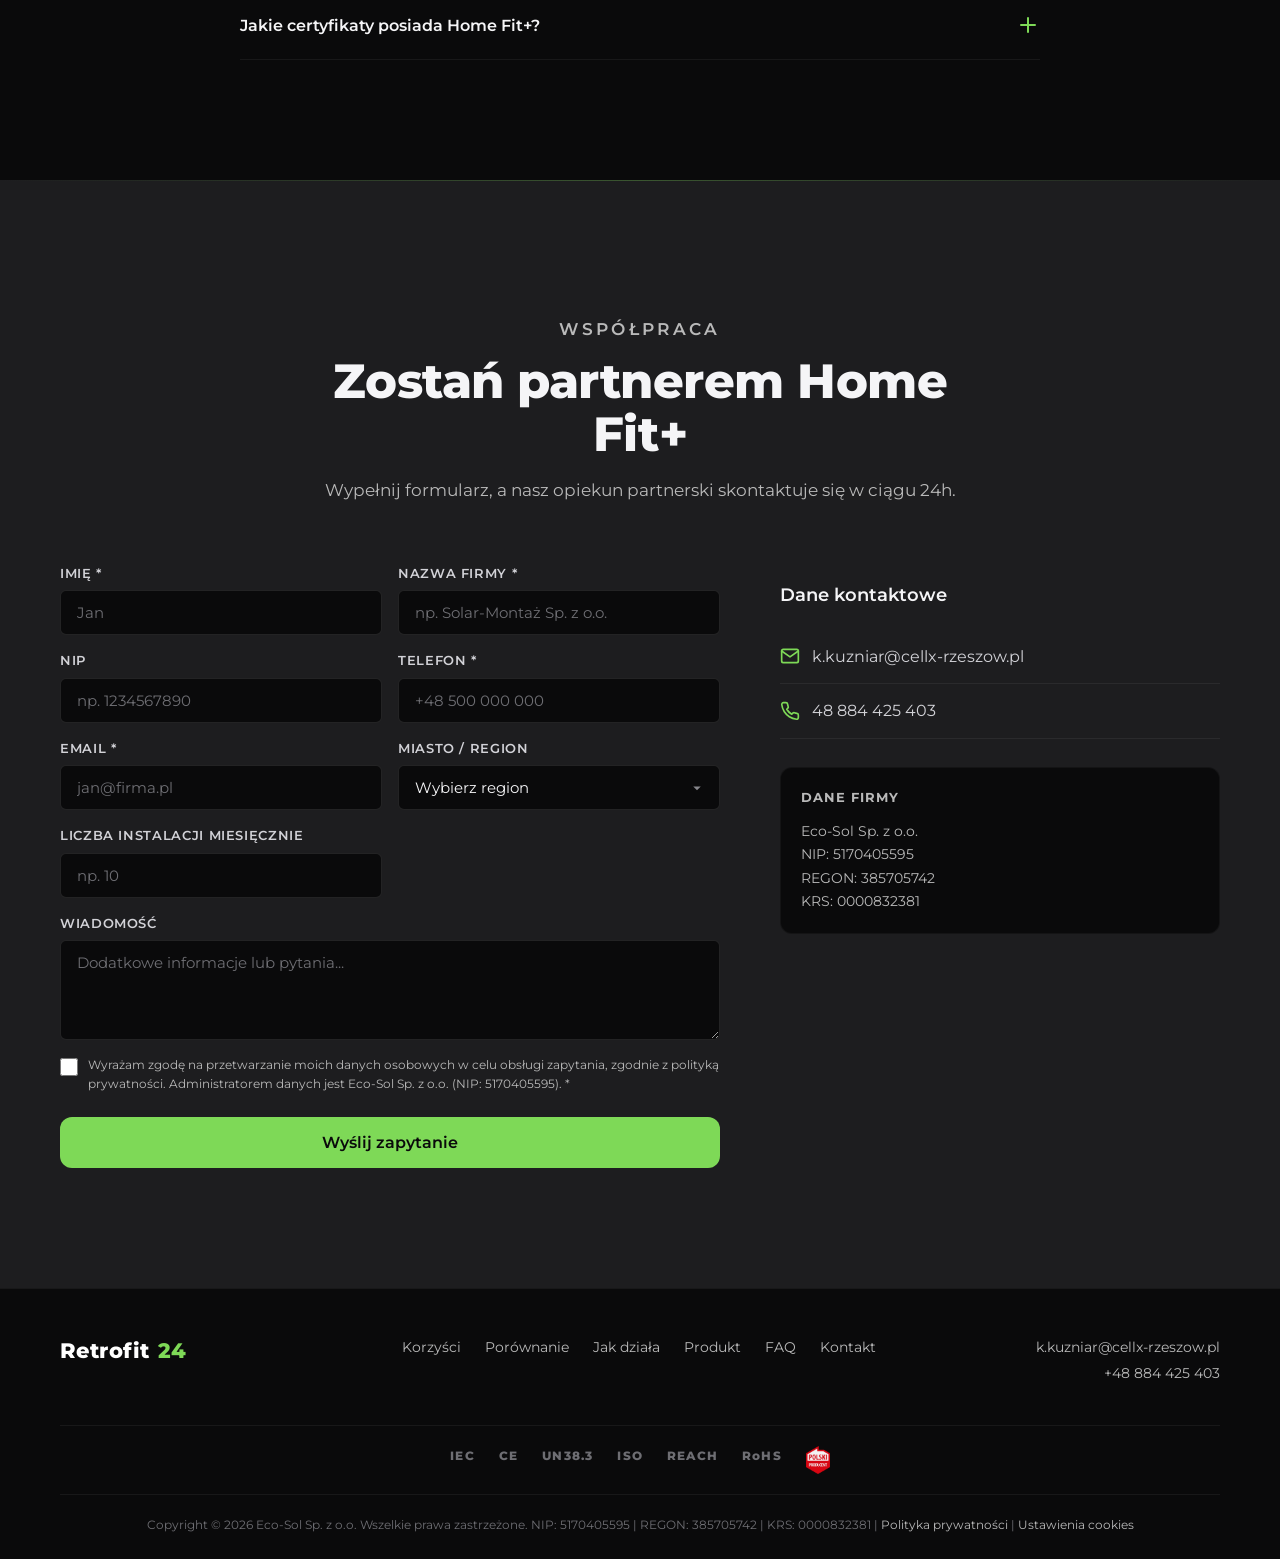
==== commit d81f751d: "feat: replace Polski Produkt badge with Polski Producent logo image Swap inline SVG flag + text in t" ====
--- a/index.html
+++ b/index.html
@@ -354,12 +354,8 @@
         <svg viewBox="0 0 24 24"><path d="M9 12l2 2 4-4m6 2a9 9 0 11-18 0 9 9 0 0118 0z" stroke="currentColor" fill="none" stroke-width="2"/></svg>
         RoHS
       </span>
-      <span class="cert-item cert-item--flag">
-        <svg viewBox="0 0 20 14" width="20" height="14" aria-label="Flaga Polski">
-          <rect width="20" height="7" fill="#fff"/>
-          <rect y="7" width="20" height="7" fill="#dc143c"/>
-        </svg>
-        Polski Produkt
+      <span class="cert-item cert-item--logo">
+        <img src="assets/images/polskiproducentlogo.png" alt="Polski Producent" class="polski-producent-logo">
       </span>
     </div>
   </div>
@@ -1207,6 +1203,7 @@
       <span>ISO</span>
       <span>REACH</span>
       <span>RoHS</span>
+      <img src="assets/images/polskiproducentlogo.png" alt="Polski Producent" class="polski-producent-logo polski-producent-logo--footer">
     </div>
 
     <div class="footer-bottom">
--- a/css/styles.css
+++ b/css/styles.css
@@ -433,14 +433,19 @@
   fill: var(--gray-600);
 }
 
-.cert-item--flag {
-  color: var(--gray-200);
-}
-
-.cert-item--flag svg {
-  fill: unset;
-  box-shadow: 0 0 0 1px rgba(255,255,255,0.15);
-  border-radius: 2px;
+.cert-item--logo {
+  padding: 0;
+}
+
+.polski-producent-logo {
+  height: 36px;
+  width: auto;
+  object-fit: contain;
+  filter: brightness(0.95);
+}
+
+.polski-producent-logo--footer {
+  height: 28px;
 }
 
 /* --- Section Common --- */
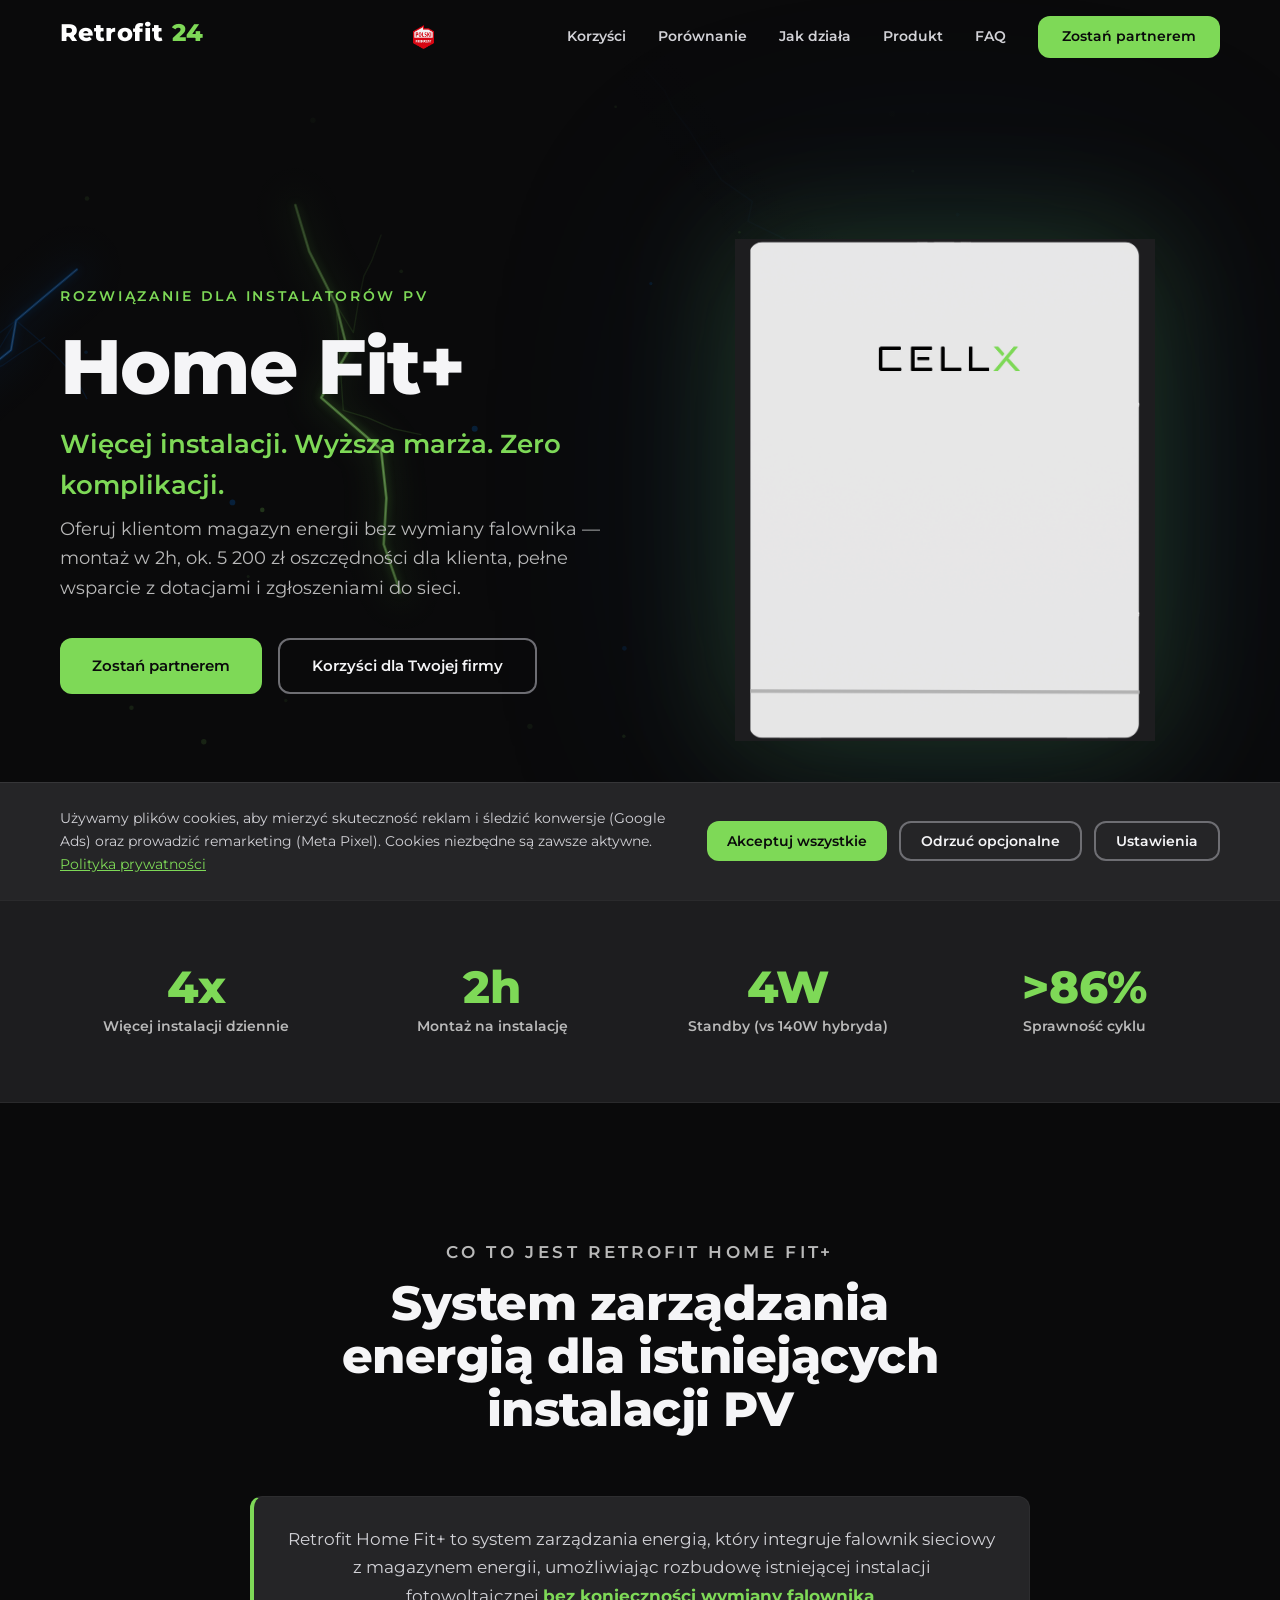
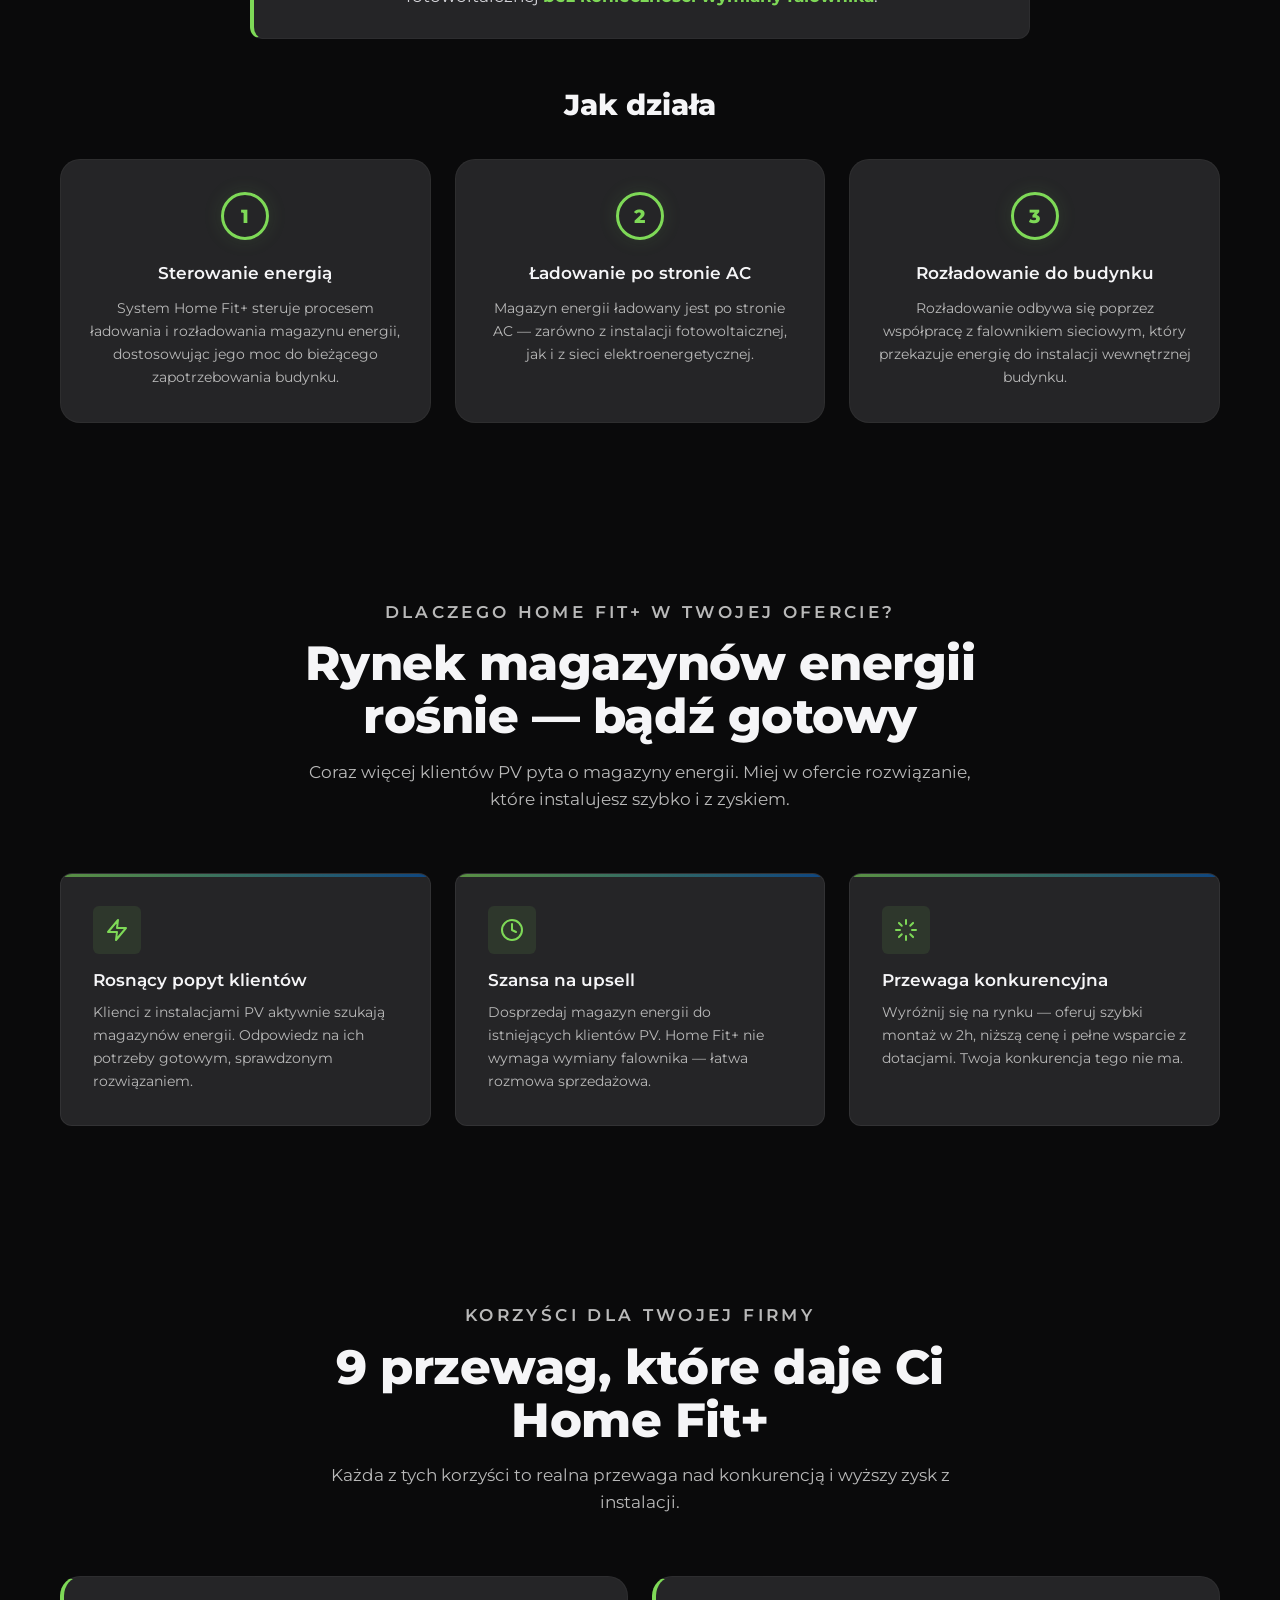
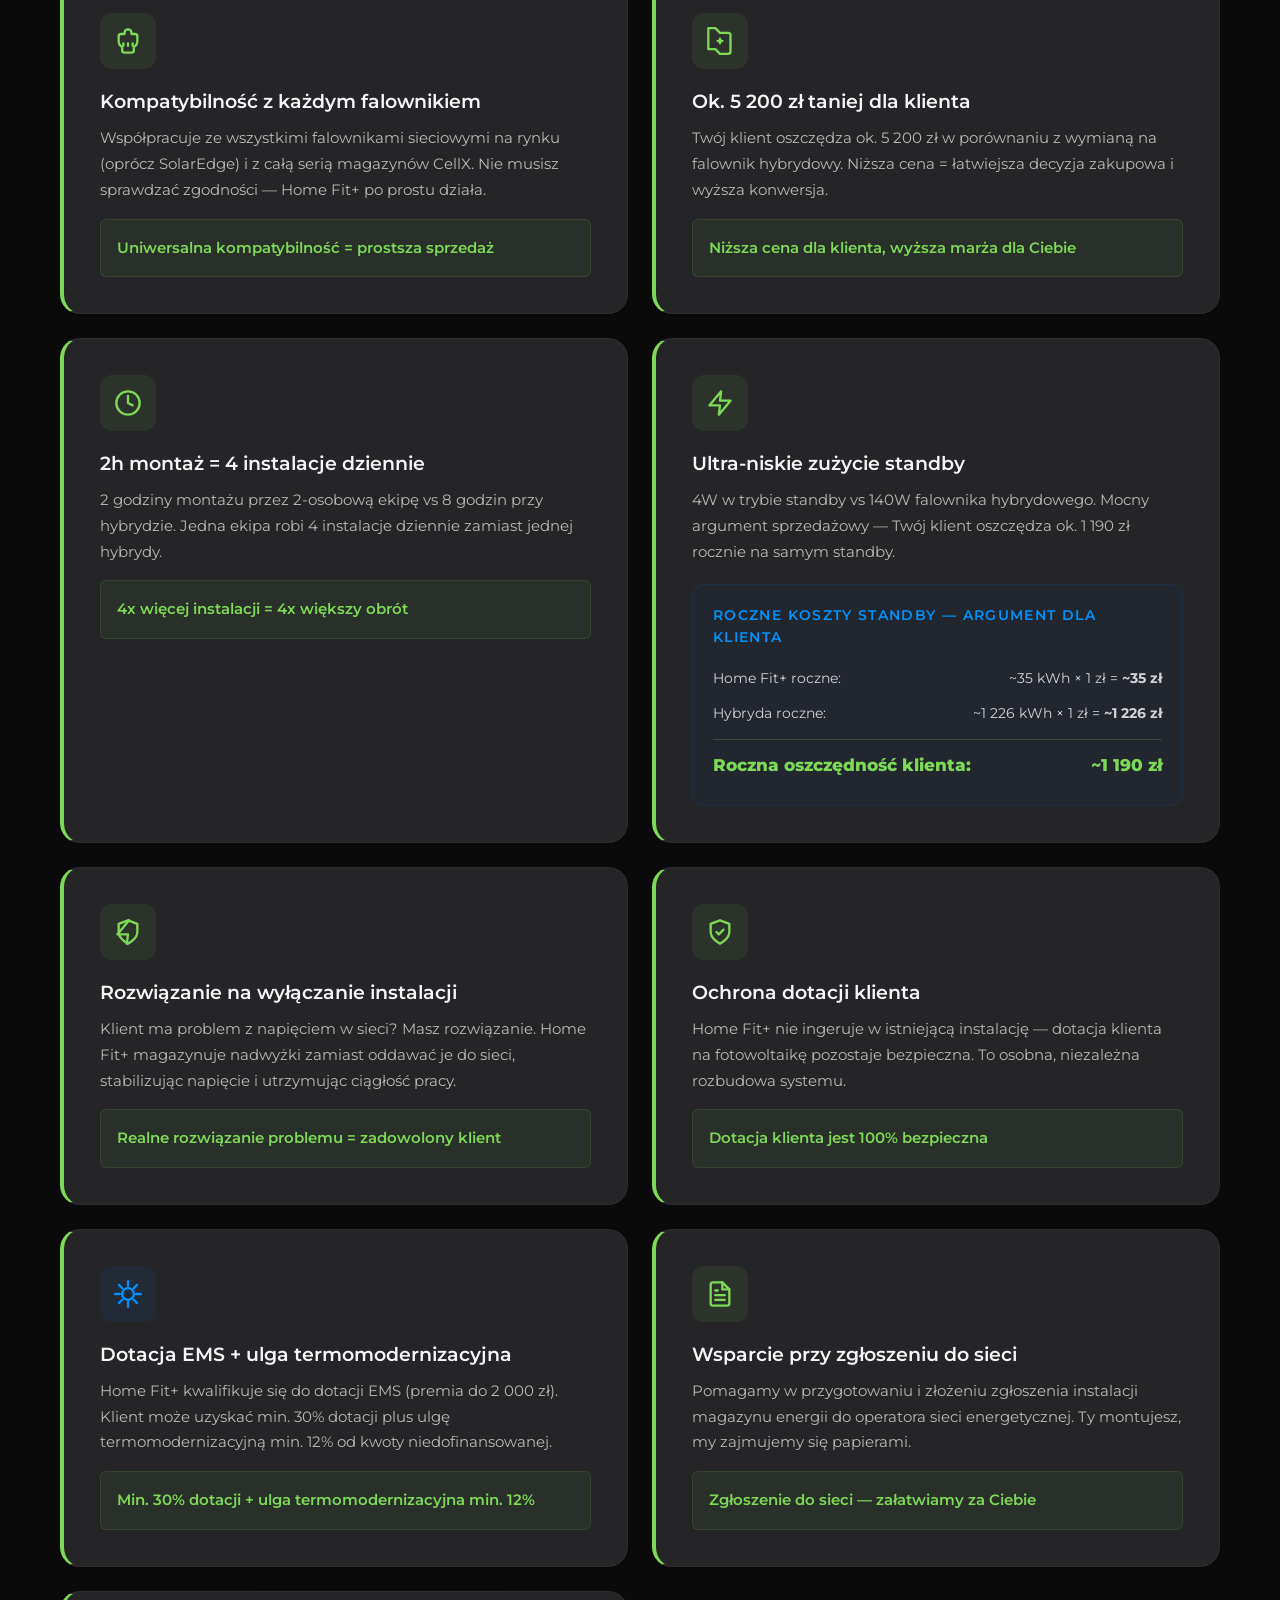
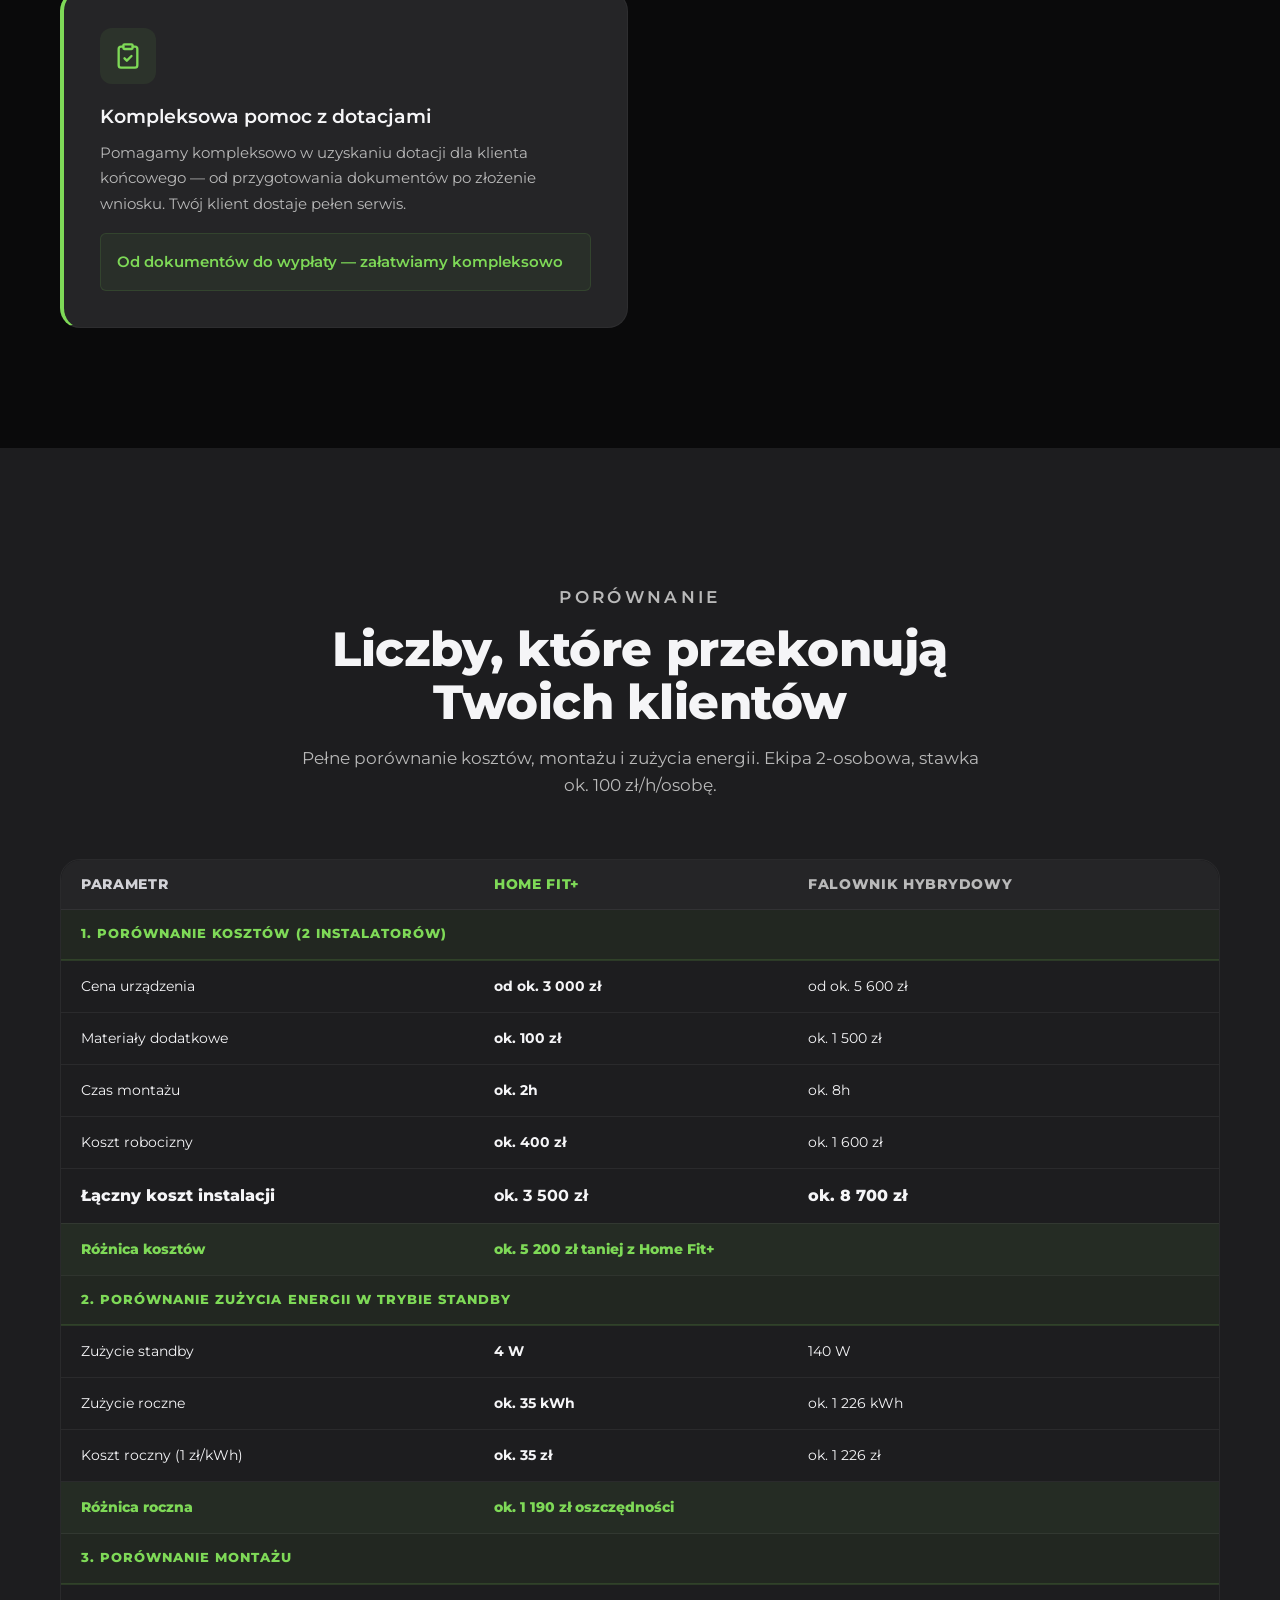
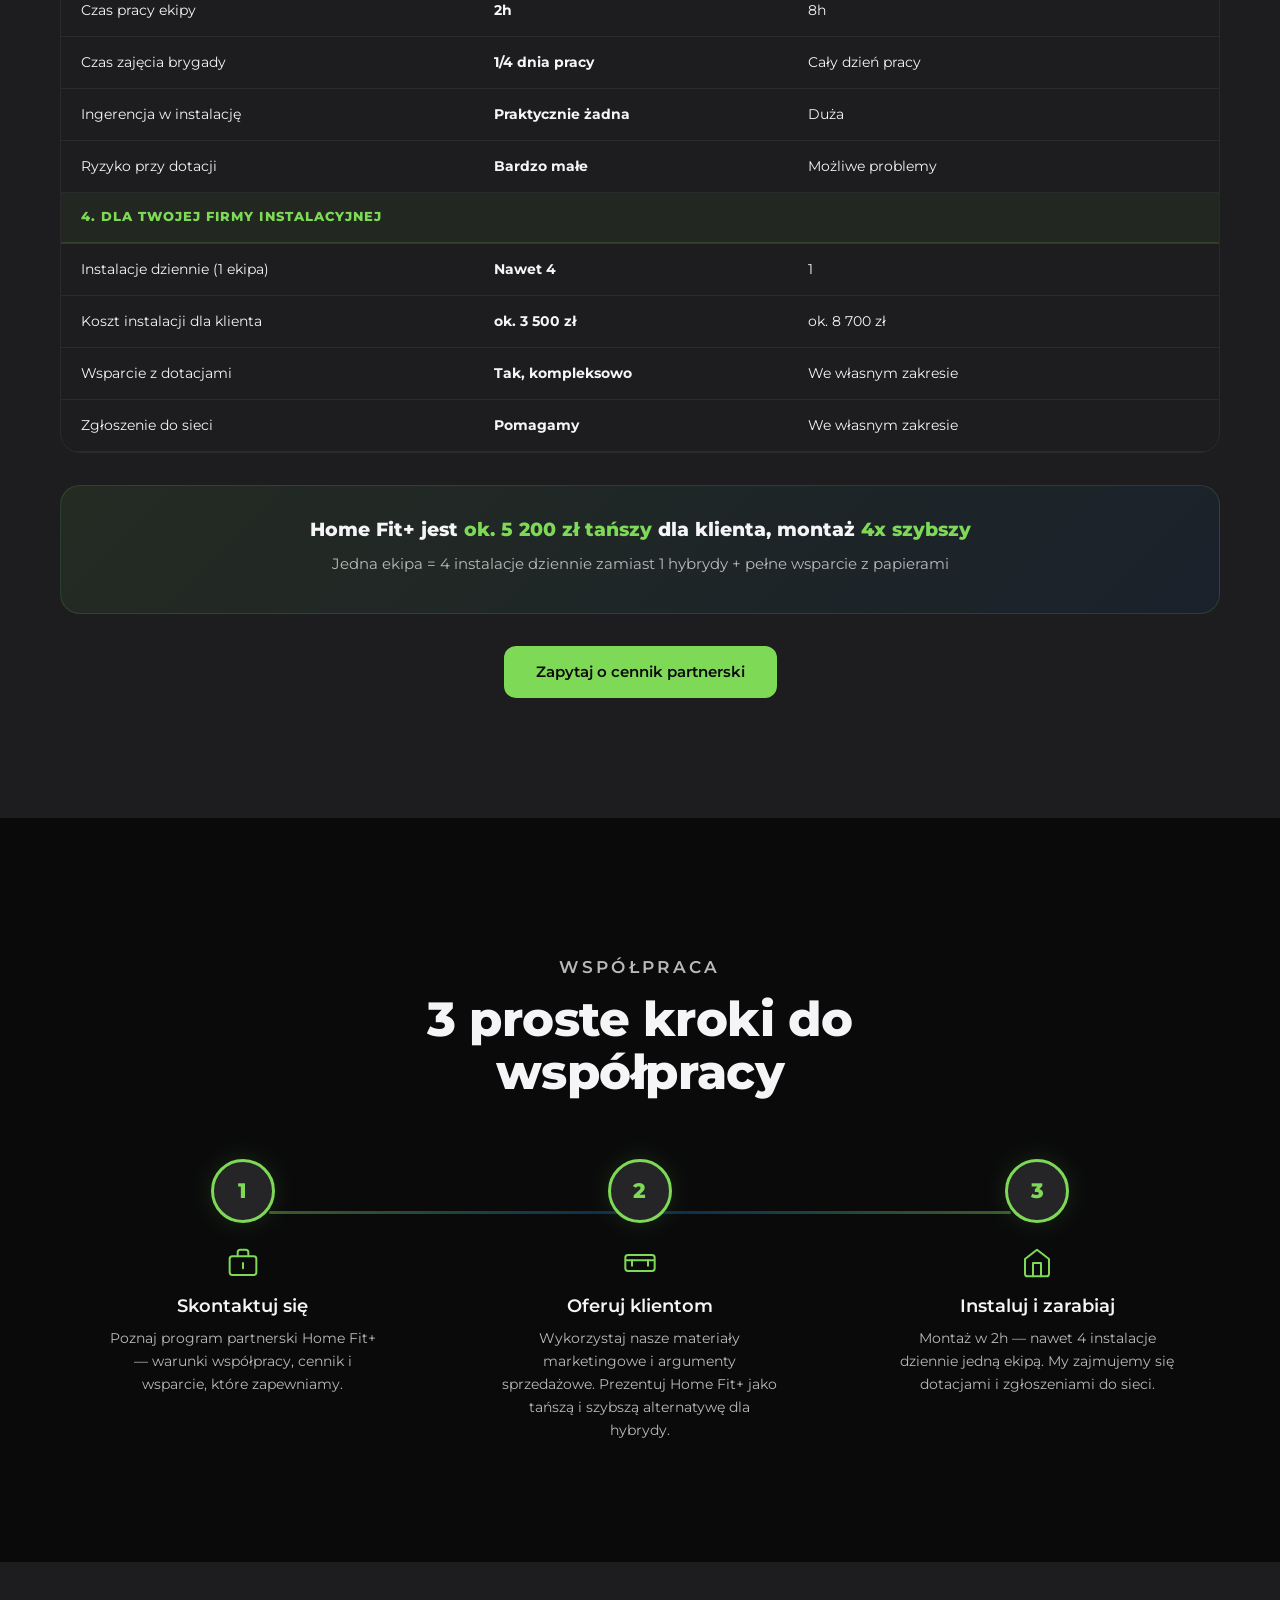
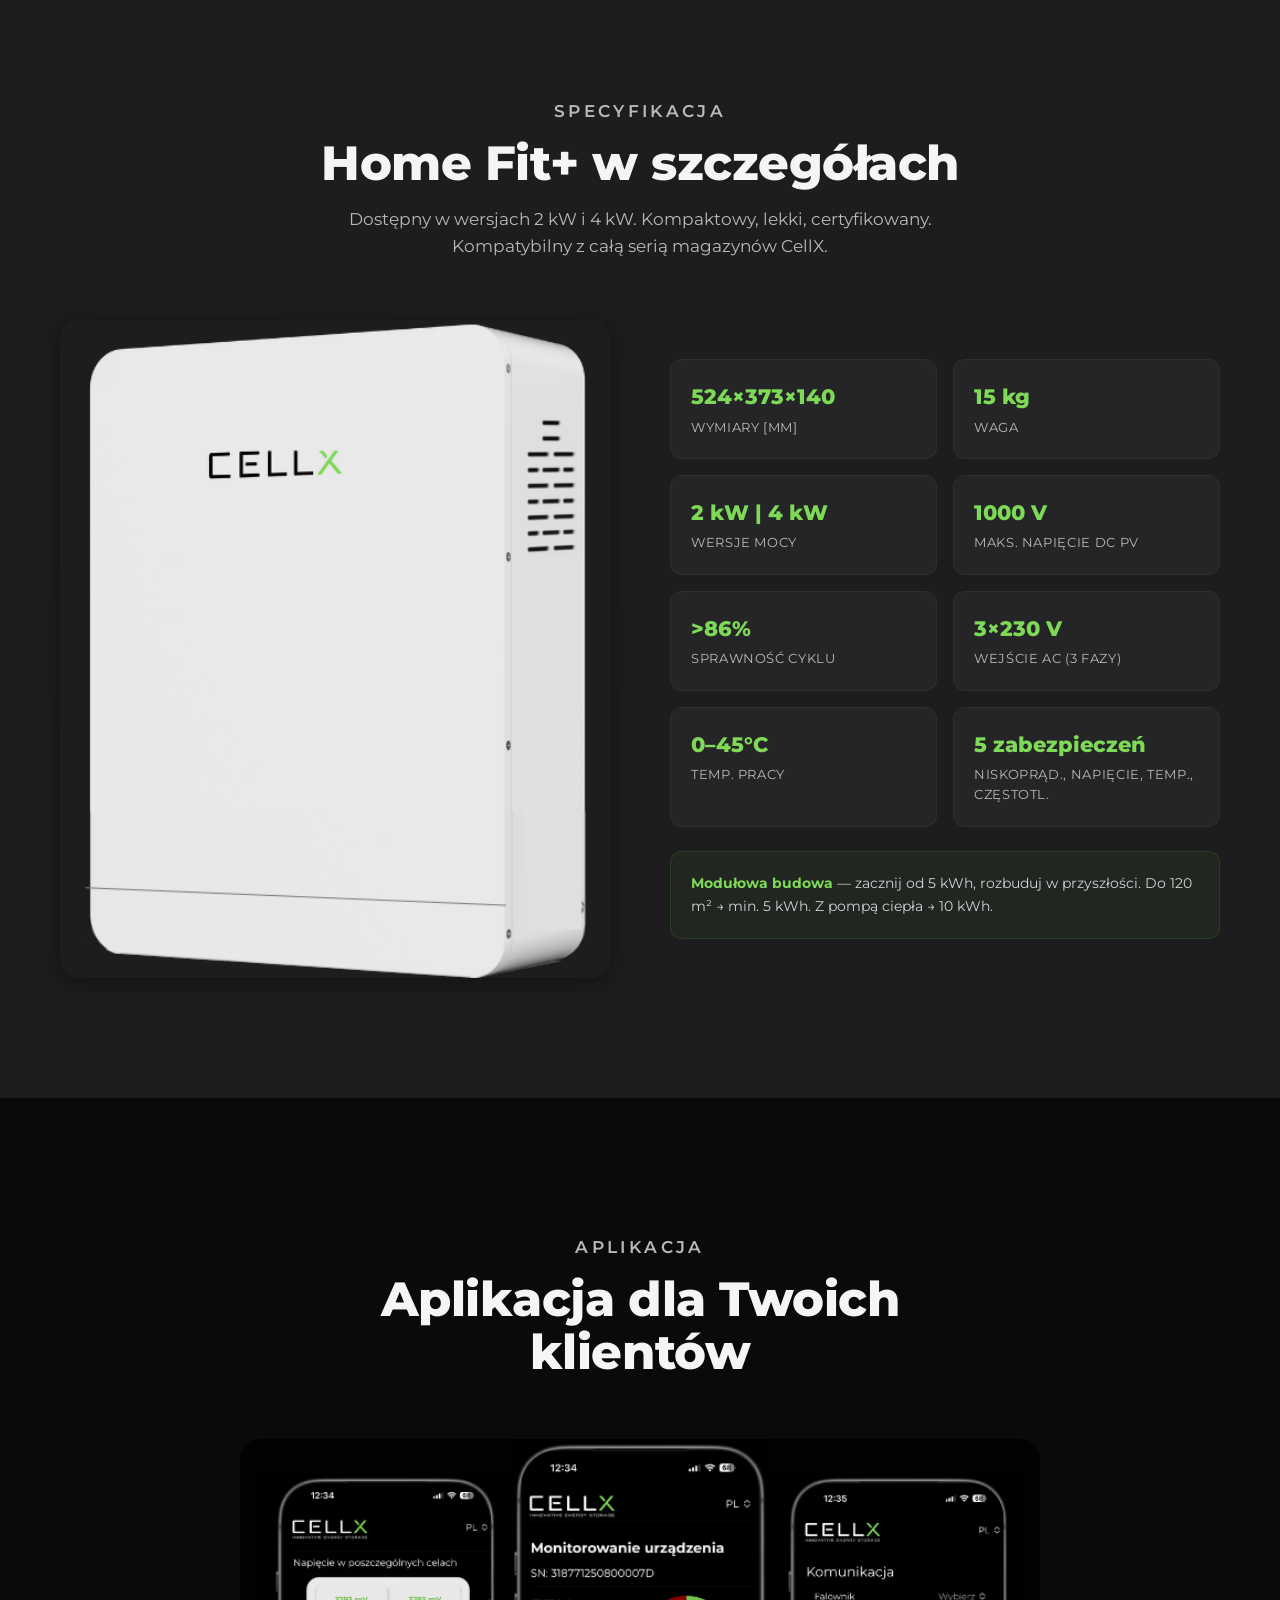
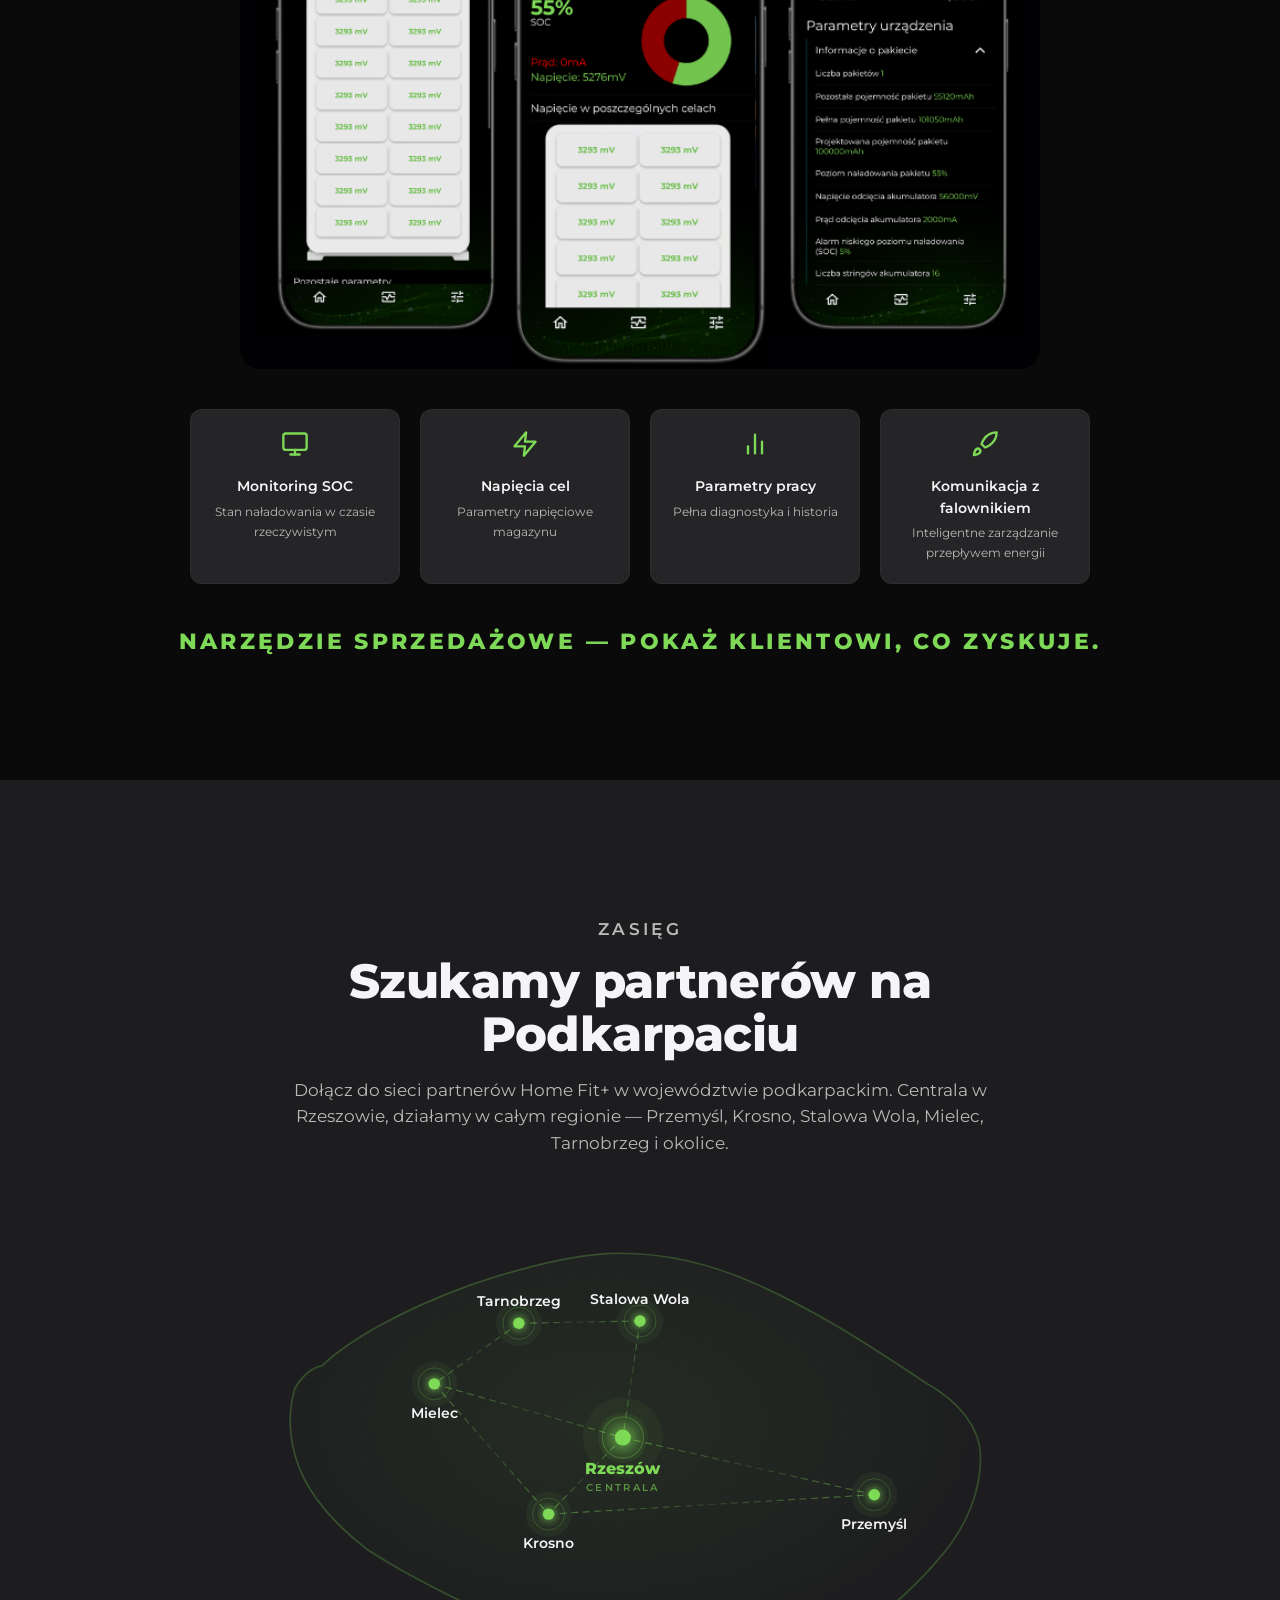
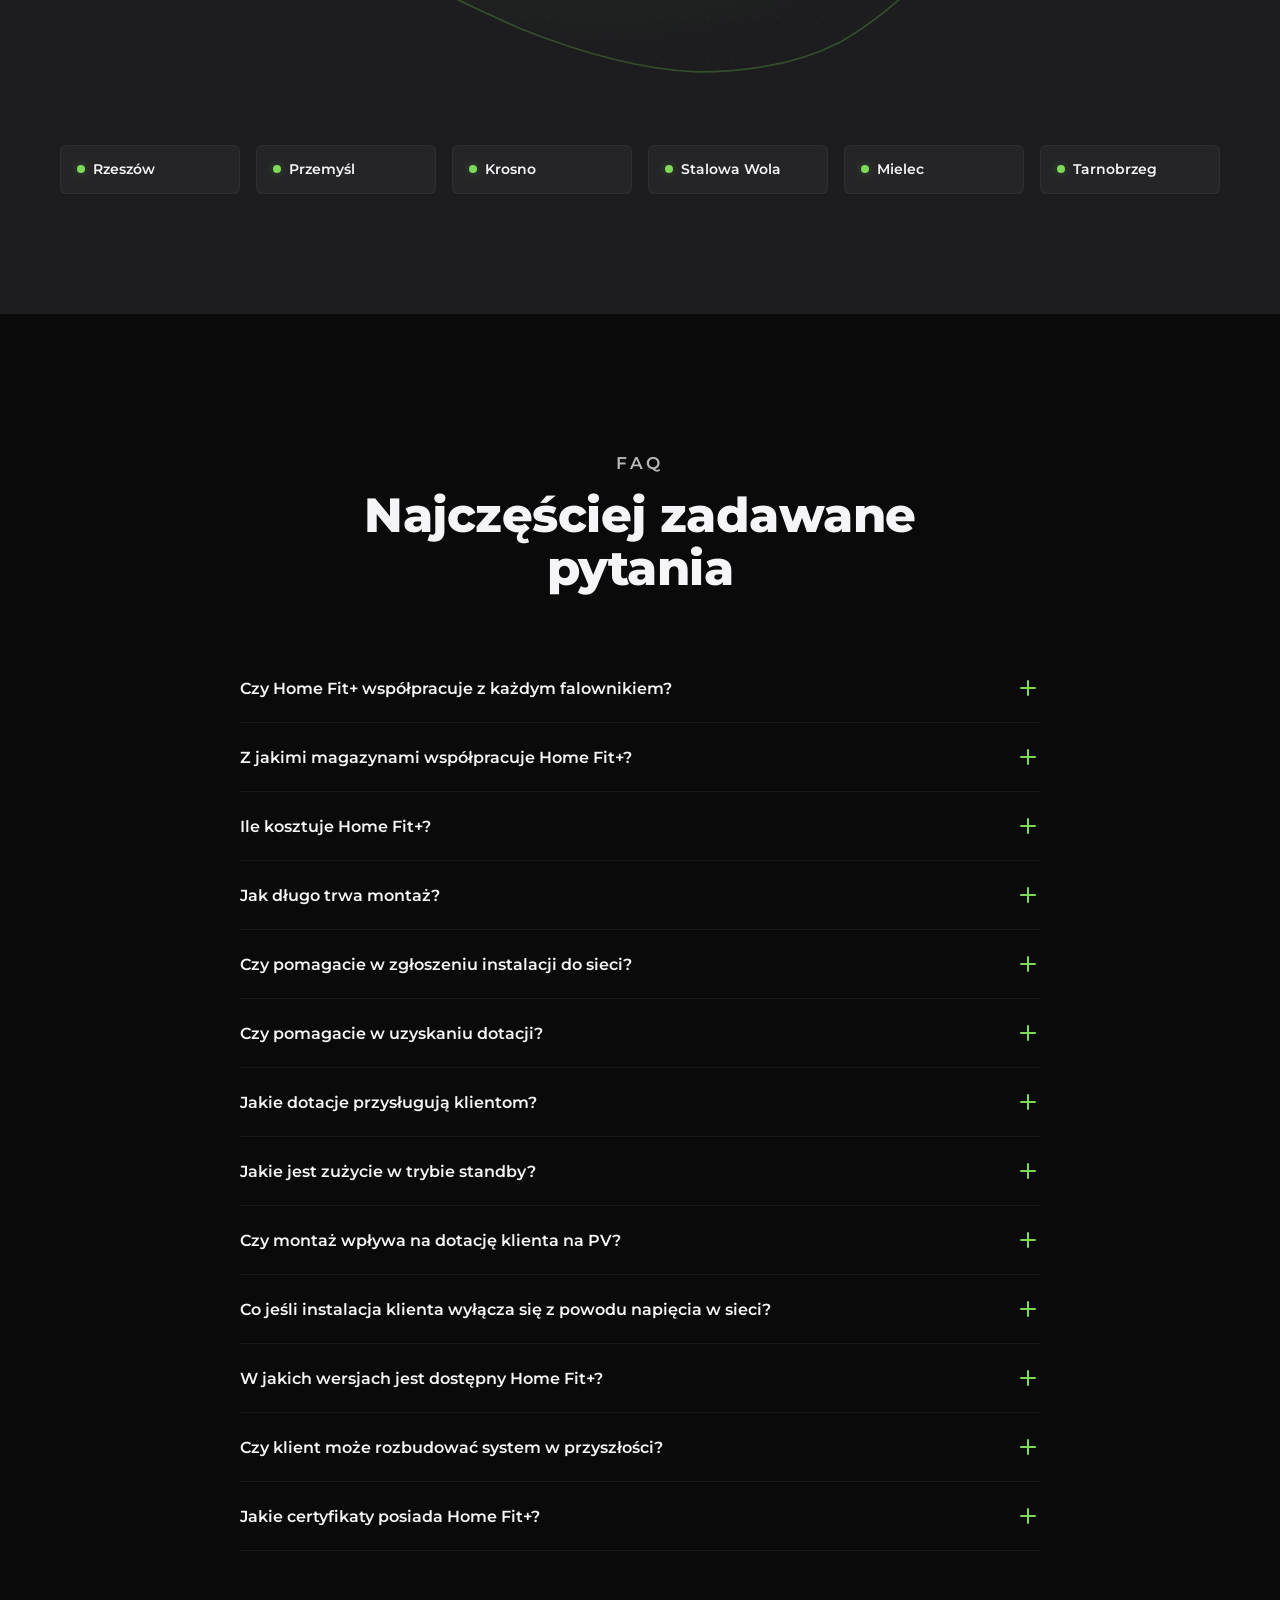
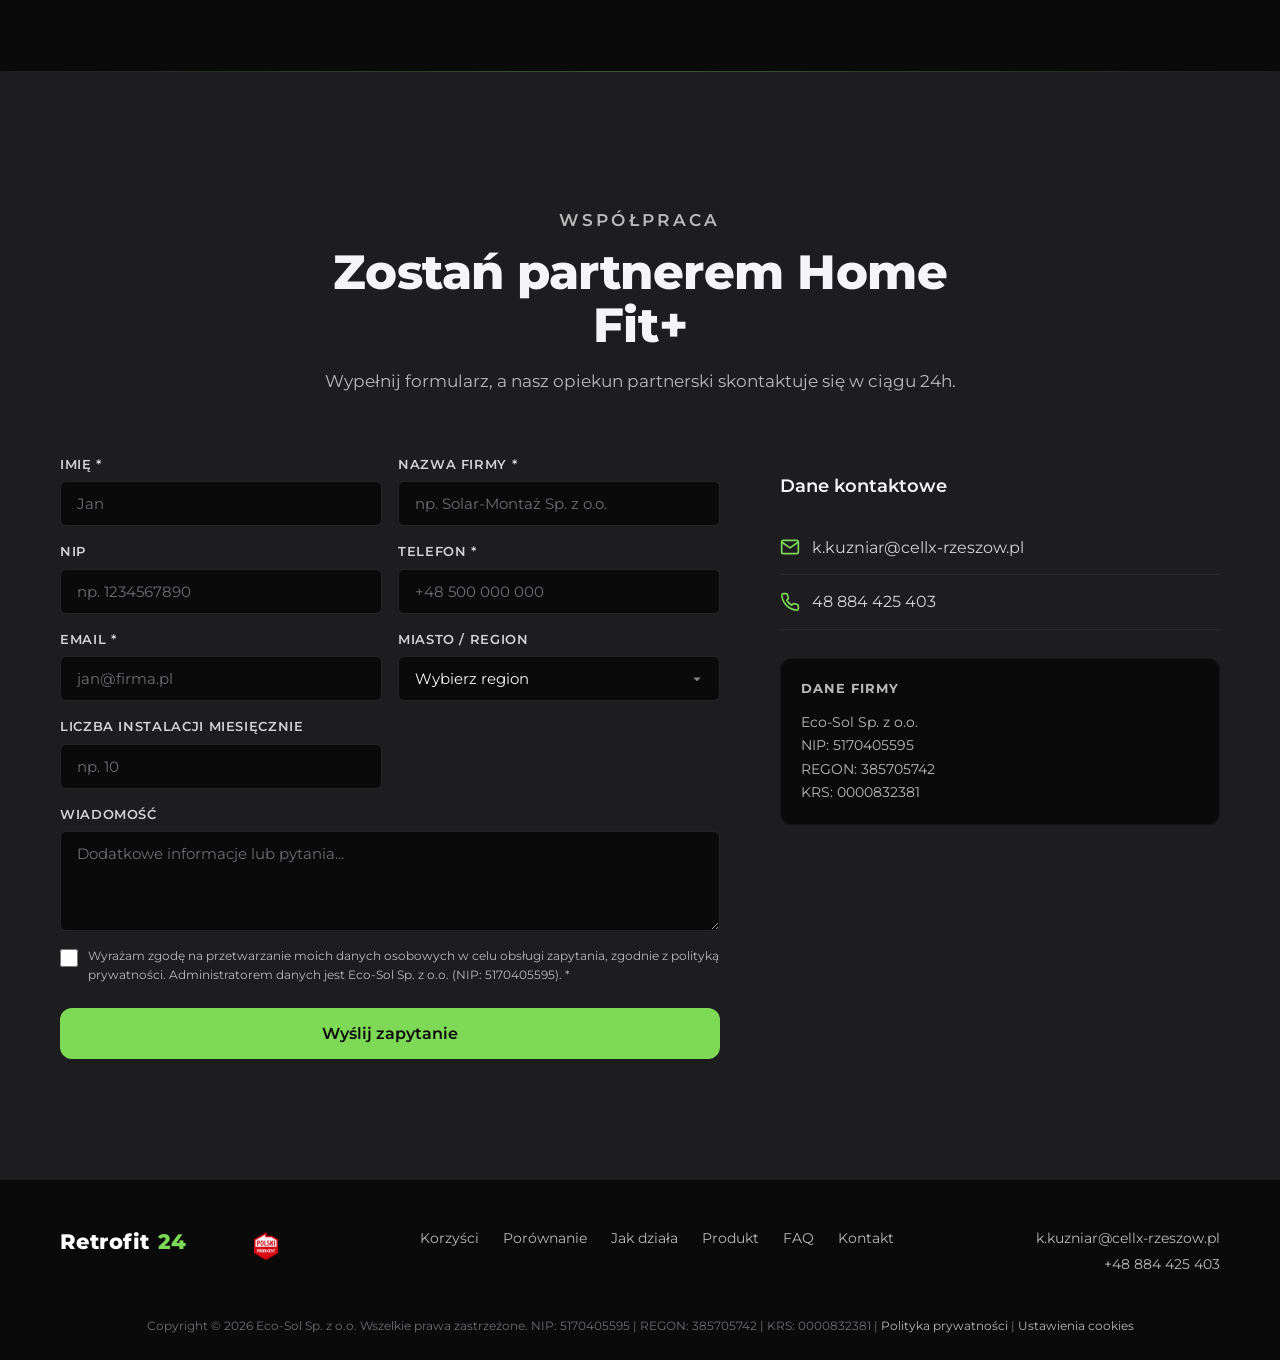
==== commit 766476d7: "feat: remove certificate sections and relocate Polski Producent logo to navbar/footer Remove cert-ro" ====
--- a/index.html
+++ b/index.html
@@ -257,6 +257,7 @@
         <text x="140" y="30" font-family="Montserrat, sans-serif" font-weight="800" font-size="30" fill="#7ed957" letter-spacing="0.02em">24</text>
       </svg>
     </a>
+    <img src="assets/images/polskiproducentlogo.png" alt="Polski Producent" class="polski-producent-logo polski-producent-logo--nav">
 
     <div class="nav-links">
       <a href="#korzysci">Korzyści</a>
@@ -281,6 +282,7 @@
   <a href="#produkt">Produkt</a>
   <a href="#faq">FAQ</a>
   <a href="#kontakt" class="btn btn-primary">Zostań partnerem</a>
+  <img src="assets/images/polskiproducentlogo.png" alt="Polski Producent" class="polski-producent-logo polski-producent-logo--mobile-nav">
 </div>
 
 <!-- ========== HERO ========== -->
@@ -329,35 +331,6 @@
       </div>
     </div>
 
-    <div class="cert-row reveal">
-      <span class="cert-item">
-        <svg viewBox="0 0 24 24"><path d="M9 12l2 2 4-4m6 2a9 9 0 11-18 0 9 9 0 0118 0z" stroke="currentColor" fill="none" stroke-width="2"/></svg>
-        IEC
-      </span>
-      <span class="cert-item">
-        <svg viewBox="0 0 24 24"><path d="M9 12l2 2 4-4m6 2a9 9 0 11-18 0 9 9 0 0118 0z" stroke="currentColor" fill="none" stroke-width="2"/></svg>
-        CE
-      </span>
-      <span class="cert-item">
-        <svg viewBox="0 0 24 24"><path d="M9 12l2 2 4-4m6 2a9 9 0 11-18 0 9 9 0 0118 0z" stroke="currentColor" fill="none" stroke-width="2"/></svg>
-        UN38.3
-      </span>
-      <span class="cert-item">
-        <svg viewBox="0 0 24 24"><path d="M9 12l2 2 4-4m6 2a9 9 0 11-18 0 9 9 0 0118 0z" stroke="currentColor" fill="none" stroke-width="2"/></svg>
-        ISO
-      </span>
-      <span class="cert-item">
-        <svg viewBox="0 0 24 24"><path d="M9 12l2 2 4-4m6 2a9 9 0 11-18 0 9 9 0 0118 0z" stroke="currentColor" fill="none" stroke-width="2"/></svg>
-        REACH
-      </span>
-      <span class="cert-item">
-        <svg viewBox="0 0 24 24"><path d="M9 12l2 2 4-4m6 2a9 9 0 11-18 0 9 9 0 0118 0z" stroke="currentColor" fill="none" stroke-width="2"/></svg>
-        RoHS
-      </span>
-      <span class="cert-item cert-item--logo">
-        <img src="assets/images/polskiproducentlogo.png" alt="Polski Producent" class="polski-producent-logo">
-      </span>
-    </div>
   </div>
 </section>
 
@@ -1174,12 +1147,15 @@
 <footer class="footer" role="contentinfo">
   <div class="container">
     <div class="footer-grid">
-      <a href="#" class="footer-logo" aria-label="Retrofit 24">
-        <svg xmlns="http://www.w3.org/2000/svg" viewBox="0 0 260 40" height="28">
-          <text x="0" y="30" font-family="Montserrat, sans-serif" font-weight="800" font-size="30" fill="#ffffff" letter-spacing="0.02em">Retrofit</text>
-          <text x="140" y="30" font-family="Montserrat, sans-serif" font-weight="800" font-size="30" fill="#7ed957" letter-spacing="0.02em">24</text>
-        </svg>
-      </a>
+      <div class="footer-brand">
+        <a href="#" class="footer-logo" aria-label="Retrofit 24">
+          <svg xmlns="http://www.w3.org/2000/svg" viewBox="0 0 260 40" height="28">
+            <text x="0" y="30" font-family="Montserrat, sans-serif" font-weight="800" font-size="30" fill="#ffffff" letter-spacing="0.02em">Retrofit</text>
+            <text x="140" y="30" font-family="Montserrat, sans-serif" font-weight="800" font-size="30" fill="#7ed957" letter-spacing="0.02em">24</text>
+          </svg>
+        </a>
+        <img src="assets/images/polskiproducentlogo.png" alt="Polski Producent" class="polski-producent-logo polski-producent-logo--footer">
+      </div>
 
       <div class="footer-links">
         <a href="#korzysci">Korzyści</a>
@@ -1196,16 +1172,6 @@
       </div>
     </div>
 
-    <div class="footer-certs">
-      <span>IEC</span>
-      <span>CE</span>
-      <span>UN38.3</span>
-      <span>ISO</span>
-      <span>REACH</span>
-      <span>RoHS</span>
-      <img src="assets/images/polskiproducentlogo.png" alt="Polski Producent" class="polski-producent-logo polski-producent-logo--footer">
-    </div>
-
     <div class="footer-bottom">
       <p>Copyright &copy; 2026 Eco-Sol Sp. z o.o. Wszelkie prawa zastrzeżone. NIP: 5170405595 | REGON: 385705742 | KRS: 0000832381 | <a href="/privacy.html">Polityka prywatności</a> | <a href="#" id="openCookieSettings">Ustawienia cookies</a></p>
     </div>
--- a/css/styles.css
+++ b/css/styles.css
@@ -405,38 +405,6 @@
   font-weight: var(--fw-semi);
 }
 
-.cert-row {
-  display: flex;
-  justify-content: center;
-  align-items: center;
-  gap: clamp(20px, 4vw, 48px);
-  margin-top: 36px;
-  padding-top: 36px;
-  border-top: 1px solid rgba(255,255,255,0.06);
-  flex-wrap: wrap;
-}
-
-.cert-item {
-  font-size: 0.8rem;
-  font-weight: var(--fw-bold);
-  color: var(--gray-600);
-  letter-spacing: 0.1em;
-  text-transform: uppercase;
-  display: flex;
-  align-items: center;
-  gap: 6px;
-}
-
-.cert-item svg {
-  width: 20px;
-  height: 20px;
-  fill: var(--gray-600);
-}
-
-.cert-item--logo {
-  padding: 0;
-}
-
 .polski-producent-logo {
   height: 36px;
   width: auto;
@@ -444,8 +412,20 @@
   filter: brightness(0.95);
 }
 
+.polski-producent-logo--nav {
+  height: 24px;
+  margin-left: 12px;
+}
+
 .polski-producent-logo--footer {
   height: 28px;
+}
+
+.polski-producent-logo--mobile-nav {
+  height: 22px;
+  margin-top: 16px;
+  align-self: center;
+  opacity: 0.8;
 }
 
 /* --- Section Common --- */
@@ -1534,22 +1514,10 @@
 
 .footer-contact a:hover { color: var(--green); }
 
-.footer-certs {
-  display: flex;
-  justify-content: center;
-  gap: 24px;
-  padding: 20px 0;
-  border-top: 1px solid rgba(255,255,255,0.06);
-  border-bottom: 1px solid rgba(255,255,255,0.06);
-  margin-bottom: 20px;
-  flex-wrap: wrap;
-}
-
-.footer-certs span {
-  font-size: 0.75rem;
-  color: var(--gray-600);
-  font-weight: var(--fw-bold);
-  letter-spacing: 0.1em;
+.footer-brand {
+  display: flex;
+  align-items: center;
+  gap: 12px;
 }
 
 .footer-bottom {
@@ -1619,6 +1587,7 @@
     text-align: center;
   }
 
+  .footer-brand { justify-self: center; }
   .footer-logo { justify-self: center; }
 
   .footer-links { justify-content: center; }
@@ -1628,6 +1597,7 @@
 @media (max-width: 768px) {
   .nav-links { display: none; }
   .hamburger { display: flex; }
+  .polski-producent-logo--nav { height: 20px; margin-left: 8px; }
 
   .stats-grid {
     grid-template-columns: repeat(2, 1fr);
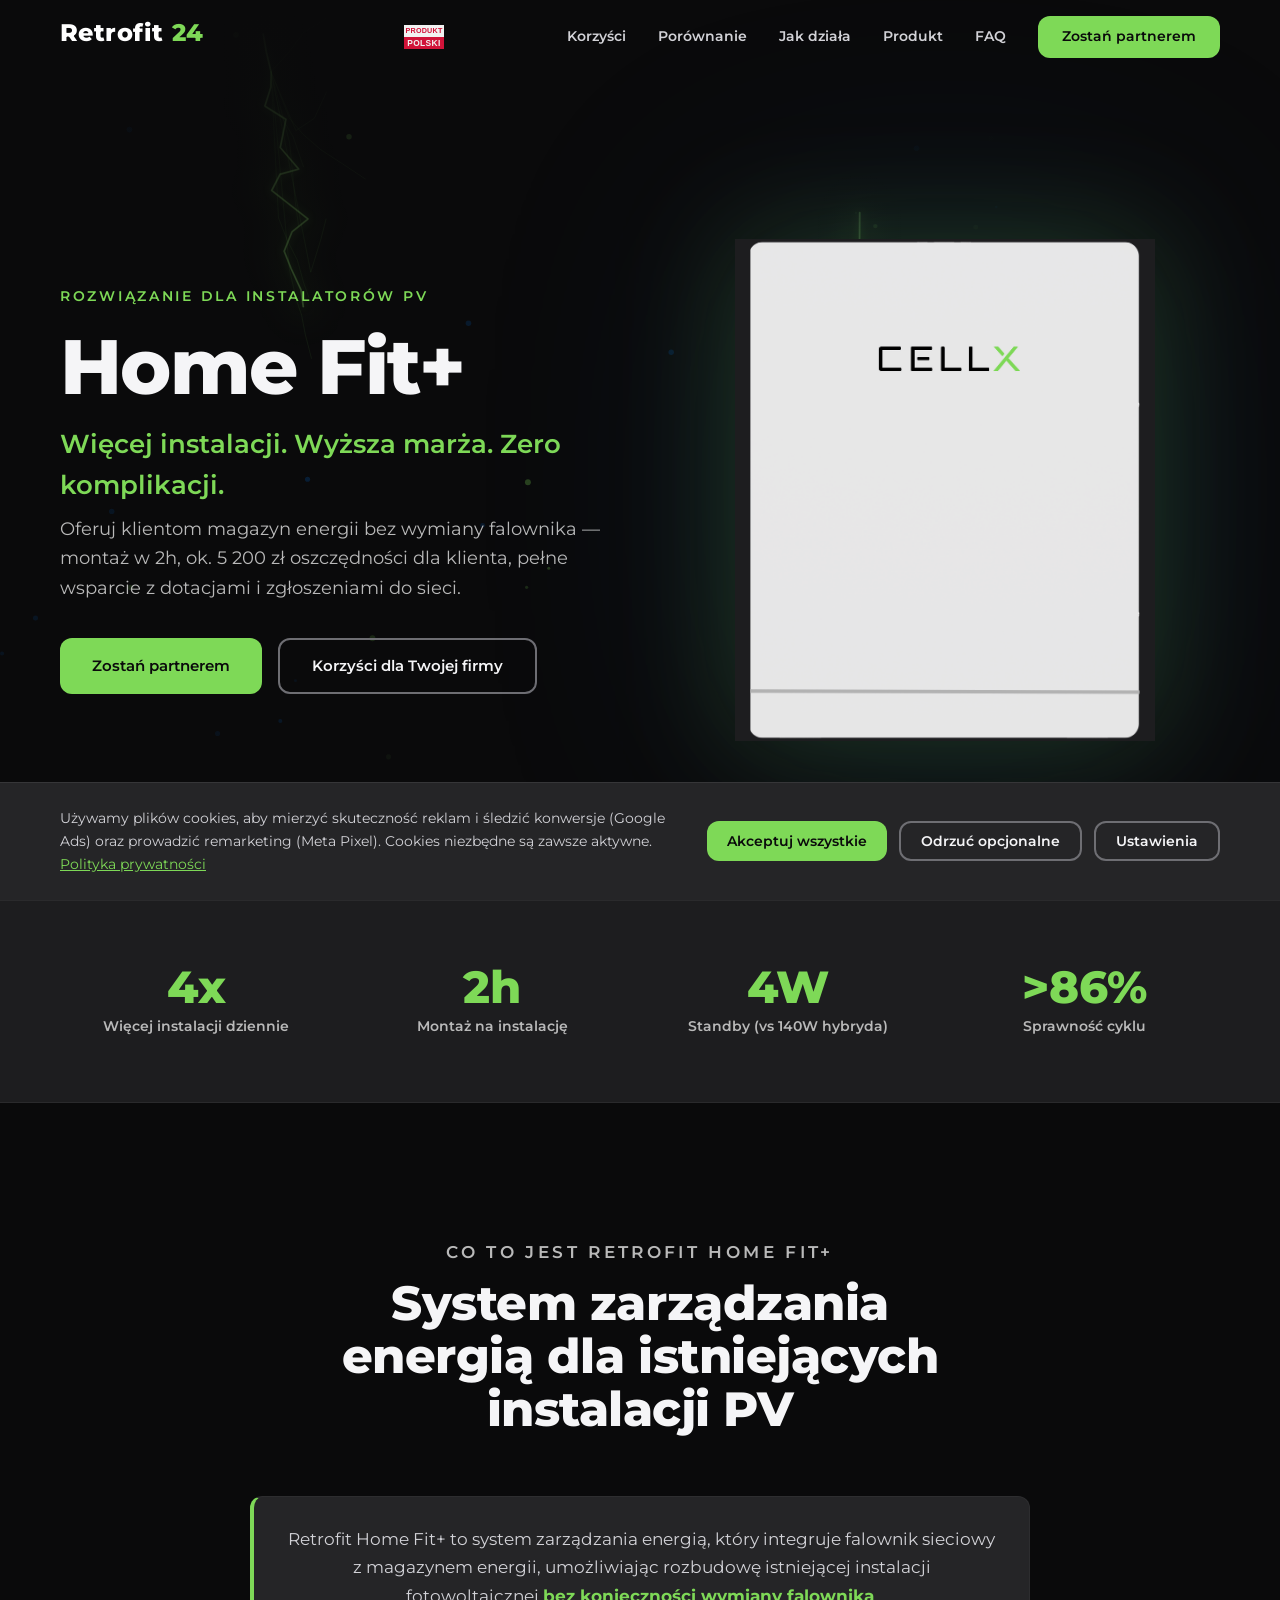
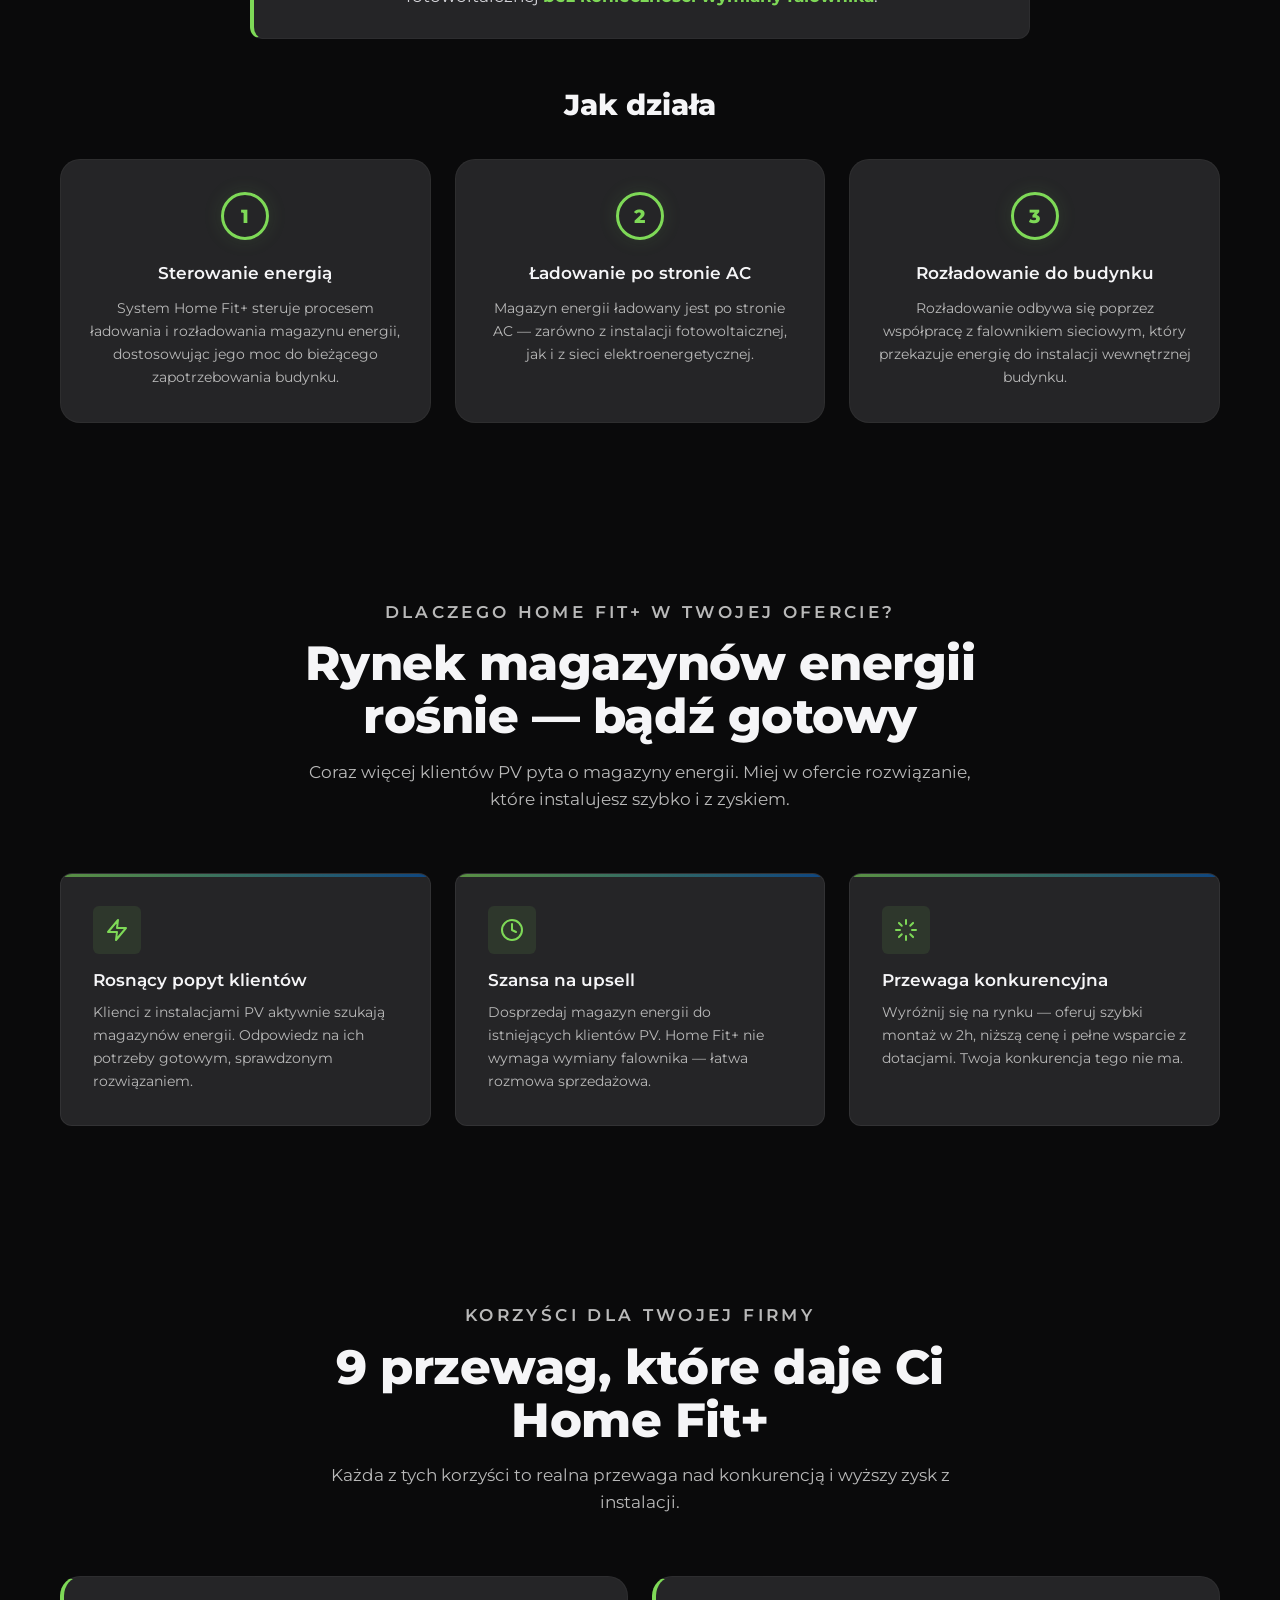
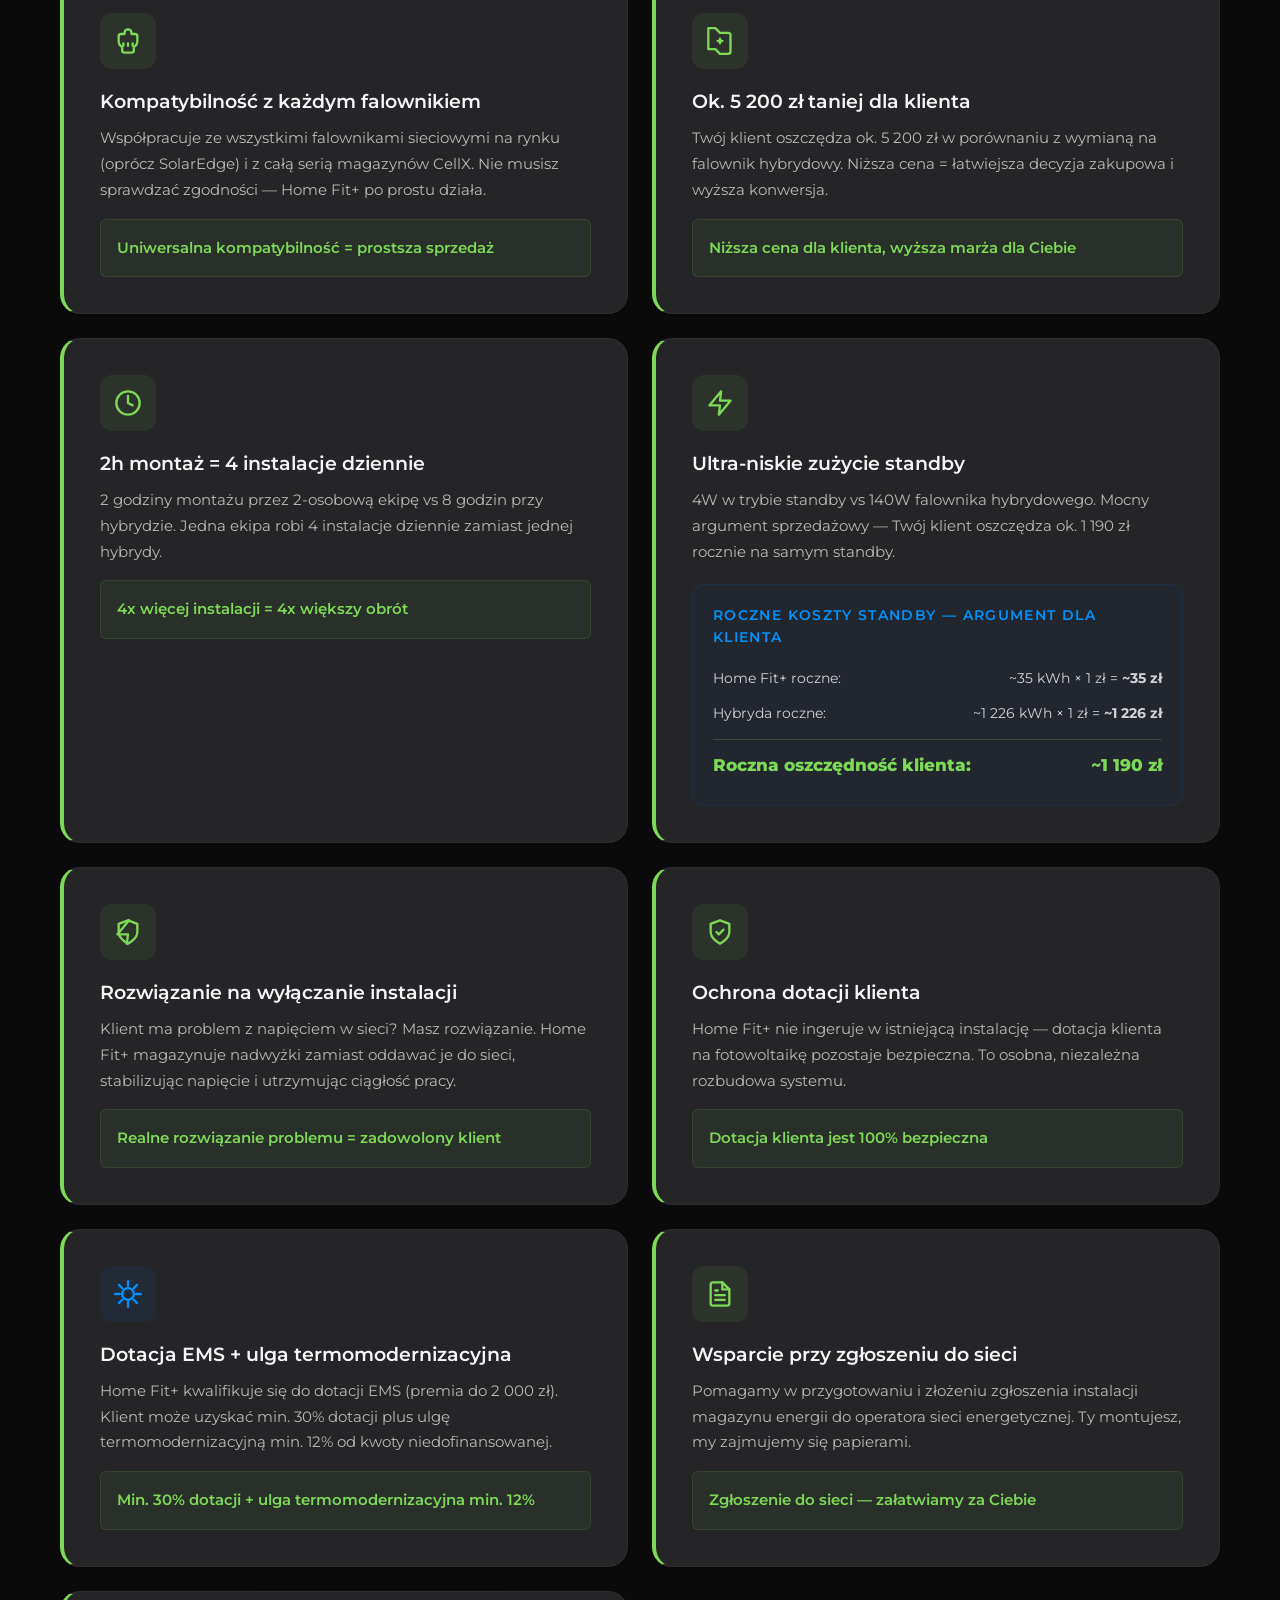
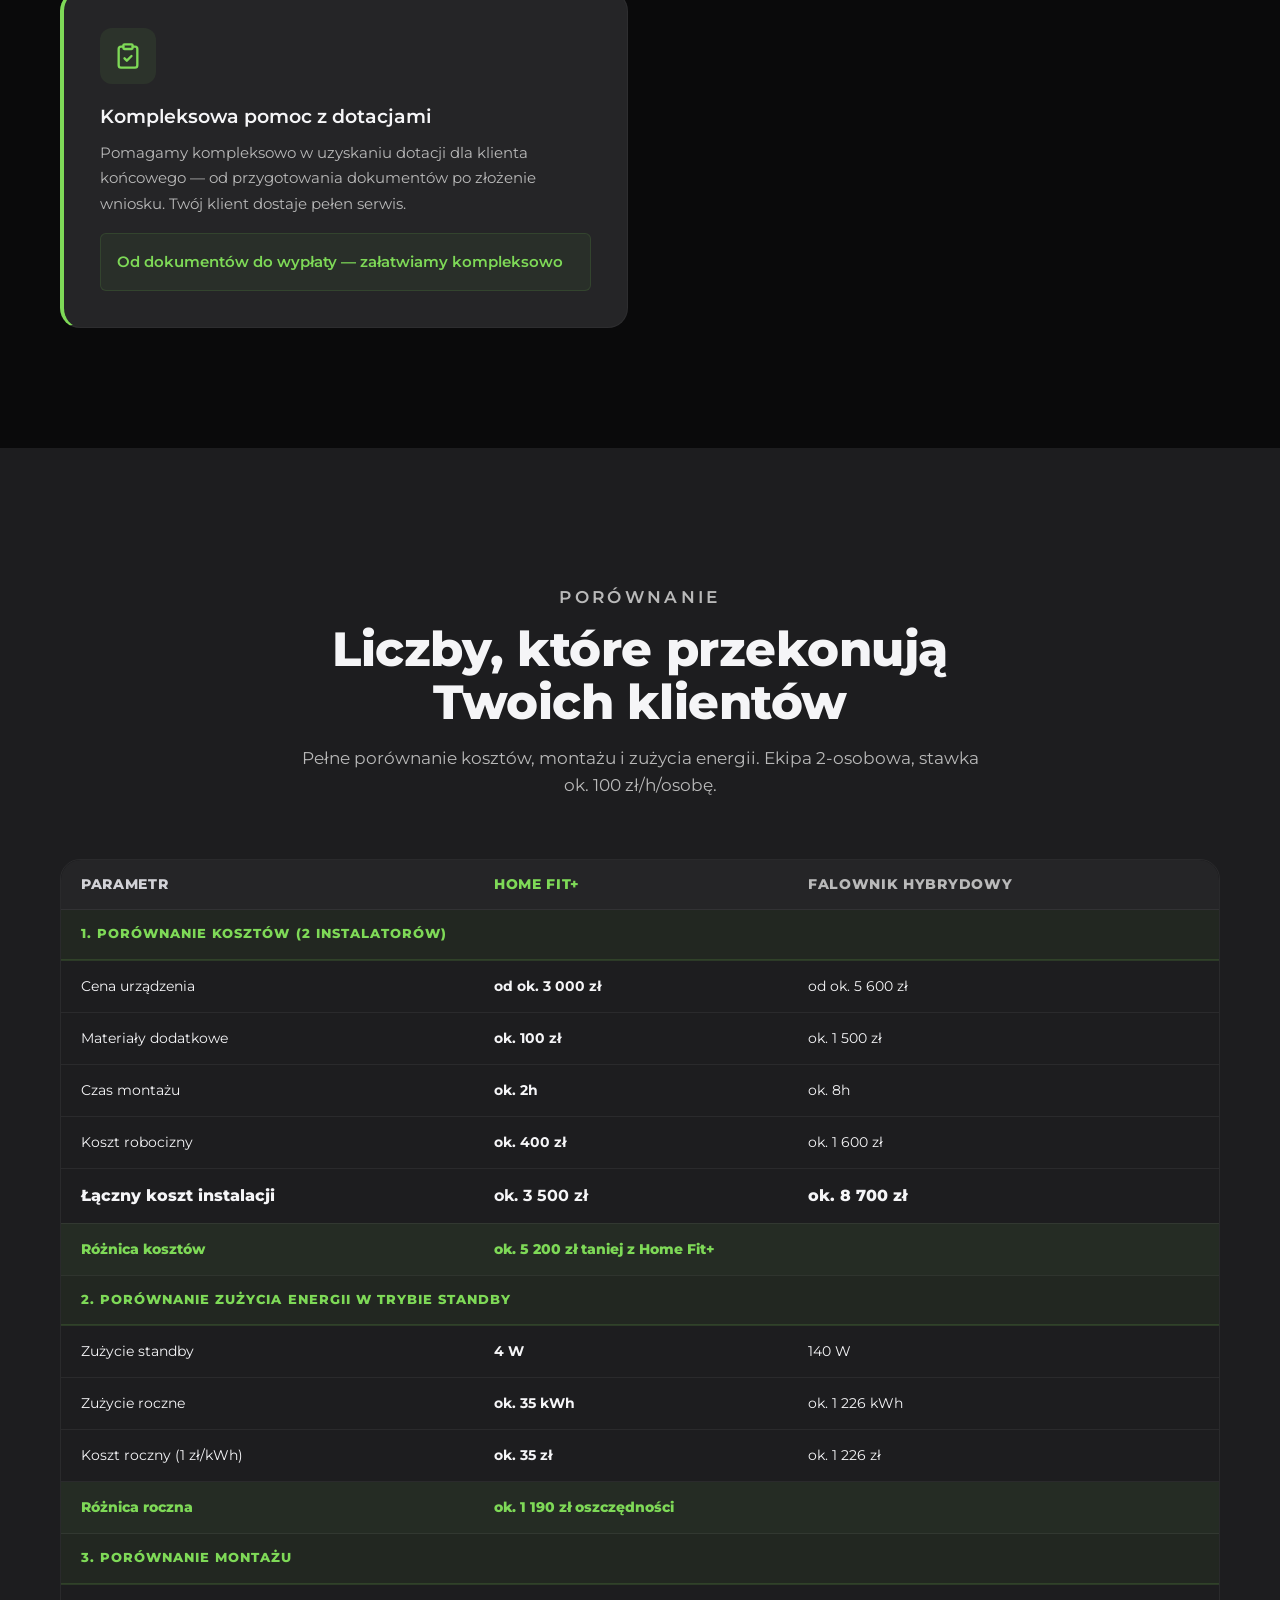
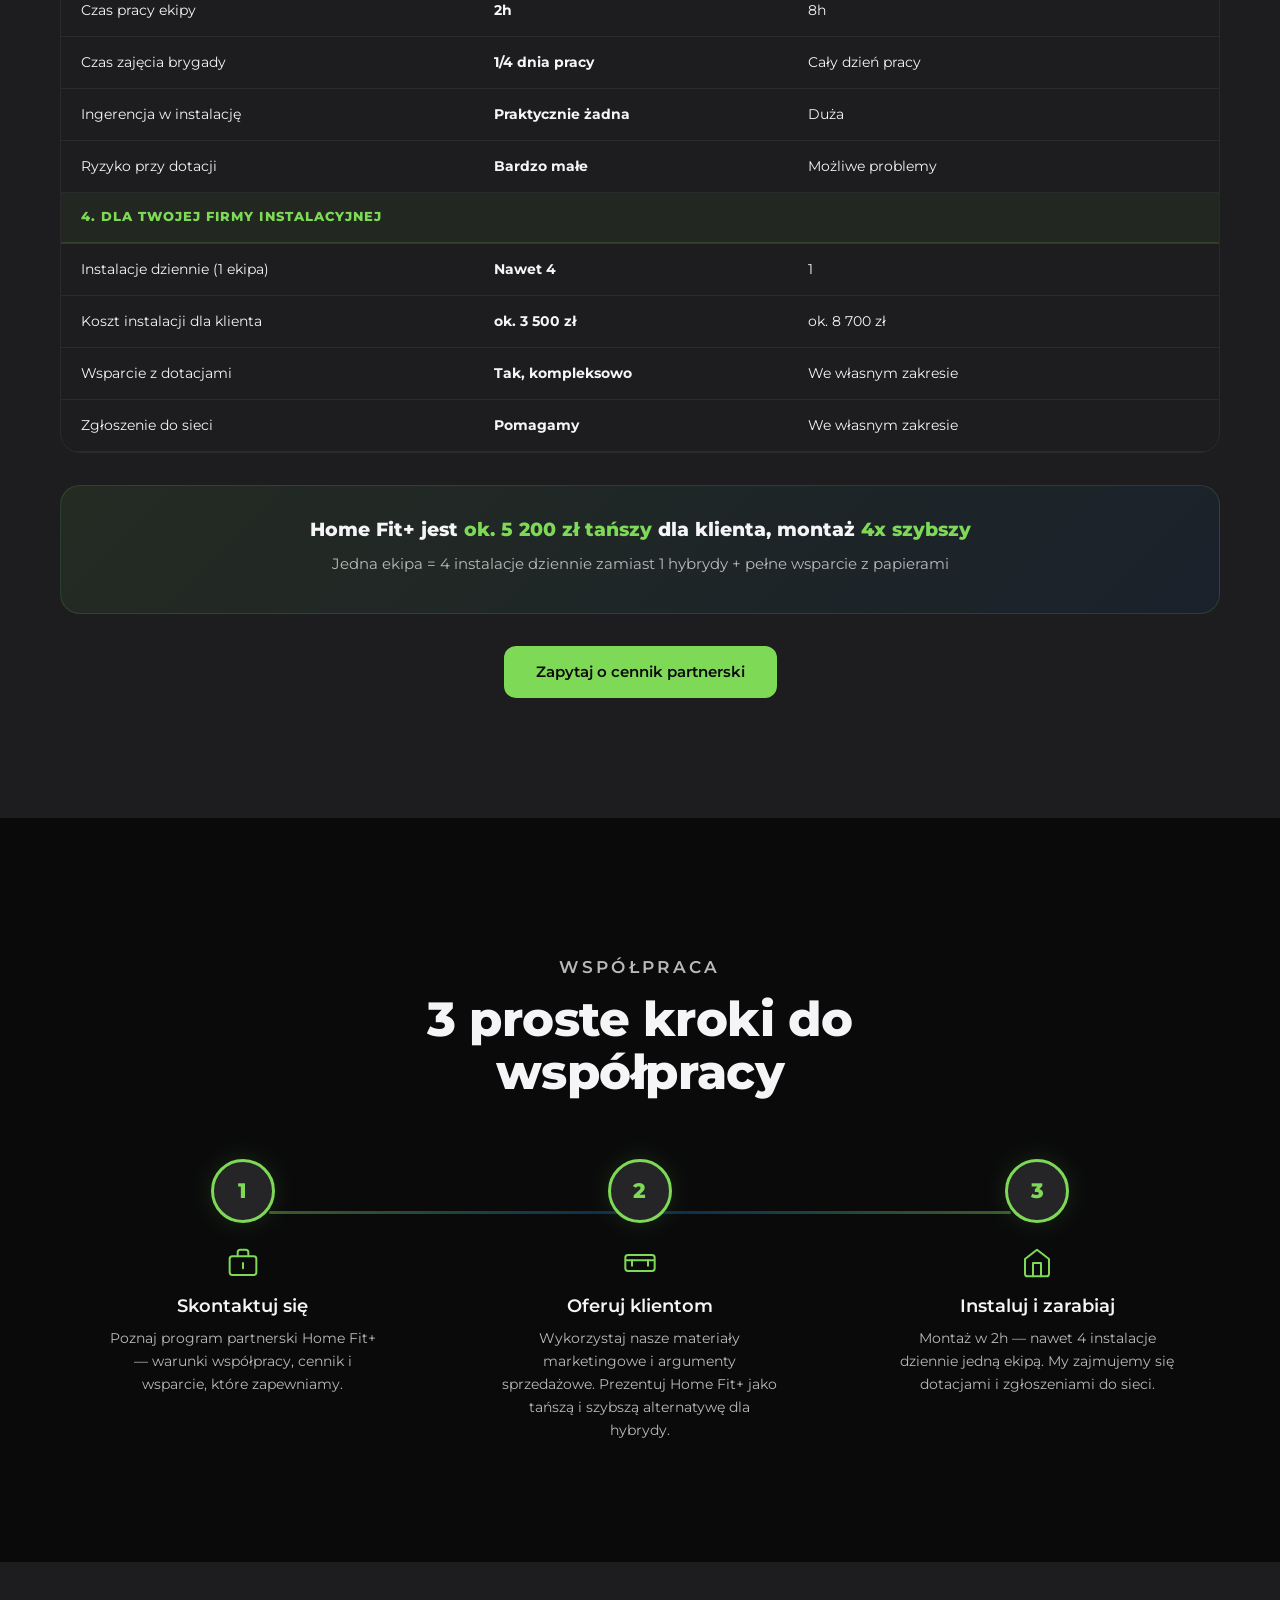
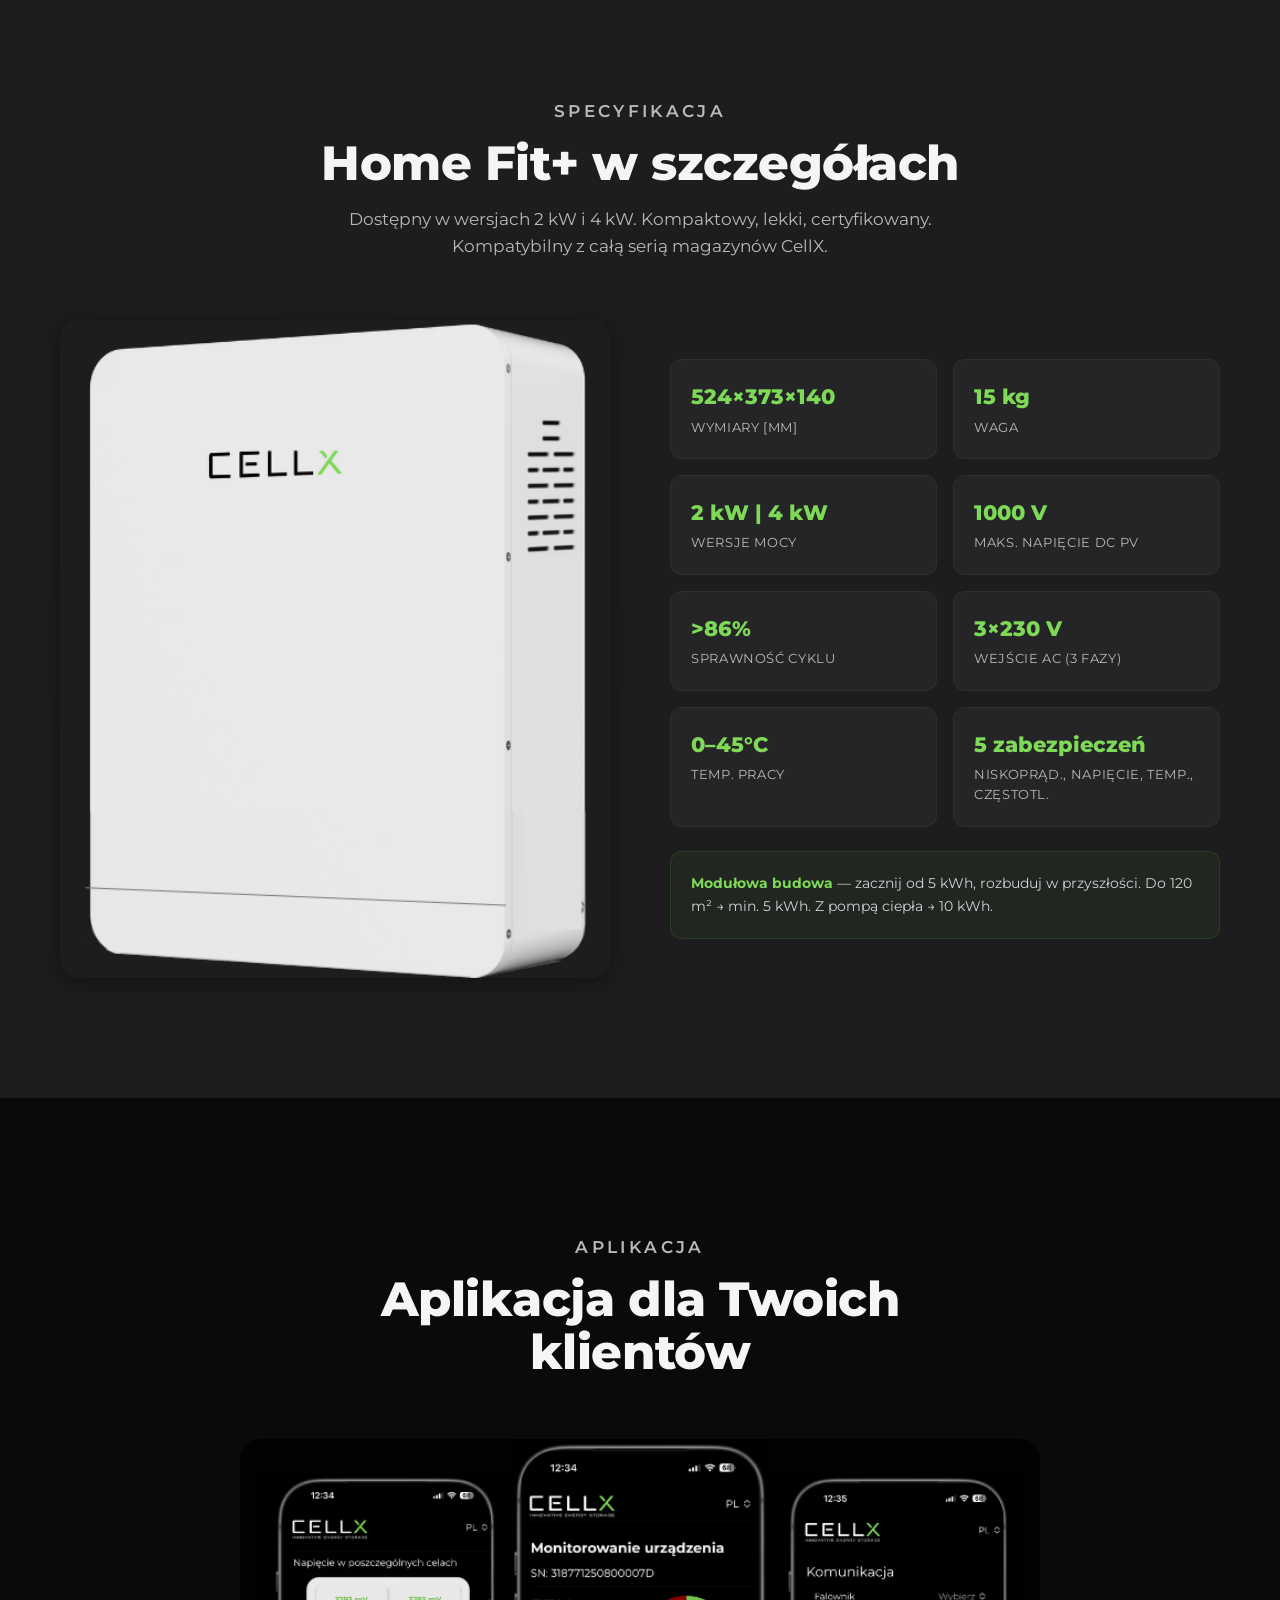
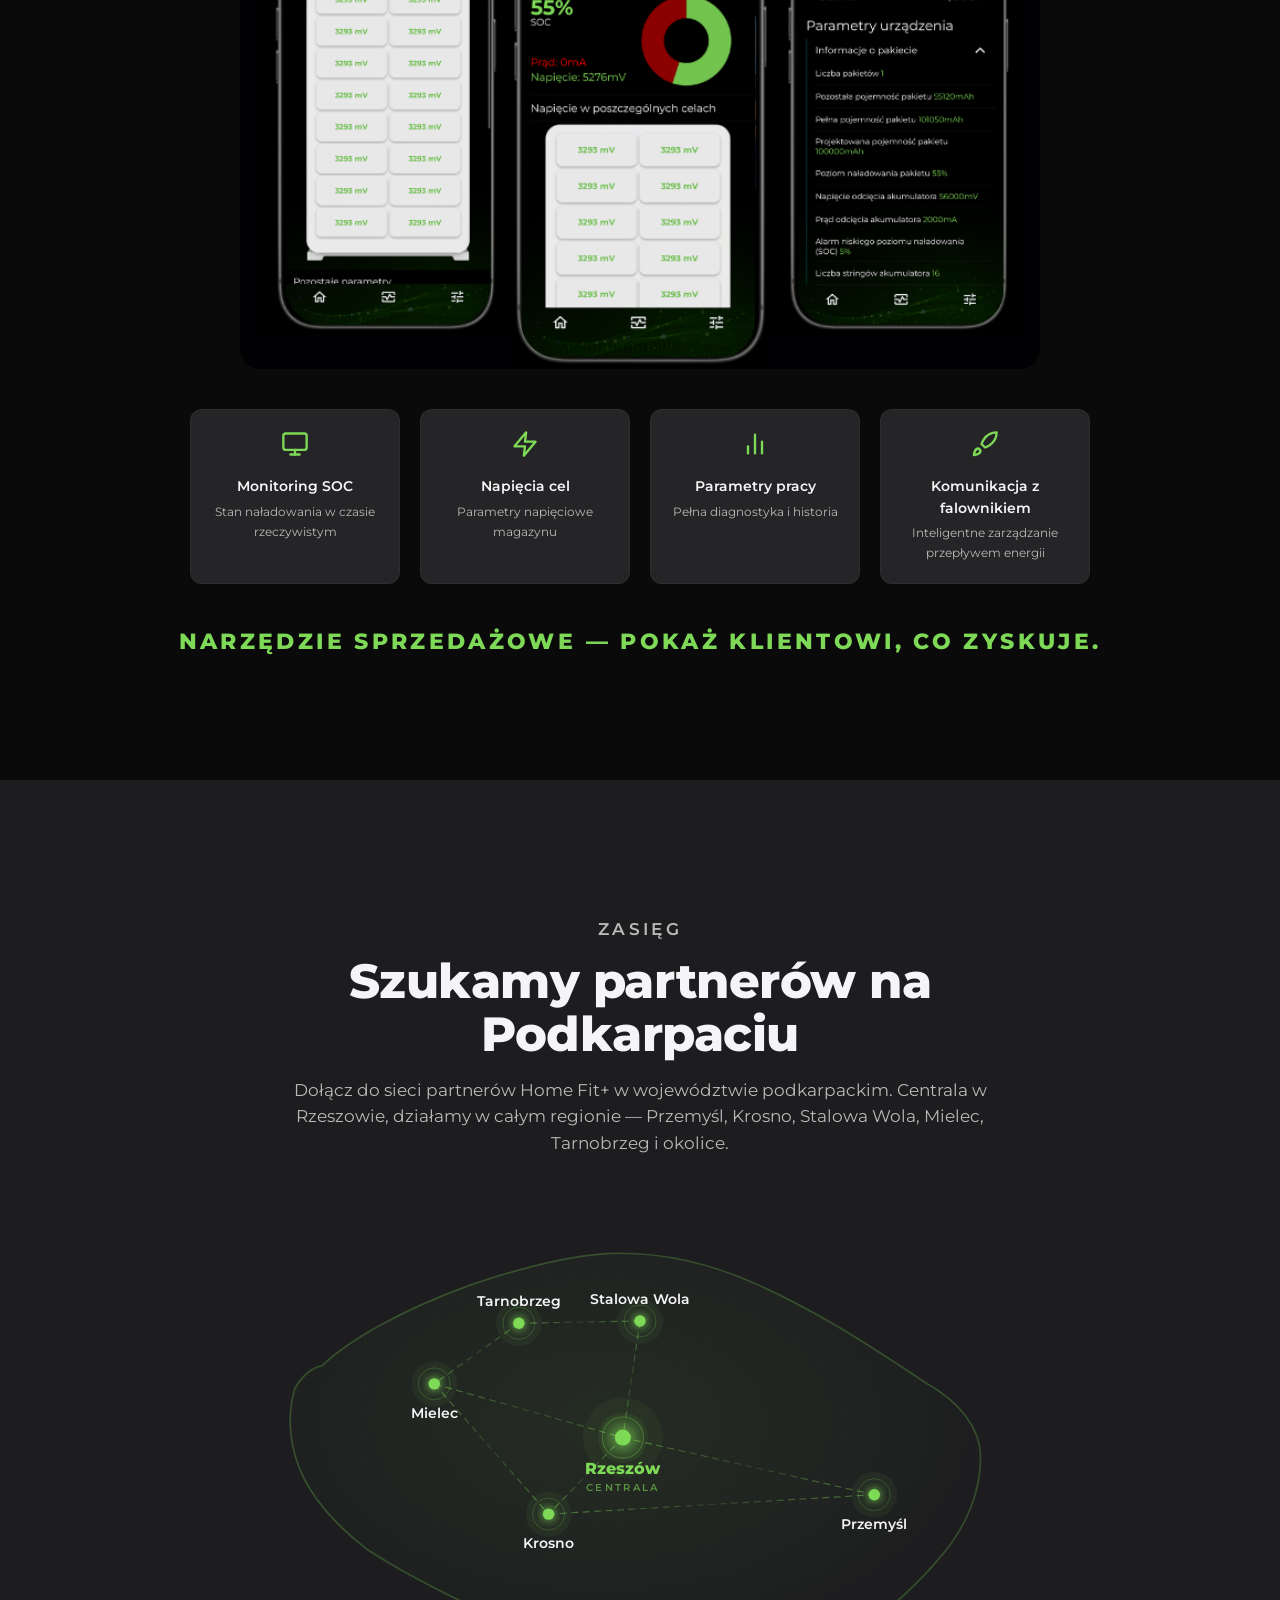
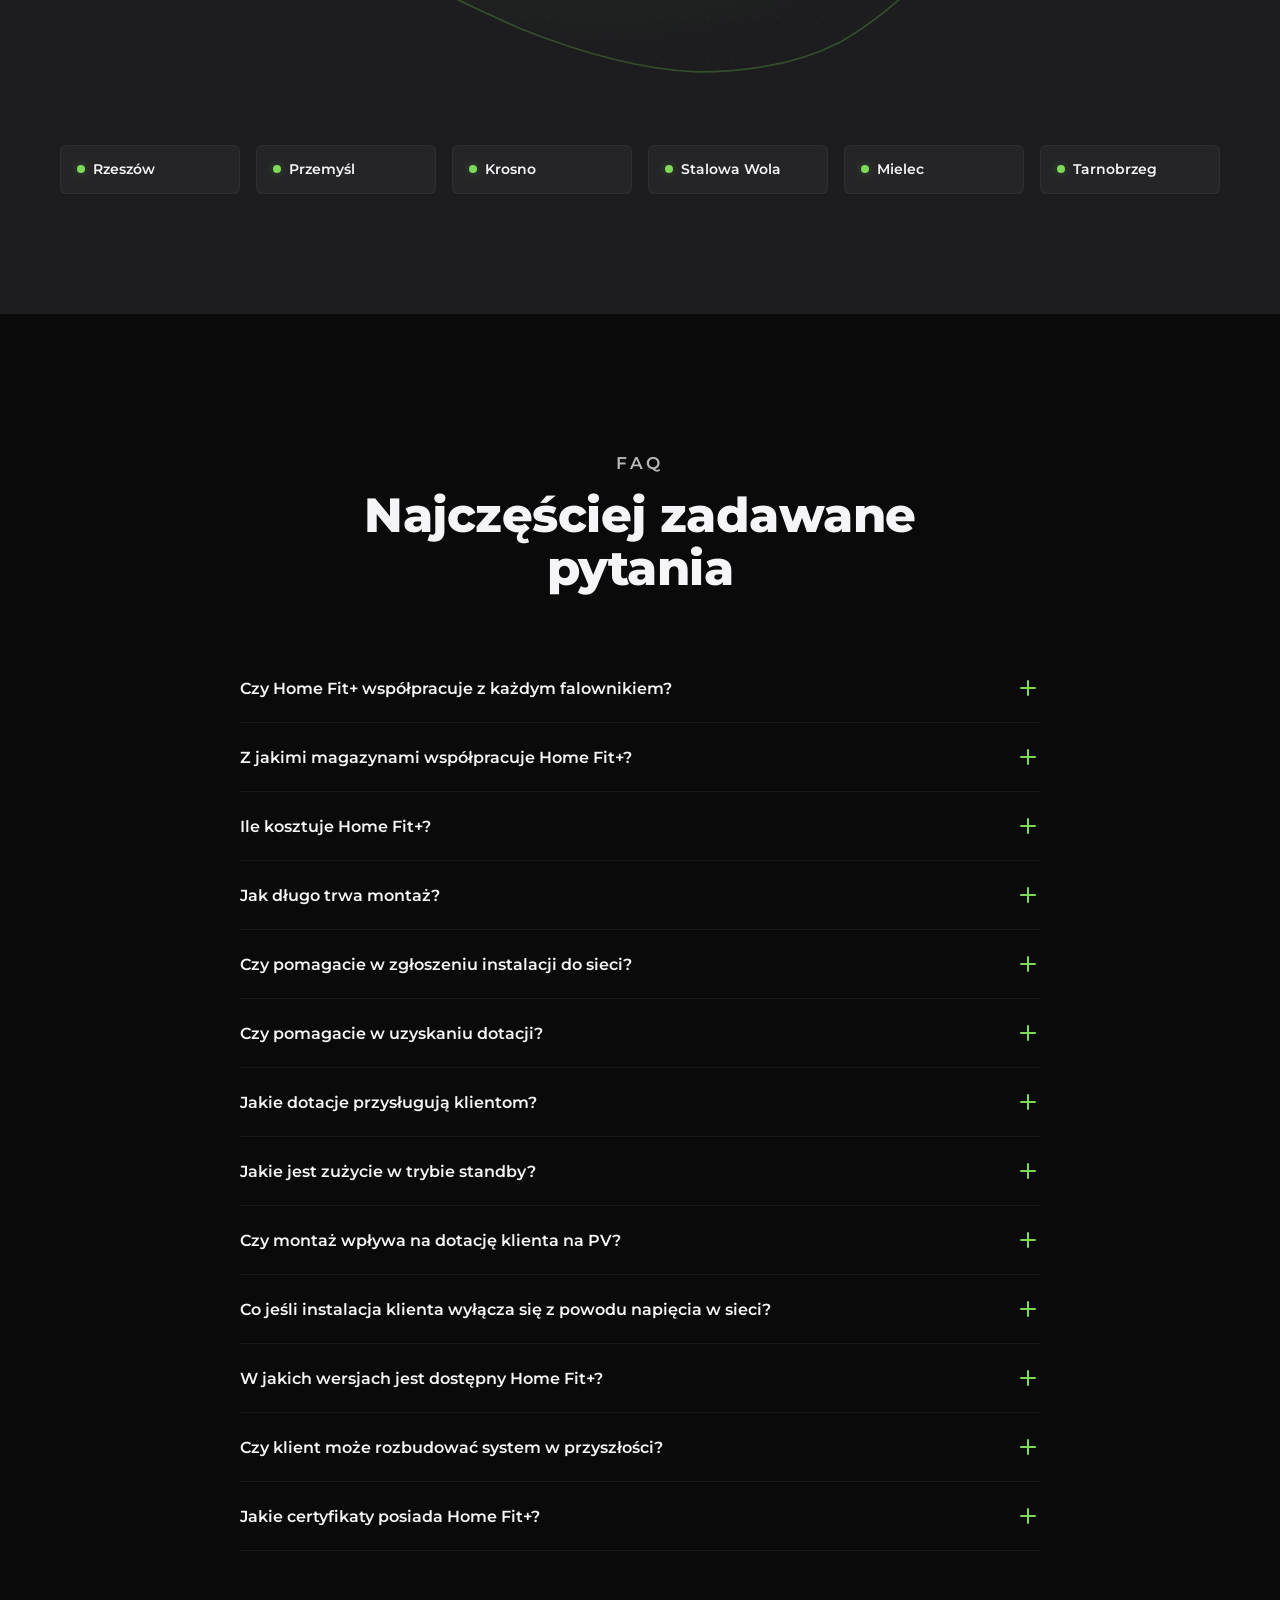
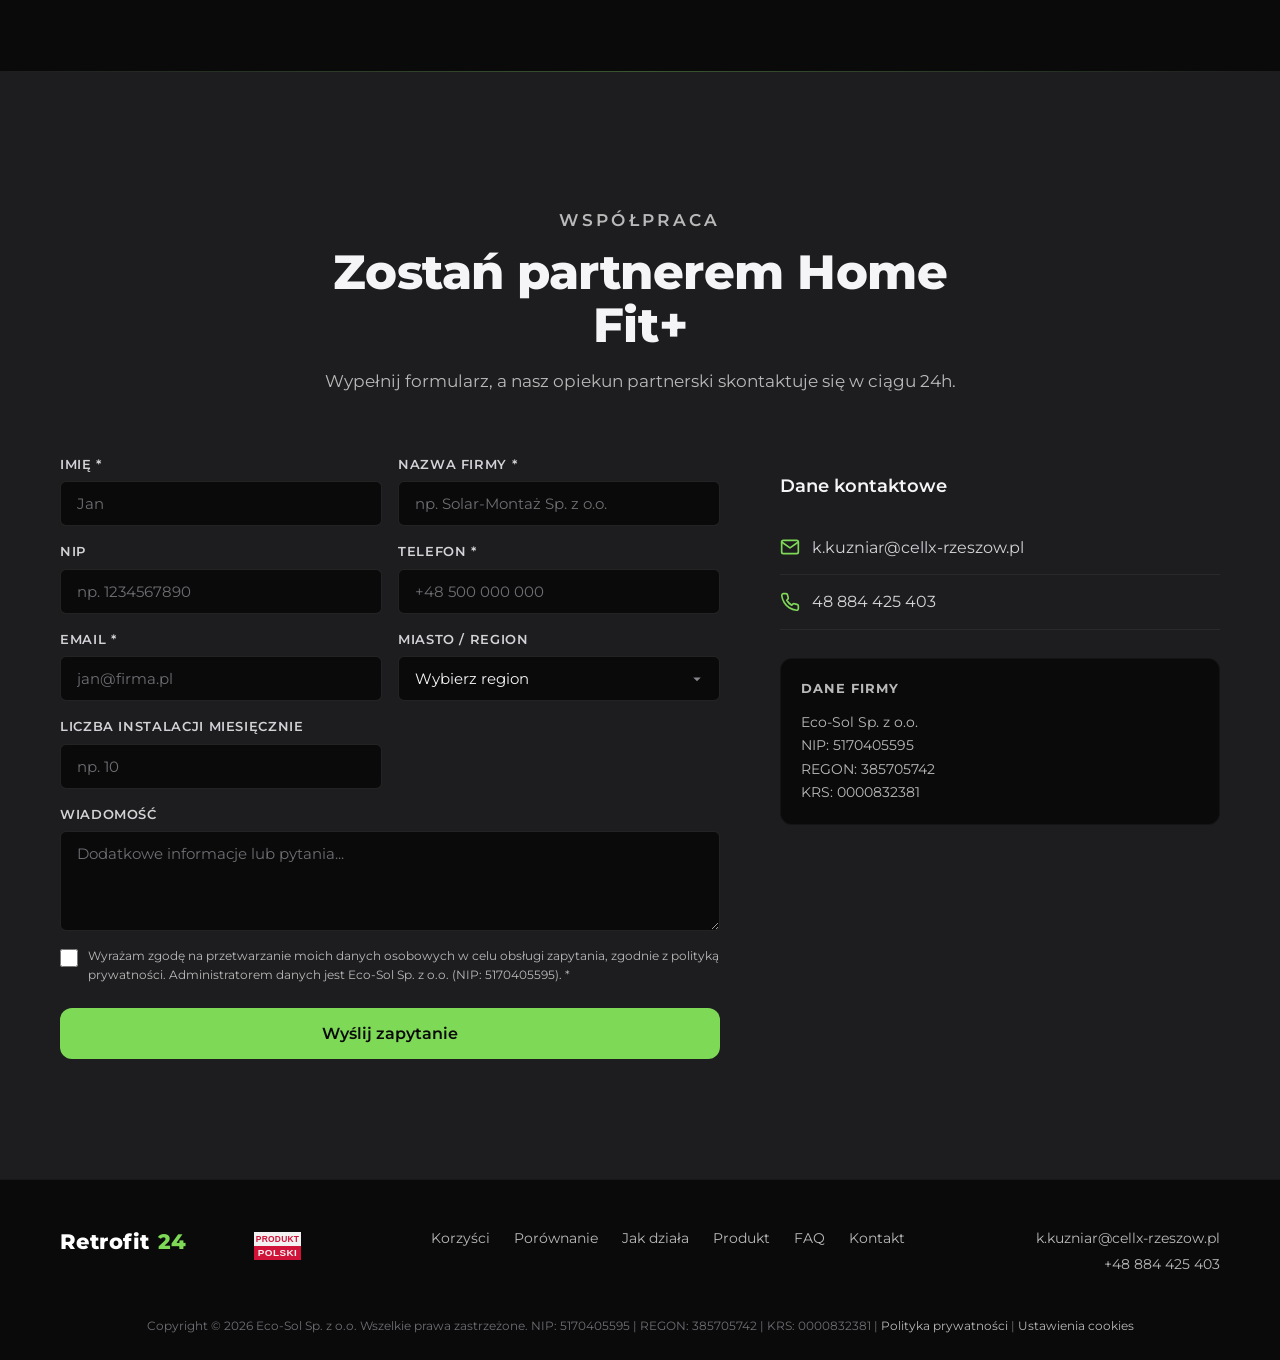
==== commit 8aa355d4: "feat: switch Polski Producent logo from PNG to SVG for better scalability Co-Authored-By: Claude Opu" ====
--- a/index.html
+++ b/index.html
@@ -257,7 +257,7 @@
         <text x="140" y="30" font-family="Montserrat, sans-serif" font-weight="800" font-size="30" fill="#7ed957" letter-spacing="0.02em">24</text>
       </svg>
     </a>
-    <img src="assets/images/polskiproducentlogo.png" alt="Polski Producent" class="polski-producent-logo polski-producent-logo--nav">
+    <img src="assets/images/polskiproducentlogo.svg" alt="Polski Producent" class="polski-producent-logo polski-producent-logo--nav">
 
     <div class="nav-links">
       <a href="#korzysci">Korzyści</a>
@@ -282,7 +282,7 @@
   <a href="#produkt">Produkt</a>
   <a href="#faq">FAQ</a>
   <a href="#kontakt" class="btn btn-primary">Zostań partnerem</a>
-  <img src="assets/images/polskiproducentlogo.png" alt="Polski Producent" class="polski-producent-logo polski-producent-logo--mobile-nav">
+  <img src="assets/images/polskiproducentlogo.svg" alt="Polski Producent" class="polski-producent-logo polski-producent-logo--mobile-nav">
 </div>
 
 <!-- ========== HERO ========== -->
@@ -1154,7 +1154,7 @@
             <text x="140" y="30" font-family="Montserrat, sans-serif" font-weight="800" font-size="30" fill="#7ed957" letter-spacing="0.02em">24</text>
           </svg>
         </a>
-        <img src="assets/images/polskiproducentlogo.png" alt="Polski Producent" class="polski-producent-logo polski-producent-logo--footer">
+        <img src="assets/images/polskiproducentlogo.svg" alt="Polski Producent" class="polski-producent-logo polski-producent-logo--footer">
       </div>
 
       <div class="footer-links">
